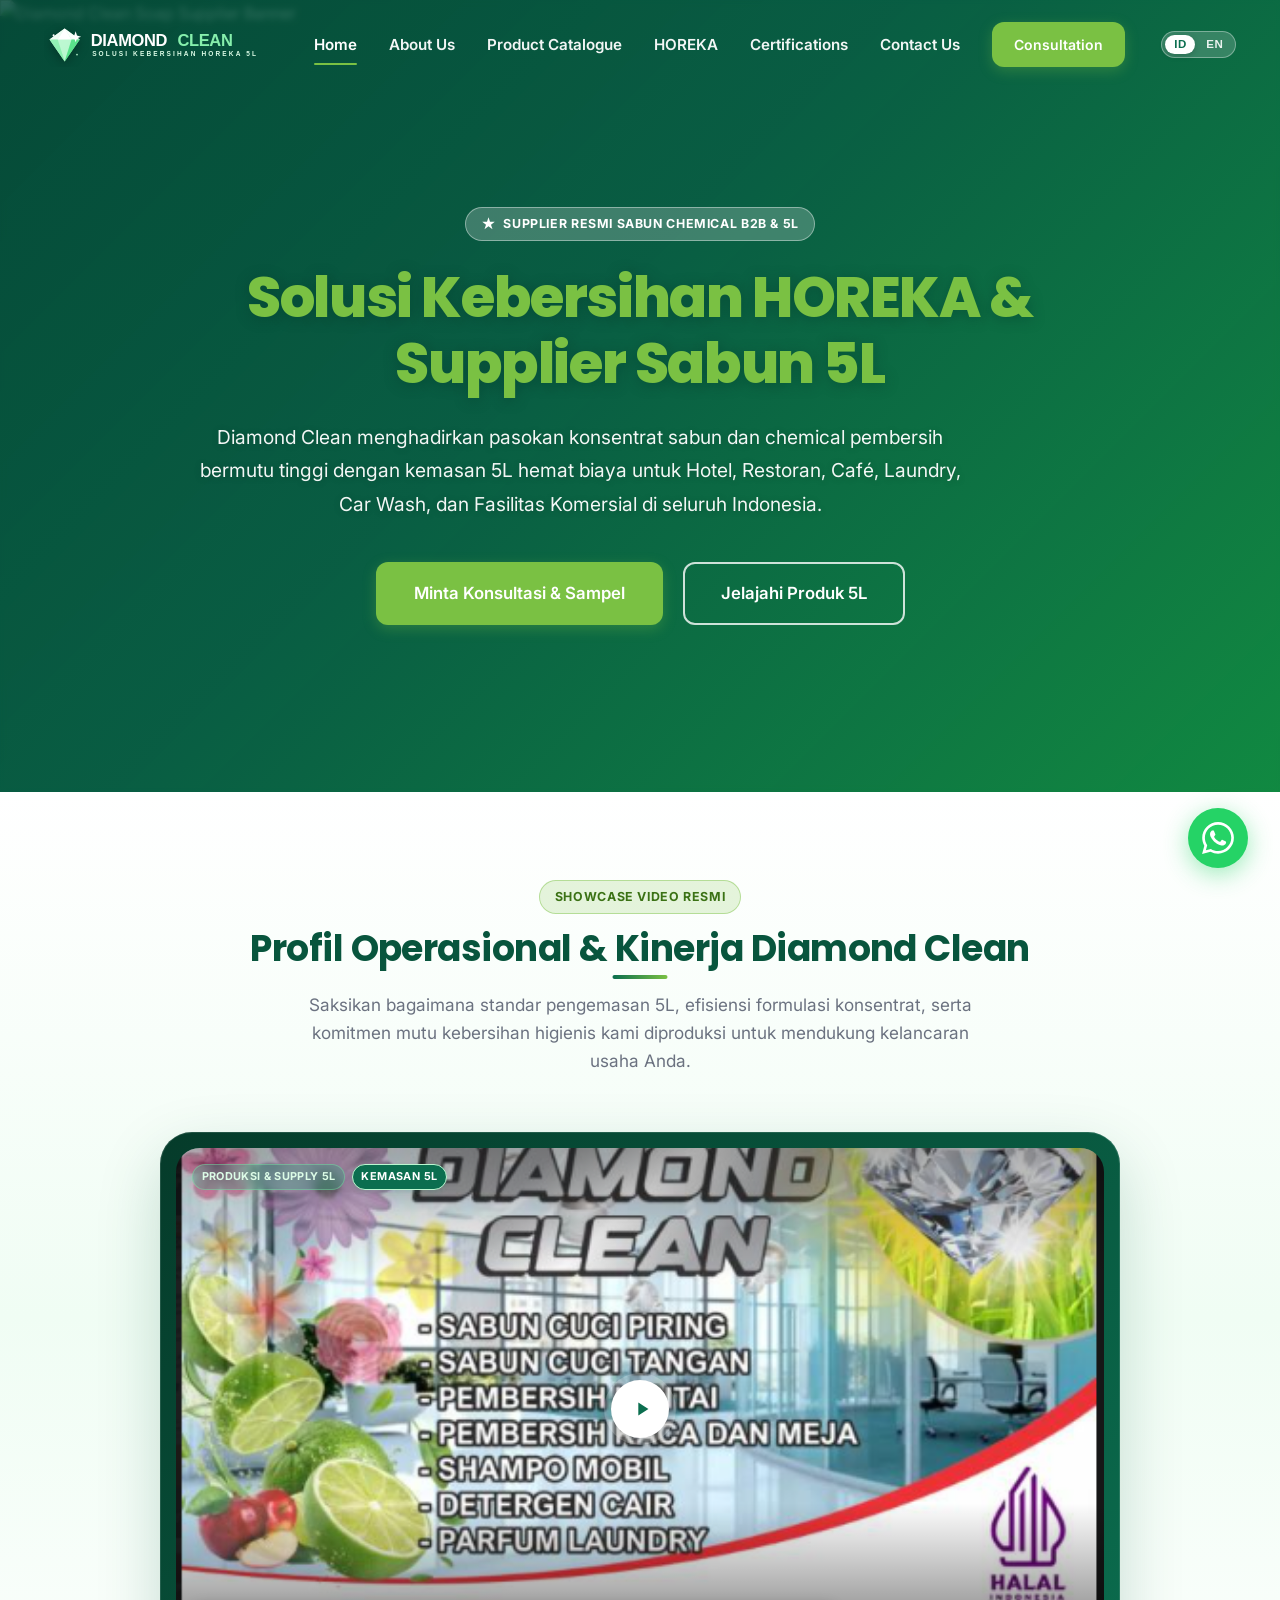
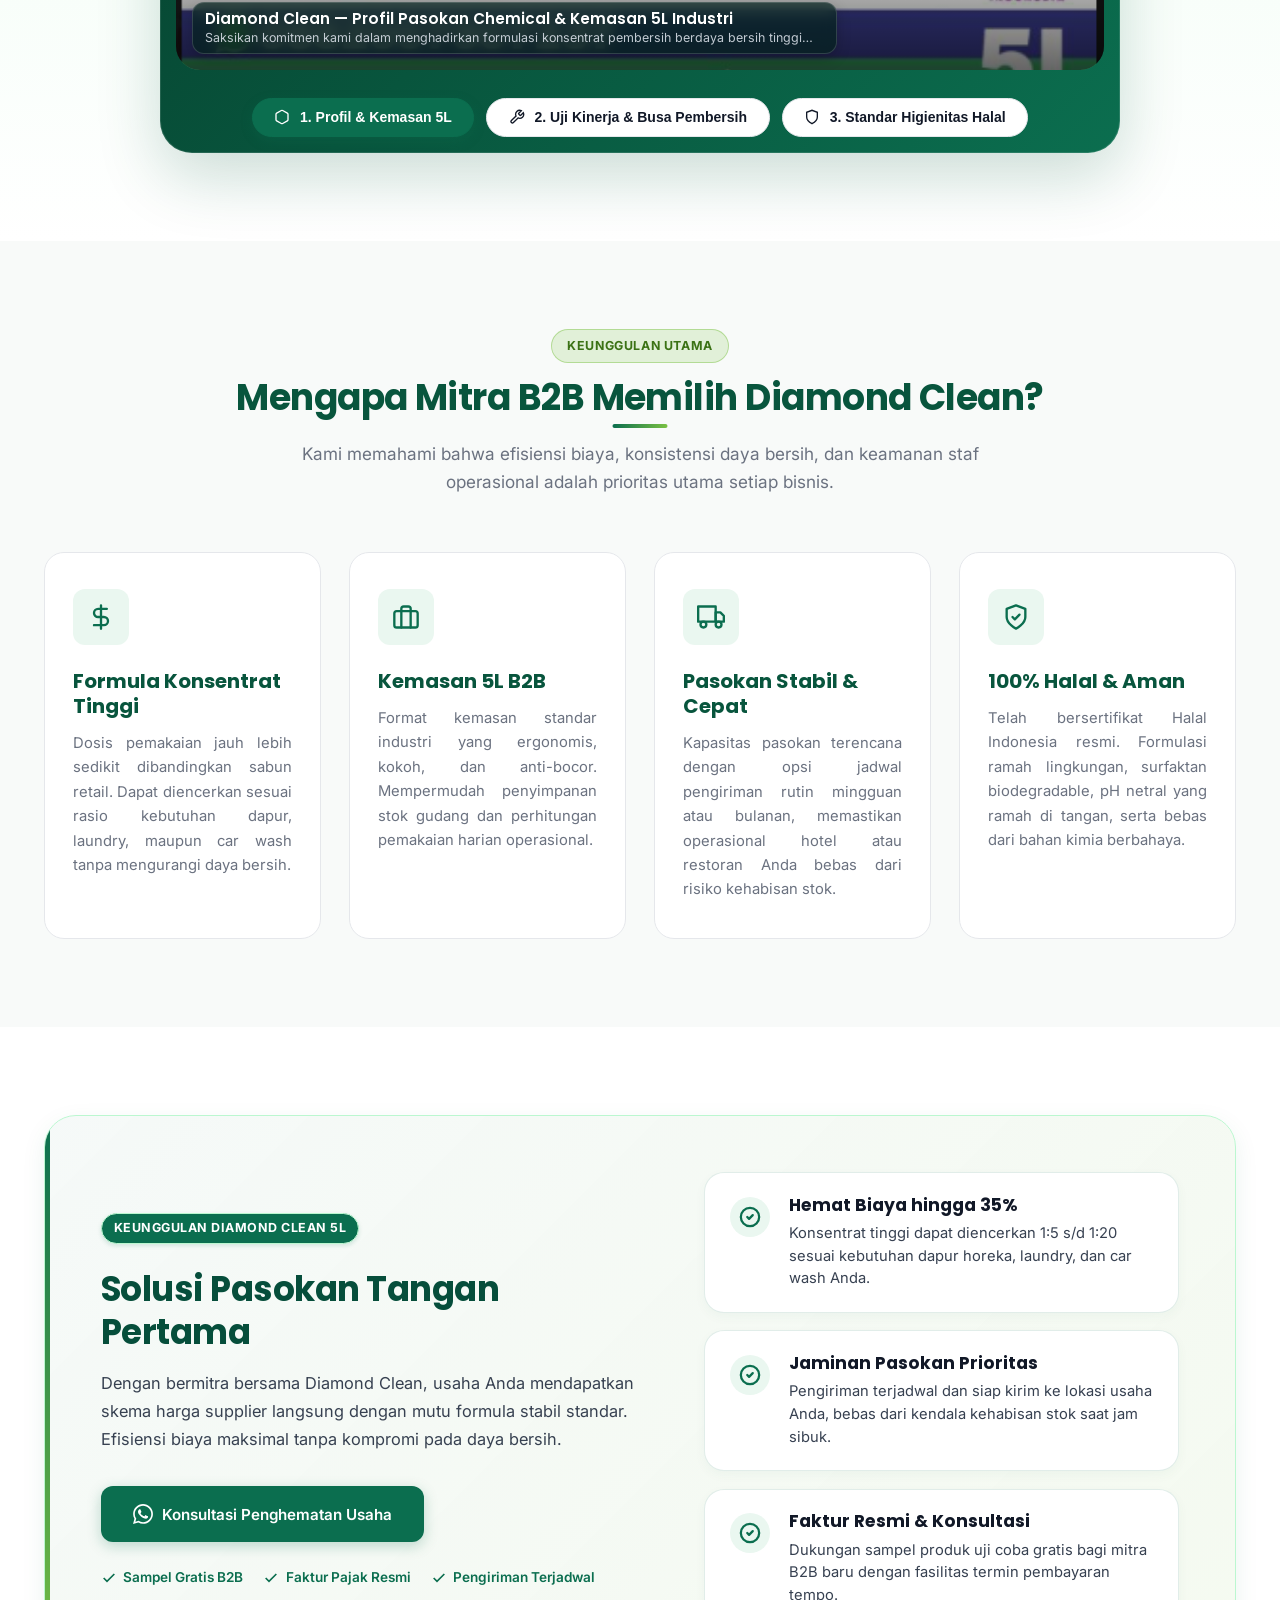
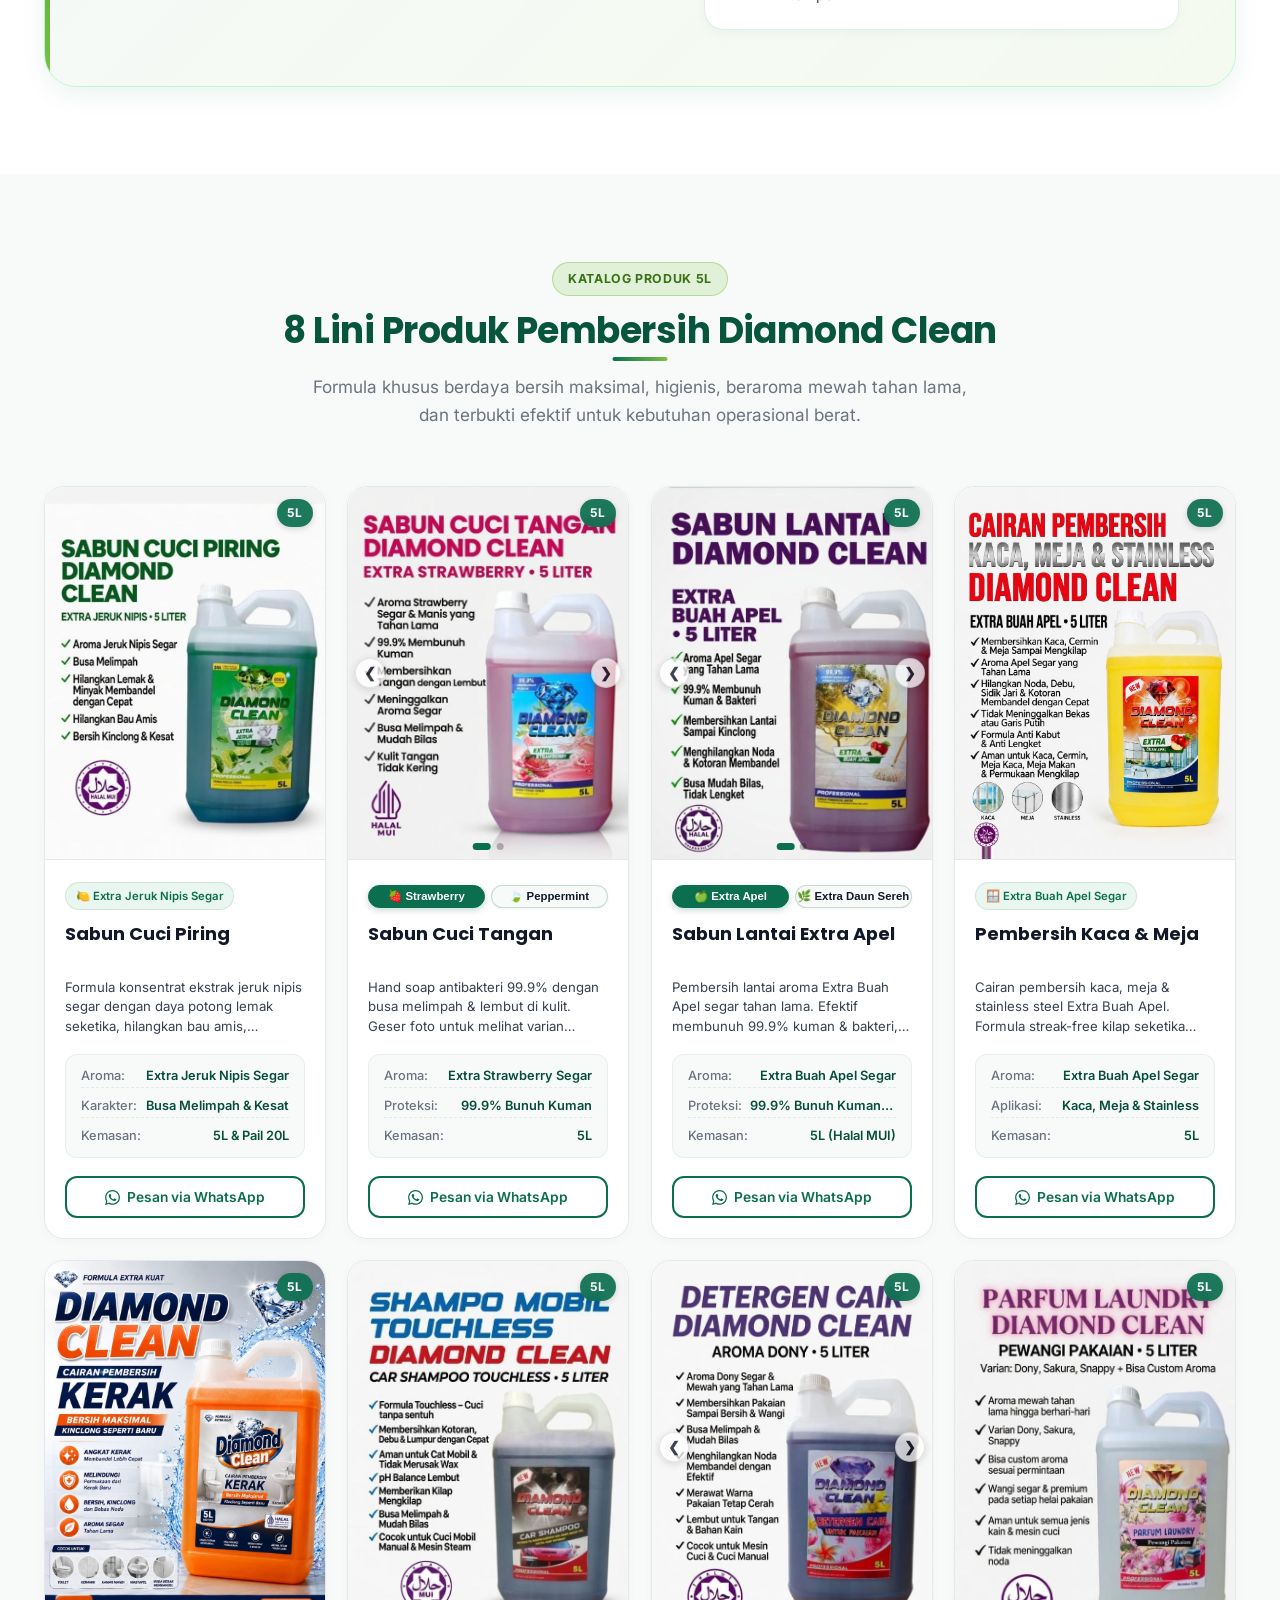
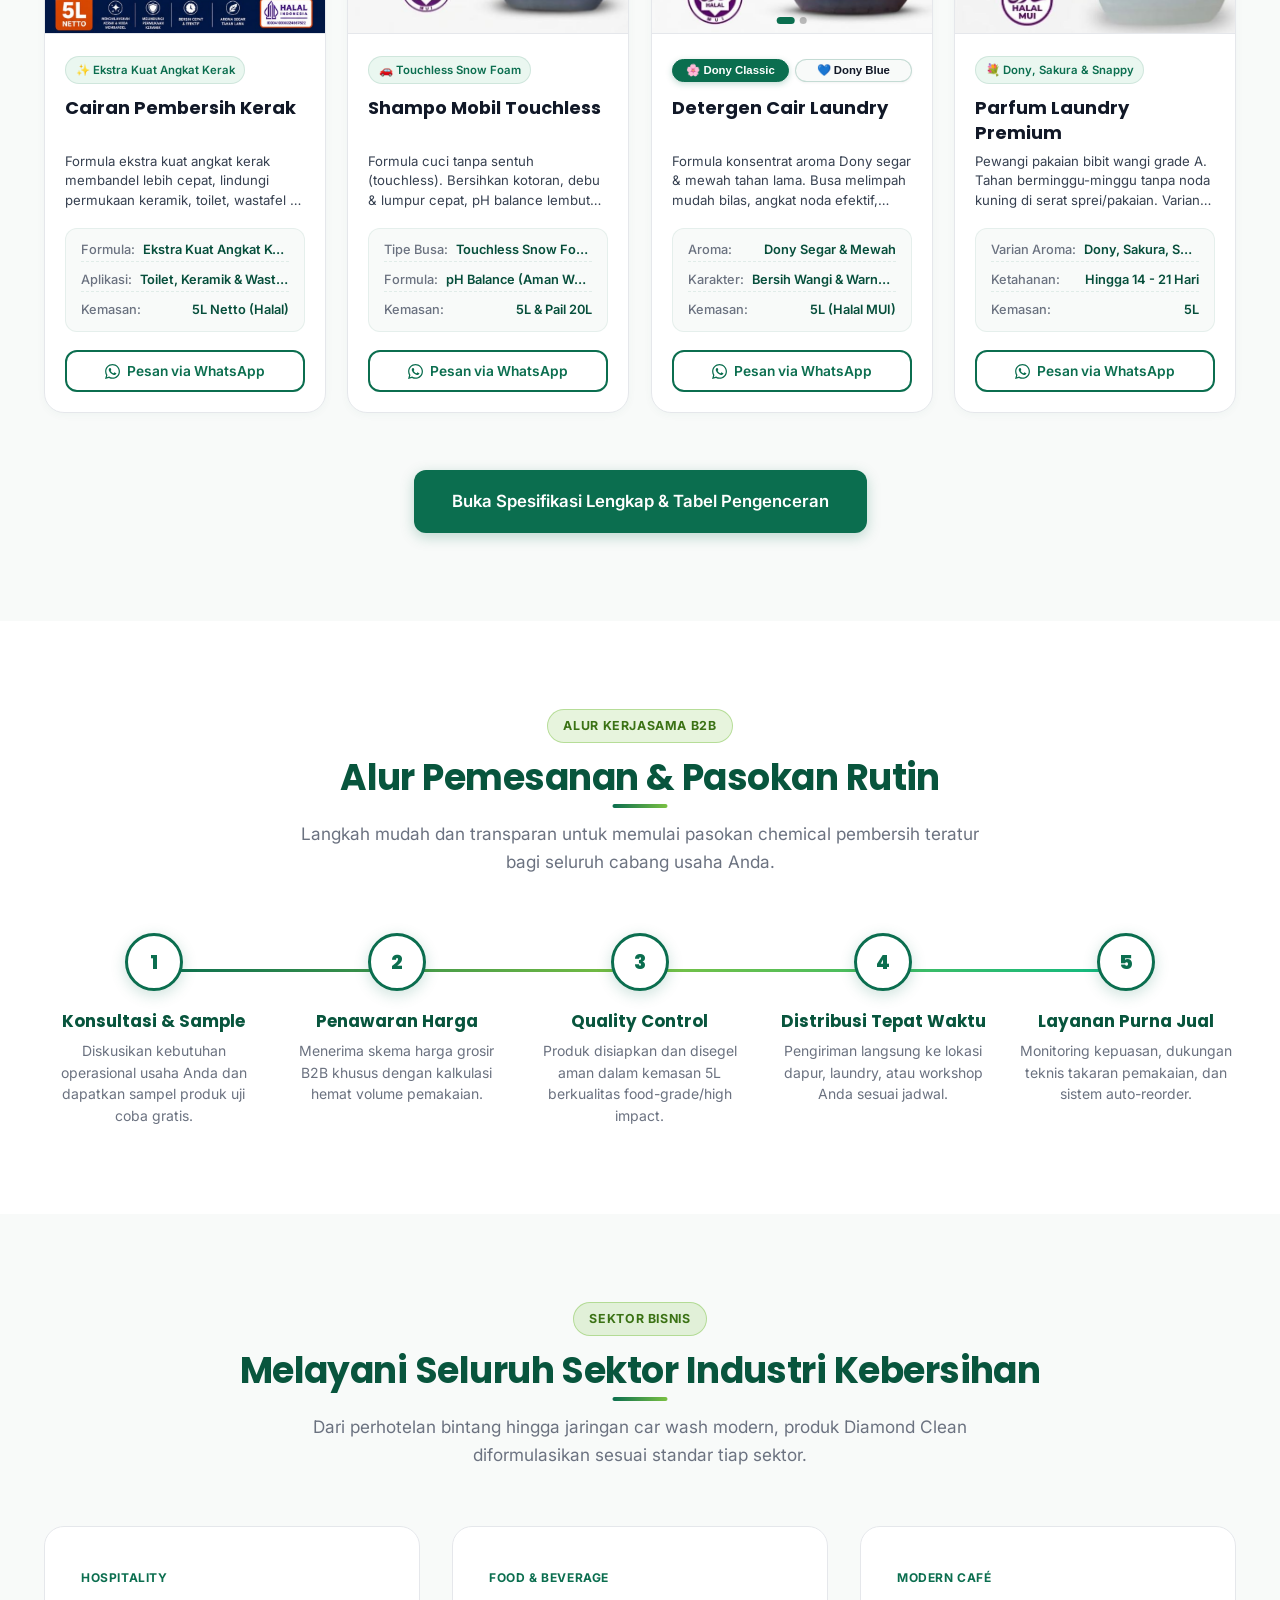
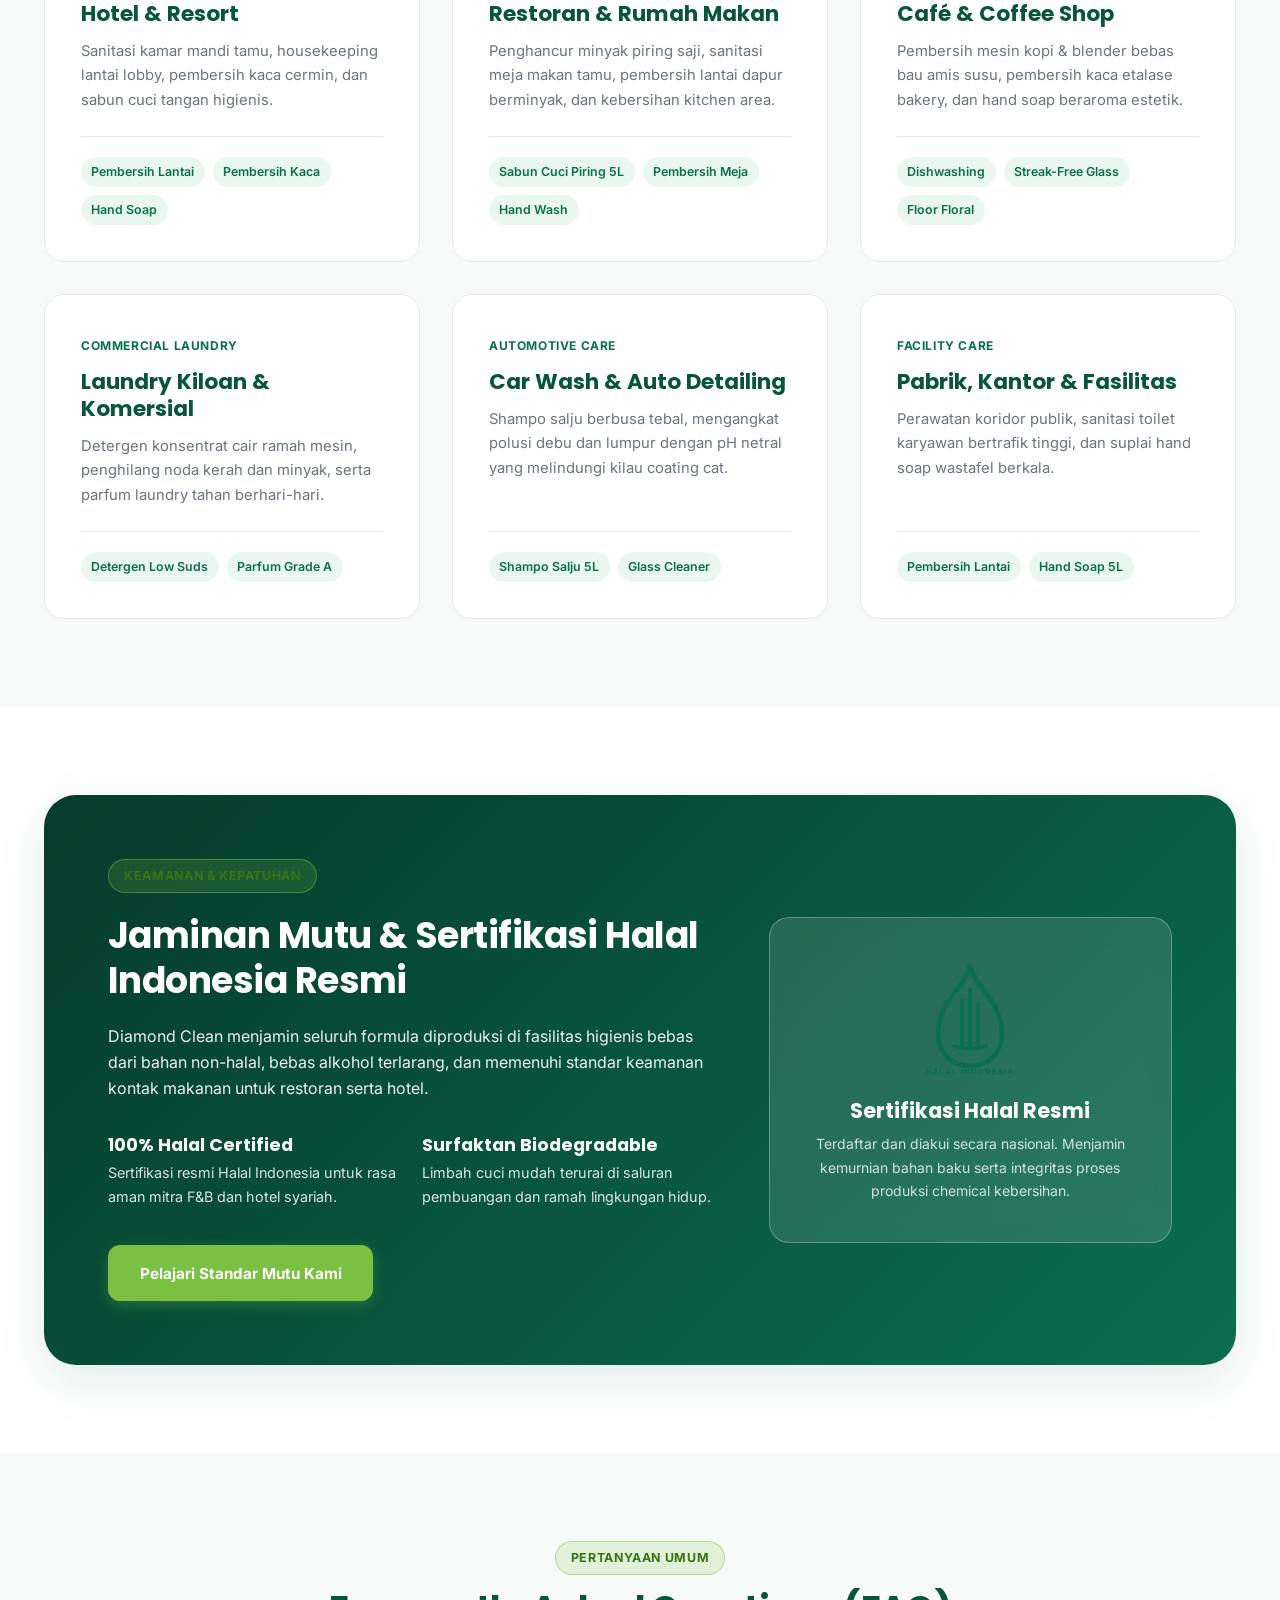
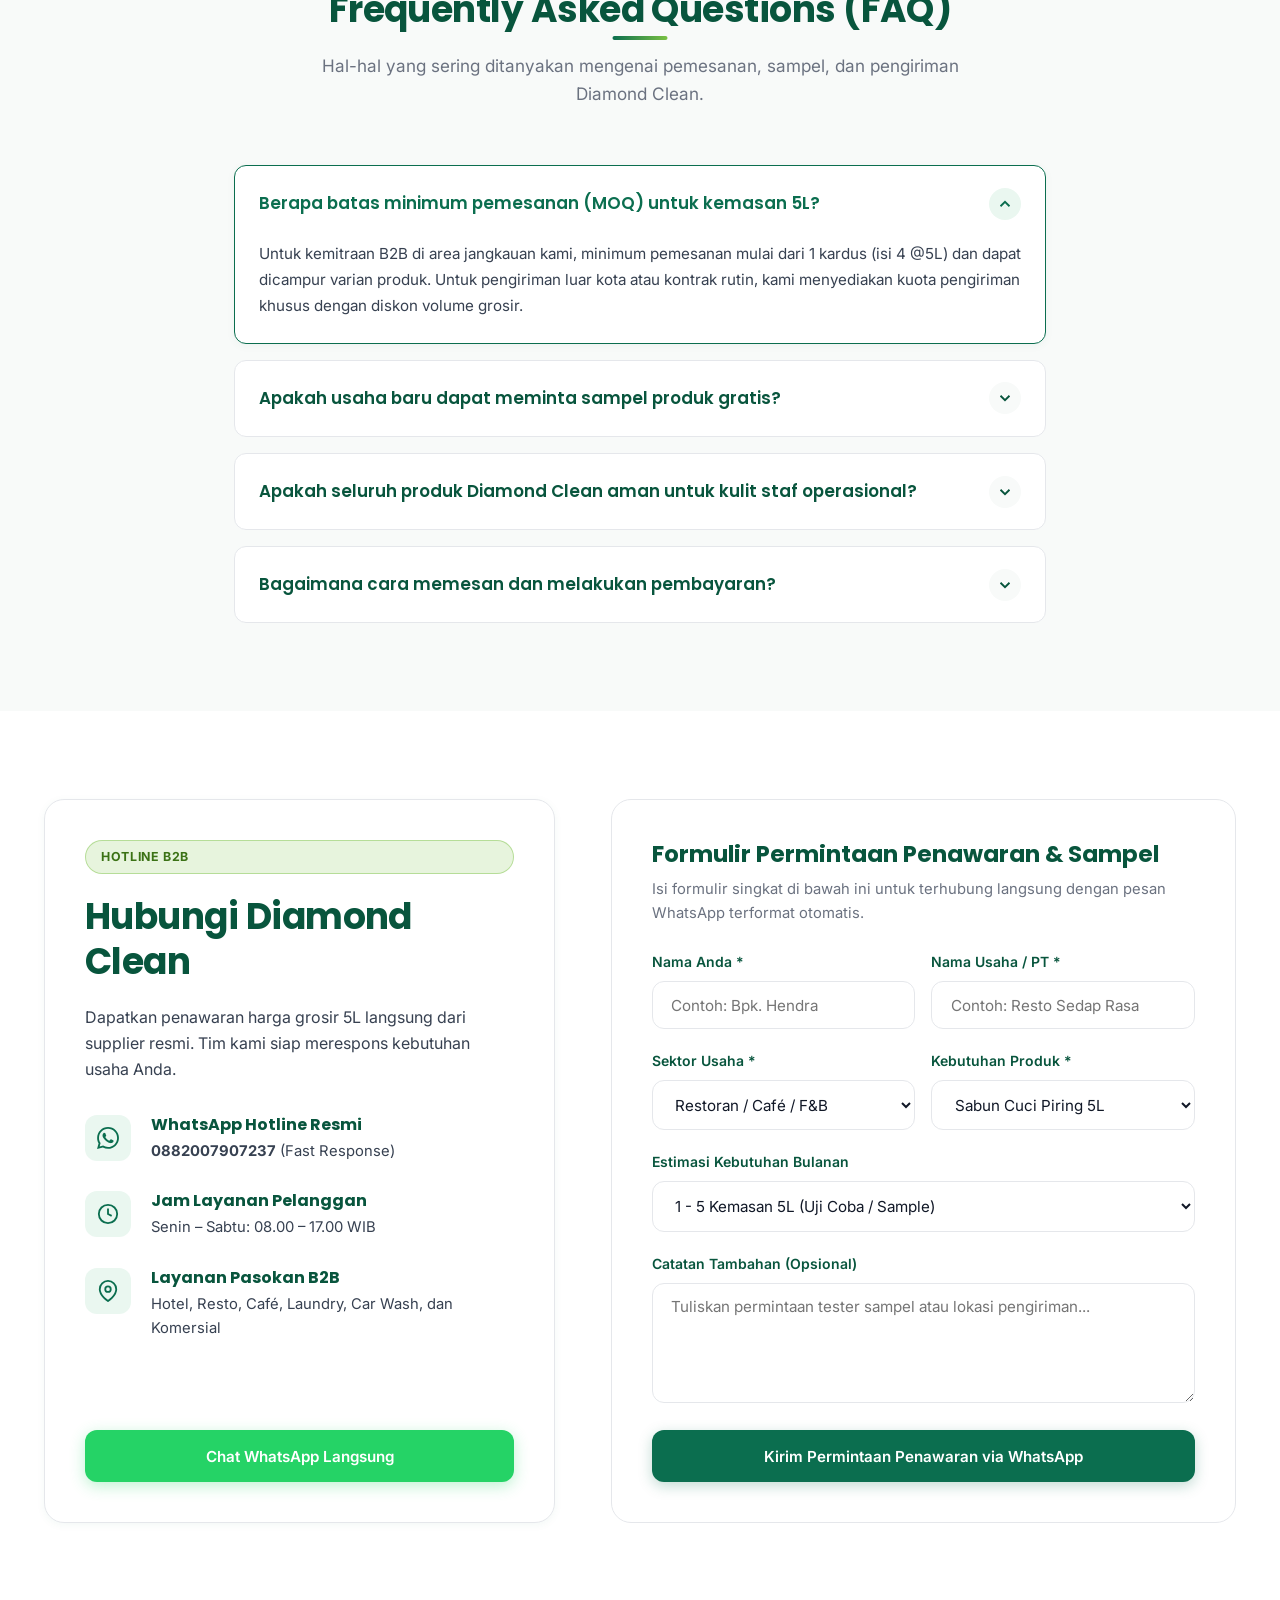
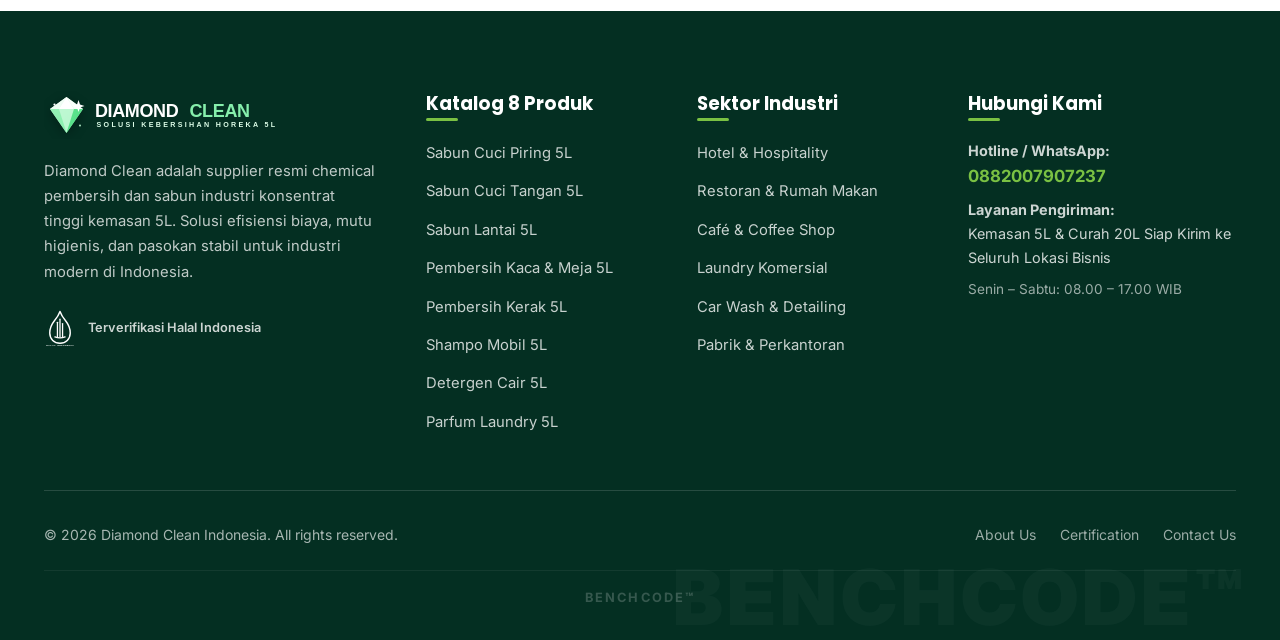
==== index.html @ 985dcf80 "fix(copy): remove (Najis) in English and replace Najis with Non-Halal in Indonesian" ====
<!DOCTYPE html>
<html lang="id">

<head>
  <meta charset="UTF-8">
  <meta name="viewport" content="width=device-width, initial-scale=1.0">
  <title>Diamond Clean | Solusi Kebersihan & Supplier Sabun 5L - Hotel, Resto, Laundry, Car Wash</title>
  <meta name="description"
    content="Diamond Clean adalah supplier utama sabun dan chemical pembersih konsentrat tinggi kemasan 5L untuk Hotel, Restoran, Café, Laundry, Car Wash, dan Fasilitas Industri di Indonesia. Bersertifikat Halal Indonesia.">
  <meta name="keywords"
    content="Diamond Clean, supplier sabun, sabun cuci piring 5L, sabun cuci tangan 5L, pembersih lantai 5L, pembersih kaca, shampo mobil, detergen cair laundry, parfum laundry, sabun hotel resto, chemical laundry semarang, distributor sabun curah">
  <meta name="author" content="Diamond Clean Indonesia">
  <meta name="robots" content="index, follow">

  <!-- Open Graph / Meta -->
  <meta property="og:type" content="website">
  <meta property="og:title" content="Diamond Clean | Solusi Kebersihan Industri & Supplier Sabun 5L">
  <meta property="og:description"
    content="Supplier produk kimia pembersih dan sabun industri berkualitas tinggi kemasan 5L. Hemat biaya, higienis, dan bersertifikat Halal Indonesia.">
  <meta property="og:image" content="assets/images/banner.png">

  <!-- CSS Stylesheets (Bumigas Architecture) -->
  <link rel="stylesheet" href="css/style.css">
  <link rel="stylesheet" href="css/components.css">
  <link rel="stylesheet" href="css/pages.css">

  <!-- Favicon SVG -->
  <link rel="icon" type="image/svg+xml" href="">
</head>

<body class="has-transparent-hero">

  <!-- =========================================================================
       1. NAVIGATION BAR (HEADER) - Transparent on Hero, Scrolled on Scroll
       ========================================================================= -->
  <header class="header transparent-theme" id="header">
    <div class="container nav-container">
      <a href="/" class="logo" id="logo-link" aria-label="Beranda Diamond Clean">
        <img src="assets/images/logo-white.svg" alt="Diamond Clean Logo" class="logo-white">
        <img src="assets/images/logo.svg" alt="Diamond Clean Logo" class="logo-color">
      </a>

      <nav class="nav-menu" id="nav-menu" aria-label="Menu Navigasi Utama">
        <a href="/" class="nav-link active" data-i18n="nav_home">Home</a>
        <a href="/about" class="nav-link" data-i18n="nav_about">About Us</a>
        <a href="/solutions" class="nav-link" data-i18n="nav_solutions">Product Catalogue</a>
        <a href="/industries" class="nav-link" data-i18n="nav_industries">HOREKA</a>
        <a href="/sustainability" class="nav-link" data-i18n="nav_sustainability">Certifications</a>
        <a href="/contact" class="nav-link" data-i18n="nav_contact">Contact Us</a>
        <a href="/contact#consultation" class="btn btn-accent btn-sm" data-i18n="nav_consultation">Consultation</a>
        <div class="lang-switch-container" aria-label="Language Selector">
          <button type="button" class="lang-btn active" data-lang="id" aria-label="Bahasa Indonesia">ID</button>
          <button type="button" class="lang-btn" data-lang="en" aria-label="English">EN</button>
        </div>
      </nav>

      <button class="burger-menu touch-target" aria-label="Buka Menu Navigasi" aria-expanded="false">
        <span class="burger-line"></span>
        <span class="burger-line"></span>
        <span class="burger-line"></span>
      </button>
    </div>
  </header>

  <!-- =========================================================================
       2. HERO SECTION - High Impact B2B Banner with Animated Stat Cards
       ========================================================================= -->
  <section class="hero" id="home">
    <img src="" alt="Diamond Clean Soap Supplier Banner" class="hero-bg">
    <div class="hero-overlay"></div>
    <div class="container">
      <div class="hero-center-layout">
        <div class="hero-content reveal">
          <span class="badge badge-clean" style="margin-bottom: 1.5rem;">
            <!-- Sparkle Gem Icon -->
            <svg width="15" height="15" viewBox="0 0 24 24" fill="currentColor">
              <path d="M12 2l2.4 7.2h7.6l-6 4.8 2.4 7.2-6.4-4.8-6.4 4.8 2.4-7.2-6-4.8h7.6z" />
            </svg>
            <span data-i18n="hero_badge">SUPPLIER RESMI SABUN CHEMICAL B2B &amp; 5L</span>
          </span>
          <h1><span data-i18n="hero_title_prefix">Solusi Kebersihan HOREKA &amp; </span><span data-i18n="hero_title_highlight">Supplier Sabun 5L</span></h1>
          <p class="subtitle" data-i18n="hero_desc">
            Diamond Clean menghadirkan pasokan konsentrat sabun dan chemical pembersih bermutu tinggi dengan kemasan
            5L hemat biaya untuk Hotel, Restoran, Café, Laundry, Car Wash, dan Fasilitas Komersial di
            seluruh Indonesia.
          </p>
          <div class="hero-buttons">
            <a href="/contact#consultation" class="btn btn-accent btn-lg" data-i18n="hero_cta_consult">Minta Konsultasi &amp; Sampel</a>
            <a href="/solutions" class="btn btn-white-outline btn-lg" data-i18n="hero_cta_catalog">Jelajahi Produk 5L</a>
          </div>
        </div>
      </div>
    </div>
  </section>

  <!-- =========================================================================
       3. PREMIER FEATURE: VIDEO SHOWCASE SECTION (Permintaan Utama di HOME)
       ========================================================================= -->
  <section class="section-padding video-showcase-section" id="video-showcase">
    <div class="container">
      <div class="section-header text-center reveal">
        <span class="badge badge-accent" style="margin-bottom: 0.75rem;" data-i18n="video_badge">SHOWCASE VIDEO RESMI</span>
        <h2 class="with-underline-center" data-i18n="video_title">Profil Operasional &amp; Kinerja Diamond Clean</h2>
        <p data-i18n="video_desc">
          Saksikan bagaimana standar pengemasan 5L, efisiensi formulasi konsentrat, serta komitmen mutu
          kebersihan higienis kami diproduksi untuk mendukung kelancaran usaha Anda.
        </p>
      </div>

      <!-- Main Video Frame Container -->
      <div class="video-player-container reveal-scale">
        <div class="video-frame-inner" id="video-frame">
          <!-- Real HTML5 Video Player -->
          <video id="company-video" class="video-element" preload="metadata" playsinline loop
            poster="assets/images/banner.png">
            <source src="assets/videos/demo-video.mp4" type="video/mp4">
            Browser Anda tidak mendukung tag video HTML5.
          </video>

          <!-- Video Overlay Details (Fades out when playing) -->
          <div class="video-overlay-details" id="video-overlay">
            <div class="video-top-badges">
              <span class="video-sparkle-tag" id="video-display-badge">PRODUKSI & SUPPLY 5L</span>
              <span class="badge badge-5l">KEMASAN 5L</span>
            </div>

            <!-- Pulsing Play Button -->
            <button class="video-play-trigger touch-target" id="video-play-btn"
              aria-label="Putar Video Profil Diamond Clean">
              <svg viewBox="0 0 24 24" fill="currentColor">
                <path d="M8 5v14l11-7z" />
              </svg>
            </button>

            <div class="video-bottom-caption">
              <h3 id="video-display-title">Diamond Clean — Profil Pasokan Chemical & Kemasan 5L Industri</h3>
              <p id="video-display-desc">
                Saksikan komitmen kami dalam menghadirkan formulasi konsentrat pembersih berdaya bersih tinggi dengan
                kemasan 5L hemat biaya bagi mitra usaha.
              </p>
            </div>
          </div>

          <!-- Video Custom Control Bar -->
          <div class="video-custom-controls" id="video-custom-controls">
            <div style="display: flex; align-items: center; gap: 0.75rem;">
              <button class="ctrl-btn touch-target" id="ctrl-play-pause" aria-label="Play atau Pause">
                <svg width="20" height="20" viewBox="0 0 24 24" fill="currentColor">
                  <path d="M8 5v14l11-7z" />
                </svg>
              </button>
              <button class="ctrl-btn touch-target" id="ctrl-mute" aria-label="Mute atau Unmute">
                <svg width="20" height="20" viewBox="0 0 24 24" fill="currentColor">
                  <path
                    d="M3 9v6h4l5 5V4L7 9H3zm13.5 3c0-1.77-1.02-3.29-2.5-4.03v8.05c1.48-.73 2.5-2.25 2.5-4.02zM14 3.23v2.06c2.89.86 5 3.54 5 6.71s-2.11 5.85-5 6.71v2.06c4.01-.91 7-4.49 7-8.77s-2.99-7.86-7-8.77z" />
                </svg>
              </button>
            </div>
            <div style="color: #FFFFFF; font-size: 0.85rem; font-weight: 600;">
              <span>Diamond Clean Video Showcase</span>
            </div>
          </div>
        </div>

        <!-- 3 Topic Switcher Tabs -->
        <div class="video-topic-tabs">
          <button class="video-tab-btn active" data-topic="profile">
            <svg width="16" height="16" viewBox="0 0 24 24" fill="none" stroke="currentColor" stroke-width="2">
              <path
                d="M21 16V8a2 2 0 0 0-1-1.73l-7-4a2 2 0 0 0-2 0l-7 4A2 2 0 0 0 3 8v8a2 2 0 0 0 1 1.73l7 4a2 2 0 0 0 2 0l7-4A2 2 0 0 0 21 16z" />
            </svg>
            <span data-i18n="video_tab_1">1. Profil & Kemasan 5L</span>
          </button>
          <button class="video-tab-btn" data-topic="testing">
            <svg width="16" height="16" viewBox="0 0 24 24" fill="none" stroke="currentColor" stroke-width="2">
              <path
                d="M14.7 6.3a1 1 0 0 0 0 1.4l1.6 1.6a1 1 0 0 0 1.4 0l3.77-3.77a6 6 0 0 1-7.94 7.94l-6.91 6.91a2.12 2.12 0 0 1-3-3l6.91-6.91a6 6 0 0 1 7.94-7.94l-3.76 3.76z" />
            </svg>
            <span data-i18n="video_tab_2">2. Uji Kinerja & Busa Pembersih</span>
          </button>
          <button class="video-tab-btn" data-topic="halal">
            <svg width="16" height="16" viewBox="0 0 24 24" fill="none" stroke="currentColor" stroke-width="2">
              <path d="M12 22s8-4 8-10V5l-8-3-8 3v7c0 6 8 10 8 10z" />
            </svg>
            <span data-i18n="video_tab_3">3. Standar Higienitas Halal</span>
          </button>
        </div>
      </div>
    </div>
  </section>

  <!-- =========================================================================
       4. WHY CHOOSE DIAMOND CLEAN (4 Value Pillars)
       ========================================================================= -->
  <section class="section-padding bg-light" id="why-choose">
    <div class="container">
      <div class="section-header text-center reveal">
        <span class="badge badge-accent" style="margin-bottom: 0.75rem;">KEUNGGULAN UTAMA</span>
        <h2 class="with-underline-center">Mengapa Mitra B2B Memilih Diamond Clean?</h2>
        <p>
          Kami memahami bahwa efisiensi biaya, konsistensi daya bersih, dan keamanan staf operasional adalah prioritas
          utama setiap bisnis.
        </p>
      </div>

      <div class="feature-grid">
        <div class="feature-card hover-lift reveal">
          <div class="feature-icon">
            <svg width="28" height="28" viewBox="0 0 24 24" fill="none" stroke="currentColor" stroke-width="2"
              stroke-linecap="round" stroke-linejoin="round">
              <path d="M12 2v20M17 5H9.5a3.5 3.5 0 0 0 0 7h5a3.5 3.5 0 0 1 0 7H6" />
            </svg>
          </div>
          <h3>Formula Konsentrat Tinggi</h3>
          <p>
            Dosis pemakaian jauh lebih sedikit dibandingkan sabun retail. Dapat diencerkan sesuai rasio kebutuhan dapur,
            laundry, maupun car wash tanpa mengurangi daya bersih.
          </p>
        </div>

        <div class="feature-card hover-lift reveal" style="transition-delay: 0.1s;">
          <div class="feature-icon">
            <svg width="28" height="28" viewBox="0 0 24 24" fill="none" stroke="currentColor" stroke-width="2"
              stroke-linecap="round" stroke-linejoin="round">
              <rect x="2" y="7" width="20" height="14" rx="2" ry="2"></rect>
              <path d="M16 21V5a2 2 0 0 0-2-2h-4a2 2 0 0 0-2 2v16"></path>
            </svg>
          </div>
          <h3>Kemasan 5L B2B</h3>
          <p>
            Format kemasan standar industri yang ergonomis, kokoh, dan anti-bocor. Mempermudah penyimpanan stok gudang
            dan perhitungan pemakaian harian operasional.
          </p>
        </div>

        <div class="feature-card hover-lift reveal" style="transition-delay: 0.2s;">
          <div class="feature-icon">
            <svg width="28" height="28" viewBox="0 0 24 24" fill="none" stroke="currentColor" stroke-width="2"
              stroke-linecap="round" stroke-linejoin="round">
              <rect x="1" y="3" width="15" height="13"></rect>
              <polygon points="16 8 20 8 23 11 23 16 16 16 16 8"></polygon>
              <circle cx="5.5" cy="18.5" r="2.5"></circle>
              <circle cx="18.5" cy="18.5" r="2.5"></circle>
            </svg>
          </div>
          <h3>Pasokan Stabil & Cepat</h3>
          <p>
            Kapasitas pasokan terencana dengan opsi jadwal pengiriman rutin mingguan atau bulanan, memastikan
            operasional hotel atau restoran Anda bebas dari risiko kehabisan stok.
          </p>
        </div>

        <div class="feature-card hover-lift reveal" style="transition-delay: 0.3s;">
          <div class="feature-icon">
            <svg width="28" height="28" viewBox="0 0 24 24" fill="none" stroke="currentColor" stroke-width="2"
              stroke-linecap="round" stroke-linejoin="round">
              <path d="M12 22s8-4 8-10V5l-8-3-8 3v7c0 6 8 10 8 10z"></path>
              <path d="m9 12 2 2 4-4"></path>
            </svg>
          </div>
          <h3>100% Halal & Aman</h3>
          <p>
            Telah bersertifikat Halal Indonesia resmi. Formulasi ramah lingkungan, surfaktan biodegradable, pH netral
            yang ramah di tangan, serta bebas dari bahan kimia berbahaya.
          </p>
        </div>
      </div>
    </div>
  </section>

  <!-- =========================================================================
       5. KEUNGGULAN DIAMOND CLEAN 5L - SOLUSI PASOKAN TANGAN PERTAMA
       ========================================================================= -->
  <section class="section-padding bg-white" id="cost-comparison">
    <div class="container">
      <div class="advantage-banner reveal">
        <div class="advantage-grid">
          <!-- Left Column: Title, Intro & CTA -->
          <div class="advantage-info">
            <span class="badge badge-5l" style="margin-bottom: 1rem; display: inline-block;">KEUNGGULAN DIAMOND CLEAN
              5L</span>
            <h2>Solusi Pasokan Tangan Pertama</h2>
            <p>
              Dengan bermitra bersama Diamond Clean, usaha Anda mendapatkan skema harga supplier langsung dengan mutu
              formula stabil standar. Efisiensi biaya maksimal tanpa kompromi pada daya bersih.
            </p>
            <div class="advantage-cta-wrap">
              <a href="https://wa.me/62882007907237?text=Halo%20Diamond%20Clean%2C%20saya%20tertarik%20dengan%20skema%20penghematan%20sabun%205L%20untuk%20usaha%20saya."
                target="_blank" rel="noopener noreferrer" class="btn btn-primary">
                <svg width="20" height="20" viewBox="0 0 24 24" fill="currentColor">
                  <path
                    d="M.057 24l1.687-6.163c-1.041-1.804-1.588-3.849-1.587-5.946.003-6.556 5.338-11.891 11.893-11.891 3.181.001 6.167 1.24 8.413 3.488 2.245 2.248 3.481 5.236 3.48 8.414-.003 6.557-5.338 11.892-11.893 11.892-1.99-.001-3.951-.5-5.688-1.448l-6.305 1.654zm6.597-3.807c1.676.995 3.276 1.591 5.392 1.592 5.448 0 9.886-4.434 9.889-9.885.002-5.462-4.415-9.89-9.881-9.892-5.452 0-9.887 4.434-9.889 9.884-.001 2.225.651 3.891 1.746 5.634l-.999 3.648 3.742-.981zm11.387-5.464c-.074-.124-.272-.198-.57-.347-.297-.149-1.758-.868-2.031-.967-.272-.099-.47-.149-.669.149-.198.297-.768.967-.941 1.165-.173.198-.347.223-.644.074-.297-.149-1.255-.462-2.39-1.475-.883-.788-1.48-1.761-1.653-2.059-.173-.297-.018-.458.13-.606.134-.133.297-.347.446-.521.151-.172.2-.296.3-.495.099-.198.05-.372-.025-.521-.075-.148-.669-1.611-.916-2.206-.242-.579-.487-.501-.669-.51l-.57-.01c-.198 0-.52.074-.792.372s-1.04 1.016-1.04 2.479 1.065 2.876 1.213 3.074c.149.198 2.095 3.2 5.076 4.487.709.306 1.263.489 1.694.626.712.226 1.36.194 1.872.118.571-.085 1.758-.719 2.006-1.413.248-.695.248-1.29.173-1.414z" />
                </svg>
                Konsultasi Penghematan Usaha
              </a>
            </div>
            <div class="advantage-trust-badges">
              <span>
                <svg width="16" height="16" viewBox="0 0 24 24" fill="none" stroke="currentColor" stroke-width="2.5">
                  <polyline points="20 6 9 17 4 12"></polyline>
                </svg>
                Sampel Gratis B2B
              </span>
              <span>
                <svg width="16" height="16" viewBox="0 0 24 24" fill="none" stroke="currentColor" stroke-width="2.5">
                  <polyline points="20 6 9 17 4 12"></polyline>
                </svg>
                Faktur Pajak Resmi
              </span>
              <span>
                <svg width="16" height="16" viewBox="0 0 24 24" fill="none" stroke="currentColor" stroke-width="2.5">
                  <polyline points="20 6 9 17 4 12"></polyline>
                </svg>
                Pengiriman Terjadwal
              </span>
            </div>
          </div>

          <!-- Right Column: 3 Key Advantage Cards -->
          <div class="advantage-items-stack">
            <div class="advantage-item-card">
              <div class="advantage-item-icon">
                <svg width="22" height="22" viewBox="0 0 24 24" fill="none" stroke="currentColor" stroke-width="2.5"
                  stroke-linecap="round" stroke-linejoin="round">
                  <circle cx="12" cy="12" r="10"></circle>
                  <polyline points="9 12 11 14 15 10"></polyline>
                </svg>
              </div>
              <div class="advantage-item-content">
                <h4>Hemat Biaya hingga 35%</h4>
                <p>Konsentrat tinggi dapat diencerkan 1:5 s/d 1:20 sesuai kebutuhan dapur horeka, laundry, dan car wash
                  Anda.</p>
              </div>
            </div>

            <div class="advantage-item-card">
              <div class="advantage-item-icon">
                <svg width="22" height="22" viewBox="0 0 24 24" fill="none" stroke="currentColor" stroke-width="2.5"
                  stroke-linecap="round" stroke-linejoin="round">
                  <circle cx="12" cy="12" r="10"></circle>
                  <polyline points="9 12 11 14 15 10"></polyline>
                </svg>
              </div>
              <div class="advantage-item-content">
                <h4>Jaminan Pasokan Prioritas</h4>
                <p>Pengiriman terjadwal dan siap kirim ke lokasi usaha Anda, bebas dari kendala kehabisan stok saat jam
                  sibuk.</p>
              </div>
            </div>

            <div class="advantage-item-card">
              <div class="advantage-item-icon">
                <svg width="22" height="22" viewBox="0 0 24 24" fill="none" stroke="currentColor" stroke-width="2.5"
                  stroke-linecap="round" stroke-linejoin="round">
                  <circle cx="12" cy="12" r="10"></circle>
                  <polyline points="9 12 11 14 15 10"></polyline>
                </svg>
              </div>
              <div class="advantage-item-content">
                <h4>Faktur Resmi & Konsultasi</h4>
                <p>Dukungan sampel produk uji coba gratis bagi mitra B2B baru dengan fasilitas termin pembayaran tempo.
                </p>
              </div>
            </div>
          </div>
        </div>
      </div>
    </div>
  </section>

  <!-- =========================================================================
       6. 7 CORE PRODUCTS SHOWCASE (Produk dari Flyer Resmi)
       ========================================================================= -->
  <section class="section-padding bg-light" id="solutions">
    <div class="container">
      <div class="section-header text-center reveal">
        <span class="badge badge-accent" style="margin-bottom: 0.75rem;">KATALOG PRODUK 5L</span>
        <h2 class="with-underline-center">8 Lini Produk Pembersih Diamond Clean</h2>
        <p>
          Formula khusus berdaya bersih maksimal, higienis, beraroma mewah tahan lama, dan terbukti efektif untuk
          kebutuhan operasional berat.
      </div>

      <div class="product-grid">
        <!-- 1. Sabun Cuci Piring -->
        <div class="product-card hover-lift reveal">
          <div class="product-img-box">
            <img src="assets/images/product-cuci-piring.jpg" alt="Sabun Cuci Piring Extra Jeruk Nipis Diamond Clean 5L"
              loading="lazy">
            <span class="product-img-badge">5L</span>
            <span class="product-img-action">
              <svg width="14" height="14" viewBox="0 0 24 24" fill="none" stroke="currentColor" stroke-width="2">
                <circle cx="11" cy="11" r="8"></circle>
                <line x1="21" y1="21" x2="16.65" y2="16.65"></line>
                <line x1="11" y1="8" x2="11" y2="14"></line>
                <line x1="8" y1="11" x2="14" y2="11"></line>
              </svg>
              Buka Brosur
            </span>
          </div>
          <div class="product-card-body">
            <div class="product-variant-selector">
              <span class="variant-tag">🍋 Extra Jeruk Nipis Segar</span>
            </div>
            <div class="product-card-main">
              <h3>Sabun Cuci Piring</h3>
              <p>Formula konsentrat ekstrak jeruk nipis segar dengan daya potong lemak seketika, hilangkan bau amis,
                perkakas dapur bersih kinclong & kesat.</p>
            </div>
            <div class="product-specs">
              <div class="product-spec-row">
                <span>Aroma:</span>
                <span>Extra Jeruk Nipis Segar</span>
              </div>
              <div class="product-spec-row">
                <span>Karakter:</span>
                <span>Busa Melimpah & Kesat</span>
              </div>
              <div class="product-spec-row">
                <span>Kemasan:</span>
                <span>5L & Pail 20L</span>
              </div>
            </div>
            <a href="https://wa.me/62882007907237?text=Halo%20Diamond%20Clean%2C%20saya%20ingin%20pesan%20Sabun%20Cuci%20Piring%205L."
              target="_blank" rel="noopener noreferrer" class="btn btn-secondary btn-sm">
              <svg width="15" height="15" viewBox="0 0 24 24" fill="currentColor">
                <path
                  d="M.057 24l1.687-6.163c-1.041-1.804-1.588-3.849-1.587-5.946.003-6.556 5.338-11.891 11.893-11.891 3.181.001 6.167 1.24 8.413 3.488 2.245 2.248 3.481 5.236 3.48 8.414-.003 6.557-5.338 11.892-11.893 11.892-1.99-.001-3.951-.5-5.688-1.448l-6.305 1.654zm6.597-3.807c1.676.995 3.276 1.591 5.392 1.592 5.448 0 9.886-4.434 9.889-9.885.002-5.462-4.415-9.89-9.881-9.892-5.452 0-9.887 4.434-9.889 9.884-.001 2.225.651 3.891 1.746 5.634l-.999 3.648 3.742-.981zm11.387-5.464c-.074-.124-.272-.198-.57-.347-.297-.149-1.758-.868-2.031-.967-.272-.099-.47-.149-.669.149-.198.297-.768.967-.941 1.165-.173.198-.347.223-.644.074-.297-.149-1.255-.462-2.39-1.475-.883-.788-1.48-1.761-1.653-2.059-.173-.297-.018-.458.13-.606.134-.133.297-.347.446-.521.151-.172.2-.296.3-.495.099-.198.05-.372-.025-.521-.075-.148-.669-1.611-.916-2.206-.242-.579-.487-.501-.669-.51l-.57-.01c-.198 0-.52.074-.792.372s-1.04 1.016-1.04 2.479 1.065 2.876 1.213 3.074c.149.198 2.095 3.2 5.076 4.487.709.306 1.263.489 1.694.626.712.226 1.36.194 1.872.118.571-.085 1.758-.719 2.006-1.413.248-.695.248-1.29.173-1.414z" />
              </svg>
              Pesan via WhatsApp
            </a>
          </div>
        </div>

        <!-- 2. Sabun Cuci Tangan -->
        <div class="product-card hover-lift reveal" style="transition-delay: 0.05s;">
          <div class="product-img-box product-slider" data-product="cuci-tangan" data-autoplay="true"
            data-autoplay-delay="4500" title="Geser foto untuk melihat varian Strawberry & Peppermint">
            <div class="slider-track">
              <div class="slider-slide active" data-variant="Strawberry" data-aroma="Extra Strawberry Segar">
                <img src="assets/images/product-cuci-tangan-strawberry.jpg"
                  alt="Sabun Cuci Tangan Extra Strawberry Diamond Clean 5L" loading="lazy">
              </div>
              <div class="slider-slide" data-variant="Peppermint" data-aroma="Extra Peppermint / Mint Segar & Dingin">
                <img src="assets/images/product-cuci-tangan-mint.jpg"
                  alt="Sabun Cuci Tangan Extra Peppermint Mint Diamond Clean 5L" loading="lazy">
              </div>
            </div>
            <button class="slider-nav slider-prev" aria-label="Varian Sebelumnya" type="button">&#10094;</button>
            <button class="slider-nav slider-next" aria-label="Varian Berikutnya" type="button">&#10095;</button>
            <div class="slider-dots">
              <span class="slider-dot active" data-index="0" title="Strawberry"></span>
              <span class="slider-dot" data-index="1" title="Peppermint"></span>
            </div>
            <span class="product-img-badge">5L</span>
            <span class="product-img-action">
              <svg width="14" height="14" viewBox="0 0 24 24" fill="none" stroke="currentColor" stroke-width="2">
                <circle cx="11" cy="11" r="8"></circle>
                <line x1="21" y1="21" x2="16.65" y2="16.65"></line>
                <line x1="11" y1="8" x2="11" y2="14"></line>
                <line x1="8" y1="11" x2="14" y2="11"></line>
              </svg>
              Buka Brosur
            </span>
          </div>
          <div class="product-card-body">
            <div class="product-variant-selector">
              <button class="variant-pill active" data-index="0" type="button">🍓 Strawberry</button>
              <button class="variant-pill" data-index="1" type="button">🍃 Peppermint</button>
            </div>
            <div class="product-card-main">
              <h3>Sabun Cuci Tangan</h3>
              <p>Hand soap antibakteri 99.9% dengan busa melimpah & lembut di kulit. Geser foto untuk melihat varian
                Strawberry dan Peppermint / Mint.</p>
            </div>
            <div class="product-specs">
              <div class="product-spec-row">
                <span>Aroma:</span>
                <span class="spec-aroma-val">Extra Strawberry Segar</span>
              </div>
              <div class="product-spec-row">
                <span>Proteksi:</span>
                <span>99.9% Bunuh Kuman</span>
              </div>
              <div class="product-spec-row">
                <span>Kemasan:</span>
                <span>5L</span>
              </div>
            </div>
            <a href="https://wa.me/62882007907237?text=Halo%20Diamond%20Clean%2C%20saya%20ingin%20pesan%20Sabun%20Cuci%20Tangan%205L%20(Varian%20Strawberry)."
              target="_blank" rel="noopener noreferrer" class="btn btn-secondary btn-sm">
              <svg width="15" height="15" viewBox="0 0 24 24" fill="currentColor">
                <path
                  d="M.057 24l1.687-6.163c-1.041-1.804-1.588-3.849-1.587-5.946.003-6.556 5.338-11.891 11.893-11.891 3.181.001 6.167 1.24 8.413 3.488 2.245 2.248 3.481 5.236 3.48 8.414-.003 6.557-5.338 11.892-11.893 11.892-1.99-.001-3.951-.5-5.688-1.448l-6.305 1.654zm6.597-3.807c1.676.995 3.276 1.591 5.392 1.592 5.448 0 9.886-4.434 9.889-9.885.002-5.462-4.415-9.89-9.881-9.892-5.452 0-9.887 4.434-9.889 9.884-.001 2.225.651 3.891 1.746 5.634l-.999 3.648 3.742-.981zm11.387-5.464c-.074-.124-.272-.198-.57-.347-.297-.149-1.758-.868-2.031-.967-.272-.099-.47-.149-.669.149-.198.297-.768.967-.941 1.165-.173.198-.347.223-.644.074-.297-.149-1.255-.462-2.39-1.475-.883-.788-1.48-1.761-1.653-2.059-.173-.297-.018-.458.13-.606.134-.133.297-.347.446-.521.151-.172.2-.296.3-.495.099-.198.05-.372-.025-.521-.075-.148-.669-1.611-.916-2.206-.242-.579-.487-.501-.669-.51l-.57-.01c-.198 0-.52.074-.792.372s-1.04 1.016-1.04 2.479 1.065 2.876 1.213 3.074c.149.198 2.095 3.2 5.076 4.487.709.306 1.263.489 1.694.626.712.226 1.36.194 1.872.118.571-.085 1.758-.719 2.006-1.413.248-.695.248-1.29.173-1.414z" />
              </svg>
              Pesan via WhatsApp
            </a>
          </div>
        </div>

        <!-- 3. Sabun Lantai (Extra Buah Apel & Extra Daun Sereh) -->
        <div class="product-card hover-lift reveal" id="pembersih-lantai" style="transition-delay: 0.1s;">
          <div class="product-img-box product-slider" data-product="sabun-lantai" data-autoplay="true"
            data-autoplay-delay="4500" title="Geser untuk melihat varian Extra Buah Apel atau Extra Daun Sereh">
            <div class="slider-track">
              <div class="slider-slide active" data-variant="Sabun Lantai Extra Apel"
                data-title="Sabun Lantai Extra Apel"
                data-desc="Pembersih lantai aroma Extra Buah Apel segar tahan lama. Efektif membunuh 99.9% kuman &amp; bakteri, hilangkan noda membandel, lantai kinclong tidak lengket."
                data-spec1-label="Aroma:" data-spec1-val="Extra Buah Apel Segar"
                data-spec2-label="Proteksi:" data-spec2-val="99.9% Bunuh Kuman &amp; Bakteri"
                data-spec3-label="Kemasan:" data-spec3-val="5L (Halal MUI)"
                data-wa-text="Halo Diamond Clean, saya ingin pesan Sabun Lantai Extra Apel 5L.">
                <img src="assets/images/product-pembersih-lantai.jpg"
                  alt="Sabun Lantai Extra Buah Apel Diamond Clean 5L" loading="lazy">
              </div>
              <div class="slider-slide" data-variant="Sabun Lantai Extra Sereh"
                data-title="Sabun Lantai Extra Daun Sereh"
                data-desc="Aroma Daun Sereh / Lemongrass segar &amp; alami tahan lama. 99.9% membunuh kuman &amp; bakteri, bersihkan lantai sampai kinclong, busa mudah bilas tidak lengket."
                data-spec1-label="Aroma:" data-spec1-val="Extra Daun Sereh / Lemongrass"
                data-spec2-label="Proteksi:" data-spec2-val="99.9% Bunuh Kuman &amp; Bakteri"
                data-spec3-label="Kemasan:" data-spec3-val="5L (Halal MUI)"
                data-wa-text="Halo Diamond Clean, saya ingin pesan Sabun Lantai Extra Daun Sereh 5L.">
                <img src="assets/images/product-pembersih-lantai-sereh.jpg"
                  alt="Sabun Lantai Extra Daun Sereh Lemongrass Diamond Clean 5L" loading="lazy">
              </div>
            </div>
            <button class="slider-nav slider-prev" aria-label="Varian Sebelumnya" type="button">&#10094;</button>
            <button class="slider-nav slider-next" aria-label="Varian Berikutnya" type="button">&#10095;</button>
            <div class="slider-dots">
              <span class="slider-dot active" data-index="0" title="Extra Apel"></span>
              <span class="slider-dot" data-index="1" title="Extra Daun Sereh"></span>
            </div>
            <span class="product-img-badge">5L</span>
            <span class="product-img-action">
              <svg width="14" height="14" viewBox="0 0 24 24" fill="none" stroke="currentColor" stroke-width="2">
                <circle cx="11" cy="11" r="8"></circle>
                <line x1="21" y1="21" x2="16.65" y2="16.65"></line>
                <line x1="11" y1="8" x2="11" y2="14"></line>
                <line x1="8" y1="11" x2="14" y2="11"></line>
              </svg>
              Buka Brosur
            </span>
          </div>
          <div class="product-card-body">
            <div class="product-variant-selector">
              <button class="variant-pill active" data-index="0" type="button">🍏 Extra Apel</button>
              <button class="variant-pill" data-index="1" type="button">🌿 Extra Daun Sereh</button>
            </div>
            <div class="product-card-main">
              <h3 class="card-dynamic-title">Sabun Lantai Extra Apel</h3>
              <p class="card-dynamic-desc">Pembersih lantai aroma Extra Buah Apel segar tahan lama. Efektif membunuh 99.9% kuman &amp; bakteri, hilangkan noda membandel, lantai kinclong tidak lengket.</p>
            </div>
            <div class="product-specs">
              <div class="product-spec-row">
                <span class="spec-label-1">Aroma:</span>
                <span class="spec-val-1">Extra Buah Apel Segar</span>
              </div>
              <div class="product-spec-row">
                <span class="spec-label-2">Proteksi:</span>
                <span class="spec-val-2">99.9% Bunuh Kuman &amp; Bakteri</span>
              </div>
              <div class="product-spec-row">
                <span class="spec-label-3">Kemasan:</span>
                <span class="spec-val-3">5L (Halal MUI)</span>
              </div>
            </div>
            <a href="https://wa.me/62882007907237?text=Halo%20Diamond%20Clean%2C%20saya%20ingin%20pesan%20Sabun%20Lantai%20Extra%20Apel%205L."
              target="_blank" rel="noopener noreferrer" class="btn btn-secondary btn-sm btn-dynamic-wa">
              <svg width="15" height="15" viewBox="0 0 24 24" fill="currentColor">
                <path
                  d="M.057 24l1.687-6.163c-1.041-1.804-1.588-3.849-1.587-5.946.003-6.556 5.338-11.891 11.893-11.891 3.181.001 6.167 1.24 8.413 3.488 2.245 2.248 3.481 5.236 3.48 8.414-.003 6.557-5.338 11.892-11.893 11.892-1.99-.001-3.951-.5-5.688-1.448l-6.305 1.654zm6.597-3.807c1.676.995 3.276 1.591 5.392 1.592 5.448 0 9.886-4.434 9.889-9.885.002-5.462-4.415-9.89-9.881-9.892-5.452 0-9.887 4.434-9.889 9.884-.001 2.225.651 3.891 1.746 5.634l-.999 3.648 3.742-.981zm11.387-5.464c-.074-.124-.272-.198-.57-.347-.297-.149-1.758-.868-2.031-.967-.272-.099-.47-.149-.669.149-.198.297-.768.967-.941 1.165-.173.198-.347.223-.644.074-.297-.149-1.255-.462-2.39-1.475-.883-.788-1.48-1.761-1.653-2.059-.173-.297-.018-.458.13-.606.134-.133.297-.347.446-.521.151-.172.2-.296.3-.495.099-.198.05-.372-.025-.521-.075-.148-.669-1.611-.916-2.206-.242-.579-.487-.501-.669-.51l-.57-.01c-.198 0-.52.074-.792.372s-1.04 1.016-1.04 2.479 1.065 2.876 1.213 3.074c.149.198 2.095 3.2 5.076 4.487.709.306 1.263.489 1.694.626.712.226 1.36.194 1.872.118.571-.085 1.758-.719 2.006-1.413.248-.695.248-1.29.173-1.414z" />
              </svg>
              Pesan via WhatsApp
            </a>
          </div>
        </div>

        <!-- 4. Pembersih Kaca & Meja -->
        <div class="product-card hover-lift reveal" id="pembersih-kaca" style="transition-delay: 0.15s;">
          <div class="product-img-box">
            <img src="assets/images/product-pembersih-kaca.jpg"
              alt="Pembersih Kaca dan Meja Extra Buah Apel Diamond Clean 5L" loading="lazy">
            <span class="product-img-badge">5L</span>
            <span class="product-img-action">
              <svg width="14" height="14" viewBox="0 0 24 24" fill="none" stroke="currentColor" stroke-width="2">
                <circle cx="11" cy="11" r="8"></circle>
                <line x1="21" y1="21" x2="16.65" y2="16.65"></line>
                <line x1="11" y1="8" x2="11" y2="14"></line>
                <line x1="8" y1="11" x2="14" y2="11"></line>
              </svg>
              Buka Brosur
            </span>
          </div>
          <div class="product-card-body">
            <div class="product-variant-selector">
              <span class="variant-tag">🪟 Extra Buah Apel Segar</span>
            </div>
            <div class="product-card-main">
              <h3>Pembersih Kaca &amp; Meja</h3>
              <p>Cairan pembersih kaca, meja &amp; stainless steel Extra Buah Apel. Formula streak-free kilap seketika tanpa noda bercak dan anti debu.</p>
            </div>
            <div class="product-specs">
              <div class="product-spec-row">
                <span>Aroma:</span>
                <span>Extra Buah Apel Segar</span>
              </div>
              <div class="product-spec-row">
                <span>Aplikasi:</span>
                <span>Kaca, Meja &amp; Stainless</span>
              </div>
              <div class="product-spec-row">
                <span>Kemasan:</span>
                <span>5L</span>
              </div>
            </div>
            <a href="https://wa.me/62882007907237?text=Halo%20Diamond%20Clean%2C%20saya%20ingin%20pesan%20Pembersih%20Kaca%20dan%20Meja%205L."
              target="_blank" rel="noopener noreferrer" class="btn btn-secondary btn-sm">
              <svg width="15" height="15" viewBox="0 0 24 24" fill="currentColor">
                <path
                  d="M.057 24l1.687-6.163c-1.041-1.804-1.588-3.849-1.587-5.946.003-6.556 5.338-11.891 11.893-11.891 3.181.001 6.167 1.24 8.413 3.488 2.245 2.248 3.481 5.236 3.48 8.414-.003 6.557-5.338 11.892-11.893 11.892-1.99-.001-3.951-.5-5.688-1.448l-6.305 1.654zm6.597-3.807c1.676.995 3.276 1.591 5.392 1.592 5.448 0 9.886-4.434 9.889-9.885.002-5.462-4.415-9.89-9.881-9.892-5.452 0-9.887 4.434-9.889 9.884-.001 2.225.651 3.891 1.746 5.634l-.999 3.648 3.742-.981zm11.387-5.464c-.074-.124-.272-.198-.57-.347-.297-.149-1.758-.868-2.031-.967-.272-.099-.47-.149-.669.149-.198.297-.768.967-.941 1.165-.173.198-.347.223-.644.074-.297-.149-1.255-.462-2.39-1.475-.883-.788-1.48-1.761-1.653-2.059-.173-.297-.018-.458.13-.606.134-.133.297-.347.446-.521.151-.172.2-.296.3-.495.099-.198.05-.372-.025-.521-.075-.148-.669-1.611-.916-2.206-.242-.579-.487-.501-.669-.51l-.57-.01c-.198 0-.52.074-.792.372s-1.04 1.016-1.04 2.479 1.065 2.876 1.213 3.074c.149.198 2.095 3.2 5.076 4.487.709.306 1.263.489 1.694.626.712.226 1.36.194 1.872.118.571-.085 1.758-.719 2.006-1.413.248-.695.248-1.29.173-1.414z" />
              </svg>
              Pesan via WhatsApp
            </a>
          </div>
        </div>

        <!-- 5. Cairan Pembersih Kerak -->
        <div class="product-card hover-lift reveal" id="pembersih-kerak" style="transition-delay: 0.15s;">
          <div class="product-img-box">
            <img src="assets/images/product-pembersih-kerak.jpg"
              alt="Cairan Pembersih Kerak Diamond Clean 5L" loading="lazy">
            <span class="product-img-badge">5L</span>
            <span class="product-img-action">
              <svg width="14" height="14" viewBox="0 0 24 24" fill="none" stroke="currentColor" stroke-width="2">
                <circle cx="11" cy="11" r="8"></circle>
                <line x1="21" y1="21" x2="16.65" y2="16.65"></line>
                <line x1="11" y1="8" x2="11" y2="14"></line>
                <line x1="8" y1="11" x2="14" y2="11"></line>
              </svg>
              Buka Brosur
            </span>
          </div>
          <div class="product-card-body">
            <div class="product-variant-selector">
              <span class="variant-tag">✨ Ekstra Kuat Angkat Kerak</span>
            </div>
            <div class="product-card-main">
              <h3>Cairan Pembersih Kerak</h3>
              <p>Formula ekstra kuat angkat kerak membandel lebih cepat, lindungi permukaan keramik, toilet, wastafel &amp; kamar mandi, bersih kinclong seperti baru.</p>
            </div>
            <div class="product-specs">
              <div class="product-spec-row">
                <span>Formula:</span>
                <span>Ekstra Kuat Angkat Kerak</span>
              </div>
              <div class="product-spec-row">
                <span>Aplikasi:</span>
                <span>Toilet, Keramik &amp; Wastafel</span>
              </div>
              <div class="product-spec-row">
                <span>Kemasan:</span>
                <span>5L Netto (Halal)</span>
              </div>
            </div>
            <a href="https://wa.me/62882007907237?text=Halo%20Diamond%20Clean%2C%20saya%20ingin%20pesan%20Cairan%20Pembersih%20Kerak%205L."
              target="_blank" rel="noopener noreferrer" class="btn btn-secondary btn-sm">
              <svg width="15" height="15" viewBox="0 0 24 24" fill="currentColor">
                <path
                  d="M.057 24l1.687-6.163c-1.041-1.804-1.588-3.849-1.587-5.946.003-6.556 5.338-11.891 11.893-11.891 3.181.001 6.167 1.24 8.413 3.488 2.245 2.248 3.481 5.236 3.48 8.414-.003 6.557-5.338 11.892-11.893 11.892-1.99-.001-3.951-.5-5.688-1.448l-6.305 1.654zm6.597-3.807c1.676.995 3.276 1.591 5.392 1.592 5.448 0 9.886-4.434 9.889-9.885.002-5.462-4.415-9.89-9.881-9.892-5.452 0-9.887 4.434-9.889 9.884-.001 2.225.651 3.891 1.746 5.634l-.999 3.648 3.742-.981zm11.387-5.464c-.074-.124-.272-.198-.57-.347-.297-.149-1.758-.868-2.031-.967-.272-.099-.47-.149-.669.149-.198.297-.768.967-.941 1.165-.173.198-.347.223-.644.074-.297-.149-1.255-.462-2.39-1.475-.883-.788-1.48-1.761-1.653-2.059-.173-.297-.018-.458.13-.606.134-.133.297-.347.446-.521.151-.172.2-.296.3-.495.099-.198.05-.372-.025-.521-.075-.148-.669-1.611-.916-2.206-.242-.579-.487-.501-.669-.51l-.57-.01c-.198 0-.52.074-.792.372s-1.04 1.016-1.04 2.479 1.065 2.876 1.213 3.074c.149.198 2.095 3.2 5.076 4.487.709.306 1.263.489 1.694.626.712.226 1.36.194 1.872.118.571-.085 1.758-.719 2.006-1.413.248-.695.248-1.29.173-1.414z" />
              </svg>
              Pesan via WhatsApp
            </a>
          </div>
        </div>

        <!-- 6. Shampo Mobil -->
        <div class="product-card hover-lift reveal" id="shampo-mobil" style="transition-delay: 0.2s;">
          <div class="product-img-box">
            <img src="assets/images/product-shampo-mobil.jpg" alt="Shampo Mobil Touchless Car Shampoo Diamond Clean 5L"
              loading="lazy">
            <span class="product-img-badge">5L</span>
            <span class="product-img-action">
              <svg width="14" height="14" viewBox="0 0 24 24" fill="none" stroke="currentColor" stroke-width="2">
                <circle cx="11" cy="11" r="8"></circle>
                <line x1="21" y1="21" x2="16.65" y2="16.65"></line>
                <line x1="11" y1="8" x2="11" y2="14"></line>
                <line x1="8" y1="11" x2="14" y2="11"></line>
              </svg>
              Buka Brosur
            </span>
          </div>
          <div class="product-card-body">
            <div class="product-variant-selector">
              <span class="variant-tag">🚗 Touchless Snow Foam</span>
            </div>
            <div class="product-card-main">
              <h3>Shampo Mobil Touchless</h3>
              <p>Formula cuci tanpa sentuh (touchless). Bersihkan kotoran, debu &amp; lumpur cepat, pH balance lembut aman
                untuk cat &amp; wax, hasil kilap mengkilap.</p>
            </div>
            <div class="product-specs">
              <div class="product-spec-row">
                <span>Tipe Busa:</span>
                <span>Touchless Snow Foam</span>
              </div>
              <div class="product-spec-row">
                <span>Formula:</span>
                <span>pH Balance (Aman Wax)</span>
              </div>
              <div class="product-spec-row">
                <span>Kemasan:</span>
                <span>5L &amp; Pail 20L</span>
              </div>
            </div>
            <a href="https://wa.me/62882007907237?text=Halo%20Diamond%20Clean%2C%20saya%20ingin%20pesan%20Shampo%20Mobil%205L."
              target="_blank" rel="noopener noreferrer" class="btn btn-secondary btn-sm">
              <svg width="15" height="15" viewBox="0 0 24 24" fill="currentColor">
                <path
                  d="M.057 24l1.687-6.163c-1.041-1.804-1.588-3.849-1.587-5.946.003-6.556 5.338-11.891 11.893-11.891 3.181.001 6.167 1.24 8.413 3.488 2.245 2.248 3.481 5.236 3.48 8.414-.003 6.557-5.338 11.892-11.893 11.892-1.99-.001-3.951-.5-5.688-1.448l-6.305 1.654zm6.597-3.807c1.676.995 3.276 1.591 5.392 1.592 5.448 0 9.886-4.434 9.889-9.885.002-5.462-4.415-9.89-9.881-9.892-5.452 0-9.887 4.434-9.889 9.884-.001 2.225.651 3.891 1.746 5.634l-.999 3.648 3.742-.981zm11.387-5.464c-.074-.124-.272-.198-.57-.347-.297-.149-1.758-.868-2.031-.967-.272-.099-.47-.149-.669.149-.198.297-.768.967-.941 1.165-.173.198-.347.223-.644.074-.297-.149-1.255-.462-2.39-1.475-.883-.788-1.48-1.761-1.653-2.059-.173-.297-.018-.458.13-.606.134-.133.297-.347.446-.521.151-.172.2-.296.3-.495.099-.198.05-.372-.025-.521-.075-.148-.669-1.611-.916-2.206-.242-.579-.487-.501-.669-.51l-.57-.01c-.198 0-.52.074-.792.372s-1.04 1.016-1.04 2.479 1.065 2.876 1.213 3.074c.149.198 2.095 3.2 5.076 4.487.709.306 1.263.489 1.694.626.712.226 1.36.194 1.872.118.571-.085 1.758-.719 2.006-1.413.248-.695.248-1.29.173-1.414z" />
              </svg>
              Pesan via WhatsApp
            </a>
          </div>
        </div>

        <!-- 7. Detergen Cair (Aroma Dony & Aroma Dony Blue) -->
        <div class="product-card hover-lift reveal" id="detergen-cair" style="transition-delay: 0.25s;">
          <div class="product-img-box product-slider" data-product="detergen-cair" data-autoplay="true"
            data-autoplay-delay="4500" title="Geser untuk melihat varian Aroma Dony atau Dony Blue">
            <div class="slider-track">
              <div class="slider-slide active" data-variant="Detergen Cair Aroma Dony"
                data-title="Detergen Cair Laundry"
                data-desc="Formula konsentrat aroma Dony segar &amp; mewah tahan lama. Busa melimpah mudah bilas, angkat noda efektif, rawat warna pakaian tetap cerah."
                data-spec1-label="Aroma:" data-spec1-val="Dony Segar &amp; Mewah"
                data-spec2-label="Karakter:" data-spec2-val="Bersih Wangi &amp; Warna Cerah"
                data-spec3-label="Kemasan:" data-spec3-val="5L (Halal MUI)"
                data-wa-text="Halo Diamond Clean, saya ingin pesan Detergen Cair Laundry Dony 5L.">
                <img src="assets/images/product-detergen-cair.jpg"
                  alt="Detergen Cair Laundry Aroma Dony Diamond Clean 5L" loading="lazy">
              </div>
              <div class="slider-slide" data-variant="Detergen Cair Aroma Dony Blue"
                data-title="Detergen Cair Laundry Dony Blue"
                data-desc="Aroma Dony Blue segar &amp; mewah tahan lama. Membersihkan pakaian sampai bersih &amp; wangi, busa melimpah &amp; mudah bilas, rawat warna pakaian tetap cerah."
                data-spec1-label="Aroma:" data-spec1-val="Dony Blue Segar &amp; Mewah"
                data-spec2-label="Karakter:" data-spec2-val="Busa Melimpah &amp; Lembut Kain"
                data-spec3-label="Kemasan:" data-spec3-val="5L (Halal MUI)"
                data-wa-text="Halo Diamond Clean, saya ingin pesan Detergen Cair Laundry Dony Blue 5L.">
                <img src="assets/images/product-detergen-dony-blue.png"
                  alt="Detergen Cair Laundry Aroma Dony Blue Diamond Clean 5L" loading="lazy">
              </div>
            </div>
            <button class="slider-nav slider-prev" aria-label="Varian Sebelumnya" type="button">&#10094;</button>
            <button class="slider-nav slider-next" aria-label="Varian Berikutnya" type="button">&#10095;</button>
            <div class="slider-dots">
              <span class="slider-dot active" data-index="0" title="Dony Classic"></span>
              <span class="slider-dot" data-index="1" title="Dony Blue"></span>
            </div>
            <span class="product-img-badge">5L</span>
            <span class="product-img-action">
              <svg width="14" height="14" viewBox="0 0 24 24" fill="none" stroke="currentColor" stroke-width="2">
                <circle cx="11" cy="11" r="8"></circle>
                <line x1="21" y1="21" x2="16.65" y2="16.65"></line>
                <line x1="11" y1="8" x2="11" y2="14"></line>
                <line x1="8" y1="11" x2="14" y2="11"></line>
              </svg>
              Buka Brosur
            </span>
          </div>
          <div class="product-card-body">
            <div class="product-variant-selector">
              <button class="variant-pill active" data-index="0" type="button">🌸 Dony Classic</button>
              <button class="variant-pill" data-index="1" type="button">💙 Dony Blue</button>
            </div>
            <div class="product-card-main">
              <h3 class="card-dynamic-title">Detergen Cair Laundry</h3>
              <p class="card-dynamic-desc">Formula konsentrat aroma Dony segar &amp; mewah tahan lama. Busa melimpah mudah bilas, angkat noda efektif, rawat warna pakaian tetap cerah.</p>
            </div>
            <div class="product-specs">
              <div class="product-spec-row">
                <span class="spec-label-1">Aroma:</span>
                <span class="spec-val-1">Dony Segar &amp; Mewah</span>
              </div>
              <div class="product-spec-row">
                <span class="spec-label-2">Karakter:</span>
                <span class="spec-val-2">Bersih Wangi &amp; Warna Cerah</span>
              </div>
              <div class="product-spec-row">
                <span class="spec-label-3">Kemasan:</span>
                <span class="spec-val-3">5L (Halal MUI)</span>
              </div>
            </div>
            <a href="https://wa.me/62882007907237?text=Halo%20Diamond%20Clean%2C%20saya%20ingin%20pesan%20Detergen%20Cair%20Laundry%20Dony%205L."
              target="_blank" rel="noopener noreferrer" class="btn btn-secondary btn-sm btn-dynamic-wa">
              <svg width="15" height="15" viewBox="0 0 24 24" fill="currentColor">
                <path
                  d="M.057 24l1.687-6.163c-1.041-1.804-1.588-3.849-1.587-5.946.003-6.556 5.338-11.891 11.893-11.891 3.181.001 6.167 1.24 8.413 3.488 2.245 2.248 3.481 5.236 3.48 8.414-.003 6.557-5.338 11.892-11.893 11.892-1.99-.001-3.951-.5-5.688-1.448l-6.305 1.654zm6.597-3.807c1.676.995 3.276 1.591 5.392 1.592 5.448 0 9.886-4.434 9.889-9.885.002-5.462-4.415-9.89-9.881-9.892-5.452 0-9.887 4.434-9.889 9.884-.001 2.225.651 3.891 1.746 5.634l-.999 3.648 3.742-.981zm11.387-5.464c-.074-.124-.272-.198-.57-.347-.297-.149-1.758-.868-2.031-.967-.272-.099-.47-.149-.669.149-.198.297-.768.967-.941 1.165-.173.198-.347.223-.644.074-.297-.149-1.255-.462-2.39-1.475-.883-.788-1.48-1.761-1.653-2.059-.173-.297-.018-.458.13-.606.134-.133.297-.347.446-.521.151-.172.2-.296.3-.495.099-.198.05-.372-.025-.521-.075-.148-.669-1.611-.916-2.206-.242-.579-.487-.501-.669-.51l-.57-.01c-.198 0-.52.074-.792.372s-1.04 1.016-1.04 2.479 1.065 2.876 1.213 3.074c.149.198 2.095 3.2 5.076 4.487.709.306 1.263.489 1.694.626.712.226 1.36.194 1.872.118.571-.085 1.758-.719 2.006-1.413.248-.695.248-1.29.173-1.414z" />
              </svg>
              Pesan via WhatsApp
            </a>
          </div>
        </div>

        <!-- 8. Parfum Laundry -->
        <div class="product-card hover-lift reveal" style="transition-delay: 0.3s;">
          <div class="product-img-box">
            <img src="assets/images/product-parfum-laundry.jpg" alt="Parfum Laundry Premium Diamond Clean 5L"
              loading="lazy">
            <span class="product-img-badge">5L</span>
            <span class="product-img-action">
              <svg width="14" height="14" viewBox="0 0 24 24" fill="none" stroke="currentColor" stroke-width="2">
                <circle cx="11" cy="11" r="8"></circle>
                <line x1="21" y1="21" x2="16.65" y2="16.65"></line>
                <line x1="11" y1="8" x2="11" y2="14"></line>
                <line x1="8" y1="11" x2="14" y2="11"></line>
              </svg>
              Buka Brosur
            </span>
          </div>
          <div class="product-card-body">
            <div class="product-variant-selector">
              <span class="variant-tag">💐 Dony, Sakura &amp; Snappy</span>
            </div>
            <div class="product-card-main">
              <h3>Parfum Laundry Premium</h3>
              <p>Pewangi pakaian bibit wangi grade A. Tahan berminggu-minggu tanpa noda kuning di serat sprei/pakaian.
                Varian: Dony, Sakura, Snappy & Custom.</p>
            </div>
            <div class="product-specs">
              <div class="product-spec-row">
                <span>Varian Aroma:</span>
                <span>Dony, Sakura, Snappy</span>
              </div>
              <div class="product-spec-row">
                <span>Ketahanan:</span>
                <span>Hingga 14 - 21 Hari</span>
              </div>
              <div class="product-spec-row">
                <span>Kemasan:</span>
                <span>5L</span>
              </div>
            </div>
            <a href="https://wa.me/62882007907237?text=Halo%20Diamond%20Clean%2C%20saya%20ingin%20pesan%20Parfum%20Laundry%205L."
              target="_blank" rel="noopener noreferrer" class="btn btn-secondary btn-sm">
              <svg width="15" height="15" viewBox="0 0 24 24" fill="currentColor">
                <path
                  d="M.057 24l1.687-6.163c-1.041-1.804-1.588-3.849-1.587-5.946.003-6.556 5.338-11.891 11.893-11.891 3.181.001 6.167 1.24 8.413 3.488 2.245 2.248 3.481 5.236 3.48 8.414-.003 6.557-5.338 11.892-11.893 11.892-1.99-.001-3.951-.5-5.688-1.448l-6.305 1.654zm6.597-3.807c1.676.995 3.276 1.591 5.392 1.592 5.448 0 9.886-4.434 9.889-9.885.002-5.462-4.415-9.89-9.881-9.892-5.452 0-9.887 4.434-9.889 9.884-.001 2.225.651 3.891 1.746 5.634l-.999 3.648 3.742-.981zm11.387-5.464c-.074-.124-.272-.198-.57-.347-.297-.149-1.758-.868-2.031-.967-.272-.099-.47-.149-.669.149-.198.297-.768.967-.941 1.165-.173.198-.347.223-.644.074-.297-.149-1.255-.462-2.39-1.475-.883-.788-1.48-1.761-1.653-2.059-.173-.297-.018-.458.13-.606.134-.133.297-.347.446-.521.151-.172.2-.296.3-.495.099-.198.05-.372-.025-.521-.075-.148-.669-1.611-.916-2.206-.242-.579-.487-.501-.669-.51l-.57-.01c-.198 0-.52.074-.792.372s-1.04 1.016-1.04 2.479 1.065 2.876 1.213 3.074c.149.198 2.095 3.2 5.076 4.487.709.306 1.263.489 1.694.626.712.226 1.36.194 1.872.118.571-.085 1.758-.719 2.006-1.413.248-.695.248-1.29.173-1.414z" />
              </svg>
              Pesan via WhatsApp
            </a>
          </div>
        </div>
      </div>

      <div class="catalog-cta-wrap text-center">
        <a href="/solutions" class="btn btn-primary btn-lg btn-catalog-cta">
          Buka Spesifikasi Lengkap & Tabel Pengenceran
        </a>
      </div>
    </div>
  </section>

  <!-- =========================================================================
       7. B2B DISTRIBUTION & ORDER SCHEME (How It Works)
       ========================================================================= -->
  <section class="section-padding bg-white" id="how-it-works">
    <div class="container">
      <div class="section-header text-center reveal">
        <span class="badge badge-accent" style="margin-bottom: 0.75rem;">ALUR KERJASAMA B2B</span>
        <h2 class="with-underline-center">Alur Pemesanan & Pasokan Rutin</h2>
        <p>
          Langkah mudah dan transparan untuk memulai pasokan chemical pembersih teratur bagi seluruh cabang usaha Anda.
        </p>
      </div>

      <div class="workflow-timeline reveal">
        <div class="workflow-step">
          <div class="workflow-number">1</div>
          <h4>Konsultasi & Sample</h4>
          <p>Diskusikan kebutuhan operasional usaha Anda dan dapatkan sampel produk uji coba gratis.</p>
        </div>

        <div class="workflow-step">
          <div class="workflow-number">2</div>
          <h4>Penawaran Harga</h4>
          <p>Menerima skema harga grosir B2B khusus dengan kalkulasi hemat volume pemakaian.</p>
        </div>

        <div class="workflow-step">
          <div class="workflow-number">3</div>
          <h4>Quality Control</h4>
          <p>Produk disiapkan dan disegel aman dalam kemasan 5L berkualitas food-grade/high impact.</p>
        </div>

        <div class="workflow-step">
          <div class="workflow-number">4</div>
          <h4>Distribusi Tepat Waktu</h4>
          <p>Pengiriman langsung ke lokasi dapur, laundry, atau workshop Anda sesuai jadwal.</p>
        </div>

        <div class="workflow-step">
          <div class="workflow-number">5</div>
          <h4>Layanan Purna Jual</h4>
          <p>Monitoring kepuasan, dukungan teknis takaran pemakaian, dan sistem auto-reorder.</p>
        </div>
      </div>
    </div>
  </section>

  <!-- =========================================================================
       8. TARGET INDUSTRIES SERVED
       ========================================================================= -->
  <section class="section-padding bg-light" id="industries">
    <div class="container">
      <div class="section-header text-center reveal">
        <span class="badge badge-accent" style="margin-bottom: 0.75rem;">SEKTOR BISNIS</span>
        <h2 class="with-underline-center">Melayani Seluruh Sektor Industri Kebersihan</h2>
        <p>
          Dari perhotelan bintang hingga jaringan car wash modern, produk Diamond Clean diformulasikan sesuai standar
          tiap sektor.
        </p>
      </div>

      <div class="industry-grid">
        <div class="industry-card hover-lift reveal">
          <div>
            <span class="industry-badge">HOSPITALITY</span>
            <h3>Hotel & Resort</h3>
            <p>Sanitasi kamar mandi tamu, housekeeping lantai lobby, pembersih kaca cermin, dan sabun cuci tangan
              higienis.</p>
          </div>
          <div class="industry-products-tags">
            <span class="industry-tag">Pembersih Lantai</span>
            <span class="industry-tag">Pembersih Kaca</span>
            <span class="industry-tag">Hand Soap</span>
          </div>
        </div>

        <div class="industry-card hover-lift reveal" style="transition-delay: 0.1s;">
          <div>
            <span class="industry-badge">FOOD & BEVERAGE</span>
            <h3>Restoran & Rumah Makan</h3>
            <p>Penghancur minyak piring saji, sanitasi meja makan tamu, pembersih lantai dapur berminyak, dan kebersihan
              kitchen area.</p>
          </div>
          <div class="industry-products-tags">
            <span class="industry-tag">Sabun Cuci Piring 5L</span>
            <span class="industry-tag">Pembersih Meja</span>
            <span class="industry-tag">Hand Wash</span>
          </div>
        </div>

        <div class="industry-card hover-lift reveal" style="transition-delay: 0.2s;">
          <div>
            <span class="industry-badge">MODERN CAFÉ</span>
            <h3>Café & Coffee Shop</h3>
            <p>Pembersih mesin kopi & blender bebas bau amis susu, pembersih kaca etalase bakery, dan hand soap beraroma
              estetik.</p>
          </div>
          <div class="industry-products-tags">
            <span class="industry-tag">Dishwashing</span>
            <span class="industry-tag">Streak-Free Glass</span>
            <span class="industry-tag">Floor Floral</span>
          </div>
        </div>

        <div class="industry-card hover-lift reveal">
          <div>
            <span class="industry-badge">COMMERCIAL LAUNDRY</span>
            <h3>Laundry Kiloan & Komersial</h3>
            <p>Detergen konsentrat cair ramah mesin, penghilang noda kerah dan minyak, serta parfum laundry tahan
              berhari-hari.</p>
          </div>
          <div class="industry-products-tags">
            <span class="industry-tag">Detergen Low Suds</span>
            <span class="industry-tag">Parfum Grade A</span>
          </div>
        </div>

        <div class="industry-card hover-lift reveal" style="transition-delay: 0.1s;">
          <div>
            <span class="industry-badge">AUTOMOTIVE CARE</span>
            <h3>Car Wash & Auto Detailing</h3>
            <p>Shampo salju berbusa tebal, mengangkat polusi debu dan lumpur dengan pH netral yang melindungi kilau
              coating cat.</p>
          </div>
          <div class="industry-products-tags">
            <span class="industry-tag">Shampo Salju 5L</span>
            <span class="industry-tag">Glass Cleaner</span>
          </div>
        </div>

        <div class="industry-card hover-lift reveal" style="transition-delay: 0.2s;">
          <div>
            <span class="industry-badge">FACILITY CARE</span>
            <h3>Pabrik, Kantor & Fasilitas</h3>
            <p>Perawatan koridor publik, sanitasi toilet karyawan bertrafik tinggi, dan suplai hand soap wastafel
              berkala.</p>
          </div>
          <div class="industry-products-tags">
            <span class="industry-tag">Pembersih Lantai</span>
            <span class="industry-tag">Hand Soap 5L</span>
          </div>
        </div>
      </div>
    </div>
  </section>

  <!-- =========================================================================
       9. QUALITY STANDARDS & OFFICIAL HALAL CERTIFICATION
       ========================================================================= -->
  <section class="section-padding bg-white" id="sustainability">
    <div class="container">
      <div class="halal-section-card reveal">
        <div class="halal-content-col">
          <span class="badge badge-accent" style="margin-bottom: 1.25rem;">KEAMANAN & KEPATUHAN</span>
          <h2>Jaminan Mutu & Sertifikasi Halal Indonesia Resmi</h2>
          <p class="halal-desc-text">
            Diamond Clean menjamin seluruh formula diproduksi di fasilitas higienis bebas dari bahan non-halal, bebas
            alkohol terlarang, dan memenuhi standar keamanan kontak makanan untuk restoran serta hotel.
          </p>
          <div class="sub-grid-2col">
            <div>
              <h4 style="color: #FFFFFF; font-size: 1.1rem; margin-bottom: 0.35rem;">100% Halal Certified</h4>
              <p class="halal-feature-text" style="font-size: 0.9rem; color: rgba(255,255,255,0.85);">Sertifikasi resmi
                Halal Indonesia untuk rasa
                aman mitra F&B dan hotel syariah.</p>
            </div>
            <div>
              <h4 style="color: #FFFFFF; font-size: 1.1rem; margin-bottom: 0.35rem;">Surfaktan Biodegradable</h4>
              <p class="halal-feature-text" style="font-size: 0.9rem; color: rgba(255,255,255,0.85);">Limbah cuci mudah
                terurai di saluran
                pembuangan dan ramah lingkungan hidup.</p>
            </div>
          </div>
          <div class="halal-cta-wrap">
            <a href="/sustainability" class="btn btn-accent btn-halal-cta">Pelajari Standar Mutu Kami</a>
          </div>
        </div>

        <div class="halal-badge-display">
          <img src="assets/images/halal-logo.svg" alt="Halal Indonesia Official Logo">
          <h3 style="color: #FFFFFF; font-size: 1.3rem; margin-bottom: 0.5rem;">Sertifikasi Halal Resmi</h3>
          <p style="font-size: 0.875rem; color: rgba(255,255,255,0.8); margin: 0;">
            Terdaftar dan diakui secara nasional. Menjamin kemurnian bahan baku serta integritas proses produksi
            chemical kebersihan.
          </p>
        </div>
      </div>
    </div>
  </section>

  <!-- =========================================================================
       10. FAQ SECTION (Silky Smooth Accordion)
       ========================================================================= -->
  <section class="section-padding bg-light" id="faq">
    <div class="container" style="max-width: 860px;">
      <div class="section-header text-center reveal">
        <span class="badge badge-accent" style="margin-bottom: 0.75rem;">PERTANYAAN UMUM</span>
        <h2 class="with-underline-center">Frequently Asked Questions (FAQ)</h2>
        <p>Hal-hal yang sering ditanyakan mengenai pemesanan, sampel, dan pengiriman Diamond Clean.</p>
      </div>

      <div class="accordion reveal">
        <!-- FAQ 1 -->
        <div class="accordion-item active">
          <button class="accordion-header touch-target" type="button">
            <h4>Berapa batas minimum pemesanan (MOQ) untuk kemasan 5L?</h4>
            <div class="accordion-icon">
              <svg width="18" height="18" viewBox="0 0 24 24" fill="none" stroke="currentColor" stroke-width="2.5">
                <polyline points="6 9 12 15 18 9"></polyline>
              </svg>
            </div>
          </button>
          <div class="accordion-content">
            <div class="accordion-inner">
              <div class="accordion-inner-content">
                Untuk kemitraan B2B di area jangkauan kami, minimum pemesanan mulai dari 1 kardus (isi 4 @5L)
                dan dapat dicampur varian produk. Untuk pengiriman luar kota atau kontrak rutin, kami menyediakan kuota
                pengiriman khusus dengan diskon volume grosir.
              </div>
            </div>
          </div>
        </div>

        <!-- FAQ 2 -->
        <div class="accordion-item">
          <button class="accordion-header touch-target" type="button">
            <h4>Apakah usaha baru dapat meminta sampel produk gratis?</h4>
            <div class="accordion-icon">
              <svg width="18" height="18" viewBox="0 0 24 24" fill="none" stroke="currentColor" stroke-width="2.5">
                <polyline points="6 9 12 15 18 9"></polyline>
              </svg>
            </div>
          </button>
          <div class="accordion-content">
            <div class="accordion-inner">
              <div class="accordion-inner-content">
                Tentu saja! Kami menyediakan tester/sampel produk gratis bagi pengelola Hotel, Restoran, Café, Laundry,
                atau Car Wash yang ingin menguji langsung daya bersih formula Diamond Clean di lokasi usahanya. Hubungi
                tim kami via WhatsApp untuk verifikasi kebutuhan sampel Anda.
              </div>
            </div>
          </div>
        </div>

        <!-- FAQ 3 -->
        <div class="accordion-item">
          <button class="accordion-header touch-target" type="button">
            <h4>Apakah seluruh produk Diamond Clean aman untuk kulit staf operasional?</h4>
            <div class="accordion-icon">
              <svg width="18" height="18" viewBox="0 0 24 24" fill="none" stroke="currentColor" stroke-width="2.5">
                <polyline points="6 9 12 15 18 9"></polyline>
              </svg>
            </div>
          </button>
          <div class="accordion-content">
            <div class="accordion-inner">
              <div class="accordion-inner-content">
                Ya. Produk kami diformulasikan dengan pH seimbang dan bahan aktif berkualitas tinggi. Sabun cuci tangan
                dilengkapi moisturizer, sabun cuci piring lembut di tangan, dan sabun mobil memiliki pH netral 7.0 yang
                aman dari iritasi serta tidak merusak material kerja Anda.
              </div>
            </div>
          </div>
        </div>

        <!-- FAQ 4 -->
        <div class="accordion-item">
          <button class="accordion-header touch-target" type="button">
            <h4>Bagaimana cara memesan dan melakukan pembayaran?</h4>
            <div class="accordion-icon">
              <svg width="18" height="18" viewBox="0 0 24 24" fill="none" stroke="currentColor" stroke-width="2.5">
                <polyline points="6 9 12 15 18 9"></polyline>
              </svg>
            </div>
          </button>
          <div class="accordion-content">
            <div class="accordion-inner">
              <div class="accordion-inner-content">
                Pemesanan dapat dilakukan langsung melalui WhatsApp Hotline resmi <strong>0882007907237</strong> atau
                mengisi formulir konsultasi di website ini. Pembayaran dapat melalui transfer bank resmi perusahaan, dan
                untuk mitra korporasi rutin kami menyediakan fasilitas termin penagihan (invoicing/tempo).
              </div>
            </div>
          </div>
        </div>
      </div>
    </div>
  </section>

  <!-- =========================================================================
       11. CONSULTATION & CONTACT FORM
       ========================================================================= -->
  <section class="section-padding bg-white" id="contact">
    <div class="container">
      <div class="contact-section-grid">
        <div class="contact-info-card reveal-left">
          <span class="badge badge-accent" style="margin-bottom: 1.25rem;">HOTLINE B2B</span>
          <h2>Hubungi Diamond Clean</h2>
          <p style="margin-bottom: 2rem;">
            Dapatkan penawaran harga grosir 5L langsung dari supplier resmi. Tim kami siap merespons kebutuhan
            usaha Anda.
          </p>

          <div class="contact-method-item">
            <div class="contact-method-icon">
              <svg width="22" height="22" viewBox="0 0 24 24" fill="currentColor">
                <path
                  d="M.057 24l1.687-6.163c-1.041-1.804-1.588-3.849-1.587-5.946.003-6.556 5.338-11.891 11.893-11.891 3.181.001 6.167 1.24 8.413 3.488 2.245 2.248 3.481 5.236 3.48 8.414-.003 6.557-5.338 11.892-11.893 11.892-1.99-.001-3.951-.5-5.688-1.448l-6.305 1.654zm6.597-3.807c1.676.995 3.276 1.591 5.392 1.592 5.448 0 9.886-4.434 9.889-9.885.002-5.462-4.415-9.89-9.881-9.892-5.452 0-9.887 4.434-9.889 9.884-.001 2.225.651 3.891 1.746 5.634l-.999 3.648 3.742-.981zm11.387-5.464c-.074-.124-.272-.198-.57-.347-.297-.149-1.758-.868-2.031-.967-.272-.099-.47-.149-.669.149-.198.297-.768.967-.941 1.165-.173.198-.347.223-.644.074-.297-.149-1.255-.462-2.39-1.475-.883-.788-1.48-1.761-1.653-2.059-.173-.297-.018-.458.13-.606.134-.133.297-.347.446-.521.151-.172.2-.296.3-.495.099-.198.05-.372-.025-.521-.075-.148-.669-1.611-.916-2.206-.242-.579-.487-.501-.669-.51l-.57-.01c-.198 0-.52.074-.792.372s-1.04 1.016-1.04 2.479 1.065 2.876 1.213 3.074c.149.198 2.095 3.2 5.076 4.487.709.306 1.263.489 1.694.626.712.226 1.36.194 1.872.118.571-.085 1.758-.719 2.006-1.413.248-.695.248-1.29.173-1.414z" />
              </svg>
            </div>
            <div class="contact-method-text">
              <h5>WhatsApp Hotline Resmi</h5>
              <p><strong>0882007907237</strong> (Fast Response)</p>
            </div>
          </div>

          <div class="contact-method-item">
            <div class="contact-method-icon">
              <svg width="22" height="22" viewBox="0 0 24 24" fill="none" stroke="currentColor" stroke-width="2">
                <circle cx="12" cy="12" r="10"></circle>
                <polyline points="12 6 12 12 16 14"></polyline>
              </svg>
            </div>
            <div class="contact-method-text">
              <h5>Jam Layanan Pelanggan</h5>
              <p>Senin – Sabtu: 08.00 – 17.00 WIB</p>
            </div>
          </div>

          <div class="contact-method-item">
            <div class="contact-method-icon">
              <svg width="22" height="22" viewBox="0 0 24 24" fill="none" stroke="currentColor" stroke-width="2">
                <path d="M21 10c0 7-9 13-9 13s-9-6-9-13a9 9 0 0 1 18 0z"></path>
                <circle cx="12" cy="10" r="3"></circle>
              </svg>
            </div>
            <div class="contact-method-text">
              <h5>Layanan Pasokan B2B</h5>
              <p>Hotel, Resto, Café, Laundry, Car Wash, dan Komersial</p>
            </div>
          </div>

          <div class="contact-whatsapp-btn-wrap">
            <a href="https://wa.me/62882007907237?text=Halo%20Diamond%20Clean%2C%20saya%20ingin%20konsultasi%20kebutuhan%20sabun%205L%20untuk%20usaha%20saya."
              target="_blank" rel="noopener noreferrer" class="btn btn-whatsapp" style="width: 100%;">
              Chat WhatsApp Langsung
            </a>
          </div>
        </div>

        <!-- Interactive Form Generator -->
        <div class="card reveal-right" id="consultation">
          <h3 style="margin-bottom: 0.5rem;">Formulir Permintaan Penawaran & Sampel</h3>
          <p style="font-size: 0.925rem; color: var(--color-muted-text); margin-bottom: 1.5rem;">
            Isi formulir singkat di bawah ini untuk terhubung langsung dengan pesan WhatsApp terformat otomatis.
          </p>

          <form id="b2b-quote-form">
            <div class="form-row-2col">
              <div class="form-group">
                <label for="form-name" class="form-label">Nama Anda *</label>
                <input type="text" id="form-name" class="form-input" placeholder="Contoh: Bpk. Hendra" required>
              </div>
              <div class="form-group">
                <label for="form-company" class="form-label">Nama Usaha / PT *</label>
                <input type="text" id="form-company" class="form-input" placeholder="Contoh: Resto Sedap Rasa" required>
              </div>
            </div>

            <div class="form-row-2col">
              <div class="form-group">
                <label for="form-sector" class="form-label">Sektor Usaha *</label>
                <select id="form-sector" class="form-select" required>
                  <option value="Restoran / Café / F&B">Restoran / Café / F&B</option>
                  <option value="Hotel / Penginapan">Hotel / Penginapan</option>
                  <option value="Laundry Kiloan / Komersial">Laundry Kiloan / Komersial</option>
                  <option value="Car Wash / Cuci Mobil">Car Wash / Cuci Mobil</option>
                  <option value="Pabrik / Perkantoran">Pabrik / Perkantoran</option>
                  <option value="Lainnya">Lainnya</option>
                </select>
              </div>
              <div class="form-group">
                <label for="form-product" class="form-label">Kebutuhan Produk *</label>
                <select id="form-product" class="form-select" required>
                  <option value="Sabun Cuci Piring 5L">Sabun Cuci Piring 5L</option>
                  <option value="Sabun Cuci Tangan 5L">Sabun Cuci Tangan 5L</option>
                  <option value="Pembersih Lantai 5L">Pembersih Lantai 5L</option>
                  <option value="Pembersih Kaca dan Meja 5L">Pembersih Kaca dan Meja 5L</option>
                  <option value="Shampo Mobil 5L">Shampo Mobil 5L</option>
                  <option value="Detergen Cair Laundry 5L">Detergen Cair Laundry 5L</option>
                  <option value="Parfum Laundry 5L">Parfum Laundry 5L</option>
                  <option value="Paket Lengkap Campuran">Paket Lengkap Campuran</option>
                </select>
              </div>
            </div>

            <div class="form-group">
              <label for="form-volume" class="form-label">Estimasi Kebutuhan Bulanan</label>
              <select id="form-volume" class="form-select">
                <option value="1 - 5 Kemasan 5L (Uji Coba)">1 - 5 Kemasan 5L (Uji Coba / Sample)</option>
                <option value="6 - 20 Kemasan 5L / Bulan">6 - 20 Kemasan 5L / Bulan</option>
                <option value="21 - 50 Kemasan 5L / Bulan">21 - 50 Kemasan 5L / Bulan</option>
                <option value="> 50 Kemasan 5L / Kontrak Rutin">> 50 Kemasan 5L / Kontrak Rutin</option>
              </select>
            </div>

            <div class="form-group">
              <label for="form-notes" class="form-label">Catatan Tambahan (Opsional)</label>
              <textarea id="form-notes" class="form-textarea"
                placeholder="Tuliskan permintaan tester sampel atau lokasi pengiriman..."></textarea>
            </div>

            <button type="submit" class="btn btn-primary" style="width: 100%;">
              Kirim Permintaan Penawaran via WhatsApp
            </button>
          </form>
        </div>
      </div>
    </div>
  </section>

  <!-- =========================================================================
       12. FOOTER (Bumigas Enterprise Footer Architecture)
       ========================================================================= -->
  <footer class="footer">
    <div class="container">
      <div class="footer-top">
        <div class="footer-col">
          <img src="assets/images/logo-white.svg" alt="Diamond Clean Logo"
            style="height: 48px; margin-bottom: 1.25rem;">
          <p style="font-size: 0.925rem; color: rgba(255,255,255,0.75); line-height: 1.7; margin-bottom: 1.5rem;">
            Diamond Clean adalah supplier resmi chemical pembersih dan sabun industri konsentrat tinggi kemasan 5L.
            Solusi efisiensi biaya, mutu higienis, dan pasokan stabil untuk industri modern di Indonesia.
          </p>
          <div style="display: flex; align-items: center; gap: 0.75rem;">
            <img src="assets/images/halal-logo.svg" alt="Halal Indonesia Logo"
              style="height: 38px; width: auto; filter: brightness(0) invert(1);">
            <span style="font-size: 0.8rem; color: rgba(255,255,255,0.8); font-weight: 600;">Terverifikasi Halal
              Indonesia</span>
          </div>
        </div>

        <div class="footer-col">
          <h4>Katalog 8 Produk</h4>
          <ul class="footer-links">
            <li><a href="/solutions#cuci-piring">Sabun Cuci Piring 5L</a></li>
            <li><a href="/solutions#cuci-tangan">Sabun Cuci Tangan 5L</a></li>
            <li><a href="/solutions#pembersih-lantai">Sabun Lantai 5L</a></li>
            <li><a href="/solutions#pembersih-kaca">Pembersih Kaca &amp; Meja 5L</a></li>
            <li><a href="/solutions#pembersih-kerak">Pembersih Kerak 5L</a></li>
            <li><a href="/solutions#shampo-mobil">Shampo Mobil 5L</a></li>
            <li><a href="/solutions#detergen-cair">Detergen Cair 5L</a></li>
            <li><a href="/solutions#parfum-laundry">Parfum Laundry 5L</a></li>
          </ul>
        </div>

        <div class="footer-col">
          <h4>Sektor Industri</h4>
          <ul class="footer-links">
            <li><a href="/industries#hotel">Hotel & Hospitality</a></li>
            <li><a href="/industries#resto">Restoran & Rumah Makan</a></li>
            <li><a href="/industries#cafe">Café & Coffee Shop</a></li>
            <li><a href="/industries#laundry">Laundry Komersial</a></li>
            <li><a href="/industries#carwash">Car Wash & Detailing</a></li>
            <li><a href="/industries#facility">Pabrik & Perkantoran</a></li>
          </ul>
        </div>

        <div class="footer-col">
          <h4>Hubungi Kami</h4>
          <p style="font-size: 0.9rem; color: rgba(255,255,255,0.8); margin-bottom: 0.5rem;">
            <strong>Hotline / WhatsApp:</strong><br>
            <a href="https://wa.me/62882007907237" target="_blank" rel="noopener noreferrer"
              style="color: var(--color-accent); font-weight: 700; font-size: 1.05rem;">
              0882007907237
            </a>
          </p>
          <p style="font-size: 0.9rem; color: rgba(255,255,255,0.8); margin-bottom: 0.5rem;">
            <strong>Layanan Pengiriman:</strong><br>
            Kemasan 5L & Curah 20L Siap Kirim ke Seluruh Lokasi Bisnis
          </p>
          <p style="font-size: 0.85rem; color: rgba(255,255,255,0.6);">
            Senin – Sabtu: 08.00 – 17.00 WIB
          </p>
        </div>
      </div>

      <div class="footer-bottom">
        <div>
          &copy; <span id="current-year">2026</span> Diamond Clean Indonesia. All rights reserved.
        </div>
        <div style="display: flex; gap: 1.5rem;">
          <a href="/about" style="color: rgba(255,255,255,0.6);">About Us</a>
          <a href="/sustainability" style="color: rgba(255,255,255,0.6);">Certification</a>
          <a href="/contact" style="color: rgba(255,255,255,0.6);">Contact Us</a>
        </div>
      </div>
      <div class="footer-watermark">BenchCode™</div>
    </div>
  </footer>

  <!-- Floating WhatsApp Action Button -->
  <a href="https://wa.me/62882007907237?text=Halo%20Diamond%20Clean%2C%20saya%20ingin%20tanya%20produk%20sabun%205L."
    target="_blank" rel="noopener noreferrer" class="floating-whatsapp" aria-label="Chat WhatsApp dengan Diamond Clean">
    <svg viewBox="0 0 24 24">
      <path
        d="M.057 24l1.687-6.163c-1.041-1.804-1.588-3.849-1.587-5.946.003-6.556 5.338-11.891 11.893-11.891 3.181.001 6.167 1.24 8.413 3.488 2.245 2.248 3.481 5.236 3.48 8.414-.003 6.557-5.338 11.892-11.893 11.892-1.99-.001-3.951-.5-5.688-1.448l-6.305 1.654zm6.597-3.807c1.676.995 3.276 1.591 5.392 1.592 5.448 0 9.886-4.434 9.889-9.885.002-5.462-4.415-9.89-9.881-9.892-5.452 0-9.887 4.434-9.889 9.884-.001 2.225.651 3.891 1.746 5.634l-.999 3.648 3.742-.981zm11.387-5.464c-.074-.124-.272-.198-.57-.347-.297-.149-1.758-.868-2.031-.967-.272-.099-.47-.149-.669.149-.198.297-.768.967-.941 1.165-.173.198-.347.223-.644.074-.297-.149-1.255-.462-2.39-1.475-.883-.788-1.48-1.761-1.653-2.059-.173-.297-.018-.458.13-.606.134-.133.297-.347.446-.521.151-.172.2-.296.3-.495.099-.198.05-.372-.025-.521-.075-.148-.669-1.611-.916-2.206-.242-.579-.487-.501-.669-.51l-.57-.01c-.198 0-.52.074-.792.372s-1.04 1.016-1.04 2.479 1.065 2.876 1.213 3.074c.149.198 2.095 3.2 5.076 4.487.709.306 1.263.489 1.694.626.712.226 1.36.194 1.872.118.571-.085 1.758-.719 2.006-1.413.248-.695.248-1.29.173-1.414z" />
    </svg>
  </a>

  <!-- Internationalization & Main Scripts -->
  <script src="js/i18n.js"></script>
  <script src="js/main.js"></script>
</body>

</html>
---- css/style.css ----
/* ==========================================================================
   DIAMOND CLEAN - Enterprise Design System (style.css)
   Pure Green & White Aesthetic (Bumigas Architecture - Zero Blue)
   ========================================================================== */

@import url('https://fonts.googleapis.com/css2?family=Inter:wght@300;400;500;600;700&family=Poppins:wght@400;500;600;700;800&display=swap');

:root {
  /* Brand Color Palette - Pure Emerald Green & Crisp White (No Blue) */
  --color-primary: #0B6E4F;         /* Deep Emerald Clean */
  --color-primary-dark: #064E3B;    /* Deep Forest Green */
  --color-primary-light: #10B981;   /* Vibrant Emerald Green */
  --color-secondary: #08553D;       /* Rich Deep Pine Green */
  --color-secondary-dark: #043627;  /* Dark Forest Slate */
  --color-accent: #7AC143;          /* Vibrant Fresh Lime Green */
  --color-accent-hover: #68A538;    /* Darker Fresh Lime */
  --color-light-mint: #EAF7F0;      /* Fresh Mint Light */
  --color-mint-border: #BBF7D0;     /* Soft Mint Border */
  --color-halal-green: #047857;     /* Halal Badge Emerald */
  
  --color-bg: #FFFFFF;              /* Pure Crisp White */
  --color-bg-light: #F8FAF9;        /* Soft Clean Off-White */
  --color-bg-mint: #F0FDF4;         /* Clean Pale Mint Tint */
  --color-dark-text: #111827;       /* Dark Charcoal */
  --color-body-text: #374151;       /* Neutral Slate */
  --color-muted-text: #6B7280;      /* Muted Slate */
  --color-border: #E5E7EB;          /* Light Clean Gray Border */
  --color-success: #16A34A;         /* Rich Leaf Green */
  
  /* RGB values for translucent green overlays & glassmorphism */
  --color-primary-rgb: 11, 110, 79;
  --color-secondary-rgb: 8, 85, 61;
  --color-accent-rgb: 122, 193, 67;
  --color-dark-text-rgb: 17, 24, 39;
  
  /* Typography */
  --font-headings: 'Poppins', sans-serif;
  --font-body: 'Inter', sans-serif;
  
  /* Elevation Shadows (Soft green/dark tinted) */
  --shadow-sm: 0 2px 8px rgba(11, 110, 79, 0.05);
  --shadow-md: 0 8px 24px rgba(11, 110, 79, 0.08);
  --shadow-lg: 0 16px 48px rgba(11, 110, 79, 0.12);
  --shadow-glow: 0 0 25px rgba(122, 193, 67, 0.35);
  --shadow-glass: 0 8px 32px 0 rgba(8, 85, 61, 0.15);
  
  /* Radii */
  --radius-sm: 6px;
  --radius-md: 12px;
  --radius-lg: 20px;
  --radius-xl: 32px;
  --radius-full: 9999px;
  
  /* Butter-Smooth Hardware-Accelerated Transitions */
  --transition-fast: all 0.2s cubic-bezier(0.16, 1, 0.3, 1);
  --transition-normal: all 0.35s cubic-bezier(0.16, 1, 0.3, 1);
  --transition-slow: all 0.5s cubic-bezier(0.16, 1, 0.3, 1);
}

/* Base Reset & Smooth Scroll Foundation */
*, *::before, *::after {
  box-sizing: border-box;
  margin: 0;
  padding: 0;
  -webkit-tap-highlight-color: transparent;
}

html {
  scroll-behavior: smooth;
  scroll-padding-top: 5rem;
  font-size: 16px;
  -webkit-font-smoothing: antialiased;
  -moz-osx-font-smoothing: grayscale;
  overflow-x: hidden;
  overflow-x: clip;
  max-width: 100%;
  -webkit-overflow-scrolling: touch;
}

body {
  font-family: var(--font-body);
  background-color: var(--color-bg);
  color: var(--color-dark-text);
  line-height: 1.65;
  overflow-x: hidden;
  overflow-x: clip;
  max-width: 100%;
  width: 100%;
  position: relative;
  -webkit-overflow-scrolling: touch;
  overscroll-behavior-y: auto;
}

/* Headings in Deep Forest Green */
h1, h2, h3, h4, h5, h6 {
  font-family: var(--font-headings);
  font-weight: 700;
  line-height: 1.25;
  color: var(--color-secondary);
}

h1 {
  font-size: 3.25rem;
  letter-spacing: -0.025em;
}

h2 {
  font-size: 2.25rem;
  letter-spacing: -0.015em;
  margin-bottom: 1.25rem;
  position: relative;
  display: inline-block;
}

/* Sub-heading accent underline */
h2.with-underline::after {
  content: '';
  position: absolute;
  left: 0;
  bottom: -8px;
  width: 55px;
  height: 4px;
  background: linear-gradient(90deg, var(--color-accent), var(--color-primary));
  border-radius: var(--radius-full);
}

h2.with-underline-center {
  text-align: center;
  display: block;
}

h2.with-underline-center::after {
  content: '';
  position: absolute;
  left: 50%;
  transform: translateX(-50%);
  bottom: -8px;
  width: 55px;
  height: 4px;
  background: linear-gradient(90deg, var(--color-primary), var(--color-accent));
  border-radius: var(--radius-full);
}

h3 {
  font-size: 1.45rem;
  margin-bottom: 0.75rem;
}

h4 {
  font-size: 1.15rem;
  margin-bottom: 0.5rem;
}

p {
  color: var(--color-body-text);
  margin-bottom: 1rem;
}

p:last-child {
  margin-bottom: 0;
}

a {
  color: inherit;
  text-decoration: none;
  transition: var(--transition-fast);
}

img, video {
  max-width: 100%;
  height: auto;
  display: block;
}

/* Layout Utilities */
.container {
  width: 100%;
  max-width: 1240px;
  margin: 0 auto;
  padding: 0 1.5rem;
}

.section-padding {
  padding: 5.5rem 0;
}

.section-padding-sm {
  padding: 3.5rem 0;
}

.section-header {
  margin-bottom: 3.5rem;
}

.section-header.text-center,
.text-center {
  text-align: center !important;
}

.text-left {
  text-align: left !important;
}

.text-right {
  text-align: right !important;
}

.section-header p {
  font-size: 1.075rem;
  max-width: 680px;
  margin-left: auto;
  margin-right: auto;
  color: var(--color-muted-text);
}

/* Background Color Modifiers */
.bg-light {
  background-color: var(--color-bg-light);
}

.bg-mint {
  background-color: var(--color-bg-mint);
}

.bg-white {
  background-color: var(--color-bg);
}

.bg-dark {
  background-color: var(--color-secondary-dark);
  color: #FFFFFF;
}

.bg-dark h1, .bg-dark h2, .bg-dark h3, .bg-dark h4 {
  color: #FFFFFF;
}

.bg-dark p {
  color: rgba(255, 255, 255, 0.88);
}

/* Smooth Hardware-Accelerated Reveal Animations */
.reveal, .reveal-left, .reveal-right, .reveal-scale {
  opacity: 0;
  will-change: transform, opacity;
  transition: opacity 0.65s cubic-bezier(0.16, 1, 0.3, 1), transform 0.65s cubic-bezier(0.16, 1, 0.3, 1);
}

.reveal {
  transform: translateY(28px);
}

.reveal-left {
  transform: translateX(-35px);
}

.reveal-right {
  transform: translateX(35px);
}

.reveal-scale {
  transform: scale(0.94);
}

.reveal.active, .reveal-left.active, .reveal-right.active, .reveal-scale.active {
  opacity: 1;
  transform: translate(0, 0) scale(1);
}

/* Accessibility Focus Ring */
a:focus-visible,
button:focus-visible,
input:focus-visible,
textarea:focus-visible,
select:focus-visible {
  outline: 2px solid var(--color-accent);
  outline-offset: 3px;
}

.touch-target {
  min-height: 48px;
  min-width: 48px;
  display: inline-flex;
  align-items: center;
  justify-content: center;
}

@media (max-width: 768px) {
  h1 {
    font-size: 2.2rem;
  }
  h2 {
    font-size: 1.75rem;
  }
  .section-padding {
    padding: 3.75rem 0;
  }
}
---- css/components.css ----
/* ==========================================================================
   DIAMOND CLEAN - Premium UI Components (components.css)
   Pure Green & White UI Architecture (Zero Blue)
   ========================================================================== */

/* --------------------------------------------------------------------------
   1. BUTTONS
   -------------------------------------------------------------------------- */
.btn {
  display: inline-flex;
  align-items: center;
  justify-content: center;
  gap: 0.6rem;
  font-family: var(--font-body);
  font-size: 0.95rem;
  font-weight: 600;
  padding: 0.85rem 1.85rem;
  border-radius: var(--radius-md);
  border: 2px solid transparent;
  cursor: pointer;
  transition: var(--transition-fast);
  white-space: nowrap;
  user-select: none;
  text-decoration: none;
}

.btn-primary {
  background-color: var(--color-primary);
  color: #FFFFFF;
  box-shadow: 0 4px 14px rgba(11, 110, 79, 0.25);
}

.btn-primary:hover {
  background-color: var(--color-primary-dark);
  color: #FFFFFF;
  transform: translateY(-2px);
  box-shadow: 0 6px 20px rgba(11, 110, 79, 0.35);
}

.btn-secondary {
  background-color: transparent;
  border-color: var(--color-primary);
  color: var(--color-primary);
}

.btn-secondary:hover {
  background-color: var(--color-light-mint);
  color: var(--color-primary-dark);
  transform: translateY(-2px);
}

.btn-accent {
  background-color: var(--color-accent);
  color: #FFFFFF;
  box-shadow: 0 4px 14px rgba(122, 193, 67, 0.3);
}

.btn-accent:hover {
  background-color: var(--color-accent-hover);
  color: #FFFFFF;
  transform: translateY(-2px);
  box-shadow: 0 6px 20px rgba(122, 193, 67, 0.4);
}

.btn-white {
  background-color: #FFFFFF;
  color: var(--color-secondary);
  box-shadow: var(--shadow-sm);
}

.btn-white:hover {
  background-color: var(--color-light-mint);
  color: var(--color-primary-dark);
  transform: translateY(-2px);
  box-shadow: var(--shadow-md);
}

.btn-white-outline {
  background-color: transparent;
  border-color: rgba(255, 255, 255, 0.8);
  color: #FFFFFF;
}

.btn-white-outline:hover {
  border-color: #FFFFFF;
  background-color: rgba(255, 255, 255, 0.18);
  transform: translateY(-2px);
}

.btn-whatsapp {
  background-color: #25D366;
  color: #FFFFFF;
  box-shadow: 0 4px 15px rgba(37, 211, 102, 0.3);
}

.btn-whatsapp:hover {
  background-color: #1EBE5D;
  color: #FFFFFF;
  transform: translateY(-2px);
  box-shadow: 0 6px 20px rgba(37, 211, 102, 0.45);
}

.btn-sm {
  padding: 0.55rem 1.25rem;
  font-size: 0.875rem;
}

.btn-lg {
  padding: 1rem 2.25rem;
  font-size: 1.05rem;
}

/* --------------------------------------------------------------------------
   2. BADGES & CHIPS (Green & White)
   -------------------------------------------------------------------------- */
.badge {
  display: inline-flex;
  align-items: center;
  gap: 0.45rem;
  padding: 0.35rem 0.95rem;
  font-size: 0.775rem;
  font-weight: 700;
  text-transform: uppercase;
  letter-spacing: 0.05em;
  background-color: var(--color-light-mint);
  color: var(--color-primary);
  border-radius: var(--radius-full);
  border: 1px solid var(--color-mint-border);
}

.badge-accent {
  background-color: rgba(122, 193, 67, 0.18);
  color: #3B7215;
  border: 1px solid rgba(122, 193, 67, 0.45);
}

.badge-clean {
  background-color: rgba(255, 255, 255, 0.22);
  color: #FFFFFF;
  border: 1px solid rgba(255, 255, 255, 0.4);
  backdrop-filter: blur(8px);
}

.badge-halal {
  background-color: rgba(4, 120, 87, 0.12);
  color: var(--color-halal-green);
  border: 1px solid rgba(4, 120, 87, 0.3);
  font-weight: 800;
}

.badge-5l {
  background: var(--color-primary);
  color: #FFFFFF;
  font-weight: 700;
  padding: 0.28rem 0.75rem;
  border-radius: var(--radius-full);
  font-size: 0.78rem;
  letter-spacing: 0.04em;
  display: inline-flex;
  align-items: center;
  justify-content: center;
  box-shadow: 0 2px 4px rgba(11, 110, 79, 0.15);
}

/* --------------------------------------------------------------------------
   3. HEADER & NAVIGATION BAR
   -------------------------------------------------------------------------- */
.header {
  position: fixed;
  top: 0;
  left: 0;
  width: 100%;
  z-index: 1000;
  transition: padding 0.3s cubic-bezier(0.16, 1, 0.3, 1), background-color 0.3s cubic-bezier(0.16, 1, 0.3, 1), box-shadow 0.3s cubic-bezier(0.16, 1, 0.3, 1);
  padding: 1.4rem 0;
}

.header.transparent-theme {
  background-color: transparent;
}

.header.transparent-theme .logo-color {
  display: none;
}

.header.transparent-theme .logo-white {
  display: block;
}

.header.transparent-theme .nav-link {
  color: rgba(255, 255, 255, 0.95);
}

.header.transparent-theme .nav-link:hover,
.header.transparent-theme .nav-link.active {
  color: #FFFFFF;
}

.header.transparent-theme .nav-link.active::after {
  background-color: var(--color-accent);
}

/* Scrolled Header State */
.header.scrolled {
  background-color: rgba(255, 255, 255, 0.97);
  backdrop-filter: blur(14px);
  -webkit-backdrop-filter: blur(14px);
  box-shadow: 0 4px 20px rgba(8, 85, 61, 0.08);
  padding: 0.85rem 0;
}

.header.scrolled .logo-color {
  display: block;
}

.header.scrolled .logo-white {
  display: none;
}

.header.scrolled .nav-link {
  color: var(--color-dark-text);
}

.header.scrolled .nav-link:hover,
.header.scrolled .nav-link.active {
  color: var(--color-primary);
}

.header.scrolled .nav-link.active::after {
  background-color: var(--color-primary);
}

.header.scrolled .burger-line {
  background-color: var(--color-secondary);
}

/* Nav Elements */
.nav-container {
  display: flex;
  align-items: center;
  justify-content: space-between;
}

.logo img {
  height: 44px;
  width: auto;
  transition: var(--transition-fast);
}

.nav-menu {
  display: flex;
  align-items: center;
  gap: 2rem;
}

.nav-link {
  font-size: 0.95rem;
  font-weight: 600;
  position: relative;
  padding: 0.5rem 0;
  transition: var(--transition-fast);
}

.nav-link::after {
  content: '';
  position: absolute;
  bottom: 0;
  left: 0;
  width: 0;
  height: 2.5px;
  background-color: var(--color-primary);
  border-radius: var(--radius-full);
  transition: width 0.3s cubic-bezier(0.16, 1, 0.3, 1);
}

.nav-link:hover::after,
.nav-link.active::after {
  width: 100%;
}

/* 3.1 LANGUAGE SWITCHER (Bilingual ID/EN Pill) */
.lang-switch-container {
  display: inline-flex;
  align-items: center;
  background: rgba(255, 255, 255, 0.18);
  border: 1px solid rgba(255, 255, 255, 0.35);
  border-radius: var(--radius-full);
  padding: 3px;
  gap: 2px;
  backdrop-filter: blur(8px);
  -webkit-backdrop-filter: blur(8px);
  transition: all 0.25s ease;
  margin-left: 0.25rem;
}

.header.scrolled .lang-switch-container {
  background: rgba(11, 110, 79, 0.08);
  border-color: rgba(11, 110, 79, 0.22);
}

.lang-btn {
  border: none;
  background: transparent;
  color: rgba(255, 255, 255, 0.9);
  font-size: 0.72rem;
  font-weight: 700;
  letter-spacing: 0.04em;
  padding: 0.24rem 0.55rem;
  border-radius: var(--radius-full);
  cursor: pointer;
  transition: all 0.2s ease;
  display: inline-flex;
  align-items: center;
  justify-content: center;
  line-height: 1;
}

.header.scrolled .lang-btn {
  color: var(--color-dark-text);
}

.lang-btn:hover {
  color: #FFFFFF;
}

.header.scrolled .lang-btn:hover {
  color: var(--color-primary);
}

.lang-btn.active {
  background: #FFFFFF;
  color: var(--color-primary);
  box-shadow: 0 2px 6px rgba(0, 0, 0, 0.18);
}

.header.scrolled .lang-btn.active {
  background: var(--color-primary);
  color: #FFFFFF;
  box-shadow: 0 2px 6px rgba(11, 110, 79, 0.3);
}

/* Mobile Drawer Language Switcher */
.mobile-lang-container {
  display: flex;
  align-items: center;
  justify-content: center;
  gap: 0.75rem;
  padding: 1.25rem 0 0.5rem;
  border-top: 1px solid rgba(0, 0, 0, 0.08);
  margin-top: 0.75rem;
  width: 100%;
}

.mobile-lang-container .lang-btn {
  font-size: 0.85rem;
  padding: 0.5rem 1.25rem;
  color: var(--color-dark-text);
  border: 1.5px solid var(--color-border);
  background: #FFFFFF;
}

.mobile-lang-container .lang-btn.active {
  background: var(--color-primary);
  color: #FFFFFF;
  border-color: var(--color-primary);
  box-shadow: 0 4px 10px rgba(11, 110, 79, 0.25);
}

/* Mobile Burger Icon */
.burger-menu {
  display: none;
  background: none;
  border: none;
  cursor: pointer;
  padding: 0.5rem;
  z-index: 1001;
  flex-direction: column;
  gap: 6px;
}

.burger-line {
  width: 28px;
  height: 3px;
  background-color: #FFFFFF;
  border-radius: var(--radius-full);
  transition: var(--transition-normal);
}

.burger-menu.open .burger-line:nth-child(1) {
  transform: translateY(9px) rotate(45deg);
  background-color: var(--color-secondary);
}

.burger-menu.open .burger-line:nth-child(2) {
  opacity: 0;
}

.burger-menu.open .burger-line:nth-child(3) {
  transform: translateY(-9px) rotate(-45deg);
  background-color: var(--color-secondary);
}

/* --------------------------------------------------------------------------
   4. SILKY SMOOTH MOBILE DRAWER MENU
   -------------------------------------------------------------------------- */
@media (max-width: 991px) {
  .burger-menu {
    display: flex;
  }
  
  .nav-menu {
    position: fixed;
    top: 0;
    right: 0;
    width: 82%;
    max-width: 340px;
    height: 100vh;
    height: 100dvh;
    background-color: #FFFFFF;
    flex-direction: column;
    align-items: flex-start;
    padding: 6rem 2rem 2.5rem 2rem;
    gap: 1.25rem;
    box-shadow: -10px 0 35px rgba(8, 85, 61, 0.18);
    transform: translate3d(105%, 0, 0);
    transition: transform 0.4s cubic-bezier(0.16, 1, 0.3, 1);
    z-index: 999;
    overflow-y: auto;
    -webkit-overflow-scrolling: touch;
    will-change: transform;
  }
  
  .nav-menu.active {
    transform: translate3d(0, 0, 0);
  }
  
  .nav-menu .nav-link {
    color: var(--color-dark-text) !important;
    font-size: 1.15rem;
    font-weight: 600;
    width: 100%;
    padding: 0.65rem 0;
    border-bottom: 1px solid var(--color-border);
  }
  
  .nav-menu .nav-link.active {
    color: var(--color-primary) !important;
  }
  
  .nav-menu .nav-link.active::after {
    display: none;
  }
  
  .nav-menu .btn {
    width: 100%;
    margin-top: 1rem;
    text-align: center;
  }

  .nav-menu .lang-switch-container {
    margin-left: 0;
    margin-top: 0.5rem;
    width: 100%;
    display: flex;
    justify-content: center;
    background: rgba(11, 110, 79, 0.08);
    border: 1.5px solid rgba(11, 110, 79, 0.2);
    padding: 4px;
  }

  .nav-menu .lang-switch-container .lang-btn {
    flex: 1;
    color: var(--color-dark-text);
    padding: 0.5rem 1rem;
    font-size: 0.85rem;
  }

  .nav-menu .lang-switch-container .lang-btn.active {
    background: var(--color-primary);
    color: #FFFFFF;
  }
  
  /* Backdrop overlay in deep emerald translucent */
  .mobile-menu-backdrop {
    position: fixed;
    inset: 0;
    background-color: rgba(4, 54, 39, 0.65);
    backdrop-filter: blur(4px);
    -webkit-backdrop-filter: blur(4px);
    z-index: 998;
    opacity: 0;
    pointer-events: none;
    transition: opacity 0.35s ease;
  }
  
  .mobile-menu-backdrop.active {
    opacity: 1;
    pointer-events: auto;
  }
}

/* --------------------------------------------------------------------------
   5. CARDS (Pure Green & White)
   -------------------------------------------------------------------------- */
.glass-card-dark {
  background: rgba(8, 85, 61, 0.45);
  backdrop-filter: blur(14px);
  -webkit-backdrop-filter: blur(14px);
  border: 1px solid rgba(255, 255, 255, 0.2);
  color: #FFFFFF;
}

.glass-card-light {
  background: rgba(255, 255, 255, 0.9);
  backdrop-filter: blur(14px);
  -webkit-backdrop-filter: blur(14px);
  border: 1px solid rgba(255, 255, 255, 0.6);
  box-shadow: var(--shadow-sm);
}

.card {
  background-color: #FFFFFF;
  border-radius: var(--radius-lg);
  border: 1px solid var(--color-border);
  padding: 2.25rem;
  transition: var(--transition-normal);
  position: relative;
  overflow: hidden;
}

.hover-lift {
  transition: transform 0.3s cubic-bezier(0.16, 1, 0.3, 1), box-shadow 0.3s cubic-bezier(0.16, 1, 0.3, 1), border-color 0.3s ease;
  will-change: transform;
}

.hover-lift:hover {
  transform: translateY(-6px);
  box-shadow: var(--shadow-lg);
  border-color: #BBF7D0;
}

/* --------------------------------------------------------------------------
   6. VIDEO SHOWCASE COMPONENT (Deep Emerald & Crisp White)
   -------------------------------------------------------------------------- */
.video-showcase-section {
  position: relative;
  background: linear-gradient(180deg, #FFFFFF 0%, var(--color-bg-mint) 50%, #FFFFFF 100%);
}

.video-player-container {
  position: relative;
  max-width: 960px;
  margin: 0 auto;
  background: linear-gradient(135deg, #053B2A 0%, var(--color-secondary) 50%, var(--color-primary) 100%);
  border-radius: var(--radius-xl);
  padding: 1rem;
  box-shadow: 0 24px 64px rgba(8, 85, 61, 0.2), 0 0 0 1px rgba(255, 255, 255, 0.12) inset;
}

.video-frame-inner {
  position: relative;
  border-radius: calc(var(--radius-xl) - 0.5rem);
  overflow: hidden;
  background-color: #032319;
  aspect-ratio: 16 / 9;
  display: flex;
  align-items: center;
  justify-content: center;
}

.video-element {
  width: 100%;
  height: 100%;
  object-fit: cover;
  display: block;
}

.video-overlay-details {
  position: absolute;
  inset: 0;
  background: linear-gradient(to top, rgba(0, 0, 0, 0.6) 0%, transparent 32%, transparent 75%, rgba(0, 0, 0, 0.32) 100%);
  display: flex;
  flex-direction: column;
  justify-content: space-between;
  padding: clamp(0.6rem, 1.8vw, 1rem);
  z-index: 10;
  pointer-events: none;
  transition: opacity 0.35s ease;
}

.video-overlay-details.playing {
  opacity: 0;
}

.video-top-badges {
  display: flex;
  align-items: center;
  gap: 0.4rem;
  flex-wrap: wrap;
}

.video-sparkle-tag {
  display: inline-flex;
  align-items: center;
  gap: 0.3rem;
  background: rgba(16, 185, 129, 0.25);
  border: 1px solid rgba(134, 239, 172, 0.4);
  color: #DCFCE7;
  padding: 0.18rem 0.55rem;
  border-radius: var(--radius-full);
  font-size: 0.68rem;
  font-weight: 700;
  letter-spacing: 0.03em;
  backdrop-filter: blur(6px);
  -webkit-backdrop-filter: blur(6px);
}

.video-top-badges .badge-5l {
  font-size: 0.68rem;
  padding: 0.18rem 0.55rem;
}

.video-play-trigger {
  position: absolute;
  top: 50%;
  left: 50%;
  transform: translate(-50%, -50%);
  width: 58px;
  height: 58px;
  background: #FFFFFF;
  color: var(--color-primary);
  border-radius: var(--radius-full);
  border: none;
  display: flex;
  align-items: center;
  justify-content: center;
  cursor: pointer;
  z-index: 20;
  transition: transform 0.3s cubic-bezier(0.16, 1, 0.3, 1), box-shadow 0.3s ease, background-color 0.3s ease;
  box-shadow: 0 0 0 7px rgba(255, 255, 255, 0.22), 0 8px 24px rgba(0, 0, 0, 0.35);
}

.video-play-trigger:hover {
  transform: translate(-50%, -50%) scale(1.08);
  background: var(--color-accent);
  color: #FFFFFF;
  box-shadow: 0 0 0 10px rgba(122, 193, 67, 0.35), 0 12px 28px rgba(0, 0, 0, 0.45);
}

.video-play-trigger svg {
  width: 22px;
  height: 22px;
  margin-left: 3px;
}

.video-bottom-caption {
  background: rgba(3, 35, 25, 0.65);
  backdrop-filter: blur(8px);
  -webkit-backdrop-filter: blur(8px);
  border: 1px solid rgba(255, 255, 255, 0.15);
  border-radius: var(--radius-md);
  padding: 0.4rem 0.75rem;
  max-width: 72%;
  box-shadow: 0 4px 14px rgba(0, 0, 0, 0.22);
}

.video-bottom-caption h3 {
  color: #FFFFFF;
  font-size: clamp(0.78rem, 1.4vw, 0.95rem);
  font-weight: 600;
  margin-bottom: 0.15rem;
  line-height: 1.25;
}

.video-bottom-caption p {
  color: rgba(226, 232, 240, 0.85);
  font-size: clamp(0.68rem, 1.1vw, 0.78rem);
  line-height: 1.3;
  margin: 0;
  display: -webkit-box;
  -webkit-line-clamp: 1;
  line-clamp: 1;
  -webkit-box-orient: vertical;
  overflow: hidden;
}

@media (max-width: 768px) {
  .video-overlay-details {
    padding: 0.5rem;
  }

  .video-bottom-caption {
    max-width: 95%;
    padding: 0.3rem 0.55rem;
  }

  .video-bottom-caption h3 {
    font-size: 0.75rem;
    margin-bottom: 0;
    white-space: nowrap;
    overflow: hidden;
    text-overflow: ellipsis;
  }

  .video-bottom-caption p {
    display: none;
  }

  .video-play-trigger {
    width: 44px;
    height: 44px;
    box-shadow: 0 0 0 4px rgba(255, 255, 255, 0.25), 0 4px 14px rgba(0, 0, 0, 0.4);
  }

  .video-play-trigger svg {
    width: 16px;
    height: 16px;
  }

  .video-sparkle-tag,
  .video-top-badges .badge-5l {
    font-size: 0.62rem;
    padding: 0.12rem 0.42rem;
  }
}

/* Video Control Toolbar (When Active) */
.video-custom-controls {
  position: absolute;
  bottom: 0;
  left: 0;
  right: 0;
  padding: 1rem 1.5rem;
  background: linear-gradient(to top, rgba(0, 0, 0, 0.85), transparent);
  display: flex;
  align-items: center;
  justify-content: space-between;
  gap: 1rem;
  z-index: 25;
  opacity: 0;
  transition: opacity 0.25s ease;
}

.video-frame-inner:hover .video-custom-controls,
.video-custom-controls:focus-within {
  opacity: 1;
}

.ctrl-btn {
  background: rgba(255, 255, 255, 0.2);
  border: none;
  color: #FFFFFF;
  width: 38px;
  height: 38px;
  border-radius: var(--radius-full);
  display: flex;
  align-items: center;
  justify-content: center;
  cursor: pointer;
  transition: var(--transition-fast);
}

.ctrl-btn:hover {
  background: var(--color-accent);
  color: #032319;
}

/* Video Topic Switcher Tabs */
.video-topic-tabs {
  display: flex;
  justify-content: center;
  flex-wrap: wrap;
  gap: 0.75rem;
  margin-top: 1.75rem;
}

.video-tab-btn {
  display: inline-flex;
  align-items: center;
  gap: 0.6rem;
  padding: 0.65rem 1.35rem;
  border-radius: var(--radius-full);
  background-color: #FFFFFF;
  border: 1.5px solid var(--color-border);
  color: var(--color-dark-text);
  font-size: 0.875rem;
  font-weight: 600;
  cursor: pointer;
  transition: var(--transition-fast);
}

.video-tab-btn:hover {
  border-color: var(--color-primary);
  color: var(--color-primary);
  background-color: var(--color-light-mint);
}

.video-tab-btn.active {
  background-color: var(--color-primary);
  border-color: var(--color-primary);
  color: #FFFFFF;
  box-shadow: 0 4px 12px rgba(11, 110, 79, 0.25);
}

/* --------------------------------------------------------------------------
   7. ACCORDION (Silky Smooth Grid Transition)
   -------------------------------------------------------------------------- */
.accordion {
  display: flex;
  flex-direction: column;
  gap: 1rem;
}

.accordion-item {
  background-color: #FFFFFF;
  border-radius: var(--radius-md);
  border: 1px solid var(--color-border);
  overflow: hidden;
  transition: var(--transition-fast);
}

.accordion-item:hover {
  border-color: #BBF7D0;
}

.accordion-item.active {
  border-color: var(--color-primary);
  box-shadow: var(--shadow-sm);
}

.accordion-header {
  width: 100%;
  padding: 1.35rem 1.5rem;
  display: flex;
  align-items: center;
  justify-content: space-between;
  gap: 1rem;
  background: none;
  border: none;
  text-align: left;
  cursor: pointer;
  user-select: none;
}

.accordion-header h4 {
  margin: 0;
  font-size: 1.05rem;
  font-weight: 600;
  color: var(--color-secondary);
  transition: color 0.2s ease;
}

.accordion-item.active .accordion-header h4 {
  color: var(--color-primary);
}

.accordion-icon {
  width: 32px;
  height: 32px;
  min-width: 32px;
  border-radius: var(--radius-full);
  background-color: var(--color-bg-light);
  display: flex;
  align-items: center;
  justify-content: center;
  color: var(--color-secondary);
  transition: transform 0.35s cubic-bezier(0.16, 1, 0.3, 1), background-color 0.2s ease;
}

.accordion-item.active .accordion-icon {
  transform: rotate(180deg);
  background-color: var(--color-light-mint);
  color: var(--color-primary);
}

/* 60FPS CSS Grid Expand/Collapse */
.accordion-content {
  display: grid;
  grid-template-rows: 0fr;
  transition: grid-template-rows 0.35s cubic-bezier(0.16, 1, 0.3, 1);
}

.accordion-item.active .accordion-content {
  grid-template-rows: 1fr;
}

.accordion-inner {
  overflow: hidden;
}

.accordion-inner-content {
  padding: 0 1.5rem 1.5rem 1.5rem;
  color: var(--color-body-text);
  font-size: 0.95rem;
  line-height: 1.7;
}

/* --------------------------------------------------------------------------
   8. FORMS & INPUTS
   -------------------------------------------------------------------------- */
.form-group {
  margin-bottom: 1.25rem;
}

.form-label {
  display: block;
  font-size: 0.875rem;
  font-weight: 600;
  color: var(--color-secondary);
  margin-bottom: 0.5rem;
}

.form-input,
.form-select,
.form-textarea {
  width: 100%;
  padding: 0.85rem 1.15rem;
  border-radius: var(--radius-md);
  border: 1.5px solid var(--color-border);
  font-family: var(--font-body);
  font-size: 0.95rem;
  color: var(--color-dark-text);
  background-color: #FFFFFF;
  transition: var(--transition-fast);
}

.form-input:focus,
.form-select:focus,
.form-textarea:focus {
  border-color: var(--color-primary);
  box-shadow: 0 0 0 4px rgba(11, 110, 79, 0.12);
  outline: none;
}

.form-textarea {
  min-height: 120px;
  resize: vertical;
}

/* --------------------------------------------------------------------------
   9. FLOATING WHATSAPP & BACK TO TOP
   -------------------------------------------------------------------------- */
.floating-whatsapp {
  position: fixed;
  bottom: 2rem;
  right: 2rem;
  width: 60px;
  height: 60px;
  background-color: #25D366;
  color: #FFFFFF;
  border-radius: var(--radius-full);
  display: flex;
  align-items: center;
  justify-content: center;
  box-shadow: 0 6px 24px rgba(37, 211, 102, 0.45);
  z-index: 990;
  transition: transform 0.3s cubic-bezier(0.16, 1, 0.3, 1), box-shadow 0.3s ease;
  text-decoration: none;
}

.floating-whatsapp:hover {
  transform: translateY(-4px) scale(1.06);
  box-shadow: 0 10px 30px rgba(37, 211, 102, 0.6);
  color: #FFFFFF;
}

.floating-whatsapp svg {
  width: 32px;
  height: 32px;
  fill: currentColor;
}

.back-to-top {
  position: fixed;
  bottom: 2rem;
  left: 2rem;
  width: 48px;
  height: 48px;
  background-color: #FFFFFF;
  color: var(--color-secondary);
  border-radius: var(--radius-full);
  display: flex;
  align-items: center;
  justify-content: center;
  box-shadow: var(--shadow-md);
  border: 1px solid var(--color-border);
  cursor: pointer;
  z-index: 989;
  opacity: 0;
  pointer-events: none;
  transition: opacity 0.3s ease, transform 0.3s ease;
}

.back-to-top.visible {
  opacity: 1;
  pointer-events: auto;
}

.back-to-top:hover {
  transform: translateY(-3px);
  background-color: var(--color-primary);
  color: #FFFFFF;
  border-color: var(--color-primary);
}

@media (max-width: 768px) {
  .btn {
    white-space: normal;
    text-align: center;
    max-width: 100%;
    line-height: 1.35;
  }

  .btn-lg {
    padding: 0.85rem 1.35rem;
    font-size: 0.925rem;
    line-height: 1.35;
  }

  .btn-sm {
    padding: 0.45rem 0.95rem;
    font-size: 0.825rem;
  }

  .floating-whatsapp {
    bottom: 1.25rem;
    right: 1.25rem;
    width: 52px;
    height: 52px;
  }
  .floating-whatsapp svg {
    width: 28px;
    height: 28px;
  }
  .back-to-top {
    bottom: 1.25rem;
    left: 1.25rem;
    width: 42px;
    height: 42px;
  }
  .video-play-trigger {
    width: 64px;
    height: 64px;
  }
  .video-play-trigger svg {
    width: 24px;
    height: 24px;
  }
  .video-overlay-details {
    padding: 1.25rem;
  }
}
---- css/pages.css ----
/* ==========================================================================
   DIAMOND CLEAN - Page-Specific Layout Styles (pages.css)
   Pure Green & White Aesthetic (Translucent Green Hero - Zero Blue)
   ========================================================================== */

/* --------------------------------------------------------------------------
   1. HERO SECTION (index.html) - Translucent Green & Centered Clean Layout
   -------------------------------------------------------------------------- */
.hero {
  position: relative;
  min-height: 88vh;
  display: flex;
  align-items: center;
  color: #FFFFFF;
  padding: 8.5rem 0 6rem 0;
  overflow: hidden;
  background-color: var(--color-secondary-dark);
}

/* Background image */
.hero-bg {
  position: absolute;
  top: 0;
  left: 0;
  width: 100%;
  height: 100%;
  object-fit: cover;
  object-position: center center;
  z-index: 1;
  filter: brightness(0.85) saturate(1.1);
}

/* Clean Translucent Green Overlay (Hijau Tembus Pandang) */
.hero-overlay {
  position: absolute;
  top: 0;
  left: 0;
  width: 100%;
  height: 100%;
  background: linear-gradient(135deg, rgba(6, 78, 59, 0.82) 0%, rgba(11, 110, 79, 0.72) 45%, rgba(22, 163, 74, 0.76) 100%);
  backdrop-filter: blur(3px);
  -webkit-backdrop-filter: blur(3px);
  z-index: 2;
}

.hero .container {
  position: relative;
  z-index: 3;
}

/* Centered & Focused Hero Layout (Cards Removed by User Request) */
.hero-center-layout {
  max-width: 900px;
  margin: 0 auto;
  text-align: center;
  display: flex;
  flex-direction: column;
  align-items: center;
}

.hero-content h1 {
  color: #FFFFFF;
  font-size: 3.5rem;
  font-weight: 800;
  line-height: 1.18;
  margin-bottom: 1.5rem;
  text-shadow: 0 2px 14px rgba(4, 54, 39, 0.4);
}

.hero-content h1 span {
  color: var(--color-accent);
  display: inline-block;
}

.hero-content .subtitle {
  font-size: 1.2rem;
  color: rgba(255, 255, 255, 0.95);
  margin-bottom: 2.5rem;
  line-height: 1.75;
  max-width: 780px;
  text-shadow: 0 1px 6px rgba(4, 54, 39, 0.3);
}

.hero-buttons {
  display: flex;
  flex-wrap: wrap;
  justify-content: center;
  gap: 1.25rem;
}

/* --------------------------------------------------------------------------
   2. WHY CHOOSE DIAMOND CLEAN
   -------------------------------------------------------------------------- */
.feature-grid {
  display: grid;
  grid-template-columns: repeat(4, 1fr);
  gap: 1.75rem;
}

.feature-card {
  background-color: #FFFFFF;
  border-radius: var(--radius-lg);
  border: 1px solid var(--color-border);
  padding: 2.25rem 1.75rem;
  transition: var(--transition-normal);
  display: flex;
  flex-direction: column;
}

.feature-icon {
  width: 56px;
  height: 56px;
  border-radius: var(--radius-md);
  background: var(--color-light-mint);
  color: var(--color-primary);
  display: flex;
  align-items: center;
  justify-content: center;
  margin-bottom: 1.5rem;
  font-size: 1.6rem;
}

.feature-card h3 {
  font-size: 1.25rem;
  margin-bottom: 0.75rem;
}

.feature-card p {
  font-size: 0.925rem;
  color: var(--color-muted-text);
  line-height: 1.65;
  text-align: justify;
  text-justify: inter-word;
  text-align-last: left;
}

/* --------------------------------------------------------------------------
   3. KEUNGGULAN DIAMOND CLEAN 5L SHOWCASE BANNER
   -------------------------------------------------------------------------- */
.advantage-banner {
  background: linear-gradient(135deg, rgba(11, 110, 79, 0.04) 0%, rgba(122, 193, 67, 0.08) 100%);
  border-radius: var(--radius-xl);
  border: 1.5px solid var(--color-mint-border);
  box-shadow: var(--shadow-md);
  padding: 3.5rem;
  position: relative;
  overflow: hidden;
}

.advantage-banner::before {
  content: '';
  position: absolute;
  top: 0;
  left: 0;
  width: 5px;
  height: 100%;
  background: linear-gradient(180deg, var(--color-primary) 0%, var(--color-accent) 100%);
}

.advantage-grid {
  display: grid;
  grid-template-columns: 1.15fr 1fr;
  gap: 3.5rem;
  align-items: center;
}

.advantage-info h2 {
  font-size: 2.15rem;
  font-weight: 700;
  line-height: 1.25;
  color: var(--color-primary-dark);
  margin: 0.5rem 0 1rem 0;
}

.advantage-info p {
  color: var(--color-body-text);
  font-size: 1.025rem;
  line-height: 1.7;
  margin-bottom: 2rem;
}

.advantage-cta-wrap {
  margin-bottom: 1.5rem;
}

.advantage-trust-badges {
  display: flex;
  flex-wrap: wrap;
  gap: 1.25rem;
  font-size: 0.85rem;
  font-weight: 600;
  color: var(--color-primary);
}

.advantage-trust-badges span {
  display: inline-flex;
  align-items: center;
  gap: 0.4rem;
}

.advantage-trust-badges span svg {
  stroke: var(--color-primary);
}

.advantage-items-stack {
  display: flex;
  flex-direction: column;
  gap: 1.1rem;
}

.advantage-item-card {
  background: #FFFFFF;
  border-radius: var(--radius-lg);
  border: 1px solid rgba(11, 110, 79, 0.12);
  padding: 1.35rem 1.6rem;
  display: flex;
  align-items: flex-start;
  gap: 1.15rem;
  box-shadow: 0 4px 12px rgba(11, 110, 79, 0.04);
  transition: var(--transition-normal);
}

.advantage-item-card:hover {
  transform: translateY(-3px);
  box-shadow: var(--shadow-sm);
  border-color: var(--color-primary-light);
}

.advantage-item-icon {
  width: 40px;
  height: 40px;
  min-width: 40px;
  border-radius: 50%;
  background: var(--color-light-mint);
  color: var(--color-primary);
  display: flex;
  align-items: center;
  justify-content: center;
  margin-top: 2px;
}

.advantage-item-content h4 {
  font-size: 1.08rem;
  font-weight: 700;
  color: var(--color-dark-text);
  margin-bottom: 0.35rem;
}

.advantage-item-content p {
  font-size: 0.92rem;
  color: var(--color-body-text);
  line-height: 1.55;
  margin: 0;
}

/* --------------------------------------------------------------------------
   4. 8 CORE PRODUCTS GRID (4 Atas, 4 Bawah)
   -------------------------------------------------------------------------- */
.product-grid {
  display: grid;
  grid-template-columns: repeat(4, 1fr);
  gap: 1.35rem;
  align-items: stretch;
}

.product-card {
  background: #FFFFFF;
  border-radius: var(--radius-lg);
  border: 1px solid var(--color-border);
  overflow: hidden;
  display: flex;
  flex-direction: column;
  height: 100%;
  box-shadow: 0 2px 8px rgba(11, 110, 79, 0.04);
  transition: var(--transition-normal);
}

.product-card:hover {
  transform: translateY(-5px);
  box-shadow: var(--shadow-md);
  border-color: var(--color-primary-light);
}

.product-card-header {
  padding: 1.15rem 1.25rem;
  background: linear-gradient(135deg, var(--color-bg-light) 0%, var(--color-bg-mint) 100%);
  border-bottom: 1px solid var(--color-border);
  display: flex;
  justify-content: space-between;
  align-items: center;
}

.product-icon-wrap {
  width: 42px;
  height: 42px;
  border-radius: var(--radius-md);
  background: #FFFFFF;
  color: var(--color-primary);
  display: flex;
  align-items: center;
  justify-content: center;
  box-shadow: 0 2px 6px rgba(11, 110, 79, 0.08);
  border: 1px solid rgba(11, 110, 79, 0.1);
}

.product-card-body {
  padding: 1.25rem;
  flex: 1;
  display: flex;
  flex-direction: column;
}

.product-card-main {
  display: flex;
  flex-direction: column;
}

.product-card-main h3 {
  font-size: 1.12rem;
  font-weight: 700;
  color: var(--color-dark-text);
  margin-bottom: 0.45rem;
  line-height: 1.35;
  height: 48px;
  display: -webkit-box;
  -webkit-line-clamp: 2;
  line-clamp: 2;
  -webkit-box-orient: vertical;
  overflow: hidden;
}

.product-card-main p {
  font-size: 0.825rem;
  color: var(--color-body-text);
  line-height: 1.5;
  margin-bottom: 1rem;
  height: 60px;
  display: -webkit-box;
  -webkit-line-clamp: 3;
  line-clamp: 3;
  -webkit-box-orient: vertical;
  overflow: hidden;
  text-overflow: ellipsis;
}

.product-specs {
  display: flex;
  flex-direction: column;
  justify-content: space-between;
  height: 104px;
  margin-top: auto;
  margin-bottom: 1.15rem;
  padding: 0.75rem 0.95rem;
  background: var(--color-bg-light);
  border: 1px solid rgba(11, 110, 79, 0.08);
  border-radius: var(--radius-md);
}

.product-spec-row {
  display: flex;
  justify-content: space-between;
  align-items: center;
  gap: 0.5rem;
  font-size: 0.8rem;
  line-height: 1.35;
  padding: 0.2rem 0;
  border-bottom: 1px dashed rgba(11, 110, 79, 0.1);
}

.product-spec-row:last-child {
  border-bottom: none;
  padding-bottom: 0;
}

.product-spec-row:first-child {
  padding-top: 0;
}

.product-spec-row span:first-child {
  color: var(--color-muted-text);
  font-weight: 500;
  white-space: nowrap;
  flex-shrink: 0;
}

.product-spec-row span:last-child {
  font-weight: 600;
  color: var(--color-primary-dark);
  text-align: right;
  white-space: nowrap;
  overflow: hidden;
  text-overflow: ellipsis;
}

.product-card-body .btn {
  margin-top: auto;
  width: 100%;
  display: inline-flex;
  align-items: center;
  justify-content: center;
  gap: 0.45rem;
  height: 42px;
  font-size: 0.86rem;
  padding: 0.65rem 0.85rem;
}

/* Product Image Box & Visual Media (Rasio Poster 3:4 Sesuai Ukuran Flyer) */
.product-img-box {
  position: relative;
  width: 100%;
  aspect-ratio: 3 / 4;
  height: auto;
  background: #FFFFFF;
  border-bottom: 1px solid var(--color-border);
  overflow: hidden;
  border-radius: var(--radius-lg) var(--radius-lg) 0 0;
  display: flex;
  align-items: center;
  justify-content: center;
  cursor: pointer;
  padding: 0;
}

.product-img-box img {
  width: 100%;
  height: 100%;
  object-fit: cover;
  object-position: center top;
  padding: 0;
  display: block;
  transition: transform 0.4s cubic-bezier(0.16, 1, 0.3, 1);
}

.product-card:hover .product-img-box img {
  transform: scale(1.04);
}

.product-img-badge {
  position: absolute;
  top: 0.75rem;
  right: 0.75rem;
  background: rgba(11, 110, 79, 0.92);
  color: #FFFFFF;
  font-size: 0.75rem;
  font-weight: 700;
  padding: 0.25rem 0.65rem;
  border-radius: 9999px;
  backdrop-filter: blur(4px);
  box-shadow: 0 2px 6px rgba(0, 0, 0, 0.15);
  z-index: 2;
  letter-spacing: 0.5px;
}

.product-img-action {
  position: absolute;
  bottom: 0.65rem;
  left: 50%;
  transform: translateX(-50%) translateY(10px);
  background: rgba(17, 24, 39, 0.85);
  color: #FFFFFF;
  font-size: 0.75rem;
  font-weight: 600;
  padding: 0.35rem 0.85rem;
  border-radius: 9999px;
  backdrop-filter: blur(4px);
  opacity: 0;
  pointer-events: none;
  transition: all 0.25s ease;
  display: flex;
  align-items: center;
  gap: 0.35rem;
  white-space: nowrap;
  z-index: 2;
}

.product-card:hover .product-img-action {
  opacity: 1;
  transform: translateX(-50%) translateY(0);
}

/* Multi-Variant Product Slider (Bisa Digeser-geser) */
.product-slider {
  user-select: none;
  touch-action: pan-y;
}

.slider-track {
  position: relative;
  width: 100%;
  height: 100%;
}

.slider-slide {
  position: absolute;
  inset: 0;
  width: 100%;
  height: 100%;
  opacity: 0;
  visibility: hidden;
  transform: scale(0.96);
  transition: opacity 0.35s ease, transform 0.35s ease, visibility 0.35s;
  display: flex;
  align-items: center;
  justify-content: center;
}

.slider-slide.active {
  opacity: 1;
  visibility: visible;
  transform: scale(1);
}

.slider-slide img {
  width: 100%;
  height: 100%;
  object-fit: cover;
  object-position: center top;
  display: block;
}

.slider-nav {
  position: absolute;
  top: 50%;
  transform: translateY(-50%);
  width: 30px;
  height: 30px;
  background: rgba(255, 255, 255, 0.92);
  color: var(--color-dark-text);
  border: 1px solid rgba(0, 0, 0, 0.12);
  border-radius: 50%;
  display: flex;
  align-items: center;
  justify-content: center;
  cursor: pointer;
  z-index: 5;
  font-size: 0.85rem;
  font-weight: bold;
  box-shadow: 0 2px 8px rgba(0, 0, 0, 0.18);
  transition: all 0.2s ease;
  opacity: 0.8;
}

.product-card:hover .slider-nav {
  opacity: 1;
}

.slider-nav:hover {
  background: #FFFFFF;
  color: var(--color-primary);
  transform: translateY(-50%) scale(1.15);
  box-shadow: 0 4px 12px rgba(11, 110, 79, 0.3);
}

.slider-prev {
  left: 0.45rem;
}

.slider-next {
  right: 0.45rem;
}

.product-variant-selector {
  display: flex;
  align-items: center;
  gap: 0.35rem;
  margin-bottom: 0.65rem;
  height: 32px;
  min-height: 32px;
  flex-wrap: nowrap;
  width: 100%;
}

.variant-pill {
  flex: 1 1 0px;
  border: 1px solid rgba(11, 110, 79, 0.22);
  background: var(--color-bg-light);
  color: var(--color-dark-text);
  font-size: 0.71rem;
  font-weight: 700;
  padding: 0.22rem 0.35rem;
  border-radius: 9999px;
  cursor: pointer;
  box-shadow: 0 1px 3px rgba(0, 0, 0, 0.05);
  transition: all 0.2s ease;
  display: inline-flex;
  align-items: center;
  justify-content: center;
  gap: 0.2rem;
  white-space: nowrap;
  min-width: 0;
  overflow: hidden;
  text-overflow: ellipsis;
}

.variant-pill:hover {
  background: #FFFFFF;
  border-color: var(--color-primary);
  color: var(--color-primary);
}

.variant-pill.active {
  background: var(--color-primary);
  color: #FFFFFF;
  border-color: var(--color-primary);
  box-shadow: 0 2px 6px rgba(11, 110, 79, 0.25);
}

.variant-tag {
  display: inline-flex;
  align-items: center;
  gap: 0.3rem;
  font-size: 0.71rem;
  font-weight: 600;
  color: var(--color-primary);
  background: var(--color-light-mint);
  padding: 0.22rem 0.6rem;
  border-radius: 9999px;
  border: 1px solid rgba(11, 110, 79, 0.12);
  white-space: nowrap;
  max-width: 100%;
  overflow: hidden;
  text-overflow: ellipsis;
}

/* Dynamic text transitions for multi-variant products */
.card-dynamic-title,
.card-dynamic-desc,
.product-specs {
  transition: opacity 0.22s ease, transform 0.22s ease;
}

.card-text-fading {
  opacity: 0.2;
  transform: translateY(3px);
}

.slider-dots {
  position: absolute;
  bottom: 0.55rem;
  left: 50%;
  transform: translateX(-50%);
  display: flex;
  gap: 0.35rem;
  z-index: 3;
}

.slider-dot {
  width: 7px;
  height: 7px;
  border-radius: 50%;
  background: rgba(0, 0, 0, 0.25);
  cursor: pointer;
  transition: all 0.25s ease;
}

.slider-dot.active {
  background: var(--color-primary);
  width: 18px;
  border-radius: 9999px;
}

/* Lightbox Modal for Full Flyer Preview */
.flyer-modal {
  position: fixed;
  inset: 0;
  background: rgba(0, 0, 0, 0.82);
  backdrop-filter: blur(8px);
  z-index: 99999;
  display: none;
  align-items: center;
  justify-content: center;
  padding: 1.5rem;
  opacity: 0;
  transition: opacity 0.3s ease;
}

.flyer-modal.active {
  display: flex;
  opacity: 1;
}

.flyer-modal-container {
  position: relative;
  max-width: 900px;
  max-height: 90vh;
  background: #FFFFFF;
  border-radius: var(--radius-lg);
  overflow: hidden;
  box-shadow: 0 25px 50px -12px rgba(0, 0, 0, 0.35);
  display: flex;
  flex-direction: column;
}

.flyer-modal-header {
  display: flex;
  align-items: center;
  justify-content: space-between;
  padding: 0.85rem 1.25rem;
  background: var(--color-bg-light);
  border-bottom: 1px solid var(--color-border);
}

.flyer-modal-title {
  font-weight: 700;
  color: var(--color-dark-text);
  font-size: 1rem;
}

.flyer-modal-close {
  background: none;
  border: none;
  font-size: 1.5rem;
  line-height: 1;
  color: var(--color-muted-text);
  cursor: pointer;
  padding: 0.25rem;
  transition: color 0.2s ease;
}

.flyer-modal-close:hover {
  color: #DC2626;
}

.flyer-modal-body {
  padding: 1rem;
  background: #0B1120;
  display: flex;
  align-items: center;
  justify-content: center;
  overflow: auto;
}

.flyer-modal-body img {
  max-height: calc(85vh - 70px);
  max-width: 100%;
  object-fit: contain;
  border-radius: var(--radius-sm);
}

/* --------------------------------------------------------------------------
   5. B2B DISTRIBUTION & ORDER WORKFLOW (How It Works)
   -------------------------------------------------------------------------- */
.workflow-timeline {
  display: grid;
  grid-template-columns: repeat(5, 1fr);
  gap: 1.5rem;
  position: relative;
}

.workflow-timeline::before {
  content: '';
  position: absolute;
  top: 36px;
  left: 10%;
  right: 10%;
  height: 3px;
  background: linear-gradient(90deg, var(--color-primary), var(--color-accent), var(--color-primary-light));
  z-index: 1;
}

.workflow-step {
  position: relative;
  z-index: 2;
  text-align: center;
  display: flex;
  flex-direction: column;
  align-items: center;
}

.workflow-number {
  width: 58px;
  height: 58px;
  border-radius: var(--radius-full);
  background-color: #FFFFFF;
  border: 3px solid var(--color-primary);
  color: var(--color-primary);
  font-family: var(--font-headings);
  font-size: 1.25rem;
  font-weight: 800;
  display: flex;
  align-items: center;
  justify-content: center;
  margin-bottom: 1.25rem;
  box-shadow: 0 4px 15px rgba(11, 110, 79, 0.2);
  transition: var(--transition-fast);
}

.workflow-step:hover .workflow-number {
  background-color: var(--color-primary);
  color: #FFFFFF;
  transform: scale(1.1);
}

.workflow-step h4 {
  font-size: 1.05rem;
  margin-bottom: 0.5rem;
}

.workflow-step p {
  font-size: 0.875rem;
  color: var(--color-muted-text);
  line-height: 1.55;
}

/* --------------------------------------------------------------------------
   6. TARGET INDUSTRIES GRID
   -------------------------------------------------------------------------- */
.industry-grid {
  display: grid;
  grid-template-columns: repeat(3, 1fr);
  gap: 2rem;
}

.industry-card {
  background: #FFFFFF;
  border-radius: var(--radius-lg);
  border: 1px solid var(--color-border);
  padding: 2.25rem;
  display: flex;
  flex-direction: column;
  justify-content: space-between;
  transition: var(--transition-normal);
}

.industry-badge {
  display: inline-block;
  font-size: 0.75rem;
  font-weight: 700;
  color: var(--color-primary);
  text-transform: uppercase;
  letter-spacing: 0.05em;
  margin-bottom: 0.75rem;
}

.industry-card h3 {
  font-size: 1.35rem;
  margin-bottom: 0.75rem;
}

.industry-card p {
  font-size: 0.925rem;
  color: var(--color-muted-text);
  margin-bottom: 1.5rem;
}

.industry-products-tags {
  display: flex;
  flex-wrap: wrap;
  gap: 0.5rem;
  margin-top: auto;
  padding-top: 1.25rem;
  border-top: 1px solid var(--color-border);
}

.industry-tag {
  background-color: var(--color-light-mint);
  color: var(--color-primary);
  font-size: 0.775rem;
  font-weight: 600;
  padding: 0.3rem 0.65rem;
  border-radius: var(--radius-full);
}

/* --------------------------------------------------------------------------
   7. QUALITY & HALAL STANDARDS SECTION
   -------------------------------------------------------------------------- */
.halal-section-card {
  background: linear-gradient(135deg, #053B2A 0%, var(--color-secondary) 50%, var(--color-primary) 100%);
  border-radius: var(--radius-xl);
  padding: 4rem;
  color: #FFFFFF;
  display: grid;
  grid-template-columns: 1.2fr 0.8fr;
  gap: 3.5rem;
  align-items: center;
  box-shadow: var(--shadow-lg);
}

.halal-section-card h2,
.halal-section-card h3 {
  color: #FFFFFF;
}

.halal-section-card p {
  color: rgba(255, 255, 255, 0.92);
}

.halal-cta-wrap {
  margin-top: 2.25rem;
}

.btn-halal-cta {
  font-weight: 700;
}

.halal-badge-display {
  background: rgba(255, 255, 255, 0.12);
  backdrop-filter: blur(12px);
  border: 1px solid rgba(255, 255, 255, 0.28);
  border-radius: var(--radius-lg);
  padding: 2.5rem;
  text-align: center;
  display: flex;
  flex-direction: column;
  align-items: center;
}

.halal-badge-display img {
  width: 100px;
  height: auto;
  margin-bottom: 1.25rem;
}

/* Halal Detail Section (sustainability.html) */
.halal-detail-grid {
  display: grid;
  grid-template-columns: 1.15fr 0.85fr;
  gap: 3.5rem;
  align-items: center;
  width: 100%;
}

.halal-detail-content {
  width: 100%;
}

.halal-detail-content p {
  text-align: justify;
  text-justify: inter-word;
  text-align-last: left;
  line-height: 1.7;
}

.halal-check-list {
  list-style: none;
  padding: 0;
  margin-top: 1.5rem;
  display: flex;
  flex-direction: column;
  gap: 0.85rem;
}

.halal-check-list li {
  display: flex;
  gap: 0.75rem;
  align-items: flex-start;
  font-size: 0.95rem;
  line-height: 1.6;
}

.halal-check-list li span {
  text-align: justify;
  text-justify: inter-word;
  text-align-last: left;
}

.halal-check-list svg {
  flex-shrink: 0;
  margin-top: 3px;
}

.halal-cert-box {
  background: linear-gradient(135deg, rgba(11, 110, 79, 0.08) 0%, rgba(122, 193, 67, 0.1) 100%);
  border-radius: var(--radius-xl);
  border: 1.5px solid var(--color-mint-border);
  padding: 3rem 2.5rem;
  text-align: center;
  box-shadow: var(--shadow-sm);
  width: 100%;
}

.halal-seal-img {
  height: 110px;
  margin: 0 auto 1.5rem auto;
  display: block;
}

.halal-cert-box h3 {
  color: var(--color-primary);
  font-size: 1.4rem;
  margin-bottom: 0.5rem;
}

.halal-cert-box p {
  font-size: 0.925rem;
  color: var(--color-body-text);
  line-height: 1.7;
  margin-bottom: 1.5rem;
  text-align: justify;
  text-justify: inter-word;
  text-align-last: center;
}

/* Reusable 2-Column Responsive Grids across Pages */
.industry-detail-row {
  display: grid;
  grid-template-columns: 1fr 1fr;
  gap: 3rem;
  align-items: center;
  width: 100%;
}

.industry-detail-row p {
  text-align: justify;
  text-justify: inter-word;
  text-align-last: left;
  line-height: 1.7;
}

.industry-detail-row ul {
  list-style: none;
  padding: 0;
  margin: 1.5rem 0;
  display: flex;
  flex-direction: column;
  gap: 0.75rem;
}

.industry-detail-row ul li {
  display: flex;
  align-items: flex-start !important;
  gap: 0.75rem;
  font-size: 0.95rem;
  line-height: 1.6;
}

.industry-detail-row ul li svg {
  flex-shrink: 0;
  margin-top: 3px;
}

.industry-detail-row ul li span {
  text-align: justify;
  text-justify: inter-word;
  text-align-last: left;
}

.story-grid {
  display: grid;
  grid-template-columns: 1.15fr 0.85fr;
  gap: 3.5rem;
  align-items: center;
  width: 100%;
}

/* Story Stats Grid (about.html) */
.story-stats-grid {
  display: grid;
  grid-template-columns: repeat(2, 1fr);
  gap: 2.5rem;
  margin-top: 2.25rem;
  max-width: 440px;
  align-items: flex-start;
}

.story-stat-item h3 {
  font-size: 2.15rem;
  font-weight: 800;
  margin-bottom: 0.25rem;
  line-height: 1.1;
}

.story-stat-item:first-child h3 {
  color: var(--color-primary);
}

.story-stat-item:last-child {
  border-left: 2px solid var(--color-border);
  padding-left: 2.25rem;
}

.story-stat-item:last-child h3 {
  color: var(--color-accent);
}

.story-stat-item p {
  font-size: 0.875rem;
  color: var(--color-muted-text);
  margin: 0;
  line-height: 1.45;
  font-weight: 500;
}

.vision-mission-grid {
  display: grid;
  grid-template-columns: 1fr 1fr;
  gap: 2.5rem;
  width: 100%;
}

.form-row-2col {
  display: grid;
  grid-template-columns: 1fr 1fr;
  gap: 1rem;
  width: 100%;
}

.sub-grid-2col {
  display: grid;
  grid-template-columns: 1fr 1fr;
  gap: 1.5rem;
  margin-top: 2rem;
  width: 100%;
}

/* Catalog CTA Button Wrapper (index.html) */
.catalog-cta-wrap {
  margin-top: 3.5rem;
  display: flex;
  justify-content: center;
  width: 100%;
  padding: 0 1rem;
  box-sizing: border-box;
}

.btn-catalog-cta {
  max-width: 100%;
}

/* --------------------------------------------------------------------------
   8. CONSULTATION & CONTACT FORM
   -------------------------------------------------------------------------- */
.contact-section-grid {
  display: grid;
  grid-template-columns: 0.9fr 1.1fr;
  gap: 3.5rem;
  align-items: stretch;
}

.contact-info-card {
  background: #FFFFFF;
  border-radius: var(--radius-lg);
  border: 1px solid var(--color-border);
  padding: 2.5rem;
  box-shadow: var(--shadow-sm);
  display: flex;
  flex-direction: column;
  height: 100%;
  box-sizing: border-box;
}

.contact-section-grid .card {
  padding: 2.5rem;
  display: flex;
  flex-direction: column;
  height: 100%;
  box-sizing: border-box;
}

.contact-section-grid #b2b-quote-form {
  display: flex;
  flex-direction: column;
  flex: 1;
  margin: 0;
}

.contact-whatsapp-btn-wrap {
  margin-top: auto !important;
  padding-top: 1.75rem;
  display: flex;
  width: 100%;
}

.contact-section-grid .btn-whatsapp,
.contact-section-grid #b2b-quote-form button[type="submit"] {
  height: 52px;
  min-height: 52px;
  box-sizing: border-box;
  display: inline-flex;
  align-items: center;
  justify-content: center;
  font-size: 0.95rem;
  font-weight: 600;
  border-radius: var(--radius-md);
  width: 100%;
  line-height: 1;
  margin: 0;
}

.contact-section-grid #b2b-quote-form button[type="submit"] {
  margin-top: auto;
}

.contact-method-item {
  display: flex;
  align-items: flex-start;
  gap: 1.25rem;
  margin-bottom: 1.75rem;
}

.contact-method-icon {
  width: 46px;
  height: 46px;
  min-width: 46px;
  background: var(--color-light-mint);
  color: var(--color-primary);
  border-radius: var(--radius-md);
  display: flex;
  align-items: center;
  justify-content: center;
  font-size: 1.25rem;
}

.contact-method-text h5 {
  font-size: 1rem;
  margin-bottom: 0.25rem;
  color: var(--color-secondary);
}

.contact-method-text p {
  margin: 0;
  font-size: 0.925rem;
  color: var(--color-body-text);
}

/* --------------------------------------------------------------------------
   9. FOOTER (Deep Forest Green & Crisp White)
   -------------------------------------------------------------------------- */
.footer {
  position: relative;
  overflow: hidden;
  background-color: #042F22;
  color: #FFFFFF;
  padding: 5rem 0 2rem 0;
}

.footer::after {
  content: 'BenchCode™';
  position: absolute;
  right: 2rem;
  bottom: 0.25rem;
  font-size: clamp(2.5rem, 6vw, 5.5rem);
  font-weight: 900;
  letter-spacing: 4px;
  text-transform: uppercase;
  color: rgba(255, 255, 255, 0.03);
  pointer-events: none;
  user-select: none;
  line-height: 1;
  z-index: 0;
}

.footer-top {
  display: grid;
  grid-template-columns: 1.5fr 1fr 1fr 1.2fr;
  gap: 3rem;
  padding-bottom: 3.5rem;
  border-bottom: 1px solid rgba(255, 255, 255, 0.14);
}

.footer-col h4 {
  color: #FFFFFF;
  font-size: 1.15rem;
  margin-bottom: 1.5rem;
  position: relative;
  display: inline-block;
}

.footer-col h4::after {
  content: '';
  position: absolute;
  left: 0;
  bottom: -6px;
  width: 32px;
  height: 3px;
  background-color: var(--color-accent);
  border-radius: var(--radius-full);
}

.footer-links {
  list-style: none;
  display: flex;
  flex-direction: column;
  gap: 0.75rem;
}

.footer-links a {
  color: rgba(255, 255, 255, 0.78);
  font-size: 0.925rem;
  transition: var(--transition-fast);
}

.footer-links a:hover {
  color: var(--color-accent);
  transform: translateX(4px);
}

.footer-bottom {
  padding-top: 2rem;
  display: flex;
  justify-content: space-between;
  align-items: center;
  font-size: 0.875rem;
  color: rgba(255, 255, 255, 0.65);
}

.footer-bottom a {
  transition: color var(--transition-fast);
}

.footer-bottom a:hover {
  color: var(--color-accent) !important;
}

.footer-watermark {
  text-align: center;
  margin-top: 1.5rem;
  padding-top: 1rem;
  border-top: 1px solid rgba(255, 255, 255, 0.06);
  font-size: 0.8rem;
  font-weight: 700;
  letter-spacing: 2.2px;
  text-transform: uppercase;
  color: rgba(255, 255, 255, 0.2);
  user-select: none;
  position: relative;
  z-index: 1;
  transition: color var(--transition-fast);
}

.footer-watermark:hover {
  color: rgba(255, 255, 255, 0.4);
}

/* --------------------------------------------------------------------------
   10. SUB-PAGE HERO BANNER (About, Solutions, Industries, Sustainability, Contact)
   -------------------------------------------------------------------------- */
.page-hero-banner {
  position: relative;
  min-height: 440px;
  padding-top: 9rem;
  padding-bottom: 4.5rem;
  display: flex;
  align-items: center;
  background-color: var(--color-secondary);
  color: #FFFFFF;
  overflow: hidden;
}

.page-hero-bg {
  position: absolute;
  right: 0;
  top: 0;
  height: 100%;
  width: 52%;
  background-size: cover;
  background-position: center;
  opacity: 0.35;
  z-index: 1;
  pointer-events: none;
  -webkit-mask-image: linear-gradient(to right, transparent 0%, rgba(0, 0, 0, 1) 30%);
  mask-image: linear-gradient(to right, transparent 0%, rgba(0, 0, 0, 1) 30%);
}

.page-hero-content {
  position: relative;
  z-index: 3;
  max-width: 700px;
}

.page-hero-content h1 {
  color: #FFFFFF;
  font-size: 3rem;
  margin-bottom: 1rem;
}

.page-hero-content p {
  color: rgba(255, 255, 255, 0.92);
  font-size: 1.15rem;
  line-height: 1.7;
  text-align: justify;
  text-justify: inter-word;
  text-align-last: left;
}

.breadcrumbs {
  display: flex;
  align-items: center;
  gap: 0.5rem;
  font-size: 0.875rem;
  color: rgba(255, 255, 255, 0.75);
  margin-bottom: 1.25rem;
}

.breadcrumbs a {
  color: var(--color-accent);
}

/* --------------------------------------------------------------------------
   RESPONSIVE BREAKPOINTS
   -------------------------------------------------------------------------- */
@media (max-width: 1024px) {
  .feature-grid {
    grid-template-columns: repeat(2, 1fr);
  }

  .product-grid {
    grid-template-columns: repeat(2, 1fr);
    gap: 1.35rem;
  }

  .product-img-box {
    width: 100%;
    height: auto;
    aspect-ratio: 3 / 4;
  }

  .industry-grid {
    grid-template-columns: repeat(2, 1fr);
  }

  .workflow-timeline {
    grid-template-columns: repeat(3, 1fr);
    gap: 2rem;
  }

  .workflow-timeline::before {
    display: none;
  }

  .halal-section-card {
    grid-template-columns: 1fr;
    padding: 2.5rem;
  }

  .halal-cta-wrap {
    width: 100%;
  }

  .btn-halal-cta {
    width: 100%;
    display: flex;
    align-items: center;
    justify-content: center;
    text-align: center;
    box-sizing: border-box;
  }

  .halal-detail-grid {
    grid-template-columns: 1fr;
    gap: 2.5rem;
  }

  .industry-detail-row {
    grid-template-columns: 1fr;
    gap: 2.5rem;
  }

  .story-grid {
    grid-template-columns: 1fr;
    gap: 2.5rem;
  }

  .vision-mission-grid {
    grid-template-columns: 1fr;
    gap: 2rem;
  }

  .contact-section-grid {
    grid-template-columns: 1fr;
  }

  .footer-top {
    grid-template-columns: repeat(2, 1fr);
  }
}

@media (max-width: 768px) {
  .hero {
    min-height: auto;
    padding: 7.5rem 0 4rem 0;
  }

  .hero-content h1 {
    font-size: 2.35rem;
  }

  .hero-content .subtitle {
    font-size: 1.05rem;
  }

  .feature-grid {
    grid-template-columns: 1fr;
  }

  .product-grid {
    grid-template-columns: 1fr;
    gap: 1.25rem;
    max-width: 400px;
    margin-left: auto;
    margin-right: auto;
  }

  .product-img-box {
    width: 100%;
    height: auto;
    aspect-ratio: 3 / 4;
    border-radius: var(--radius-lg) var(--radius-lg) 0 0;
  }

  .product-card-body {
    padding: 1rem 0.95rem;
  }

  .product-card-main h3 {
    height: auto;
    min-height: auto;
    font-size: 1.1rem;
    line-height: 1.35;
    margin-bottom: 0.35rem;
  }

  .product-card-main p {
    height: auto;
    min-height: auto;
    font-size: 0.825rem;
    line-height: 1.5;
    margin-bottom: 0.85rem;
    -webkit-line-clamp: 4;
    line-clamp: 4;
  }

  .product-specs {
    height: auto;
    padding: 0.55rem 0.75rem;
    gap: 0.25rem;
    margin-bottom: 0.85rem;
  }

  .product-spec-row {
    font-size: 0.8rem;
  }

  .product-card-body .btn {
    height: 42px;
    font-size: 0.85rem;
  }

  .industry-grid {
    grid-template-columns: 1fr;
  }

  .workflow-timeline {
    grid-template-columns: 1fr;
  }

  .comparison-grid,
  .advantage-grid {
    grid-template-columns: 1fr;
    gap: 2.5rem;
  }

  .comparison-col {
    padding: 2rem;
  }

  .advantage-banner {
    padding: 2.5rem 1.75rem;
  }

  .footer-top {
    grid-template-columns: 1fr;
    gap: 2rem;
  }

  .footer-bottom {
    flex-direction: column;
    gap: 1rem;
    text-align: center;
  }

  .footer-watermark {
    margin-top: 1.25rem;
    padding-top: 0.85rem;
    font-size: 0.72rem;
    letter-spacing: 1.8px;
  }

  .page-hero-banner {
    padding-top: 7rem;
    min-height: auto;
  }

  .page-hero-content h1 {
    font-size: 2.1rem;
  }

  .halal-detail-grid {
    grid-template-columns: 1fr;
    gap: 2rem;
  }

  .halal-detail-content p,
  .halal-check-list li span {
    text-align: justify;
    text-justify: inter-word;
    text-align-last: left;
    line-height: 1.65;
  }

  .halal-cert-box {
    padding: 2.25rem 1.25rem;
    border-radius: var(--radius-lg);
  }

  .halal-cert-box p {
    text-align: justify;
    text-justify: inter-word;
    text-align-last: left;
    line-height: 1.6;
  }

  .halal-seal-img {
    height: 90px;
    margin-bottom: 1.25rem;
  }

  .halal-cert-box h3 {
    font-size: 1.2rem;
  }

  .halal-cert-box .btn {
    width: 100%;
    white-space: normal;
    height: auto;
    padding: 0.75rem 1rem;
    line-height: 1.35;
  }

  .industry-detail-row {
    grid-template-columns: 1fr;
    gap: 1.75rem;
  }

  .industry-detail-row [style*="order: 2"] {
    order: 0 !important;
  }

  .industry-detail-row p {
    text-align: justify;
    text-justify: inter-word;
    text-align-last: left;
    line-height: 1.65;
  }

  .industry-detail-row ul li span {
    text-align: justify;
    text-justify: inter-word;
    text-align-last: left;
    line-height: 1.6;
  }

  .industry-detail-row .btn {
    width: 100%;
    display: flex;
    justify-content: center;
    text-align: center;
    box-sizing: border-box;
  }

  .form-row-2col {
    display: flex;
    flex-direction: column;
    gap: 0;
    width: 100%;
  }

  .form-row-2col .form-group {
    width: 100%;
    margin-bottom: 1.25rem;
  }

  .sub-grid-2col {
    grid-template-columns: 1fr;
    gap: 1.25rem;
  }

  .halal-section-card {
    padding: 2.25rem 1.25rem;
    gap: 2.25rem;
  }

  .halal-section-card .halal-desc-text,
  .halal-section-card .halal-feature-text,
  .halal-section-card .halal-content-col > p,
  .halal-section-card .sub-grid-2col p {
    text-align: justify;
    text-justify: inter-word;
    text-align-last: left;
    line-height: 1.65;
  }

  .halal-cta-wrap {
    width: 100%;
    margin-top: 1.75rem !important;
  }

  .btn-halal-cta {
    width: 100%;
    display: flex;
    align-items: center;
    justify-content: center;
    text-align: center;
    box-sizing: border-box;
    padding: 0.85rem 1.25rem;
    font-size: 0.95rem;
  }

  .halal-badge-display {
    width: 100%;
    box-sizing: border-box;
    padding: 2.25rem 1.25rem;
  }

  .contact-info-card {
    padding: 2rem 1.25rem;
  }

  .contact-info-card h2 {
    font-size: 1.7rem;
    line-height: 1.3;
    margin-bottom: 0.85rem;
  }

  .contact-info-card > p {
    text-align: justify;
    text-justify: inter-word;
    text-align-last: left;
    line-height: 1.7;
    margin-bottom: 1.75rem !important;
  }

  .contact-method-text p {
    text-align: justify;
    text-justify: inter-word;
    text-align-last: left;
    line-height: 1.55;
  }

  .contact-section-grid .card {
    padding: 2rem 1.25rem;
  }

  .contact-section-grid .card > p {
    text-align: justify;
    text-justify: inter-word;
    text-align-last: left;
    line-height: 1.65;
  }

  .catalog-cta-wrap {
    margin-top: 2rem;
    padding: 0 0.5rem;
  }

  .btn-catalog-cta {
    width: 100%;
    max-width: 360px;
    padding: 0.85rem 1.15rem;
    font-size: 0.92rem;
    line-height: 1.35;
    white-space: normal;
    text-align: center;
    border-radius: var(--radius-md);
    box-sizing: border-box;
  }

  /* About Page Mobile Polish & Justification */
  .story-grid {
    grid-template-columns: 1fr;
    gap: 2.25rem;
  }

  .story-desc-text,
  .story-grid .reveal-left > p {
    text-align: justify;
    text-justify: inter-word;
    text-align-last: left;
    line-height: 1.7;
  }

  .story-stats-grid {
    grid-template-columns: 1fr 1fr;
    gap: 1.5rem;
    margin-top: 1.75rem;
    max-width: 100%;
    width: 100%;
  }

  .story-stat-item h3 {
    font-size: 1.85rem;
    margin-bottom: 0.2rem;
  }

  .story-stat-item:last-child {
    border-left: 2px solid var(--color-border);
    padding-left: 1.5rem;
  }

  .story-stat-item p {
    font-size: 0.825rem;
    line-height: 1.35;
  }

  .story-highlight-card {
    padding: 2rem 1.25rem !important;
  }

  .story-highlight-desc {
    text-align: justify;
    text-justify: inter-word;
    text-align-last: left;
  }

  .story-highlight-card .btn {
    width: 100%;
    display: flex;
    justify-content: center;
    text-align: center;
    box-sizing: border-box;
  }

  .vision-mission-grid {
    grid-template-columns: 1fr;
    gap: 1.75rem;
  }

  .vision-mission-grid .card {
    padding: 2rem 1.25rem;
  }

  .vision-desc,
  .mission-desc,
  .vision-mission-grid p,
  .vision-mission-grid li > span:last-child {
    text-align: justify;
    text-justify: inter-word;
    text-align-last: left;
    line-height: 1.65;
  }

  .page-hero-content p {
    text-align: justify;
    text-justify: inter-word;
    text-align-last: left;
    line-height: 1.65;
  }
}

/* Extra small mobile screens (<= 375px) */
@media (max-width: 375px) {
  .container {
    padding: 0 0.85rem;
  }

  .product-card-body {
    padding: 1rem 0.85rem;
  }

  .product-img-box {
    width: 100%;
    height: auto;
    aspect-ratio: 3 / 4;
  }

  .product-card-main h3 {
    font-size: 1.02rem;
  }

  .product-specs {
    padding: 0.55rem 0.75rem;
  }

  .product-spec-row {
    font-size: 0.75rem;
  }

  .variant-pill {
    font-size: 0.68rem;
    padding: 0.2rem 0.3rem;
  }

  .variant-tag {
    font-size: 0.68rem;
    padding: 0.2rem 0.45rem;
  }

  .catalog-cta-wrap {
    padding: 0;
  }

  .btn-catalog-cta {
    font-size: 0.84rem;
    padding: 0.75rem 0.85rem;
    max-width: 100%;
  }

  .btn-halal-cta {
    font-size: 0.88rem;
    padding: 0.75rem 0.95rem;
  }

  .story-stats-grid {
    gap: 1rem;
  }

  .story-stat-item h3 {
    font-size: 1.65rem;
  }

  .story-stat-item:last-child {
    padding-left: 1rem;
  }

  .story-stat-item p {
    font-size: 0.78rem;
  }
}
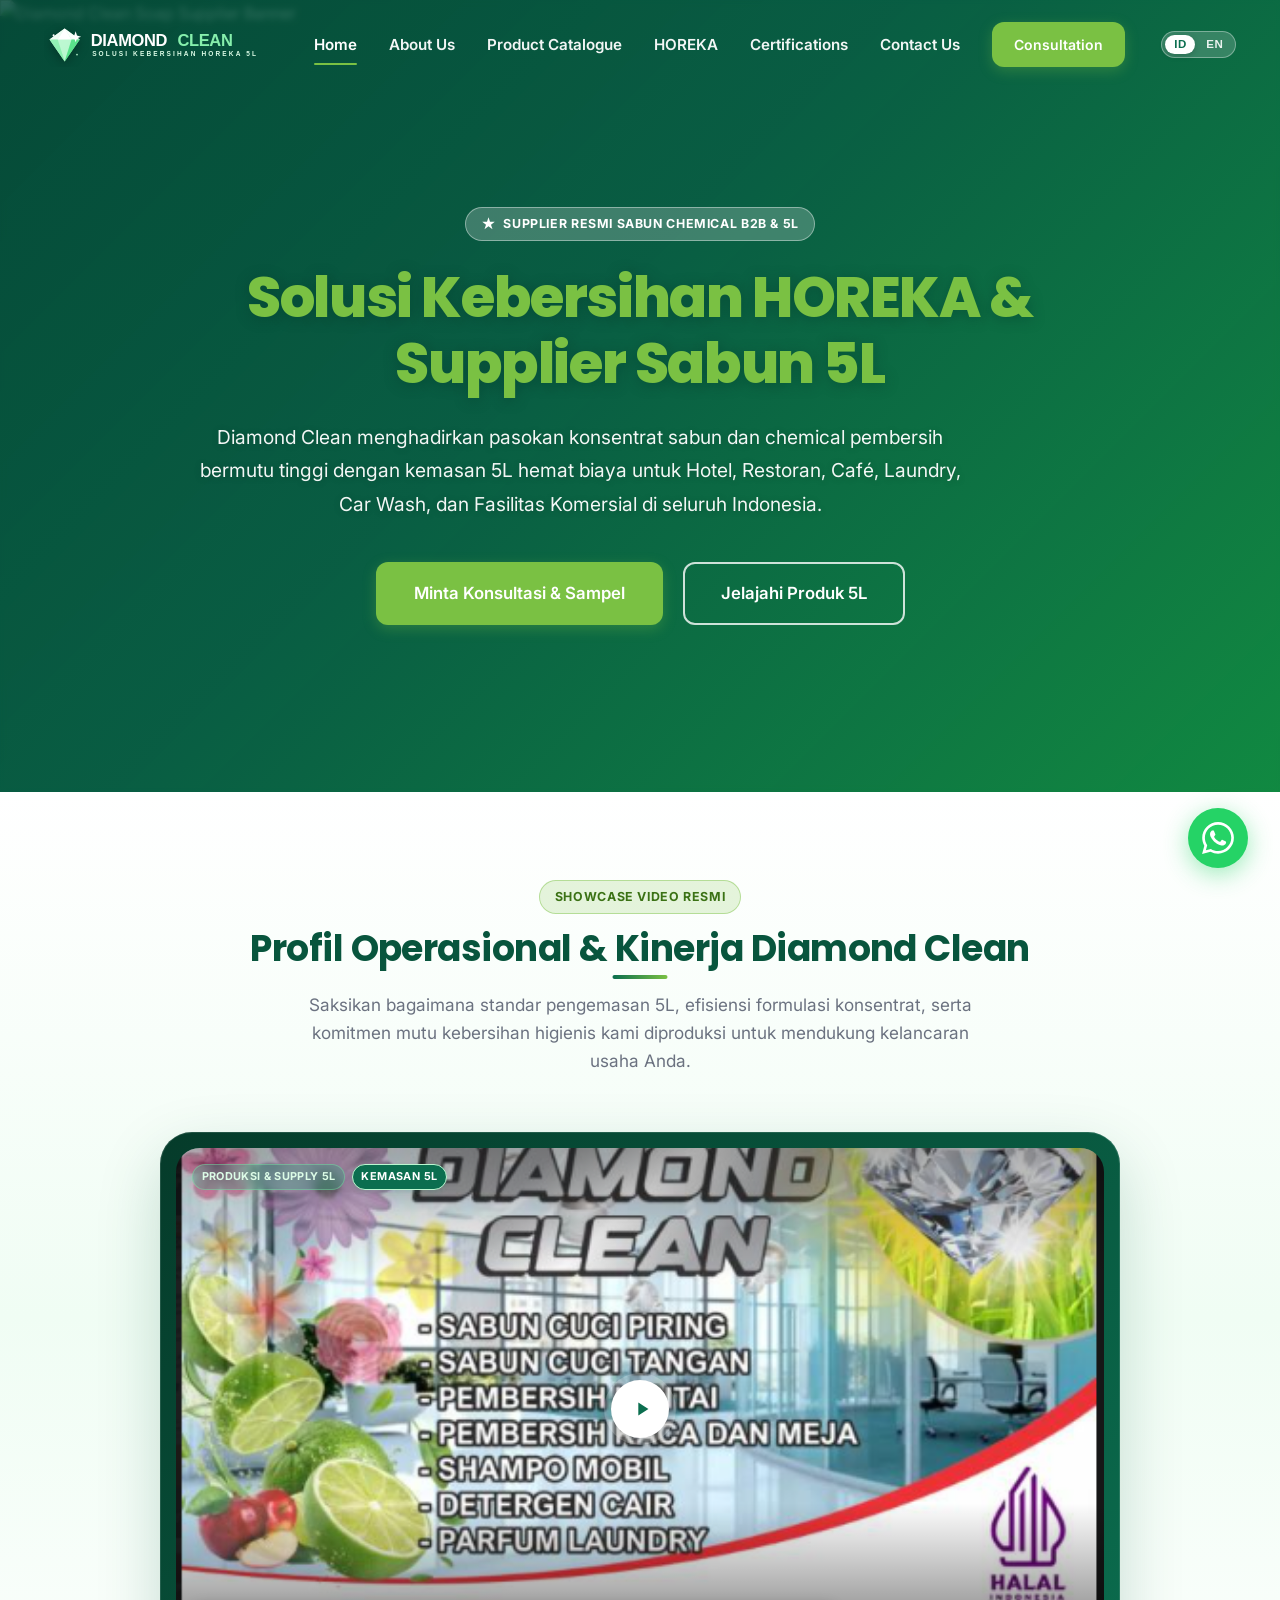
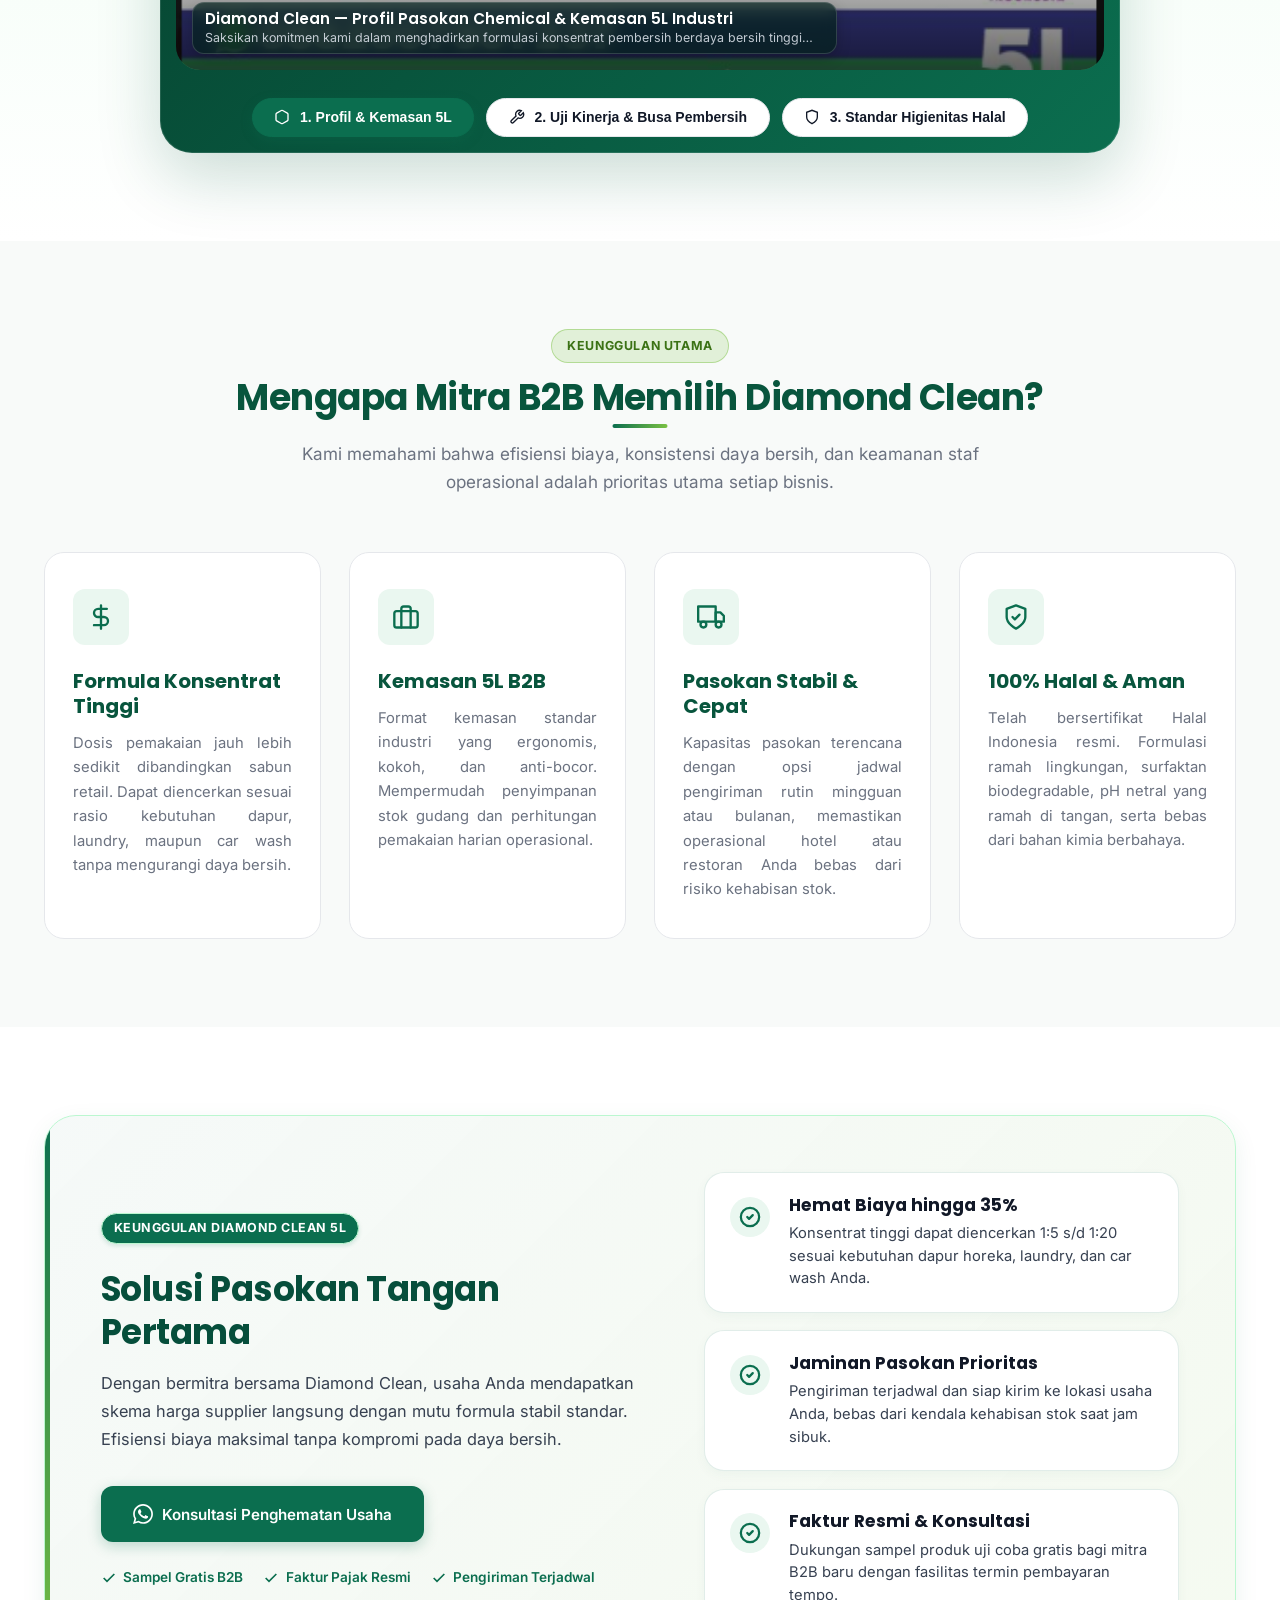
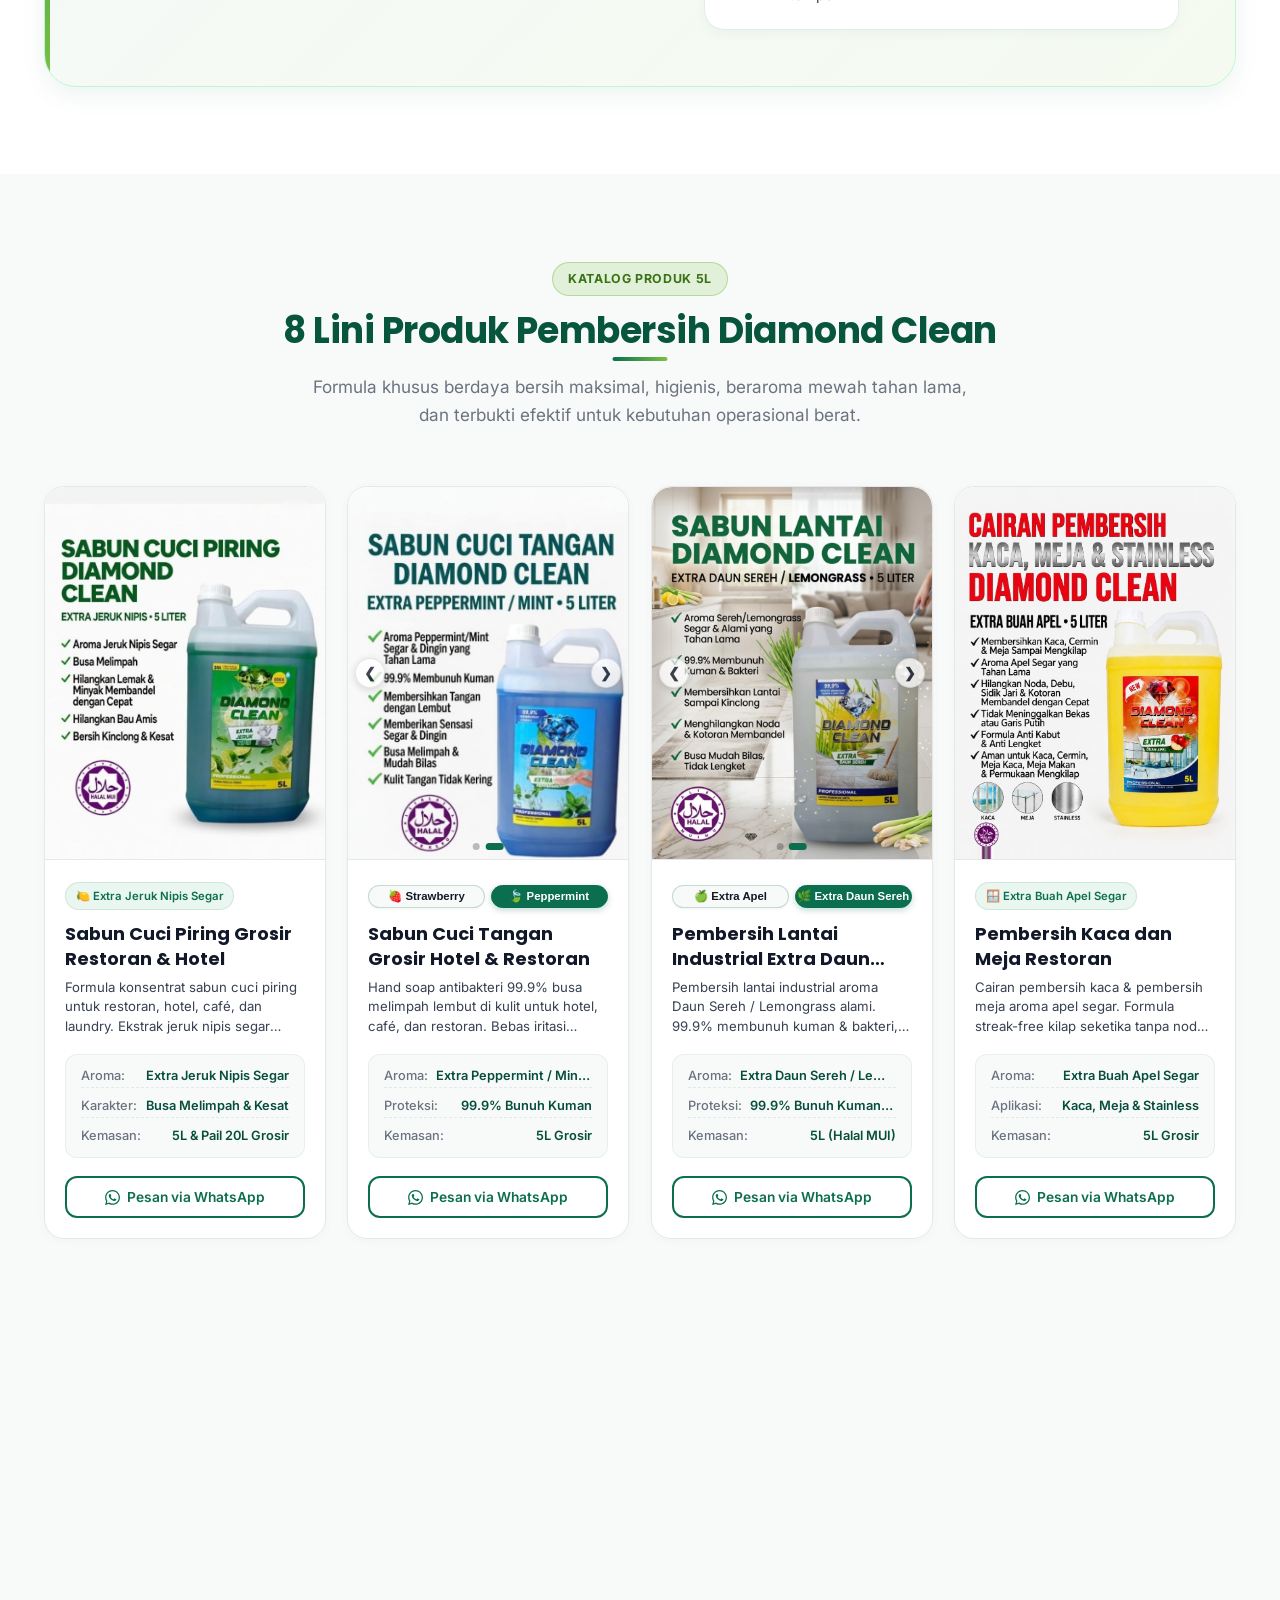
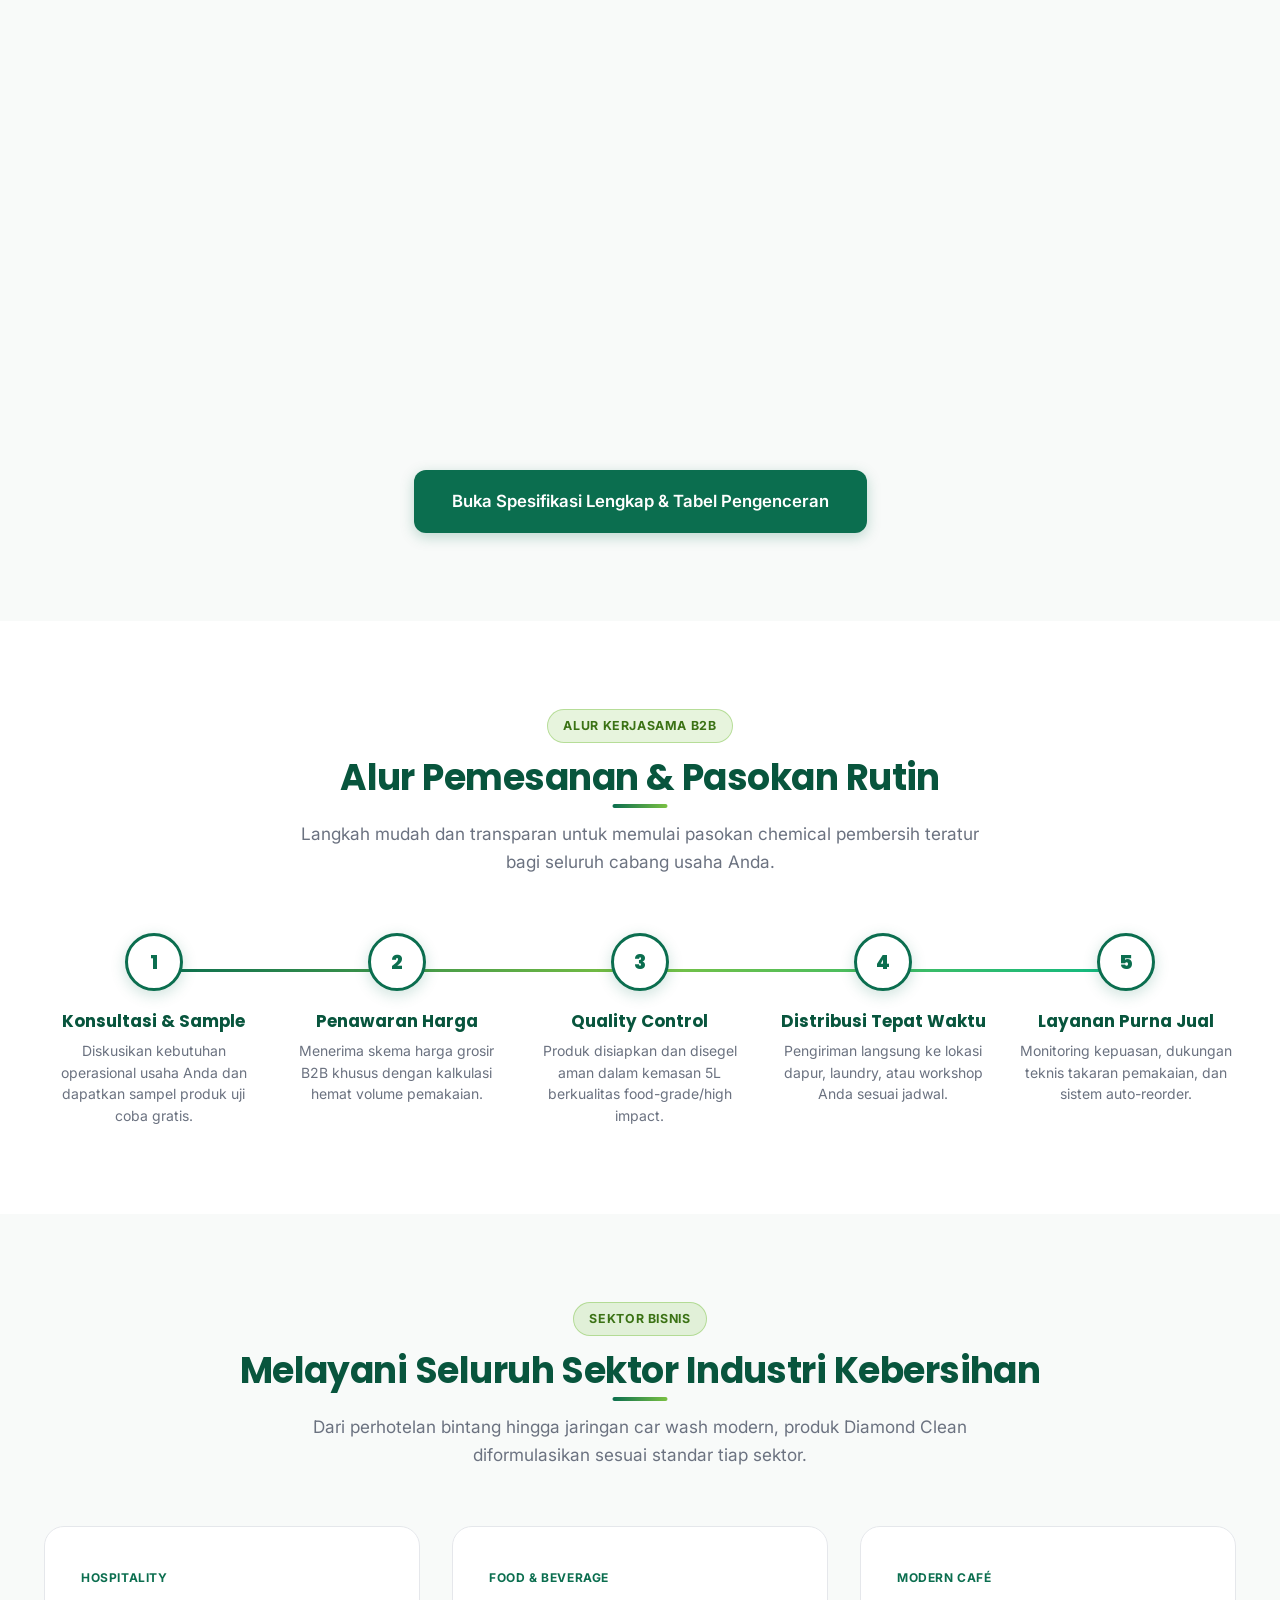
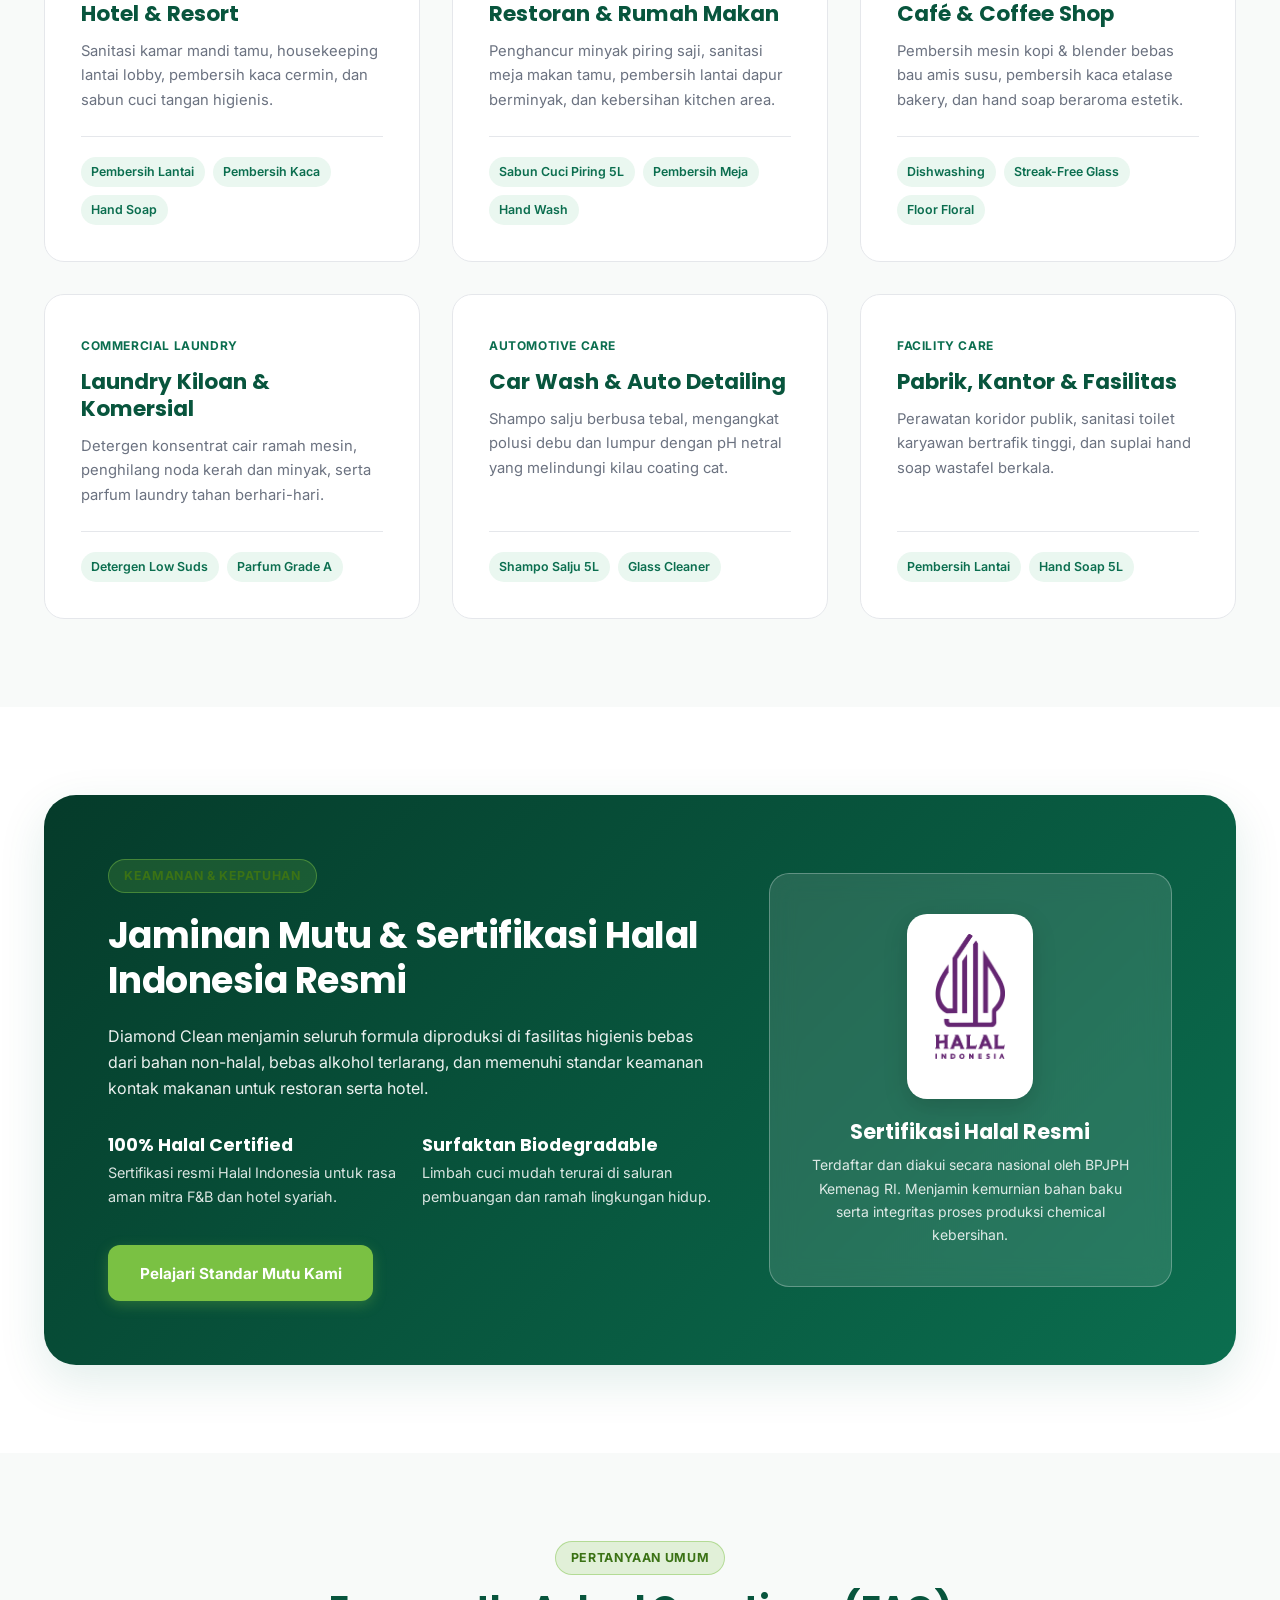
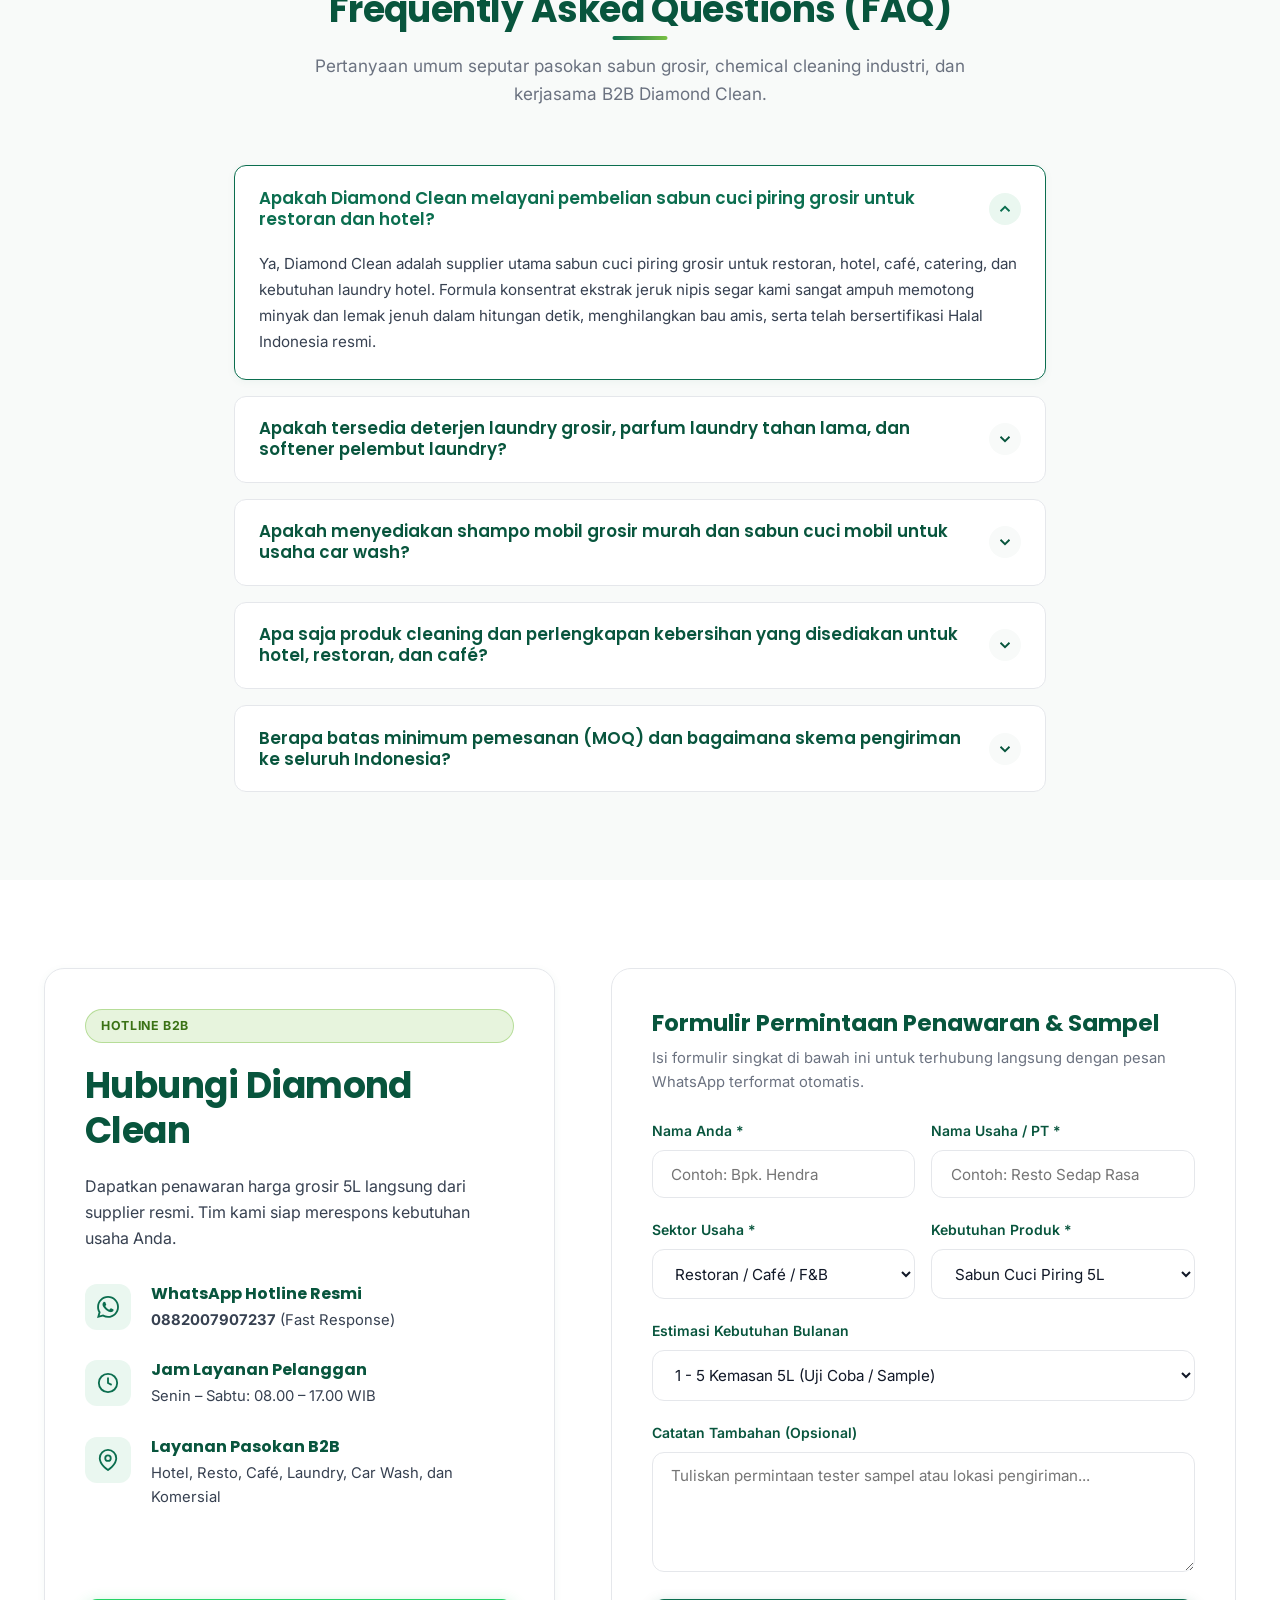
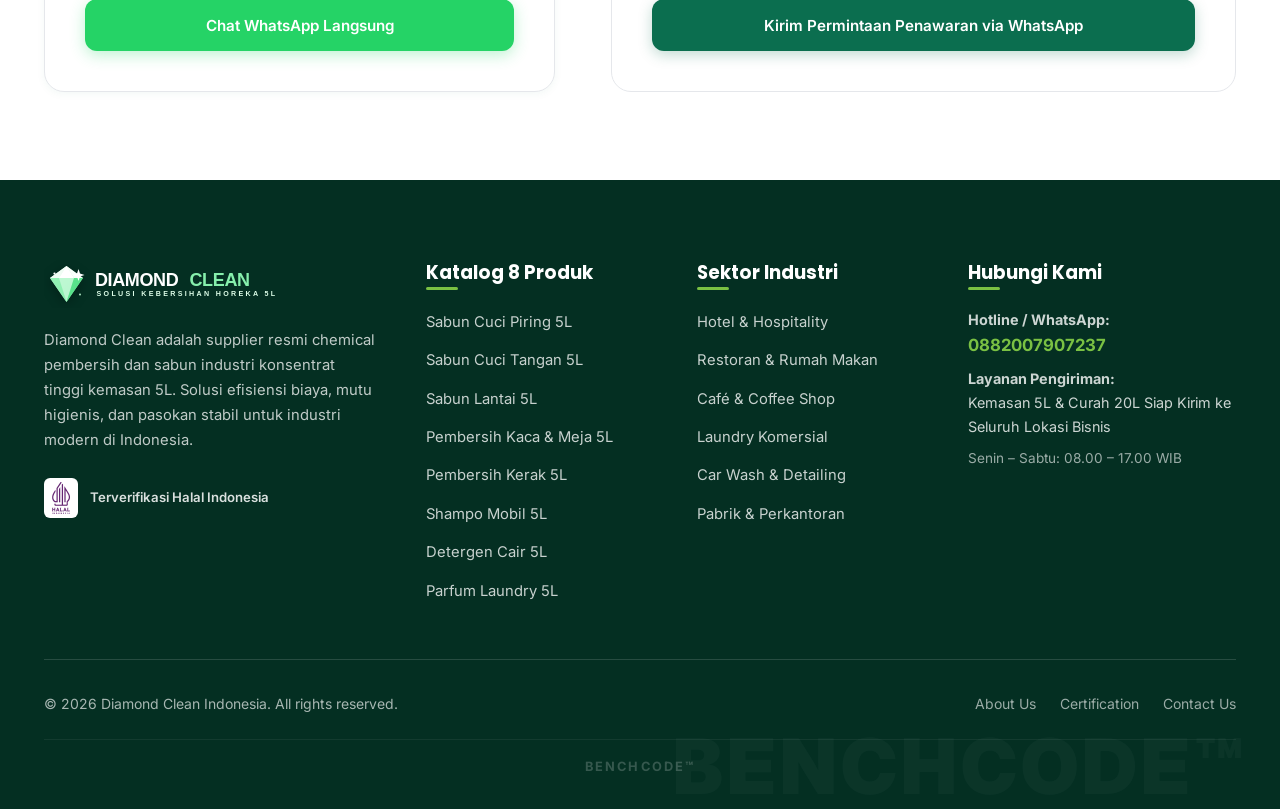
==== commit 3c442b32: "feat: implement comprehensive B2B SEO optimization, Schema.org metadata, sitemap, robots.txt, and of" ====
--- a/index.html
+++ b/index.html
@@ -4,20 +4,30 @@
 <head>
   <meta charset="UTF-8">
   <meta name="viewport" content="width=device-width, initial-scale=1.0">
-  <title>Diamond Clean | Solusi Kebersihan & Supplier Sabun 5L - Hotel, Resto, Laundry, Car Wash</title>
+  <title>Supplier Cleaning Chemical &amp; Grosir Produk Kebersihan Indonesia | Diamond Clean</title>
   <meta name="description"
-    content="Diamond Clean adalah supplier utama sabun dan chemical pembersih konsentrat tinggi kemasan 5L untuk Hotel, Restoran, Café, Laundry, Car Wash, dan Fasilitas Industri di Indonesia. Bersertifikat Halal Indonesia.">
+    content="Supplier cleaning chemical &amp; distributor produk kebersihan grosir Indonesia. Sedia sabun cuci piring restoran &amp; hotel, sabun cuci tangan, pembersih lantai industrial, pembersih kaca &amp; meja, shampo mobil car wash murah, deterjen laundry grosir, parfum laundry tahan lama, dan softener 5L bersertifikat Halal.">
   <meta name="keywords"
-    content="Diamond Clean, supplier sabun, sabun cuci piring 5L, sabun cuci tangan 5L, pembersih lantai 5L, pembersih kaca, shampo mobil, detergen cair laundry, parfum laundry, sabun hotel resto, chemical laundry semarang, distributor sabun curah">
+    content="sabun cuci piring, sabun cuci piring grosir, sabun cuci piring untuk restoran, sabun cuci piring restoran, sabun cuci piring hotel, sabun cuci piring laundry, sabun cuci tangan, sabun cuci tangan grosir, sabun cuci tangan hotel, sabun cuci tangan restoran, pembersih lantai, pembersih lantai grosir, pembersih lantai hotel, pembersih lantai restoran, pembersih lantai industrial, pembersih kaca dan meja, pembersih kaca, pembersih meja, shampo mobil, shampoo mobil grosir, shampoo mobil murah, sabun mobil, sabun cuci mobil, sabun cuci mobil grosir, detergent cair, deterjen cair, deterjen laundry, deterjen laundry grosir, sabun laundry, sabun laundry grosir, parfum laundry, parfum laundry grosir, parfum laundry tahan lama, pewangi laundry, pewangi laundry grosir, pelembut laundry, softener laundry, bahan kimia cleaning, produk cleaning, produk kebersihan, produk kebersihan grosir, produk cleaning hotel, produk cleaning restoran, produk cleaning laundry, produk cleaning café, produk cleaning car wash, produk kebersihan hotel, produk kebersihan restoran, produk kebersihan laundry, produk kebersihan café, produk kebersihan car wash, cleaning chemical, cleaning chemicals, cleaning chemical hotel, cleaning chemical restoran, cleaning chemical laundry, cleaning chemical café, cleaning chemical car wash, chemical laundry, chemical hotel, chemical restoran, chemical café, chemical car wash, chemical cleaning, chemical pembersih, supplier chemical cleaning, supplier cleaning chemical, supplier cleaning chemical Indonesia, supplier produk cleaning, supplier produk kebersihan, supplier chemical laundry, supplier chemical hotel, supplier chemical restoran, supplier chemical car wash, supplier sabun laundry, supplier deterjen laundry, supplier parfum laundry, supplier shampoo mobil, distributor cleaning chemical, distributor produk cleaning, distributor chemical laundry, distributor parfum laundry, distributor deterjen, grosir cleaning chemical, grosir produk cleaning, grosir sabun, grosir sabun cuci piring, grosir deterjen laundry, grosir parfum laundry, grosir shampoo mobil, sabun hotel, sabun restoran, sabun café, sabun laundry hotel, kebutuhan cleaning hotel, kebutuhan cleaning restoran, kebutuhan cleaning laundry, kebutuhan cleaning café, kebutuhan car wash, produk cleaning untuk hotel, produk cleaning untuk restoran, produk cleaning untuk laundry, produk cleaning untuk café, produk cleaning untuk car wash, produk kebersihan untuk hotel, produk kebersihan untuk restoran, produk kebersihan untuk laundry, produk kebersihan untuk café, produk kebersihan untuk car wash, perlengkapan cleaning hotel, perlengkapan cleaning restoran, perlengkapan cleaning laundry, perlengkapan cleaning café, perlengkapan car wash, supplier perlengkapan cleaning, supplier produk kebersihan Indonesia, supplier cleaning hotel, supplier cleaning restoran, supplier cleaning laundry, supplier cleaning café, supplier cleaning car wash">
   <meta name="author" content="Diamond Clean Indonesia">
-  <meta name="robots" content="index, follow">
+  <meta name="robots" content="index, follow, max-image-preview:large, max-snippet:-1, max-video-preview:-1">
+  <link rel="canonical" href="https://diamondclean.id/">
 
   <!-- Open Graph / Meta -->
   <meta property="og:type" content="website">
-  <meta property="og:title" content="Diamond Clean | Solusi Kebersihan Industri & Supplier Sabun 5L">
+  <meta property="og:url" content="https://diamondclean.id/">
+  <meta property="og:site_name" content="Diamond Clean Indonesia">
+  <meta property="og:locale" content="id_ID">
+  <meta property="og:title" content="Supplier Cleaning Chemical &amp; Grosir Produk Kebersihan Indonesia | Diamond Clean">
   <meta property="og:description"
-    content="Supplier produk kimia pembersih dan sabun industri berkualitas tinggi kemasan 5L. Hemat biaya, higienis, dan bersertifikat Halal Indonesia.">
-  <meta property="og:image" content="assets/images/banner.png">
+    content="Supplier resmi cleaning chemical dan distributor sabun grosir 5L di Indonesia untuk Hotel, Restoran, Café, Laundry Kiloan, dan Car Wash. Kualitas konsentrat tinggi, hemat biaya &amp; bersertifikat Halal.">
+  <meta property="og:image" content="https://diamondclean.id/assets/images/banner.png">
+
+  <!-- Twitter Card -->
+  <meta name="twitter:card" content="summary_large_image">
+  <meta name="twitter:title" content="Supplier Cleaning Chemical &amp; Grosir Produk Kebersihan Indonesia | Diamond Clean">
+  <meta name="twitter:description" content="Supplier resmi cleaning chemical &amp; sabun grosir 5L untuk HOREKA, Laundry, dan Car Wash di Indonesia.">
+  <meta name="twitter:image" content="https://diamondclean.id/assets/images/banner.png">
 
   <!-- CSS Stylesheets (Bumigas Architecture) -->
   <link rel="stylesheet" href="css/style.css">
@@ -25,7 +35,155 @@
   <link rel="stylesheet" href="css/pages.css">
 
   <!-- Favicon SVG -->
-  <link rel="icon" type="image/svg+xml" href="">
+  <link rel="icon" type="image/svg+xml" href="assets/images/logo.svg">
+
+  <!-- Schema.org JSON-LD Structured Data for Google Ranking -->
+  <script type="application/ld+json">
+  {
+    "@context": "https://schema.org",
+    "@graph": [
+      {
+        "@type": "WholesaleStore",
+        "@id": "https://diamondclean.id/#store",
+        "name": "Diamond Clean Indonesia",
+        "alternateName": [
+          "Supplier Cleaning Chemical Indonesia",
+          "Distributor Produk Cleaning & Sabun Grosir",
+          "Supplier Chemical Laundry & HOREKA"
+        ],
+        "url": "https://diamondclean.id/",
+        "logo": "https://diamondclean.id/assets/images/logo.svg",
+        "image": "https://diamondclean.id/assets/images/banner.png",
+        "description": "Supplier chemical cleaning dan distributor produk kebersihan grosir di Indonesia. Melayani pasokan sabun cuci piring restoran & hotel, sabun cuci tangan, pembersih lantai industrial, pembersih kaca dan meja, shampo mobil car wash murah, deterjen laundry grosir, softener pelembut laundry, dan parfum laundry tahan lama kemasan 5L.",
+        "telephone": "+62882007907237",
+        "priceRange": "$$",
+        "address": {
+          "@type": "PostalAddress",
+          "addressCountry": "ID"
+        },
+        "areaServed": {
+          "@type": "Country",
+          "name": "Indonesia"
+        },
+        "hasOfferCatalog": {
+          "@type": "OfferCatalog",
+          "name": "Katalog Grosir Cleaning Chemical & Produk Kebersihan 5L",
+          "itemListElement": [
+            {
+              "@type": "Offer",
+              "itemOffered": {
+                "@type": "Product",
+                "name": "Sabun Cuci Piring Grosir untuk Restoran & Hotel 5L",
+                "description": "Konsentrat sabun cuci piring ekstrak jeruk nipis segar pemotong lemak piring dan wajan dapur restoran/hotel.",
+                "category": "Sabun Cuci Piring"
+              }
+            },
+            {
+              "@type": "Offer",
+              "itemOffered": {
+                "@type": "Product",
+                "name": "Sabun Cuci Tangan Grosir Hotel & Restoran 5L",
+                "description": "Hand soap antibakteri 99.9% busa melimpah lembut di kulit untuk hotel, café, dan resto.",
+                "category": "Sabun Cuci Tangan"
+              }
+            },
+            {
+              "@type": "Offer",
+              "itemOffered": {
+                "@type": "Product",
+                "name": "Pembersih Lantai Hotel, Restoran & Industrial 5L",
+                "description": "Pembersih lantai aroma apel & daun sereh konsentrat tinggi cepat kering untuk lobby hotel dan pabrik.",
+                "category": "Pembersih Lantai"
+              }
+            },
+            {
+              "@type": "Offer",
+              "itemOffered": {
+                "@type": "Product",
+                "name": "Pembersih Kaca dan Meja Restoran & Café 5L",
+                "description": "Cairan pembersih kaca & meja streak-free bening tanpa residu untuk etalase dan meja resto.",
+                "category": "Pembersih Kaca dan Meja"
+              }
+            },
+            {
+              "@type": "Offer",
+              "itemOffered": {
+                "@type": "Product",
+                "name": "Shampo Mobil Grosir & Sabun Cuci Mobil Car Wash 5L",
+                "description": "Shampoo mobil salju murah touchless snow foam pH balance aman cat untuk workshop car wash.",
+                "category": "Shampo Mobil"
+              }
+            },
+            {
+              "@type": "Offer",
+              "itemOffered": {
+                "@type": "Product",
+                "name": "Deterjen Cair Laundry Grosir & Pelembut Laundry 5L",
+                "description": "Deterjen laundry konsentrat rendah busa (low suds) front load dan pelembut softener laundry.",
+                "category": "Deterjen Laundry"
+              }
+            },
+            {
+              "@type": "Offer",
+              "itemOffered": {
+                "@type": "Product",
+                "name": "Parfum Laundry Grosir Tahan Lama & Pewangi Laundry 5L",
+                "description": "Bibit parfum laundry grade A tahan 14-21 hari tanpa noda di serat sprei/pakaian.",
+                "category": "Parfum Laundry"
+              }
+            }
+          ]
+        }
+      },
+      {
+        "@type": "FAQPage",
+        "@id": "https://diamondclean.id/#faq",
+        "mainEntity": [
+          {
+            "@type": "Question",
+            "name": "Apakah Diamond Clean melayani pembelian sabun cuci piring grosir untuk restoran dan hotel?",
+            "acceptedAnswer": {
+              "@type": "Answer",
+              "text": "Ya, Diamond Clean adalah supplier resmi sabun cuci piring grosir untuk restoran, hotel, café, catering, dan laundry hotel. Menggunakan formula konsentrat jeruk nipis segar yang ampuh memotong lemak jenuh seketika dan bersertifikat Halal resmi."
+            }
+          },
+          {
+            "@type": "Question",
+            "name": "Apakah tersedia deterjen laundry grosir, parfum laundry tahan lama, dan softener pelembut laundry?",
+            "acceptedAnswer": {
+              "@type": "Answer",
+              "text": "Benar. Kami adalah distributor & supplier chemical laundry lengkap: menyediakan deterjen cair laundry low suds (ramah mesin cuci front load), parfum laundry tahan lama (aroma bertahan 14-21 hari), pelembut softener laundry, serta sabun laundry kemasan 5L hemat biaya."
+            }
+          },
+          {
+            "@type": "Question",
+            "name": "Apakah menyediakan shampo mobil grosir murah dan sabun cuci mobil untuk usaha car wash?",
+            "acceptedAnswer": {
+              "@type": "Answer",
+              "text": "Tersedia. Diamond Clean menyediakan shampo mobil grosir murah touchless snow foam dan sabun cuci mobil salju kemasan 5L serta pail 20L dengan formula pH netral 7.0 yang aman untuk cat dan lapisan coating kendaraan."
+            }
+          },
+          {
+            "@type": "Question",
+            "name": "Apa saja produk cleaning dan perlengkapan kebersihan yang disediakan untuk hotel, restoran, dan café?",
+            "acceptedAnswer": {
+              "@type": "Answer",
+              "text": "Kami menyediakan paket kebutuhan cleaning hotel, restoran, dan café lengkap: sabun cuci piring restoran, sabun cuci tangan hotel, pembersih lantai industrial wangi tahan lama, pembersih kaca dan meja streak-free, cairan pembersih kerak toilet, serta deterjen sprei hotel."
+            }
+          },
+          {
+            "@type": "Question",
+            "name": "Apakah Diamond Clean supplier cleaning chemical Indonesia dengan pengiriman terjadwal?",
+            "acceptedAnswer": {
+              "@type": "Answer",
+              "text": "Ya, sebagai supplier cleaning chemical Indonesia dan distributor produk cleaning terpercaya, kami melayani pasokan terjadwal mingguan atau bulanan langsung ke lokasi usaha Anda dengan faktur pajak resmi dan fasilitas sampel gratis untuk uji coba."
+            }
+          }
+        ]
+      }
+    ]
+  }
+  </script>
 </head>
 
 <body class="has-transparent-hero">
@@ -385,7 +543,7 @@
         <!-- 1. Sabun Cuci Piring -->
         <div class="product-card hover-lift reveal">
           <div class="product-img-box">
-            <img src="assets/images/product-cuci-piring.jpg" alt="Sabun Cuci Piring Extra Jeruk Nipis Diamond Clean 5L"
+            <img src="assets/images/product-cuci-piring.jpg" alt="Sabun Cuci Piring Grosir untuk Restoran dan Hotel Diamond Clean 5L"
               loading="lazy">
             <span class="product-img-badge">5L</span>
             <span class="product-img-action">
@@ -403,9 +561,8 @@
               <span class="variant-tag">🍋 Extra Jeruk Nipis Segar</span>
             </div>
             <div class="product-card-main">
-              <h3>Sabun Cuci Piring</h3>
-              <p>Formula konsentrat ekstrak jeruk nipis segar dengan daya potong lemak seketika, hilangkan bau amis,
-                perkakas dapur bersih kinclong & kesat.</p>
+              <h3>Sabun Cuci Piring Grosir Restoran &amp; Hotel</h3>
+              <p>Formula konsentrat sabun cuci piring untuk restoran, hotel, café, dan laundry. Ekstrak jeruk nipis segar pemotong lemak membandel, hilangkan bau amis, piring bersih kesat.</p>
             </div>
             <div class="product-specs">
               <div class="product-spec-row">
@@ -414,14 +571,14 @@
               </div>
               <div class="product-spec-row">
                 <span>Karakter:</span>
-                <span>Busa Melimpah & Kesat</span>
+                <span>Busa Melimpah &amp; Kesat</span>
               </div>
               <div class="product-spec-row">
                 <span>Kemasan:</span>
-                <span>5L & Pail 20L</span>
-              </div>
-            </div>
-            <a href="https://wa.me/62882007907237?text=Halo%20Diamond%20Clean%2C%20saya%20ingin%20pesan%20Sabun%20Cuci%20Piring%205L."
+                <span>5L &amp; Pail 20L Grosir</span>
+              </div>
+            </div>
+            <a href="https://wa.me/62882007907237?text=Halo%20Diamond%20Clean%2C%20saya%20ingin%20pesan%20Sabun%20Cuci%20Piring%20Grosir%205L."
               target="_blank" rel="noopener noreferrer" class="btn btn-secondary btn-sm">
               <svg width="15" height="15" viewBox="0 0 24 24" fill="currentColor">
                 <path
@@ -439,11 +596,11 @@
             <div class="slider-track">
               <div class="slider-slide active" data-variant="Strawberry" data-aroma="Extra Strawberry Segar">
                 <img src="assets/images/product-cuci-tangan-strawberry.jpg"
-                  alt="Sabun Cuci Tangan Extra Strawberry Diamond Clean 5L" loading="lazy">
+                  alt="Sabun Cuci Tangan Grosir Hotel dan Restoran Diamond Clean 5L" loading="lazy">
               </div>
               <div class="slider-slide" data-variant="Peppermint" data-aroma="Extra Peppermint / Mint Segar & Dingin">
                 <img src="assets/images/product-cuci-tangan-mint.jpg"
-                  alt="Sabun Cuci Tangan Extra Peppermint Mint Diamond Clean 5L" loading="lazy">
+                  alt="Sabun Cuci Tangan Restoran Peppermint Mint Diamond Clean 5L" loading="lazy">
               </div>
             </div>
             <button class="slider-nav slider-prev" aria-label="Varian Sebelumnya" type="button">&#10094;</button>
@@ -469,9 +626,8 @@
               <button class="variant-pill" data-index="1" type="button">🍃 Peppermint</button>
             </div>
             <div class="product-card-main">
-              <h3>Sabun Cuci Tangan</h3>
-              <p>Hand soap antibakteri 99.9% dengan busa melimpah & lembut di kulit. Geser foto untuk melihat varian
-                Strawberry dan Peppermint / Mint.</p>
+              <h3>Sabun Cuci Tangan Grosir Hotel &amp; Restoran</h3>
+              <p>Hand soap antibakteri 99.9% busa melimpah lembut di kulit untuk hotel, café, dan restoran. Bebas iritasi dengan aroma Strawberry dan Peppermint.</p>
             </div>
             <div class="product-specs">
               <div class="product-spec-row">
@@ -484,10 +640,10 @@
               </div>
               <div class="product-spec-row">
                 <span>Kemasan:</span>
-                <span>5L</span>
-              </div>
-            </div>
-            <a href="https://wa.me/62882007907237?text=Halo%20Diamond%20Clean%2C%20saya%20ingin%20pesan%20Sabun%20Cuci%20Tangan%205L%20(Varian%20Strawberry)."
+                <span>5L Grosir</span>
+              </div>
+            </div>
+            <a href="https://wa.me/62882007907237?text=Halo%20Diamond%20Clean%2C%20saya%20ingin%20pesan%20Sabun%20Cuci%20Tangan%20Grosir%205L."
               target="_blank" rel="noopener noreferrer" class="btn btn-secondary btn-sm">
               <svg width="15" height="15" viewBox="0 0 24 24" fill="currentColor">
                 <path
@@ -504,24 +660,24 @@
             data-autoplay-delay="4500" title="Geser untuk melihat varian Extra Buah Apel atau Extra Daun Sereh">
             <div class="slider-track">
               <div class="slider-slide active" data-variant="Sabun Lantai Extra Apel"
-                data-title="Sabun Lantai Extra Apel"
-                data-desc="Pembersih lantai aroma Extra Buah Apel segar tahan lama. Efektif membunuh 99.9% kuman &amp; bakteri, hilangkan noda membandel, lantai kinclong tidak lengket."
+                data-title="Pembersih Lantai Hotel &amp; Restoran Extra Apel"
+                data-desc="Pembersih lantai grosir aroma Extra Buah Apel segar tahan lama. Efektif membunuh 99.9% kuman &amp; bakteri, hilangkan noda membandel, lantai kinclong tidak lengket."
                 data-spec1-label="Aroma:" data-spec1-val="Extra Buah Apel Segar"
                 data-spec2-label="Proteksi:" data-spec2-val="99.9% Bunuh Kuman &amp; Bakteri"
                 data-spec3-label="Kemasan:" data-spec3-val="5L (Halal MUI)"
                 data-wa-text="Halo Diamond Clean, saya ingin pesan Sabun Lantai Extra Apel 5L.">
                 <img src="assets/images/product-pembersih-lantai.jpg"
-                  alt="Sabun Lantai Extra Buah Apel Diamond Clean 5L" loading="lazy">
+                  alt="Pembersih Lantai Hotel Restoran Industrial Extra Apel Diamond Clean 5L" loading="lazy">
               </div>
               <div class="slider-slide" data-variant="Sabun Lantai Extra Sereh"
-                data-title="Sabun Lantai Extra Daun Sereh"
-                data-desc="Aroma Daun Sereh / Lemongrass segar &amp; alami tahan lama. 99.9% membunuh kuman &amp; bakteri, bersihkan lantai sampai kinclong, busa mudah bilas tidak lengket."
+                data-title="Pembersih Lantai Industrial Extra Daun Sereh"
+                data-desc="Pembersih lantai industrial aroma Daun Sereh / Lemongrass alami. 99.9% membunuh kuman &amp; bakteri, usir serangga, lantai kinclong cepat kering."
                 data-spec1-label="Aroma:" data-spec1-val="Extra Daun Sereh / Lemongrass"
                 data-spec2-label="Proteksi:" data-spec2-val="99.9% Bunuh Kuman &amp; Bakteri"
                 data-spec3-label="Kemasan:" data-spec3-val="5L (Halal MUI)"
                 data-wa-text="Halo Diamond Clean, saya ingin pesan Sabun Lantai Extra Daun Sereh 5L.">
                 <img src="assets/images/product-pembersih-lantai-sereh.jpg"
-                  alt="Sabun Lantai Extra Daun Sereh Lemongrass Diamond Clean 5L" loading="lazy">
+                  alt="Pembersih Lantai Industrial Daun Sereh Lemongrass Diamond Clean 5L" loading="lazy">
               </div>
             </div>
             <button class="slider-nav slider-prev" aria-label="Varian Sebelumnya" type="button">&#10094;</button>
@@ -547,8 +703,8 @@
               <button class="variant-pill" data-index="1" type="button">🌿 Extra Daun Sereh</button>
             </div>
             <div class="product-card-main">
-              <h3 class="card-dynamic-title">Sabun Lantai Extra Apel</h3>
-              <p class="card-dynamic-desc">Pembersih lantai aroma Extra Buah Apel segar tahan lama. Efektif membunuh 99.9% kuman &amp; bakteri, hilangkan noda membandel, lantai kinclong tidak lengket.</p>
+              <h3 class="card-dynamic-title">Pembersih Lantai Hotel, Restoran &amp; Industrial</h3>
+              <p class="card-dynamic-desc">Pembersih lantai grosir aroma wangi segar tahan lama. Efektif membunuh 99.9% kuman, angkat noda lantai berminyak di dapur &amp; lobby, cepat kering tidak lengket.</p>
             </div>
             <div class="product-specs">
               <div class="product-spec-row">
@@ -564,7 +720,7 @@
                 <span class="spec-val-3">5L (Halal MUI)</span>
               </div>
             </div>
-            <a href="https://wa.me/62882007907237?text=Halo%20Diamond%20Clean%2C%20saya%20ingin%20pesan%20Sabun%20Lantai%20Extra%20Apel%205L."
+            <a href="https://wa.me/62882007907237?text=Halo%20Diamond%20Clean%2C%20saya%20ingin%20pesan%20Pembersih%20Lantai%20Grosir%205L."
               target="_blank" rel="noopener noreferrer" class="btn btn-secondary btn-sm btn-dynamic-wa">
               <svg width="15" height="15" viewBox="0 0 24 24" fill="currentColor">
                 <path
@@ -579,7 +735,7 @@
         <div class="product-card hover-lift reveal" id="pembersih-kaca" style="transition-delay: 0.15s;">
           <div class="product-img-box">
             <img src="assets/images/product-pembersih-kaca.jpg"
-              alt="Pembersih Kaca dan Meja Extra Buah Apel Diamond Clean 5L" loading="lazy">
+              alt="Pembersih Kaca dan Meja Restoran Café Diamond Clean 5L" loading="lazy">
             <span class="product-img-badge">5L</span>
             <span class="product-img-action">
               <svg width="14" height="14" viewBox="0 0 24 24" fill="none" stroke="currentColor" stroke-width="2">
@@ -596,8 +752,8 @@
               <span class="variant-tag">🪟 Extra Buah Apel Segar</span>
             </div>
             <div class="product-card-main">
-              <h3>Pembersih Kaca &amp; Meja</h3>
-              <p>Cairan pembersih kaca, meja &amp; stainless steel Extra Buah Apel. Formula streak-free kilap seketika tanpa noda bercak dan anti debu.</p>
+              <h3>Pembersih Kaca dan Meja Restoran</h3>
+              <p>Cairan pembersih kaca &amp; pembersih meja aroma apel segar. Formula streak-free kilap seketika tanpa noda bercak, anti debu untuk etalase dan meja dining.</p>
             </div>
             <div class="product-specs">
               <div class="product-spec-row">
@@ -610,7 +766,7 @@
               </div>
               <div class="product-spec-row">
                 <span>Kemasan:</span>
-                <span>5L</span>
+                <span>5L Grosir</span>
               </div>
             </div>
             <a href="https://wa.me/62882007907237?text=Halo%20Diamond%20Clean%2C%20saya%20ingin%20pesan%20Pembersih%20Kaca%20dan%20Meja%205L."
@@ -628,7 +784,7 @@
         <div class="product-card hover-lift reveal" id="pembersih-kerak" style="transition-delay: 0.15s;">
           <div class="product-img-box">
             <img src="assets/images/product-pembersih-kerak.jpg"
-              alt="Cairan Pembersih Kerak Diamond Clean 5L" loading="lazy">
+              alt="Cairan Pembersih Kerak Toilet dan Keramik Diamond Clean 5L" loading="lazy">
             <span class="product-img-badge">5L</span>
             <span class="product-img-action">
               <svg width="14" height="14" viewBox="0 0 24 24" fill="none" stroke="currentColor" stroke-width="2">
@@ -645,8 +801,8 @@
               <span class="variant-tag">✨ Ekstra Kuat Angkat Kerak</span>
             </div>
             <div class="product-card-main">
-              <h3>Cairan Pembersih Kerak</h3>
-              <p>Formula ekstra kuat angkat kerak membandel lebih cepat, lindungi permukaan keramik, toilet, wastafel &amp; kamar mandi, bersih kinclong seperti baru.</p>
+              <h3>Cairan Pembersih Kerak Toilet &amp; Wastafel</h3>
+              <p>Chemical pembersih kerak ekstra kuat untuk noda toilet membandel, keramik kamar mandi hotel &amp; wastafel restoran. Bersih kilap tanpa merusak nat keramik.</p>
             </div>
             <div class="product-specs">
               <div class="product-spec-row">
@@ -676,7 +832,7 @@
         <!-- 6. Shampo Mobil -->
         <div class="product-card hover-lift reveal" id="shampo-mobil" style="transition-delay: 0.2s;">
           <div class="product-img-box">
-            <img src="assets/images/product-shampo-mobil.jpg" alt="Shampo Mobil Touchless Car Shampoo Diamond Clean 5L"
+            <img src="assets/images/product-shampo-mobil.jpg" alt="Shampo Mobil Grosir Murah Sabun Cuci Mobil Diamond Clean 5L"
               loading="lazy">
             <span class="product-img-badge">5L</span>
             <span class="product-img-action">
@@ -694,9 +850,8 @@
               <span class="variant-tag">🚗 Touchless Snow Foam</span>
             </div>
             <div class="product-card-main">
-              <h3>Shampo Mobil Touchless</h3>
-              <p>Formula cuci tanpa sentuh (touchless). Bersihkan kotoran, debu &amp; lumpur cepat, pH balance lembut aman
-                untuk cat &amp; wax, hasil kilap mengkilap.</p>
+              <h3>Shampo Mobil Grosir &amp; Sabun Cuci Mobil</h3>
+              <p>Shampoo mobil murah touchless snow foam untuk car wash &amp; bengkel. Angkat oli, lumpur &amp; debu jalanan cepat, pH netral 7.0 aman cat &amp; wax, hasil wet-look kilap.</p>
             </div>
             <div class="product-specs">
               <div class="product-spec-row">
@@ -709,10 +864,10 @@
               </div>
               <div class="product-spec-row">
                 <span>Kemasan:</span>
-                <span>5L &amp; Pail 20L</span>
-              </div>
-            </div>
-            <a href="https://wa.me/62882007907237?text=Halo%20Diamond%20Clean%2C%20saya%20ingin%20pesan%20Shampo%20Mobil%205L."
+                <span>5L &amp; Pail 20L Grosir</span>
+              </div>
+            </div>
+            <a href="https://wa.me/62882007907237?text=Halo%20Diamond%20Clean%2C%20saya%20ingin%20pesan%20Shampo%20Mobil%20Grosir%205L."
               target="_blank" rel="noopener noreferrer" class="btn btn-secondary btn-sm">
               <svg width="15" height="15" viewBox="0 0 24 24" fill="currentColor">
                 <path
@@ -729,24 +884,24 @@
             data-autoplay-delay="4500" title="Geser untuk melihat varian Aroma Dony atau Dony Blue">
             <div class="slider-track">
               <div class="slider-slide active" data-variant="Detergen Cair Aroma Dony"
-                data-title="Detergen Cair Laundry"
-                data-desc="Formula konsentrat aroma Dony segar &amp; mewah tahan lama. Busa melimpah mudah bilas, angkat noda efektif, rawat warna pakaian tetap cerah."
+                data-title="Deterjen Cair Laundry Grosir &amp; Pelembut"
+                data-desc="Formula konsentrat deterjen laundry aroma Dony segar &amp; mewah tahan lama. Busa rendah mudah bilas, hemat air, aman mesin cuci front load &amp; rawat serat pakaian."
                 data-spec1-label="Aroma:" data-spec1-val="Dony Segar &amp; Mewah"
                 data-spec2-label="Karakter:" data-spec2-val="Bersih Wangi &amp; Warna Cerah"
                 data-spec3-label="Kemasan:" data-spec3-val="5L (Halal MUI)"
                 data-wa-text="Halo Diamond Clean, saya ingin pesan Detergen Cair Laundry Dony 5L.">
                 <img src="assets/images/product-detergen-cair.jpg"
-                  alt="Detergen Cair Laundry Aroma Dony Diamond Clean 5L" loading="lazy">
+                  alt="Deterjen Cair Laundry Grosir Sabun Laundry Diamond Clean 5L" loading="lazy">
               </div>
               <div class="slider-slide" data-variant="Detergen Cair Aroma Dony Blue"
-                data-title="Detergen Cair Laundry Dony Blue"
-                data-desc="Aroma Dony Blue segar &amp; mewah tahan lama. Membersihkan pakaian sampai bersih &amp; wangi, busa melimpah &amp; mudah bilas, rawat warna pakaian tetap cerah."
+                data-title="Deterjen Laundry Dony Blue &amp; Softener"
+                data-desc="Aroma Dony Blue segar &amp; mewah tahan lama. Sabun laundry konsentrat bersihkan pakaian sampai bersih &amp; wangi, busa rendah, rawat warna sprei tetap cerah."
                 data-spec1-label="Aroma:" data-spec1-val="Dony Blue Segar &amp; Mewah"
-                data-spec2-label="Karakter:" data-spec2-val="Busa Melimpah &amp; Lembut Kain"
+                data-spec2-label="Karakter:" data-spec2-val="Busa Rendah &amp; Lembut Kain"
                 data-spec3-label="Kemasan:" data-spec3-val="5L (Halal MUI)"
                 data-wa-text="Halo Diamond Clean, saya ingin pesan Detergen Cair Laundry Dony Blue 5L.">
                 <img src="assets/images/product-detergen-dony-blue.png"
-                  alt="Detergen Cair Laundry Aroma Dony Blue Diamond Clean 5L" loading="lazy">
+                  alt="Deterjen Laundry Grosir Aroma Dony Blue Diamond Clean 5L" loading="lazy">
               </div>
             </div>
             <button class="slider-nav slider-prev" aria-label="Varian Sebelumnya" type="button">&#10094;</button>
@@ -772,8 +927,8 @@
               <button class="variant-pill" data-index="1" type="button">💙 Dony Blue</button>
             </div>
             <div class="product-card-main">
-              <h3 class="card-dynamic-title">Detergen Cair Laundry</h3>
-              <p class="card-dynamic-desc">Formula konsentrat aroma Dony segar &amp; mewah tahan lama. Busa melimpah mudah bilas, angkat noda efektif, rawat warna pakaian tetap cerah.</p>
+              <h3 class="card-dynamic-title">Deterjen Cair Laundry Grosir &amp; Pelembut</h3>
+              <p class="card-dynamic-desc">Formula konsentrat deterjen laundry aroma Dony mewah. Rendah busa (low suds) ramah mesin cuci front load, bersihkan noda sprei hotel &amp; pakaian laundry kiloan.</p>
             </div>
             <div class="product-specs">
               <div class="product-spec-row">
@@ -782,14 +937,14 @@
               </div>
               <div class="product-spec-row">
                 <span class="spec-label-2">Karakter:</span>
-                <span class="spec-val-2">Bersih Wangi &amp; Warna Cerah</span>
+                <span class="spec-val-2">Low Suds &amp; Serat Lembut</span>
               </div>
               <div class="product-spec-row">
                 <span class="spec-label-3">Kemasan:</span>
-                <span class="spec-val-3">5L (Halal MUI)</span>
-              </div>
-            </div>
-            <a href="https://wa.me/62882007907237?text=Halo%20Diamond%20Clean%2C%20saya%20ingin%20pesan%20Detergen%20Cair%20Laundry%20Dony%205L."
+                <span class="spec-val-3">5L Grosir (Halal)</span>
+              </div>
+            </div>
+            <a href="https://wa.me/62882007907237?text=Halo%20Diamond%20Clean%2C%20saya%20ingin%20pesan%20Deterjen%20Cair%20Laundry%20Grosir%205L."
               target="_blank" rel="noopener noreferrer" class="btn btn-secondary btn-sm btn-dynamic-wa">
               <svg width="15" height="15" viewBox="0 0 24 24" fill="currentColor">
                 <path
@@ -803,7 +958,7 @@
         <!-- 8. Parfum Laundry -->
         <div class="product-card hover-lift reveal" style="transition-delay: 0.3s;">
           <div class="product-img-box">
-            <img src="assets/images/product-parfum-laundry.jpg" alt="Parfum Laundry Premium Diamond Clean 5L"
+            <img src="assets/images/product-parfum-laundry.jpg" alt="Parfum Laundry Grosir Tahan Lama Pewangi Laundry Diamond Clean 5L"
               loading="lazy">
             <span class="product-img-badge">5L</span>
             <span class="product-img-action">
@@ -821,9 +976,8 @@
               <span class="variant-tag">💐 Dony, Sakura &amp; Snappy</span>
             </div>
             <div class="product-card-main">
-              <h3>Parfum Laundry Premium</h3>
-              <p>Pewangi pakaian bibit wangi grade A. Tahan berminggu-minggu tanpa noda kuning di serat sprei/pakaian.
-                Varian: Dony, Sakura, Snappy & Custom.</p>
+              <h3>Parfum Laundry Grosir Tahan Lama &amp; Pewangi</h3>
+              <p>Pewangi laundry dan bibit parfum laundry grade A wangi tahan lama hingga 14-21 hari. Anti apek, tidak meninggalkan noda kuning di sprei/pakaian. Varian: Dony, Sakura, Snappy.</p>
             </div>
             <div class="product-specs">
               <div class="product-spec-row">
@@ -836,10 +990,10 @@
               </div>
               <div class="product-spec-row">
                 <span>Kemasan:</span>
-                <span>5L</span>
-              </div>
-            </div>
-            <a href="https://wa.me/62882007907237?text=Halo%20Diamond%20Clean%2C%20saya%20ingin%20pesan%20Parfum%20Laundry%205L."
+                <span>5L Grosir</span>
+              </div>
+            </div>
+            <a href="https://wa.me/62882007907237?text=Halo%20Diamond%20Clean%2C%20saya%20ingin%20pesan%20Parfum%20Laundry%20Grosir%205L."
               target="_blank" rel="noopener noreferrer" class="btn btn-secondary btn-sm">
               <svg width="15" height="15" viewBox="0 0 24 24" fill="currentColor">
                 <path
@@ -1038,11 +1192,12 @@
         </div>
 
         <div class="halal-badge-display">
-          <img src="assets/images/halal-logo.svg" alt="Halal Indonesia Official Logo">
+          <div style="background: #FFFFFF; border-radius: 20px; padding: 1.25rem 1.75rem; display: inline-flex; align-items: center; justify-content: center; margin-bottom: 1.25rem; box-shadow: 0 8px 24px rgba(0,0,0,0.15);">
+            <img src="assets/images/halal-indonesia.png" alt="Halal Indonesia Official Logo" style="height: 125px; width: auto; object-fit: contain; display: block;">
+          </div>
           <h3 style="color: #FFFFFF; font-size: 1.3rem; margin-bottom: 0.5rem;">Sertifikasi Halal Resmi</h3>
-          <p style="font-size: 0.875rem; color: rgba(255,255,255,0.8); margin: 0;">
-            Terdaftar dan diakui secara nasional. Menjamin kemurnian bahan baku serta integritas proses produksi
-            chemical kebersihan.
+          <p style="font-size: 0.875rem; color: rgba(255,255,255,0.85); margin: 0;">
+            Terdaftar dan diakui secara nasional oleh BPJPH Kemenag RI. Menjamin kemurnian bahan baku serta integritas proses produksi chemical kebersihan.
           </p>
         </div>
       </div>
@@ -1050,21 +1205,21 @@
   </section>
 
   <!-- =========================================================================
-       10. FAQ SECTION (Silky Smooth Accordion)
+       10. FAQ SECTION (Silky Smooth Accordion - Search Intent Optimized)
        ========================================================================= -->
   <section class="section-padding bg-light" id="faq">
     <div class="container" style="max-width: 860px;">
       <div class="section-header text-center reveal">
         <span class="badge badge-accent" style="margin-bottom: 0.75rem;">PERTANYAAN UMUM</span>
         <h2 class="with-underline-center">Frequently Asked Questions (FAQ)</h2>
-        <p>Hal-hal yang sering ditanyakan mengenai pemesanan, sampel, dan pengiriman Diamond Clean.</p>
+        <p>Pertanyaan umum seputar pasokan sabun grosir, chemical cleaning industri, dan kerjasama B2B Diamond Clean.</p>
       </div>
 
       <div class="accordion reveal">
         <!-- FAQ 1 -->
         <div class="accordion-item active">
           <button class="accordion-header touch-target" type="button">
-            <h4>Berapa batas minimum pemesanan (MOQ) untuk kemasan 5L?</h4>
+            <h4>Apakah Diamond Clean melayani pembelian sabun cuci piring grosir untuk restoran dan hotel?</h4>
             <div class="accordion-icon">
               <svg width="18" height="18" viewBox="0 0 24 24" fill="none" stroke="currentColor" stroke-width="2.5">
                 <polyline points="6 9 12 15 18 9"></polyline>
@@ -1074,9 +1229,7 @@
           <div class="accordion-content">
             <div class="accordion-inner">
               <div class="accordion-inner-content">
-                Untuk kemitraan B2B di area jangkauan kami, minimum pemesanan mulai dari 1 kardus (isi 4 @5L)
-                dan dapat dicampur varian produk. Untuk pengiriman luar kota atau kontrak rutin, kami menyediakan kuota
-                pengiriman khusus dengan diskon volume grosir.
+                Ya, Diamond Clean adalah supplier utama sabun cuci piring grosir untuk restoran, hotel, café, catering, dan kebutuhan laundry hotel. Formula konsentrat ekstrak jeruk nipis segar kami sangat ampuh memotong minyak dan lemak jenuh dalam hitungan detik, menghilangkan bau amis, serta telah bersertifikasi Halal Indonesia resmi.
               </div>
             </div>
           </div>
@@ -1085,7 +1238,7 @@
         <!-- FAQ 2 -->
         <div class="accordion-item">
           <button class="accordion-header touch-target" type="button">
-            <h4>Apakah usaha baru dapat meminta sampel produk gratis?</h4>
+            <h4>Apakah tersedia deterjen laundry grosir, parfum laundry tahan lama, dan softener pelembut laundry?</h4>
             <div class="accordion-icon">
               <svg width="18" height="18" viewBox="0 0 24 24" fill="none" stroke="currentColor" stroke-width="2.5">
                 <polyline points="6 9 12 15 18 9"></polyline>
@@ -1095,9 +1248,7 @@
           <div class="accordion-content">
             <div class="accordion-inner">
               <div class="accordion-inner-content">
-                Tentu saja! Kami menyediakan tester/sampel produk gratis bagi pengelola Hotel, Restoran, Café, Laundry,
-                atau Car Wash yang ingin menguji langsung daya bersih formula Diamond Clean di lokasi usahanya. Hubungi
-                tim kami via WhatsApp untuk verifikasi kebutuhan sampel Anda.
+                Tentu saja! Kami merupakan distributor &amp; supplier chemical laundry lengkap: menyediakan deterjen cair laundry konsentrat rendah busa (low suds) yang ramah untuk mesin front load/top load, bibit parfum laundry grade A tahan 14-21 hari bebas apek, softener pelembut laundry, serta sabun laundry grosir kemasan 5L dan curah 20L hemat biaya.
               </div>
             </div>
           </div>
@@ -1106,7 +1257,7 @@
         <!-- FAQ 3 -->
         <div class="accordion-item">
           <button class="accordion-header touch-target" type="button">
-            <h4>Apakah seluruh produk Diamond Clean aman untuk kulit staf operasional?</h4>
+            <h4>Apakah menyediakan shampo mobil grosir murah dan sabun cuci mobil untuk usaha car wash?</h4>
             <div class="accordion-icon">
               <svg width="18" height="18" viewBox="0 0 24 24" fill="none" stroke="currentColor" stroke-width="2.5">
                 <polyline points="6 9 12 15 18 9"></polyline>
@@ -1116,9 +1267,7 @@
           <div class="accordion-content">
             <div class="accordion-inner">
               <div class="accordion-inner-content">
-                Ya. Produk kami diformulasikan dengan pH seimbang dan bahan aktif berkualitas tinggi. Sabun cuci tangan
-                dilengkapi moisturizer, sabun cuci piring lembut di tangan, dan sabun mobil memiliki pH netral 7.0 yang
-                aman dari iritasi serta tidak merusak material kerja Anda.
+                Tersedia lengkap. Diamond Clean memproduksi shampo mobil grosir murah touchless snow foam dan sabun cuci mobil salju untuk workshop car wash dan auto detailing. Diformulasikan dengan pH netral 7.0 yang aman untuk lapisan cat mobil, wax, maupun nano ceramic coating dengan efek kilau wet-look.
               </div>
             </div>
           </div>
@@ -1127,7 +1276,7 @@
         <!-- FAQ 4 -->
         <div class="accordion-item">
           <button class="accordion-header touch-target" type="button">
-            <h4>Bagaimana cara memesan dan melakukan pembayaran?</h4>
+            <h4>Apa saja produk cleaning dan perlengkapan kebersihan yang disediakan untuk hotel, restoran, dan café?</h4>
             <div class="accordion-icon">
               <svg width="18" height="18" viewBox="0 0 24 24" fill="none" stroke="currentColor" stroke-width="2.5">
                 <polyline points="6 9 12 15 18 9"></polyline>
@@ -1137,9 +1286,26 @@
           <div class="accordion-content">
             <div class="accordion-inner">
               <div class="accordion-inner-content">
-                Pemesanan dapat dilakukan langsung melalui WhatsApp Hotline resmi <strong>0882007907237</strong> atau
-                mengisi formulir konsultasi di website ini. Pembayaran dapat melalui transfer bank resmi perusahaan, dan
-                untuk mitra korporasi rutin kami menyediakan fasilitas termin penagihan (invoicing/tempo).
+                Kami menyediakan paket menyeluruh kebutuhan cleaning hotel, restoran, dan café: mencakup sabun cuci piring restoran, sabun cuci tangan hotel antibakteri, pembersih lantai industrial wangi apel &amp; sereh, pembersih kaca dan meja streak-free tanpa noda kabut, serta cairan pembersih kerak toilet dan kamar mandi.
+              </div>
+            </div>
+          </div>
+        </div>
+
+        <!-- FAQ 5 -->
+        <div class="accordion-item">
+          <button class="accordion-header touch-target" type="button">
+            <h4>Berapa batas minimum pemesanan (MOQ) dan bagaimana skema pengiriman ke seluruh Indonesia?</h4>
+            <div class="accordion-icon">
+              <svg width="18" height="18" viewBox="0 0 24 24" fill="none" stroke="currentColor" stroke-width="2.5">
+                <polyline points="6 9 12 15 18 9"></polyline>
+              </svg>
+            </div>
+          </button>
+          <div class="accordion-content">
+            <div class="accordion-inner">
+              <div class="accordion-inner-content">
+                Minimum pemesanan grosir mulai dari 1 kardus (4 jerigen 5L) dan dapat dicampur varian produk. Kami melayani pasokan terjadwal mingguan atau bulanan langsung ke lokasi bisnis Anda di seluruh wilayah Indonesia dengan faktur pajak resmi, sistem pembayaran tempo untuk mitra korporasi, serta tester sampel gratis untuk uji coba usaha baru.
               </div>
             </div>
           </div>
@@ -1293,10 +1459,12 @@
             Diamond Clean adalah supplier resmi chemical pembersih dan sabun industri konsentrat tinggi kemasan 5L.
             Solusi efisiensi biaya, mutu higienis, dan pasokan stabil untuk industri modern di Indonesia.
           </p>
-          <div style="display: flex; align-items: center; gap: 0.75rem;">
-            <img src="assets/images/halal-logo.svg" alt="Halal Indonesia Logo"
-              style="height: 38px; width: auto; filter: brightness(0) invert(1);">
-            <span style="font-size: 0.8rem; color: rgba(255,255,255,0.8); font-weight: 600;">Terverifikasi Halal
+          <div style="display: flex; align-items: center; gap: 0.75rem; margin-top: 1rem;">
+            <div style="background: #FFFFFF; border-radius: 6px; padding: 4px 8px; display: inline-flex; align-items: center; justify-content: center;">
+              <img src="assets/images/halal-indonesia.png" alt="Halal Indonesia Logo"
+                style="height: 32px; width: auto; display: block;">
+            </div>
+            <span style="font-size: 0.825rem; color: rgba(255,255,255,0.85); font-weight: 600;">Terverifikasi Halal
               Indonesia</span>
           </div>
         </div>
--- a/css/pages.css
+++ b/css/pages.css
@@ -1915,4 +1915,4 @@
   .story-stat-item p {
     font-size: 0.78rem;
   }
-}+}
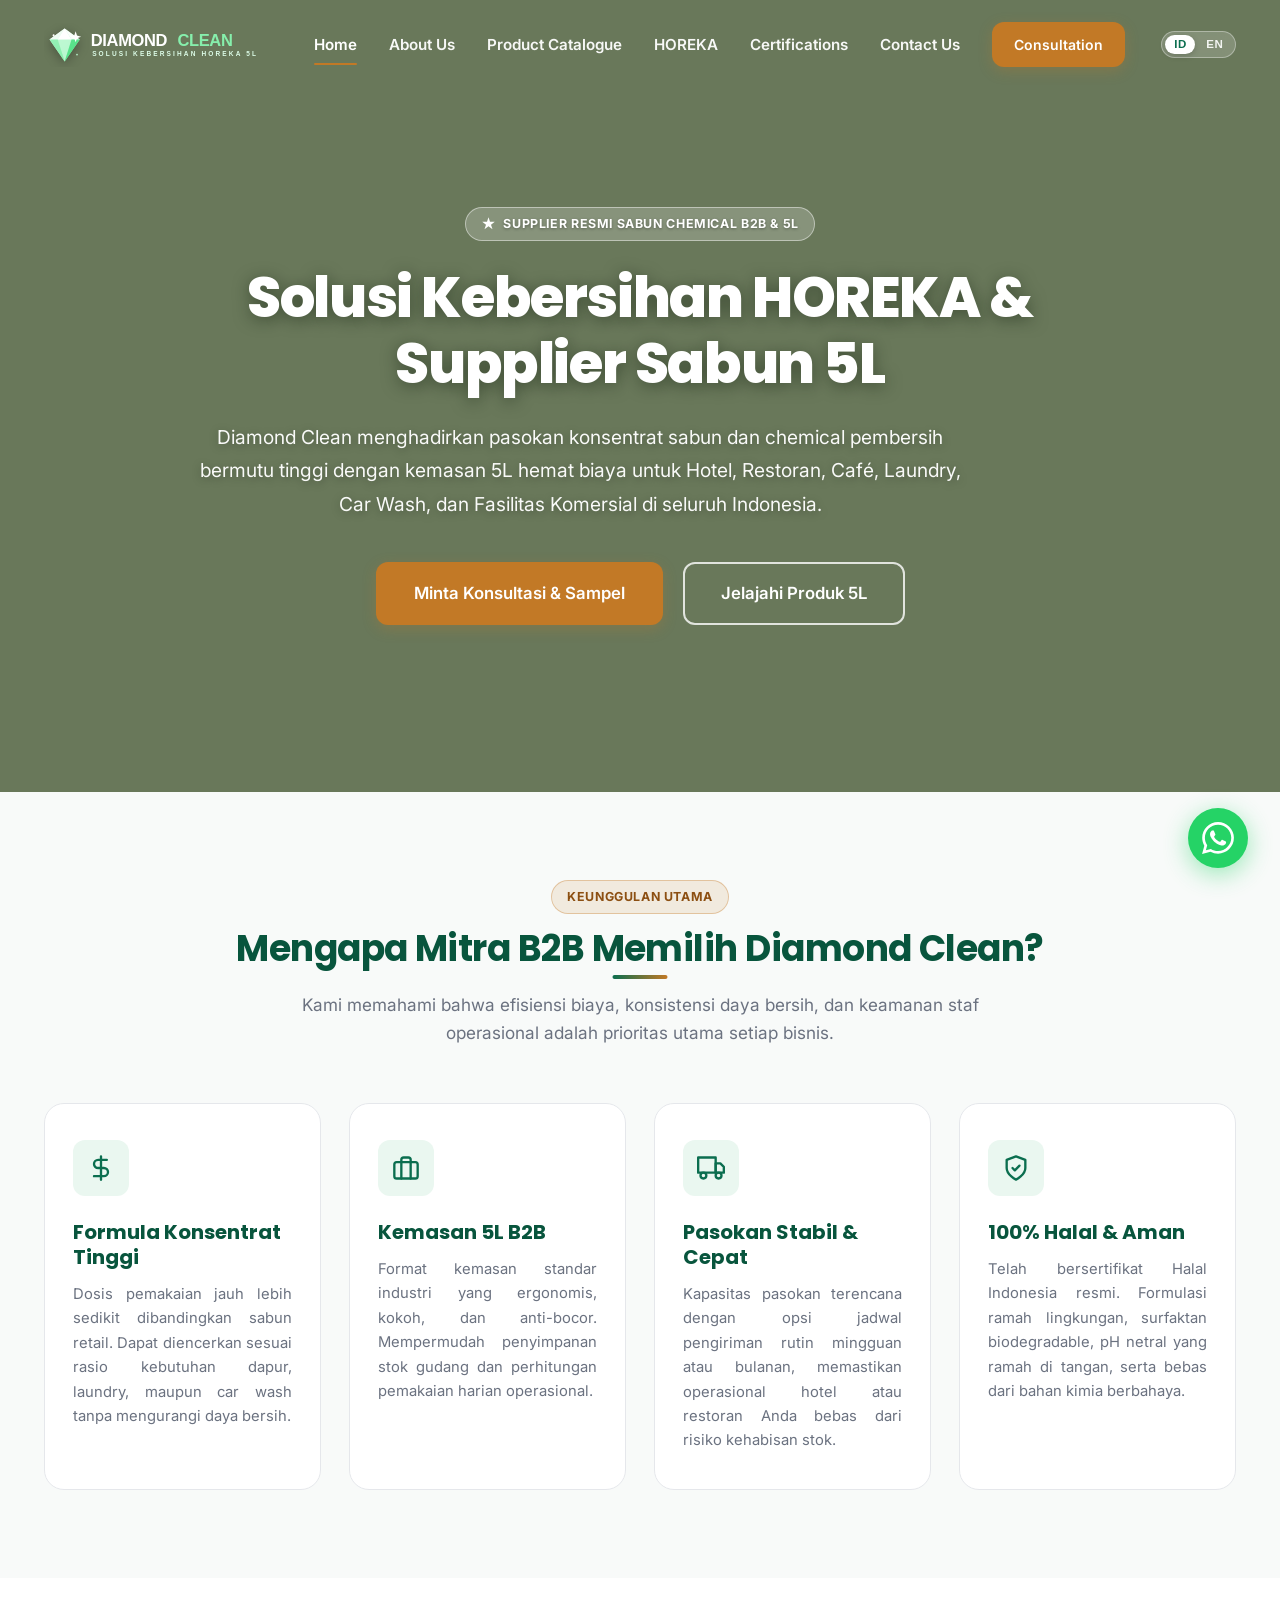
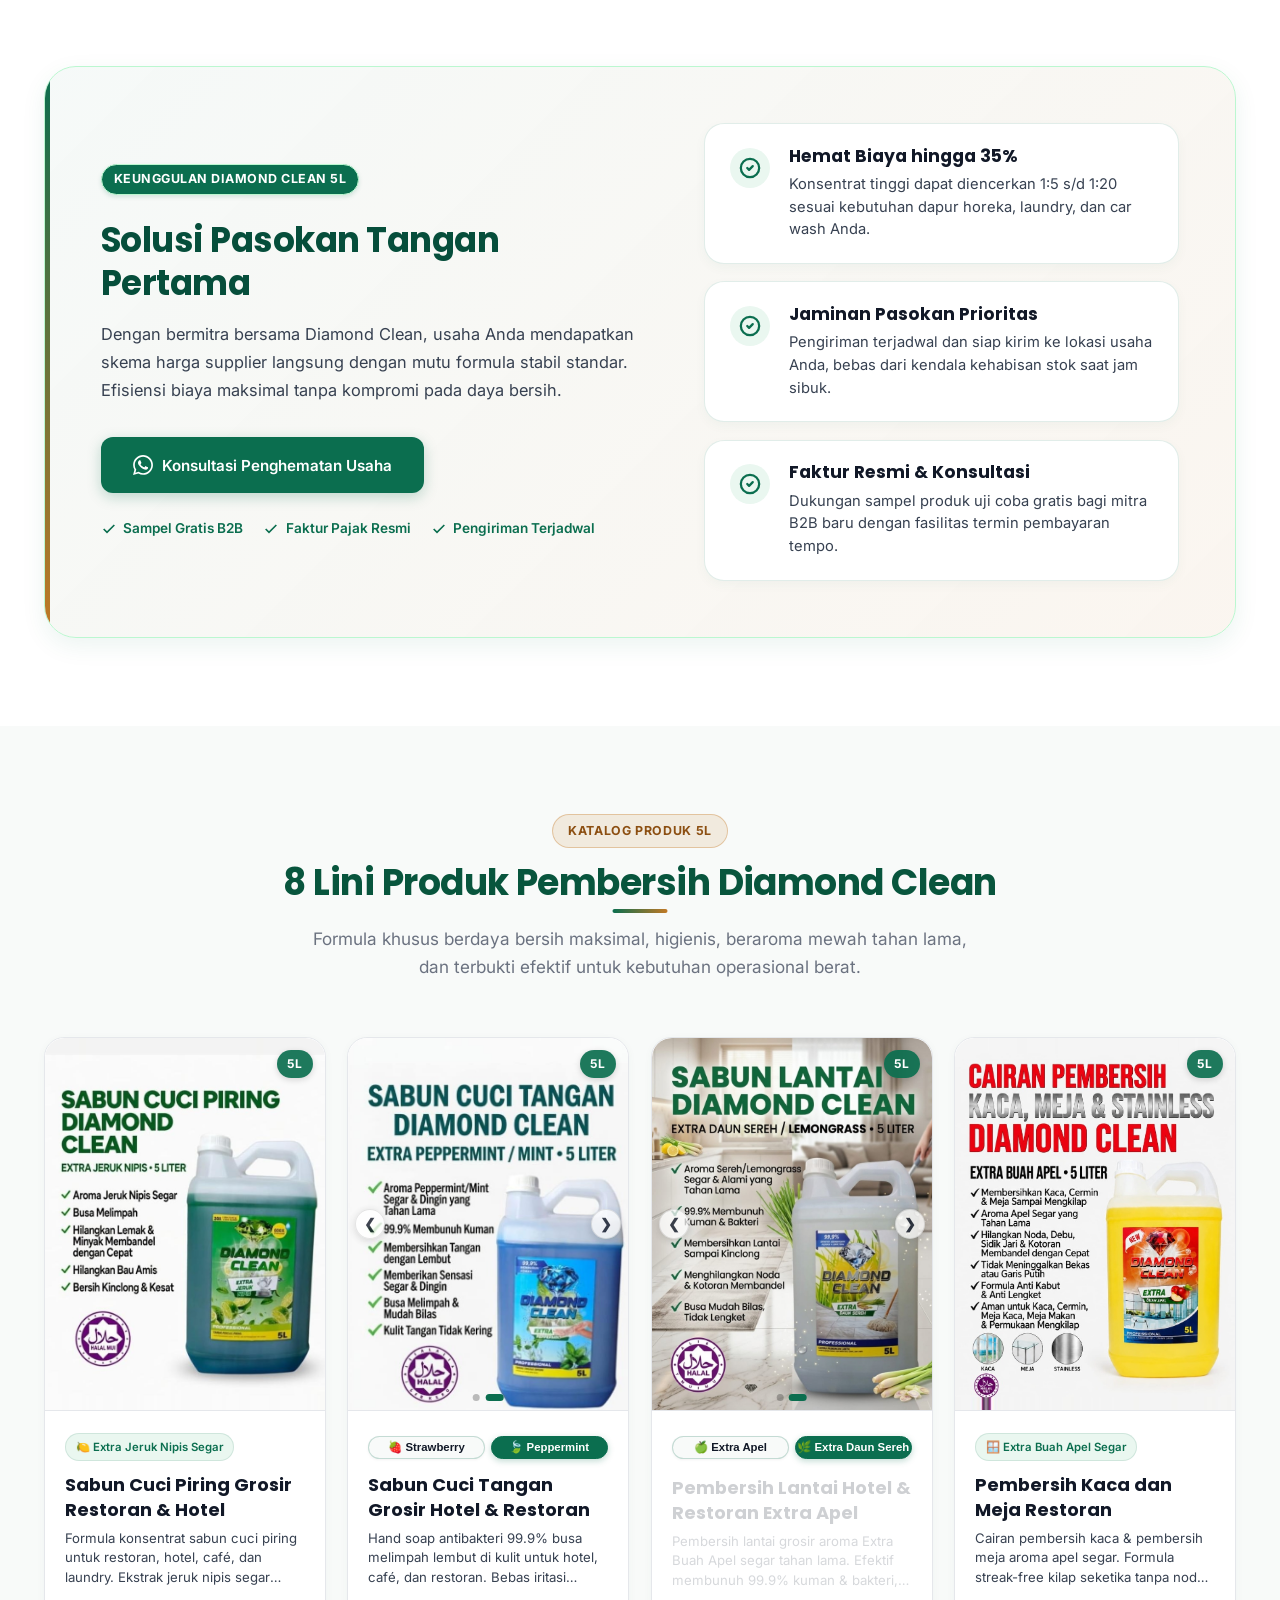
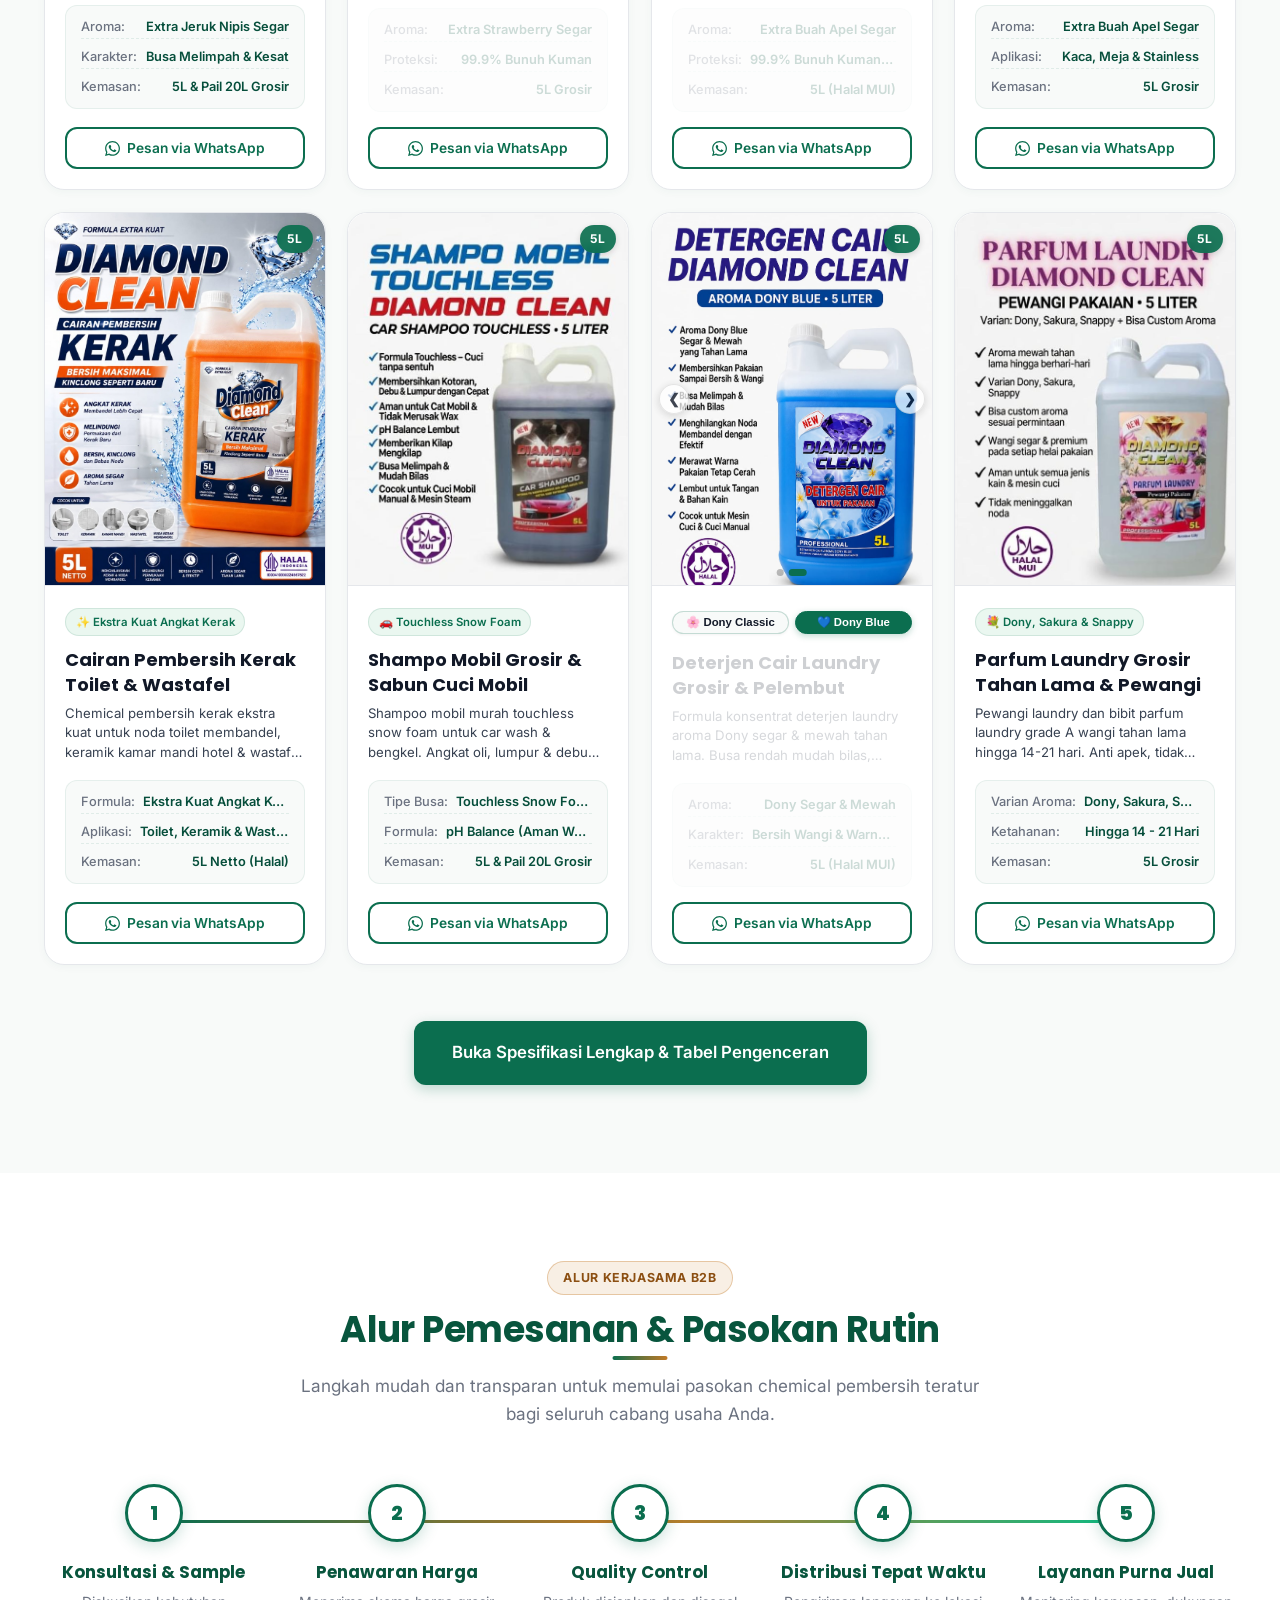
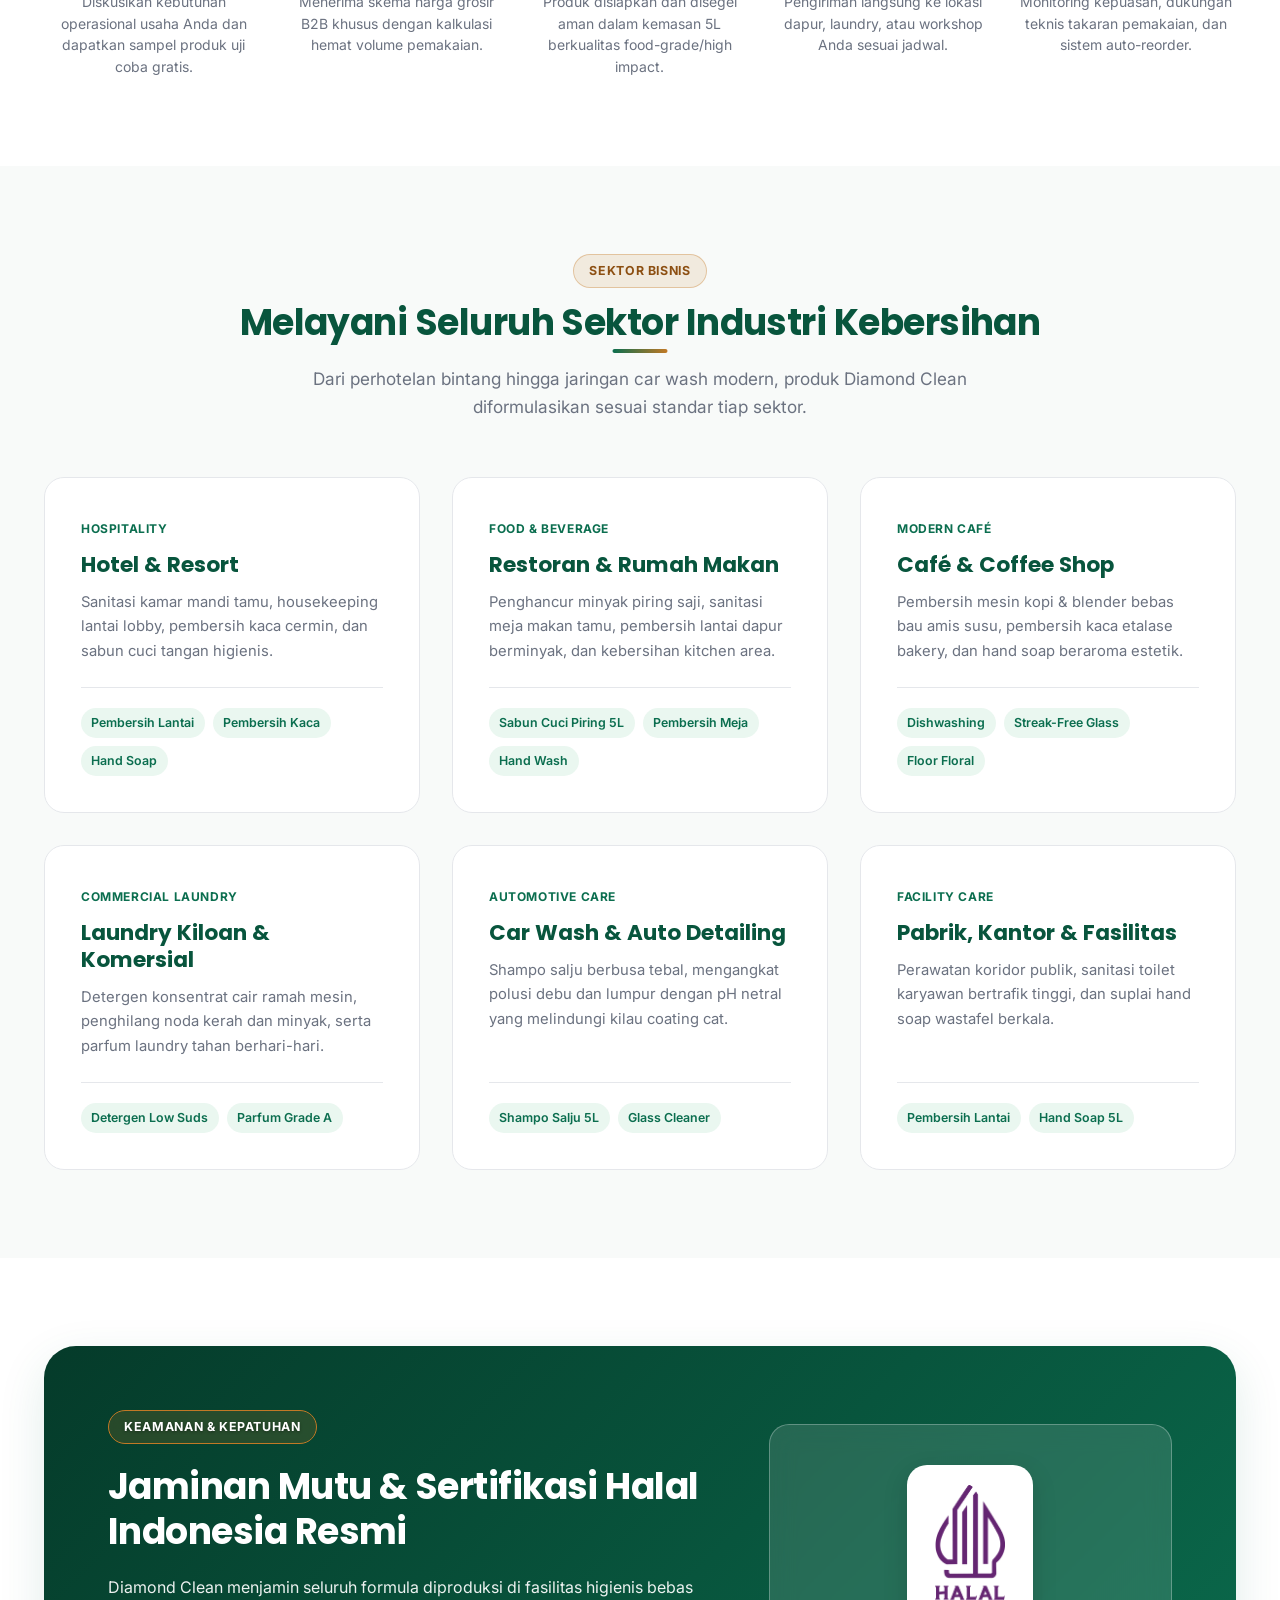
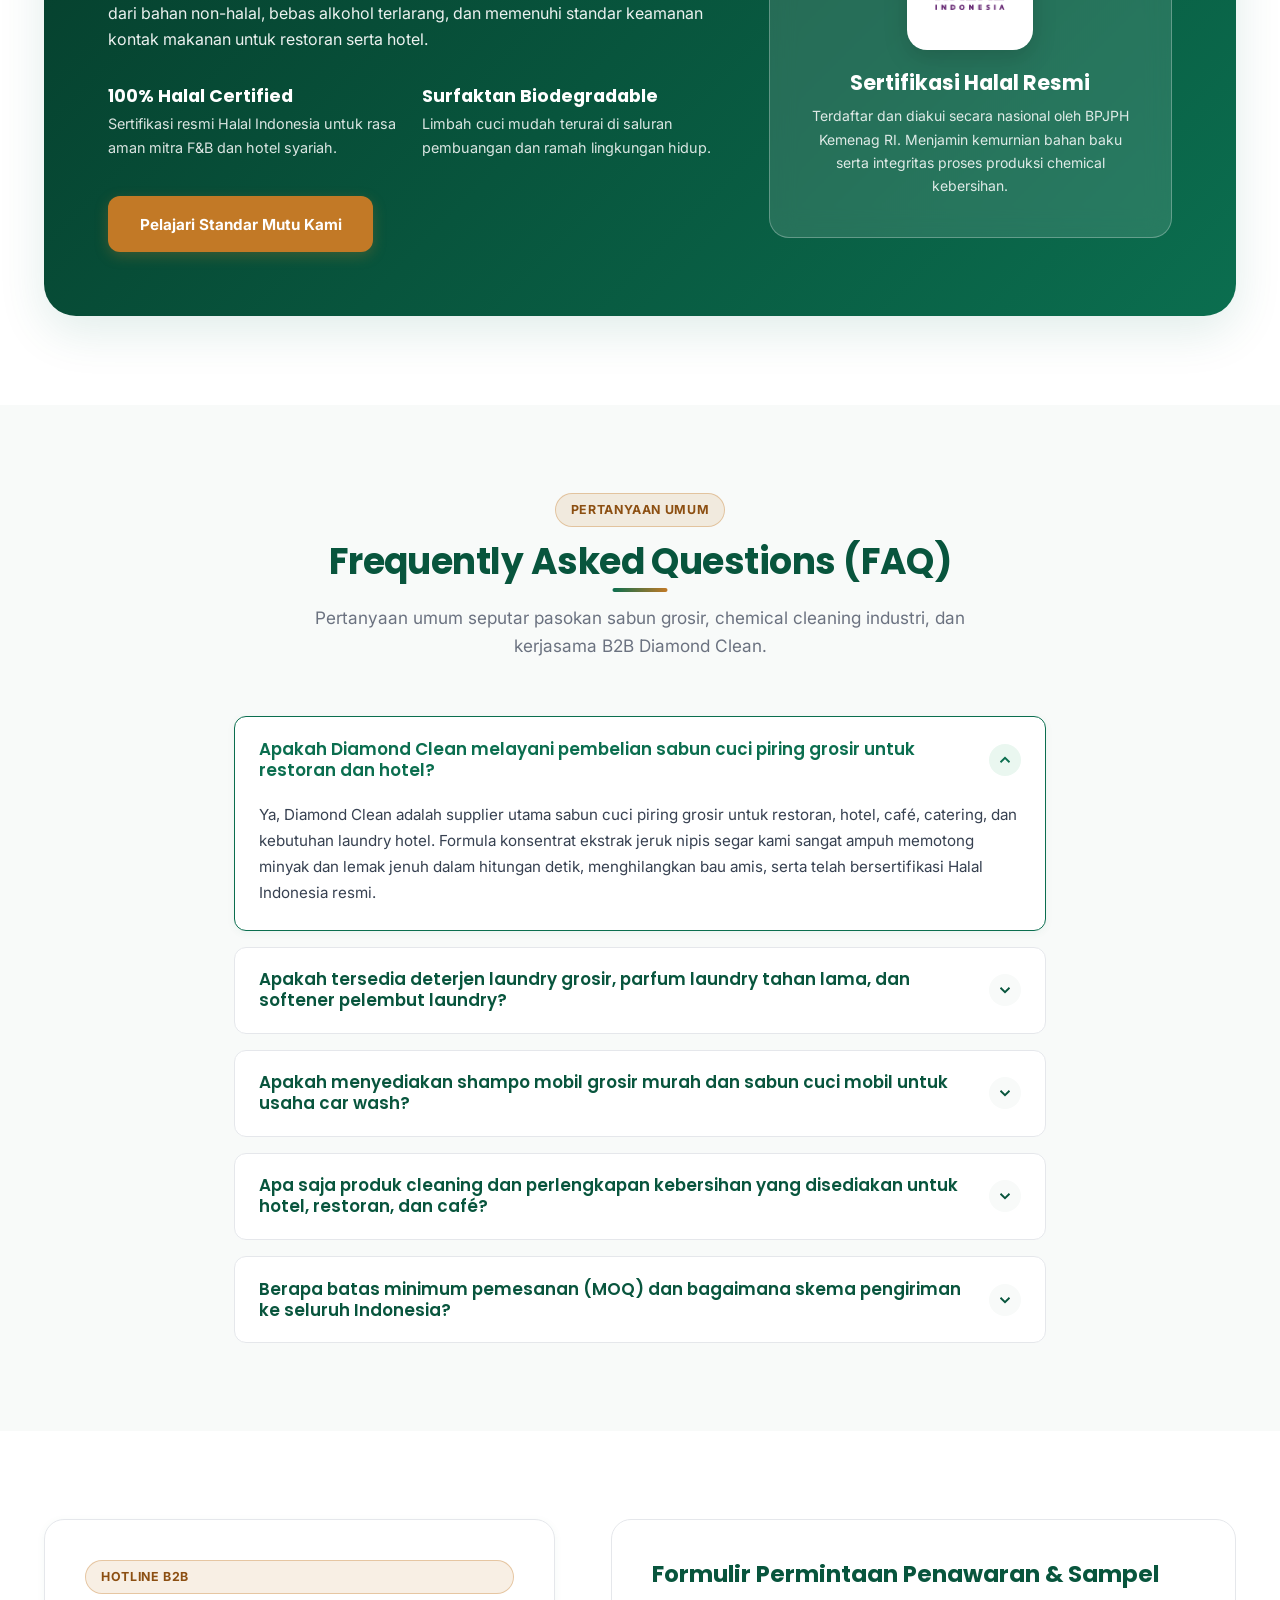
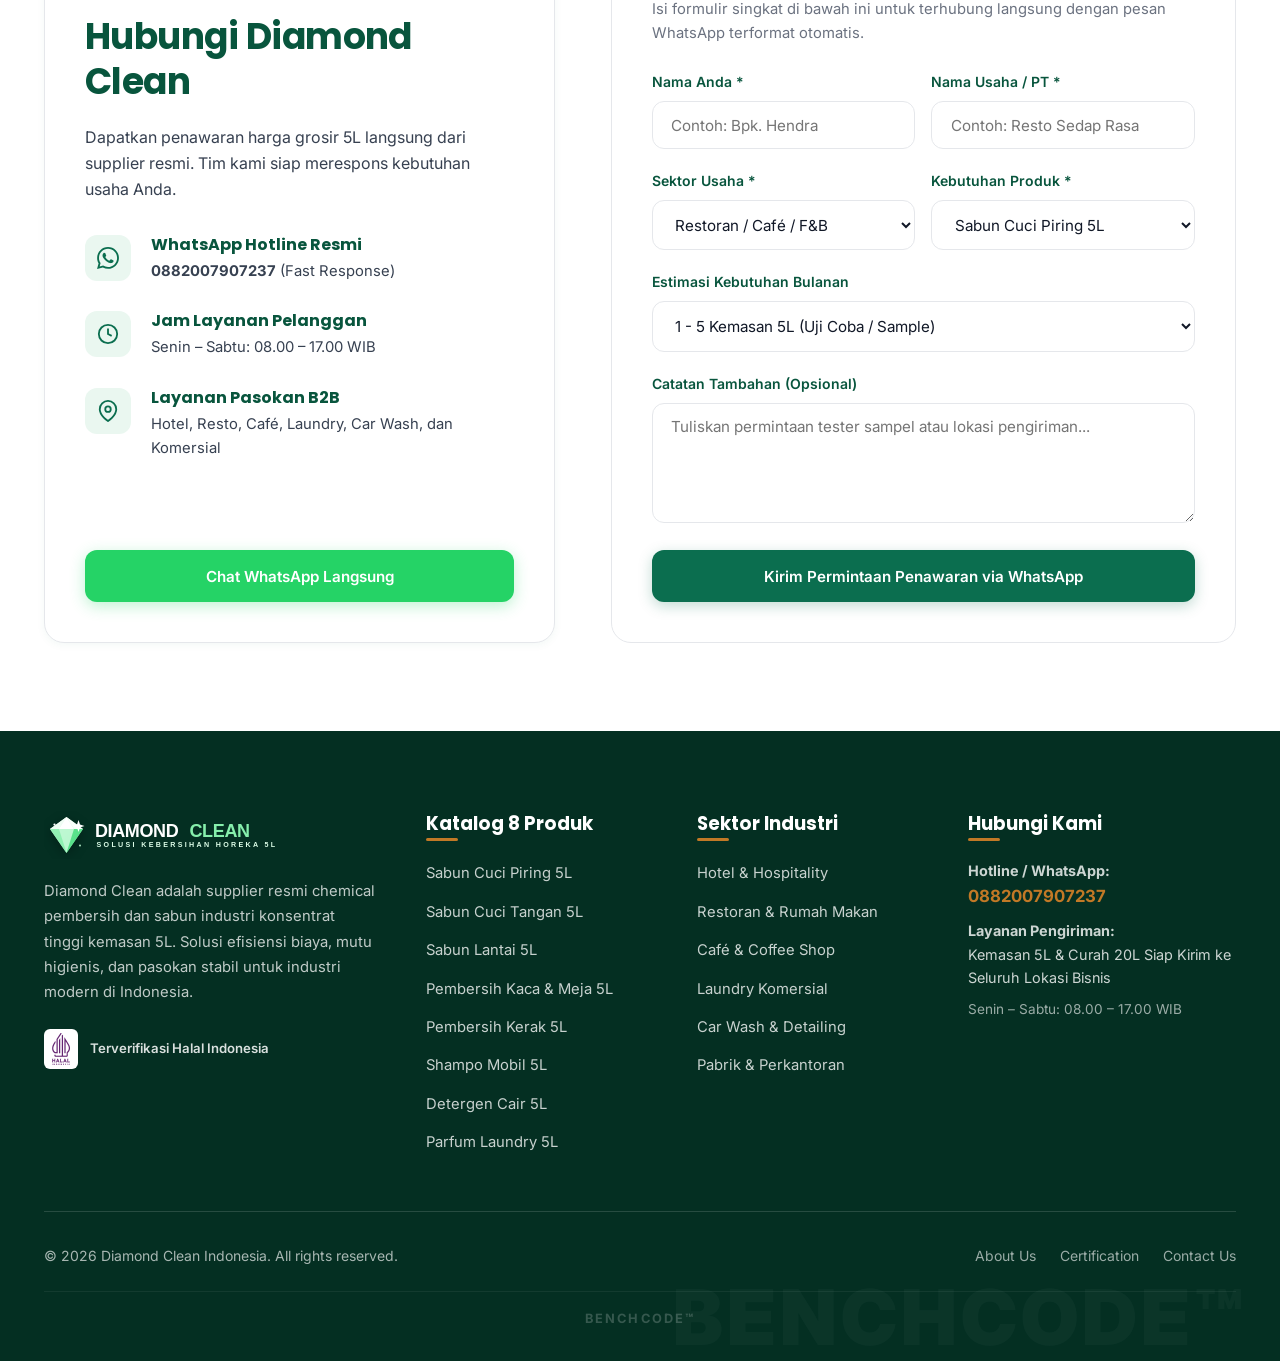
==== commit aeefe1ef: "feat: add Kemenkes PKRT regulatory documentation, centralized styles, and internationalization suppo" ====
--- a/index.html
+++ b/index.html
@@ -224,7 +224,6 @@
        2. HERO SECTION - High Impact B2B Banner with Animated Stat Cards
        ========================================================================= -->
   <section class="hero" id="home">
-    <img src="" alt="Diamond Clean Soap Supplier Banner" class="hero-bg">
     <div class="hero-overlay"></div>
     <div class="container">
       <div class="hero-center-layout">
@@ -252,9 +251,10 @@
   </section>
 
   <!-- =========================================================================
-       3. PREMIER FEATURE: VIDEO SHOWCASE SECTION (Permintaan Utama di HOME)
+       3. VIDEO SHOWCASE SECTION (STATUS: DI-HIDE SEMENTARA KARENA TENTATIF)
+       Catatan: Jangan dihapus. Untuk mengaktifkan kembali, cukup hapus style="display: none;"
        ========================================================================= -->
-  <section class="section-padding video-showcase-section" id="video-showcase">
+  <section class="section-padding video-showcase-section" id="video-showcase" style="display: none;">
     <div class="container">
       <div class="section-header text-center reveal">
         <span class="badge badge-accent" style="margin-bottom: 0.75rem;" data-i18n="video_badge">SHOWCASE VIDEO RESMI</span>
@@ -1166,7 +1166,7 @@
     <div class="container">
       <div class="halal-section-card reveal">
         <div class="halal-content-col">
-          <span class="badge badge-accent" style="margin-bottom: 1.25rem;">KEAMANAN & KEPATUHAN</span>
+          <span class="badge badge-accent" style="margin-bottom: 1.25rem;">KEAMANAN &amp; KEPATUHAN</span>
           <h2>Jaminan Mutu & Sertifikasi Halal Indonesia Resmi</h2>
           <p class="halal-desc-text">
             Diamond Clean menjamin seluruh formula diproduksi di fasilitas higienis bebas dari bahan non-halal, bebas
--- a/css/style.css
+++ b/css/style.css
@@ -12,11 +12,15 @@
   --color-primary-light: #10B981;   /* Vibrant Emerald Green */
   --color-secondary: #08553D;       /* Rich Deep Pine Green */
   --color-secondary-dark: #043627;  /* Dark Forest Slate */
-  --color-accent: #7AC143;          /* Vibrant Fresh Lime Green */
-  --color-accent-hover: #68A538;    /* Darker Fresh Lime */
+  --color-accent: #C27926;          /* Warm Amber Caramel (Replaced harsh neon lime) */
+  --color-accent-hover: #A8651B;    /* Darker Warm Amber */
   --color-light-mint: #EAF7F0;      /* Fresh Mint Light */
   --color-mint-border: #BBF7D0;     /* Soft Mint Border */
-  --color-halal-green: #047857;     /* Halal Badge Emerald */
+  /* Sage Green Color Palette */
+  --color-sage: #BFDAA4;            /* User-selected Sage Green HEX BFDAA4 */
+  --color-sage-dark: #A4C189;       /* Deeper Sage for gradient depth */
+  --color-sage-light: #D2ECC0;      /* Lighter Sage */
+  --color-sage-rgb: 191, 218, 164;
   
   --color-bg: #FFFFFF;              /* Pure Crisp White */
   --color-bg-light: #F8FAF9;        /* Soft Clean Off-White */
@@ -30,7 +34,7 @@
   /* RGB values for translucent green overlays & glassmorphism */
   --color-primary-rgb: 11, 110, 79;
   --color-secondary-rgb: 8, 85, 61;
-  --color-accent-rgb: 122, 193, 67;
+  --color-accent-rgb: 194, 121, 38;
   --color-dark-text-rgb: 17, 24, 39;
   
   /* Typography */
@@ -41,7 +45,7 @@
   --shadow-sm: 0 2px 8px rgba(11, 110, 79, 0.05);
   --shadow-md: 0 8px 24px rgba(11, 110, 79, 0.08);
   --shadow-lg: 0 16px 48px rgba(11, 110, 79, 0.12);
-  --shadow-glow: 0 0 25px rgba(122, 193, 67, 0.35);
+  --shadow-glow: 0 0 25px rgba(194, 121, 38, 0.35);
   --shadow-glass: 0 8px 32px 0 rgba(8, 85, 61, 0.15);
   
   /* Radii */
--- a/css/components.css
+++ b/css/components.css
@@ -52,14 +52,14 @@
 .btn-accent {
   background-color: var(--color-accent);
   color: #FFFFFF;
-  box-shadow: 0 4px 14px rgba(122, 193, 67, 0.3);
+  box-shadow: 0 4px 14px rgba(var(--color-accent-rgb), 0.28);
 }
 
 .btn-accent:hover {
   background-color: var(--color-accent-hover);
   color: #FFFFFF;
   transform: translateY(-2px);
-  box-shadow: 0 6px 20px rgba(122, 193, 67, 0.4);
+  box-shadow: 0 6px 20px rgba(var(--color-accent-rgb), 0.38);
 }
 
 .btn-white {
@@ -129,9 +129,9 @@
 }
 
 .badge-accent {
-  background-color: rgba(122, 193, 67, 0.18);
-  color: #3B7215;
-  border: 1px solid rgba(122, 193, 67, 0.45);
+  background-color: rgba(var(--color-accent-rgb), 0.12);
+  color: #8C4F12;
+  border: 1px solid rgba(var(--color-accent-rgb), 0.35);
 }
 
 .badge-clean {
@@ -139,6 +139,28 @@
   color: #FFFFFF;
   border: 1px solid rgba(255, 255, 255, 0.4);
   backdrop-filter: blur(8px);
+}
+
+/* Badges inside dark containers or banners */
+.halal-section-card .badge,
+.halal-section-card .badge-accent {
+  color: #FFFFFF !important;
+  background-color: rgba(var(--color-accent-rgb), 0.18) !important;
+  border: 1.5px solid var(--color-accent) !important;
+  backdrop-filter: blur(8px);
+  -webkit-backdrop-filter: blur(8px);
+  text-shadow: 0 1px 3px rgba(0, 0, 0, 0.4);
+}
+
+.page-hero-banner .badge,
+.hero .badge,
+.badge-light-text {
+  color: #FFFFFF !important;
+  background-color: rgba(255, 255, 255, 0.2) !important;
+  border-color: rgba(255, 255, 255, 0.45) !important;
+  backdrop-filter: blur(8px);
+  -webkit-backdrop-filter: blur(8px);
+  text-shadow: 0 1px 3px rgba(0, 0, 0, 0.35);
 }
 
 .badge-halal {
@@ -541,8 +563,10 @@
 
 /* --------------------------------------------------------------------------
    6. VIDEO SHOWCASE COMPONENT (Deep Emerald & Crisp White)
+   NOTE: Disembunyikan sementara per permintaan user (tentatif) - jangan dihapus
    -------------------------------------------------------------------------- */
 .video-showcase-section {
+  display: none !important;
   position: relative;
   background: linear-gradient(180deg, #FFFFFF 0%, var(--color-bg-mint) 50%, #FFFFFF 100%);
 }
--- a/css/pages.css
+++ b/css/pages.css
@@ -14,33 +14,25 @@
   color: #FFFFFF;
   padding: 8.5rem 0 6rem 0;
   overflow: hidden;
-  background-color: var(--color-secondary-dark);
+  background-color: #BFDAA4;
+  background: #BFDAA4;
 }
 
 /* Background image */
 .hero-bg {
-  position: absolute;
-  top: 0;
-  left: 0;
-  width: 100%;
-  height: 100%;
-  object-fit: cover;
-  object-position: center center;
-  z-index: 1;
-  filter: brightness(0.85) saturate(1.1);
-}
-
-/* Clean Translucent Green Overlay (Hijau Tembus Pandang) */
+  display: none;
+}
+
+/* Hero Overlay (Meredupkan 45%) */
 .hero-overlay {
   position: absolute;
   top: 0;
   left: 0;
   width: 100%;
   height: 100%;
-  background: linear-gradient(135deg, rgba(6, 78, 59, 0.82) 0%, rgba(11, 110, 79, 0.72) 45%, rgba(22, 163, 74, 0.76) 100%);
-  backdrop-filter: blur(3px);
-  -webkit-backdrop-filter: blur(3px);
+  background: rgba(0, 0, 0, 0.45);
   z-index: 2;
+  pointer-events: none;
 }
 
 .hero .container {
@@ -64,21 +56,22 @@
   font-weight: 800;
   line-height: 1.18;
   margin-bottom: 1.5rem;
-  text-shadow: 0 2px 14px rgba(4, 54, 39, 0.4);
+  text-shadow: 0 3px 14px rgba(24, 38, 20, 0.45);
 }
 
 .hero-content h1 span {
-  color: var(--color-accent);
+  color: #FFFFFF;
+  text-shadow: 0 3px 16px rgba(24, 38, 20, 0.5);
   display: inline-block;
 }
 
 .hero-content .subtitle {
   font-size: 1.2rem;
-  color: rgba(255, 255, 255, 0.95);
+  color: rgba(255, 255, 255, 0.96);
   margin-bottom: 2.5rem;
   line-height: 1.75;
   max-width: 780px;
-  text-shadow: 0 1px 6px rgba(4, 54, 39, 0.3);
+  text-shadow: 0 2px 8px rgba(24, 38, 20, 0.35);
 }
 
 .hero-buttons {
@@ -138,7 +131,7 @@
    3. KEUNGGULAN DIAMOND CLEAN 5L SHOWCASE BANNER
    -------------------------------------------------------------------------- */
 .advantage-banner {
-  background: linear-gradient(135deg, rgba(11, 110, 79, 0.04) 0%, rgba(122, 193, 67, 0.08) 100%);
+  background: linear-gradient(135deg, rgba(11, 110, 79, 0.04) 0%, rgba(var(--color-accent-rgb), 0.07) 100%);
   border-radius: var(--radius-xl);
   border: 1.5px solid var(--color-mint-border);
   box-shadow: var(--shadow-md);
@@ -876,6 +869,16 @@
   box-shadow: var(--shadow-lg);
 }
 
+.halal-section-card .badge,
+.halal-section-card .badge-accent {
+  background-color: rgba(var(--color-accent-rgb), 0.18);
+  color: #FFFFFF !important;
+  border: 1.5px solid var(--color-accent);
+  backdrop-filter: blur(8px);
+  -webkit-backdrop-filter: blur(8px);
+  text-shadow: 0 1px 3px rgba(0, 0, 0, 0.4);
+}
+
 .halal-section-card h2,
 .halal-section-card h3 {
   color: #FFFFFF;
@@ -911,6 +914,319 @@
   margin-bottom: 1.25rem;
 }
 
+/* ==========================================================================
+   KEMENKES RI PKRT CERTIFICATION SHOWCASE (sustainability.html)
+   ========================================================================== */
+.cert-trust-matrix {
+  display: grid;
+  grid-template-columns: repeat(4, 1fr);
+  gap: 1.25rem;
+  margin-bottom: 2.75rem;
+}
+
+.cert-trust-item {
+  display: flex;
+  align-items: center;
+  gap: 1rem;
+  background: var(--color-bg-light);
+  border: 1px solid var(--color-border);
+  border-radius: var(--radius-md);
+  padding: 1.1rem 1.25rem;
+  transition: var(--transition-fast);
+}
+
+.cert-trust-item:hover {
+  border-color: var(--color-primary-light);
+  box-shadow: var(--shadow-sm);
+  transform: translateY(-2px);
+}
+
+.cert-trust-icon {
+  width: 44px;
+  height: 44px;
+  border-radius: var(--radius-sm);
+  background: var(--color-light-mint);
+  display: flex;
+  align-items: center;
+  justify-content: center;
+  flex-shrink: 0;
+}
+
+.cert-trust-text {
+  display: flex;
+  flex-direction: column;
+}
+
+.cert-trust-label {
+  font-size: 0.725rem;
+  color: var(--color-muted-text);
+  text-transform: uppercase;
+  letter-spacing: 0.04em;
+  font-weight: 600;
+  margin-bottom: 0.15rem;
+}
+
+.cert-trust-text strong {
+  font-size: 0.925rem;
+  color: var(--color-dark-text);
+  font-weight: 700;
+  line-height: 1.25;
+}
+
+.cert-docs-grid {
+  display: grid;
+  grid-template-columns: 1fr 1fr;
+  gap: 2.25rem;
+  margin-bottom: 2.5rem;
+}
+
+.cert-doc-card {
+  background: #FFFFFF;
+  border: 1.5px solid var(--color-border);
+  border-radius: var(--radius-lg);
+  box-shadow: var(--shadow-md);
+  overflow: hidden;
+  display: flex;
+  flex-direction: column;
+  transition: var(--transition-normal);
+}
+
+.cert-doc-card:hover {
+  border-color: var(--color-primary);
+  box-shadow: var(--shadow-lg);
+  transform: translateY(-4px);
+}
+
+.cert-doc-card.highlight-card {
+  border-color: var(--color-mint-border);
+  background: linear-gradient(180deg, #FFFFFF 0%, rgba(234, 247, 240, 0.25) 100%);
+}
+
+.cert-doc-header {
+  display: flex;
+  align-items: flex-start;
+  justify-content: space-between;
+  padding: 1.5rem 1.75rem 1rem 1.75rem;
+  gap: 1rem;
+  border-bottom: 1px solid rgba(0, 0, 0, 0.05);
+}
+
+.cert-doc-header-info h3 {
+  font-size: 1.25rem;
+  color: var(--color-primary-dark);
+  margin-top: 0.5rem;
+  margin-bottom: 0.25rem;
+  line-height: 1.3;
+}
+
+.cert-doc-sub {
+  font-size: 0.85rem;
+  color: var(--color-muted-text);
+  margin: 0;
+}
+
+.cert-seal-badge {
+  font-size: 0.725rem;
+  font-weight: 700;
+  padding: 0.35rem 0.65rem;
+  border-radius: var(--radius-full);
+  background: var(--color-light-mint);
+  color: var(--color-primary);
+  border: 1px solid var(--color-mint-border);
+  white-space: nowrap;
+}
+
+.cert-seal-badge.seal-accent {
+  background: rgba(var(--color-accent-rgb), 0.12);
+  color: #8D5213;
+  border-color: rgba(var(--color-accent-rgb), 0.35);
+}
+
+.cert-doc-preview-wrapper {
+  position: relative;
+  background: #F3F4F6;
+  padding: 1.25rem;
+  display: flex;
+  align-items: center;
+  justify-content: center;
+  cursor: pointer;
+  overflow: hidden;
+  border-bottom: 1px solid var(--color-border);
+}
+
+.cert-doc-img {
+  width: 100%;
+  max-width: 440px;
+  height: 380px;
+  object-fit: contain;
+  object-position: top;
+  border-radius: var(--radius-sm);
+  background: #FFFFFF;
+  box-shadow: 0 4px 16px rgba(0, 0, 0, 0.1);
+  transition: transform 0.3s ease;
+}
+
+.cert-doc-preview-wrapper:hover .cert-doc-img {
+  transform: scale(1.02);
+}
+
+.cert-doc-overlay {
+  position: absolute;
+  inset: 0;
+  background: rgba(11, 110, 79, 0.65);
+  backdrop-filter: blur(2px);
+  display: flex;
+  align-items: center;
+  justify-content: center;
+  opacity: 0;
+  transition: opacity 0.25s ease;
+}
+
+.cert-doc-preview-wrapper:hover .cert-doc-overlay {
+  opacity: 1;
+}
+
+.btn-zoom {
+  background: #FFFFFF;
+  color: var(--color-primary);
+  font-size: 0.9rem;
+  font-weight: 700;
+  padding: 0.65rem 1.25rem;
+  border-radius: var(--radius-full);
+  display: inline-flex;
+  align-items: center;
+  gap: 0.5rem;
+  box-shadow: 0 8px 20px rgba(0, 0, 0, 0.2);
+  transform: translateY(6px);
+  transition: transform 0.25s ease;
+}
+
+.cert-doc-preview-wrapper:hover .btn-zoom {
+  transform: translateY(0);
+}
+
+.cert-preview-watermark {
+  position: absolute;
+  bottom: 0.75rem;
+  right: 1.25rem;
+  background: rgba(17, 24, 39, 0.75);
+  color: #FFFFFF;
+  font-size: 0.75rem;
+  font-weight: 600;
+  padding: 0.2rem 0.6rem;
+  border-radius: var(--radius-sm);
+  pointer-events: none;
+}
+
+.cert-meta-body {
+  padding: 1.5rem 1.75rem;
+  flex: 1;
+}
+
+.cert-meta-list {
+  list-style: none;
+  padding: 0;
+  margin: 0;
+  display: flex;
+  flex-direction: column;
+  gap: 0.75rem;
+}
+
+.cert-meta-list li {
+  display: flex;
+  justify-content: space-between;
+  align-items: flex-start;
+  gap: 1rem;
+  padding-bottom: 0.65rem;
+  border-bottom: 1px dashed var(--color-border);
+  font-size: 0.9rem;
+  line-height: 1.45;
+}
+
+.cert-meta-list li:last-child {
+  border-bottom: none;
+  padding-bottom: 0;
+}
+
+.cert-meta-list li.highlight-meta {
+  background: var(--color-light-mint);
+  padding: 0.65rem 0.85rem;
+  border-radius: var(--radius-sm);
+  border: 1px solid var(--color-mint-border);
+}
+
+.meta-label {
+  color: var(--color-muted-text);
+  font-weight: 500;
+  flex-shrink: 0;
+}
+
+.meta-value {
+  color: var(--color-dark-text);
+  font-weight: 600;
+  text-align: right;
+}
+
+.font-mono {
+  font-family: ui-monospace, SFMono-Regular, Menlo, Monaco, Consolas, monospace;
+}
+
+.font-bold {
+  font-weight: 700;
+}
+
+.text-primary {
+  color: var(--color-primary);
+}
+
+.text-success {
+  color: var(--color-success);
+}
+
+.cert-compliance-banner {
+  background: linear-gradient(135deg, var(--color-bg-mint) 0%, #FFFFFF 100%);
+  border: 1.5px solid var(--color-mint-border);
+  border-radius: var(--radius-lg);
+  padding: 1.75rem 2rem;
+  display: flex;
+  align-items: center;
+  gap: 1.75rem;
+  box-shadow: var(--shadow-sm);
+}
+
+.cert-compliance-icon {
+  width: 56px;
+  height: 56px;
+  border-radius: var(--radius-md);
+  background: #FFFFFF;
+  border: 1.5px solid var(--color-mint-border);
+  display: flex;
+  align-items: center;
+  justify-content: center;
+  flex-shrink: 0;
+  box-shadow: 0 4px 12px rgba(11, 110, 79, 0.08);
+}
+
+.cert-compliance-content {
+  flex: 1;
+}
+
+.cert-compliance-content h4 {
+  font-size: 1.15rem;
+  color: var(--color-primary-dark);
+  margin-bottom: 0.35rem;
+}
+
+.cert-compliance-content p {
+  font-size: 0.92rem;
+  color: var(--color-body-text);
+  line-height: 1.6;
+  margin: 0;
+  text-align: justify;
+  text-justify: inter-word;
+  text-align-last: left;
+}
+
 /* Halal Detail Section (sustainability.html) */
 .halal-detail-grid {
   display: grid;
@@ -960,7 +1276,7 @@
 }
 
 .halal-cert-box {
-  background: linear-gradient(135deg, rgba(11, 110, 79, 0.08) 0%, rgba(122, 193, 67, 0.1) 100%);
+  background: linear-gradient(135deg, rgba(11, 110, 79, 0.08) 0%, rgba(var(--color-accent-rgb), 0.08) 100%);
   border-radius: var(--radius-xl);
   border: 1.5px solid var(--color-mint-border);
   padding: 3rem 2.5rem;
@@ -1332,24 +1648,26 @@
   padding-bottom: 4.5rem;
   display: flex;
   align-items: center;
-  background-color: var(--color-secondary);
+  background-color: #BFDAA4;
+  background: #BFDAA4;
   color: #FFFFFF;
   overflow: hidden;
 }
 
+.page-hero-banner::before {
+  content: '';
+  position: absolute;
+  top: 0;
+  left: 0;
+  width: 100%;
+  height: 100%;
+  background: rgba(0, 0, 0, 0.45);
+  z-index: 2;
+  pointer-events: none;
+}
+
 .page-hero-bg {
-  position: absolute;
-  right: 0;
-  top: 0;
-  height: 100%;
-  width: 52%;
-  background-size: cover;
-  background-position: center;
-  opacity: 0.35;
-  z-index: 1;
-  pointer-events: none;
-  -webkit-mask-image: linear-gradient(to right, transparent 0%, rgba(0, 0, 0, 1) 30%);
-  mask-image: linear-gradient(to right, transparent 0%, rgba(0, 0, 0, 1) 30%);
+  display: none;
 }
 
 .page-hero-content {
@@ -1362,34 +1680,64 @@
   color: #FFFFFF;
   font-size: 3rem;
   margin-bottom: 1rem;
+  text-shadow: 0 3px 14px rgba(24, 38, 20, 0.45);
 }
 
 .page-hero-content p {
-  color: rgba(255, 255, 255, 0.92);
+  color: rgba(255, 255, 255, 0.96);
   font-size: 1.15rem;
   line-height: 1.7;
+  text-shadow: 0 1px 8px rgba(24, 38, 20, 0.35);
   text-align: justify;
   text-justify: inter-word;
   text-align-last: left;
 }
 
+.page-hero-banner .badge {
+  background-color: rgba(255, 255, 255, 0.25);
+  color: #FFFFFF;
+  border-color: rgba(255, 255, 255, 0.5);
+  backdrop-filter: blur(8px);
+  -webkit-backdrop-filter: blur(8px);
+  text-shadow: 0 1px 4px rgba(0, 0, 0, 0.25);
+}
+
 .breadcrumbs {
   display: flex;
   align-items: center;
   gap: 0.5rem;
   font-size: 0.875rem;
-  color: rgba(255, 255, 255, 0.75);
+  color: rgba(255, 255, 255, 0.85);
   margin-bottom: 1.25rem;
+  text-shadow: 0 1px 4px rgba(24, 38, 20, 0.3);
 }
 
 .breadcrumbs a {
-  color: var(--color-accent);
+  color: #FFFFFF;
+  font-weight: 600;
+  text-decoration: underline;
+  text-underline-offset: 3px;
 }
 
 /* --------------------------------------------------------------------------
    RESPONSIVE BREAKPOINTS
    -------------------------------------------------------------------------- */
 @media (max-width: 1024px) {
+  .cert-trust-matrix {
+    grid-template-columns: repeat(2, 1fr);
+  }
+
+  .cert-docs-grid {
+    grid-template-columns: 1fr;
+    gap: 2rem;
+  }
+
+  .cert-compliance-banner {
+    flex-direction: column;
+    text-align: left;
+    align-items: flex-start;
+  }
+
   .feature-grid {
     grid-template-columns: repeat(2, 1fr);
   }
@@ -1466,6 +1814,31 @@
 }
 
 @media (max-width: 768px) {
+  .cert-trust-matrix {
+    grid-template-columns: 1fr;
+    gap: 0.85rem;
+  }
+
+  .cert-doc-header {
+    flex-direction: column;
+    align-items: flex-start;
+    gap: 0.5rem;
+  }
+
+  .cert-doc-img {
+    height: 300px;
+  }
+
+  .cert-meta-list li {
+    flex-direction: column;
+    align-items: flex-start;
+    gap: 0.25rem;
+  }
+
+  .meta-value {
+    text-align: left;
+  }
+
   .hero {
     min-height: auto;
     padding: 7.5rem 0 4rem 0;
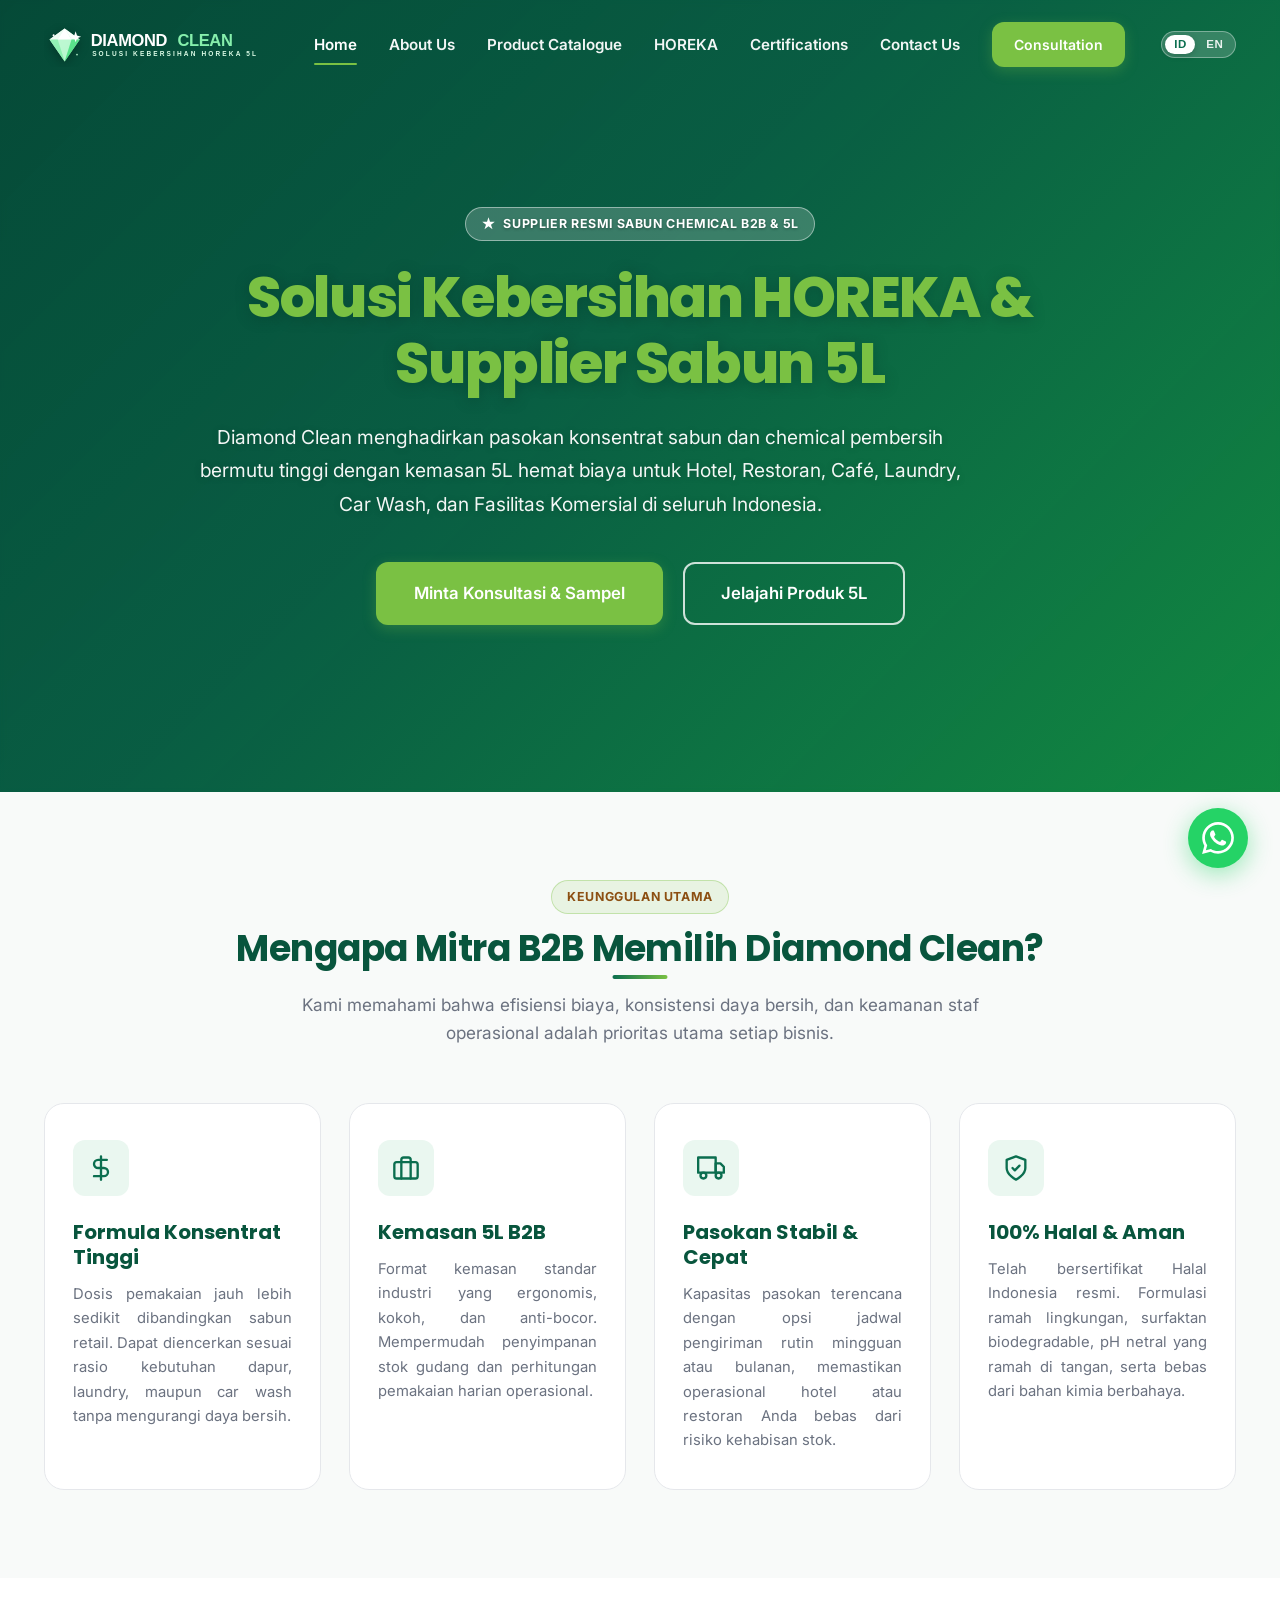
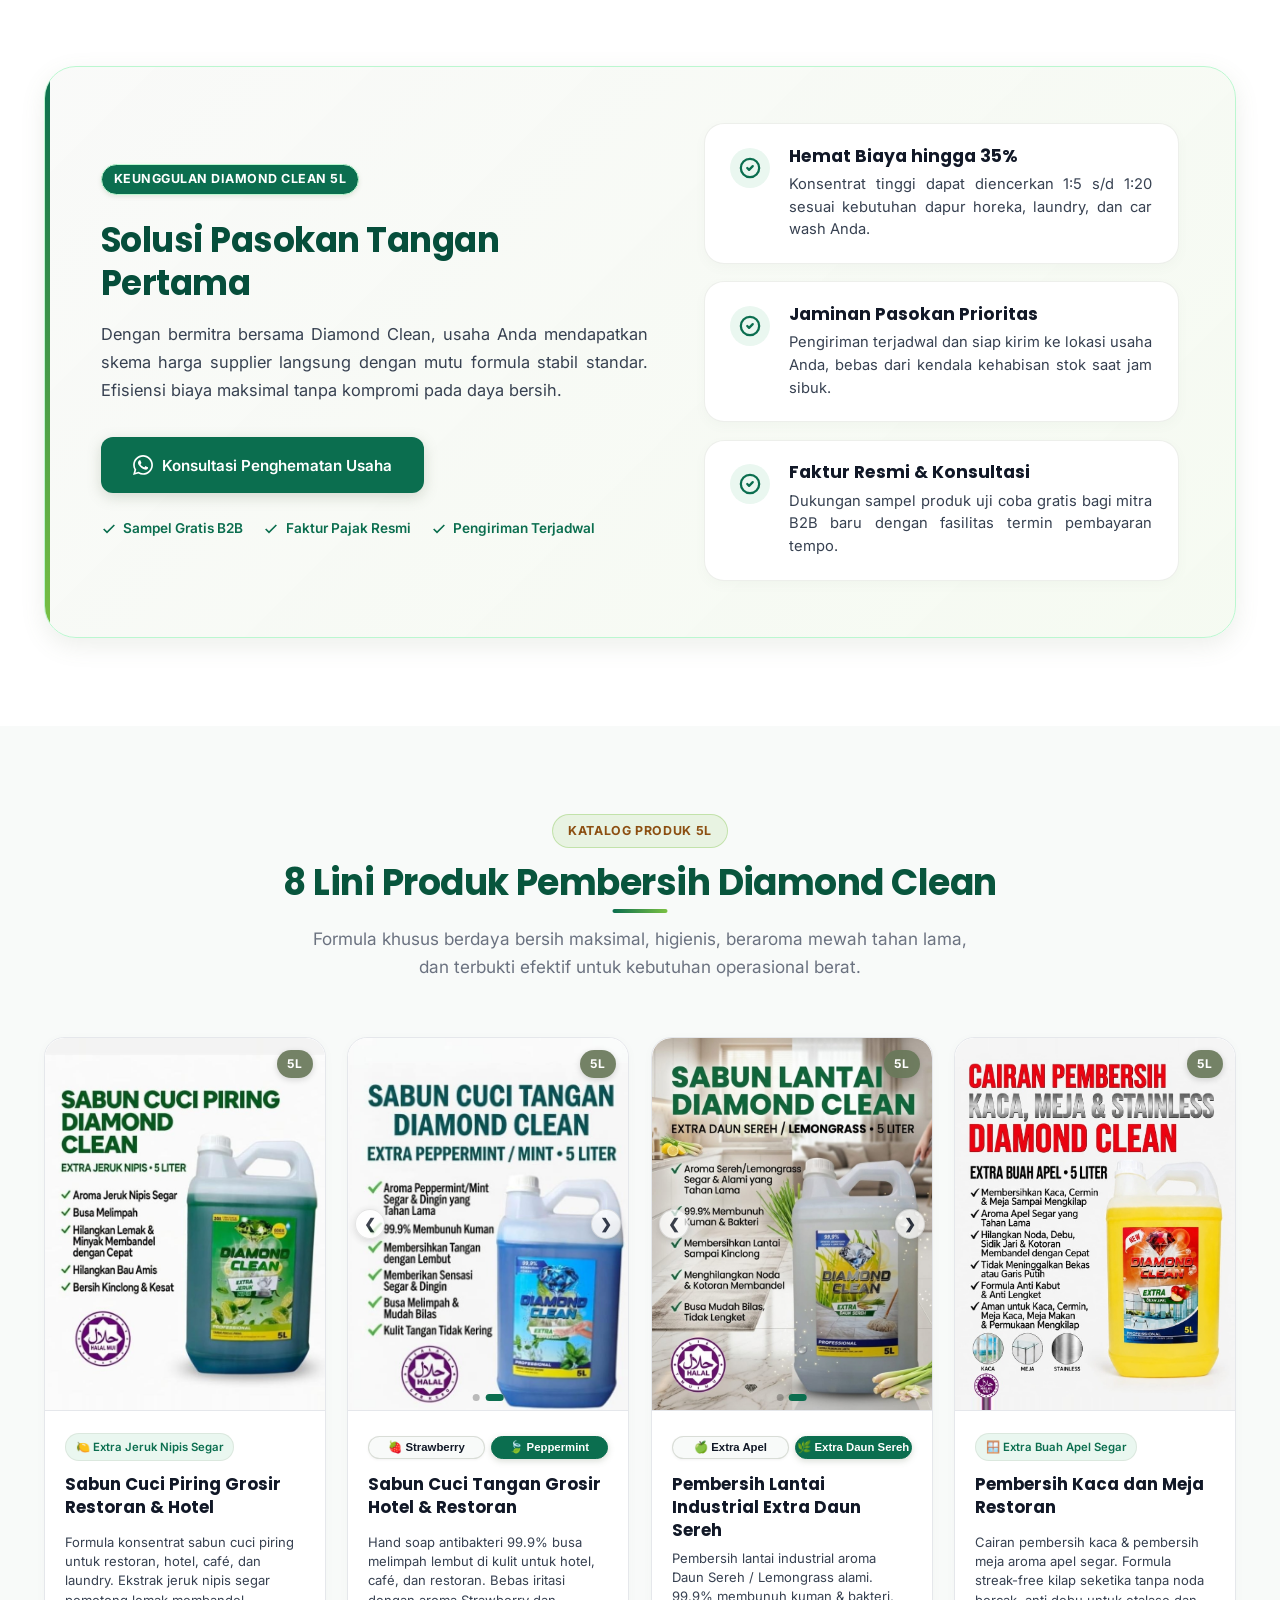
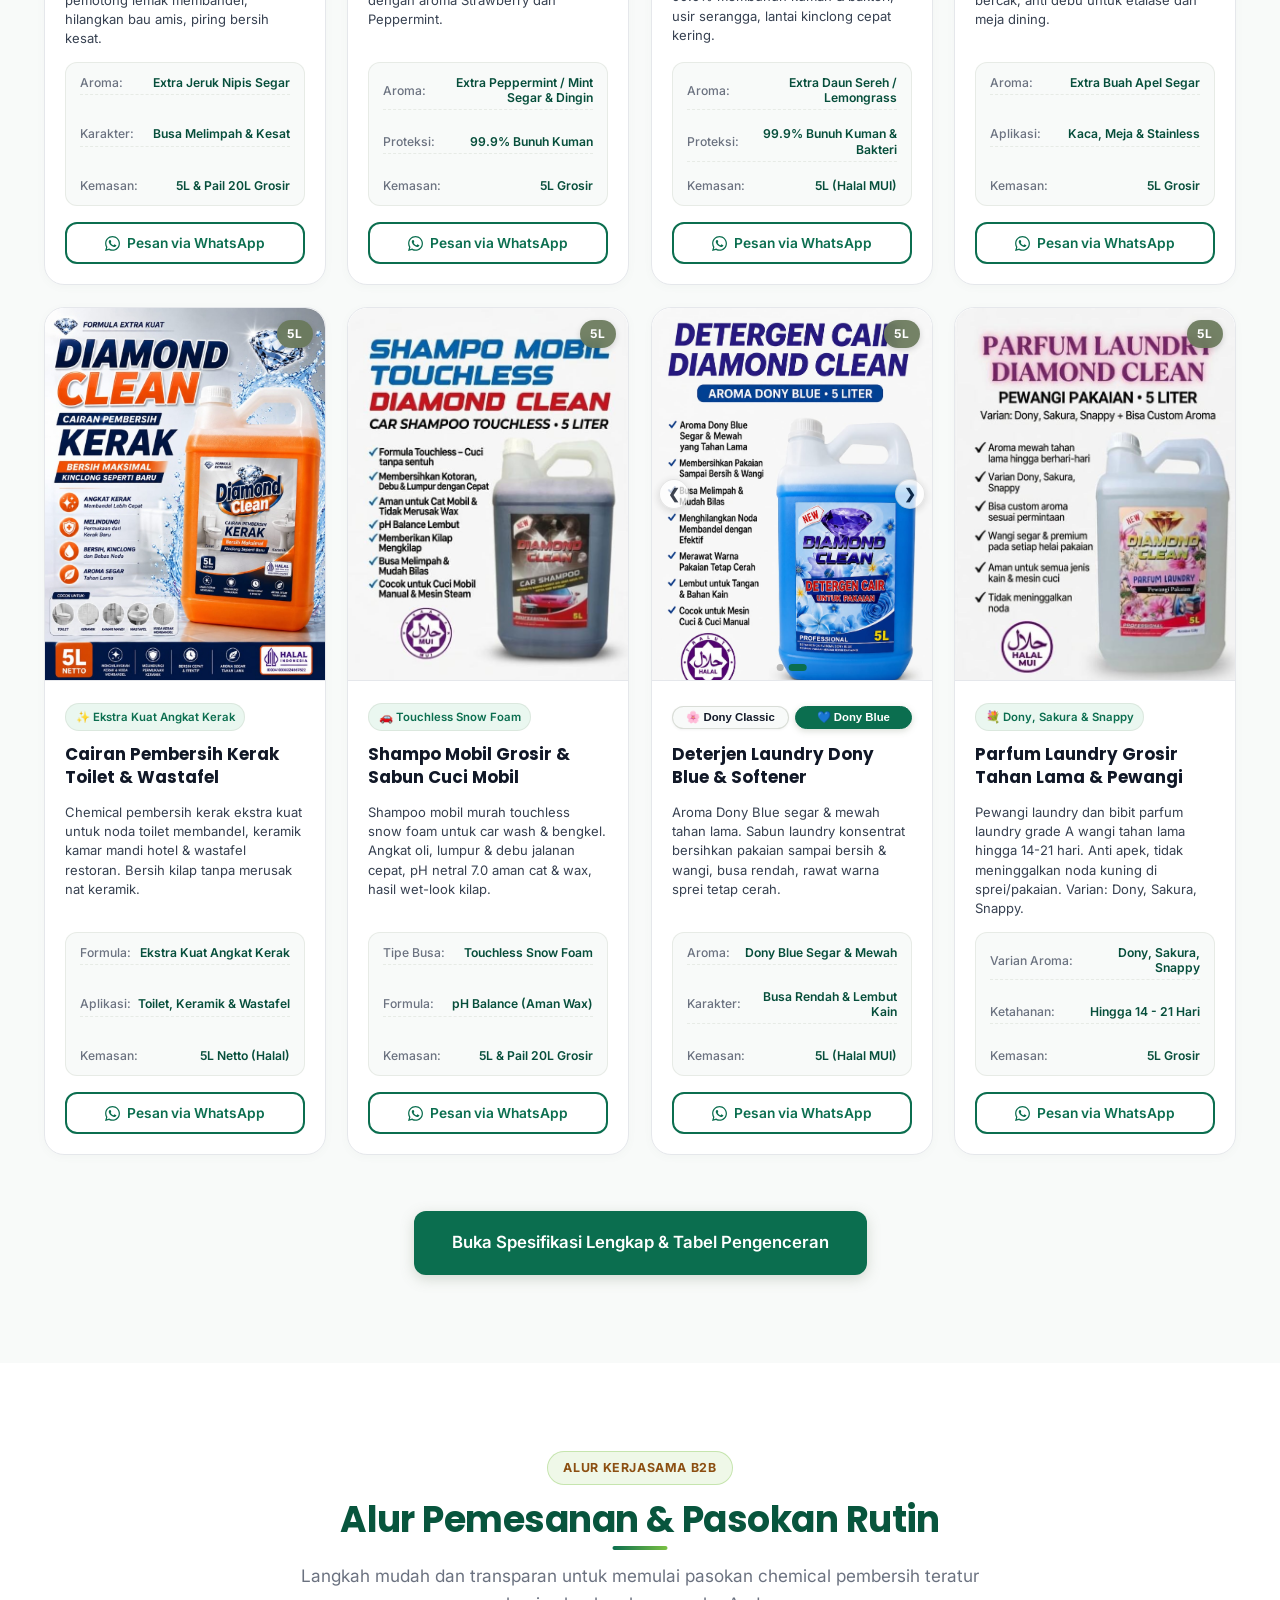
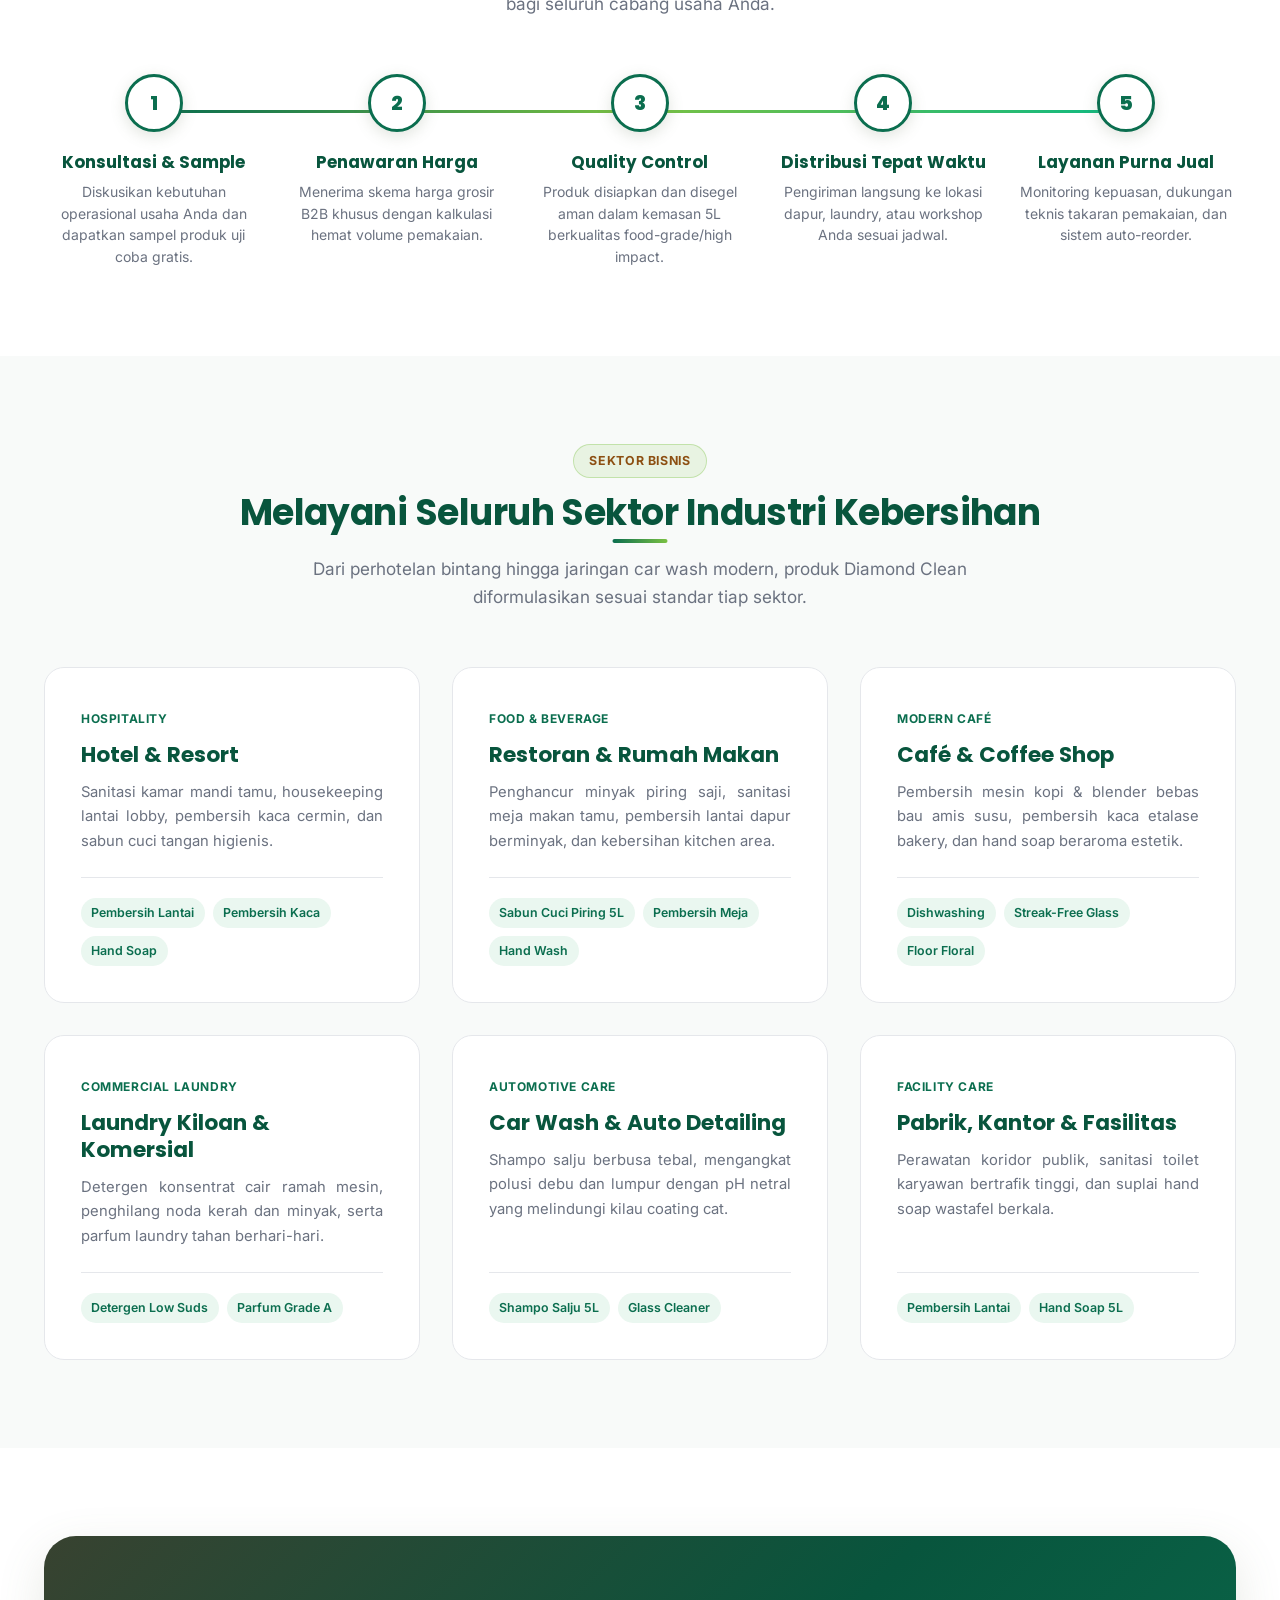
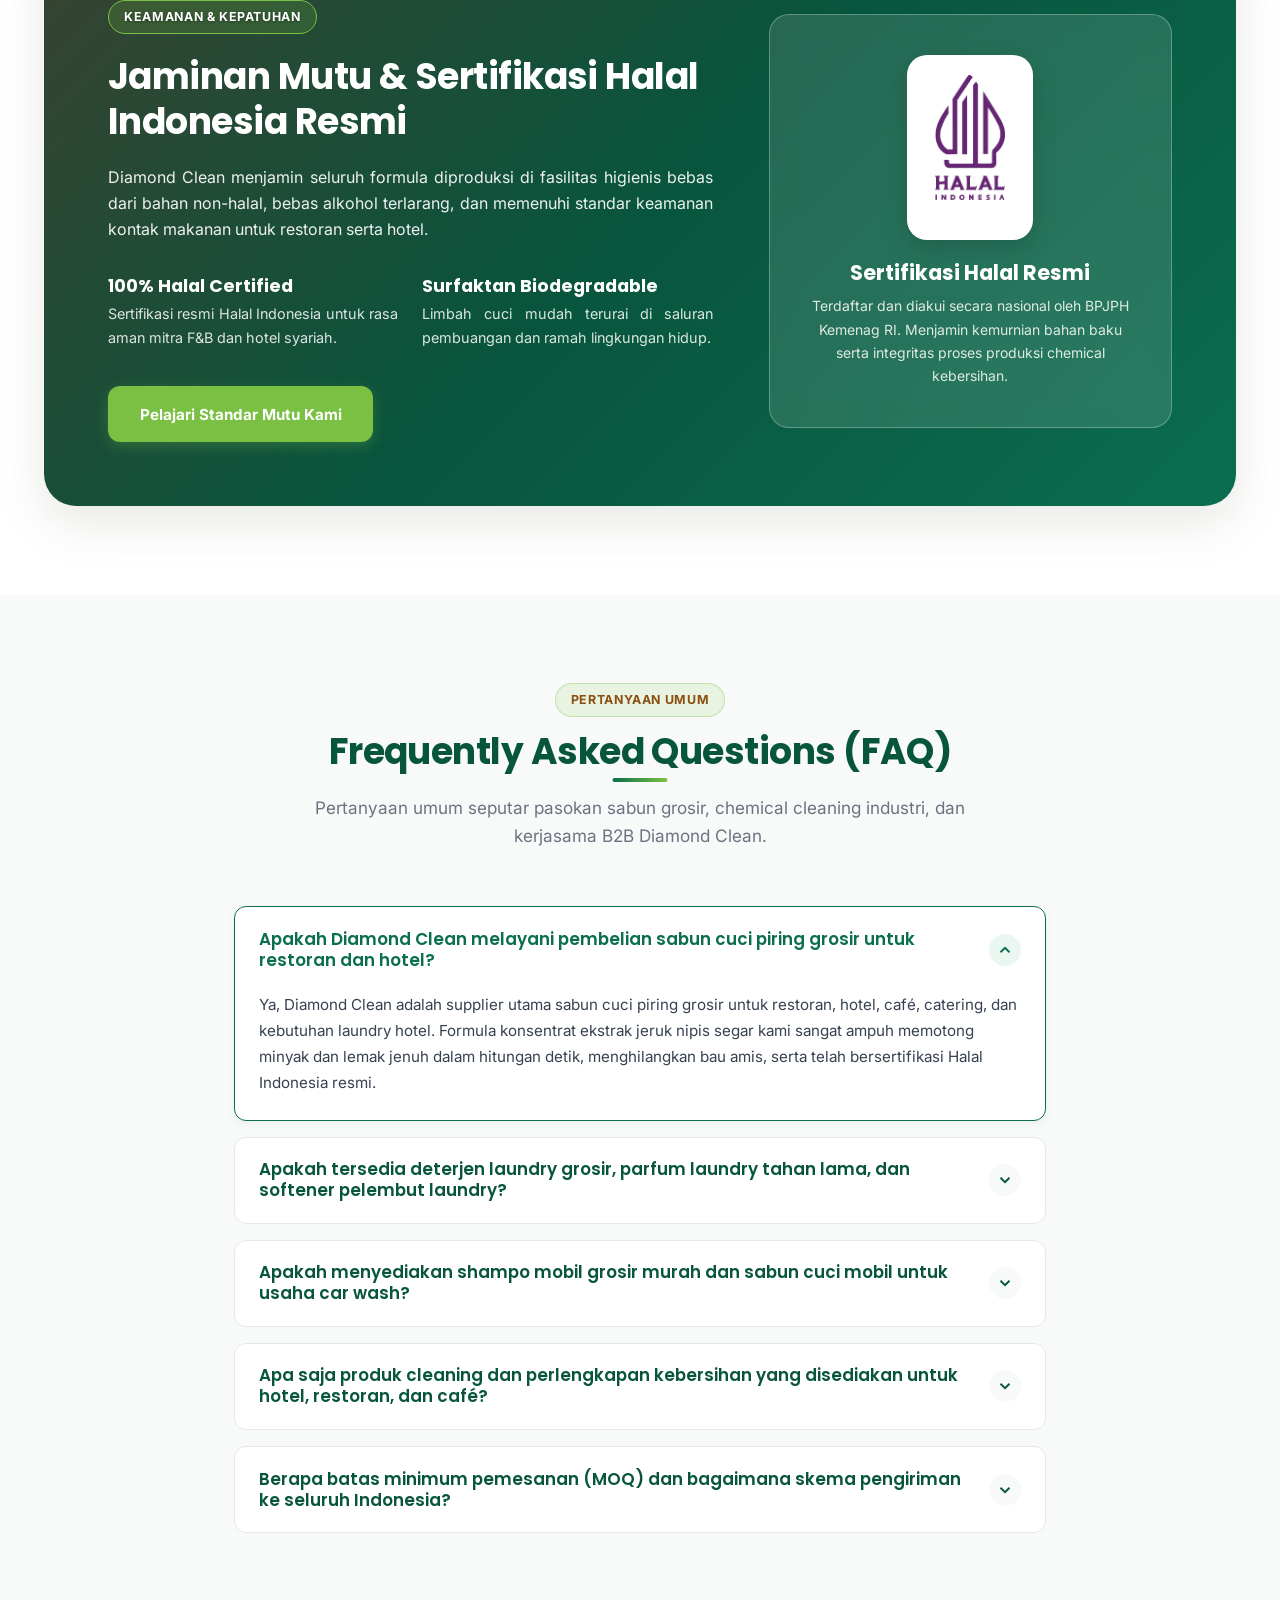
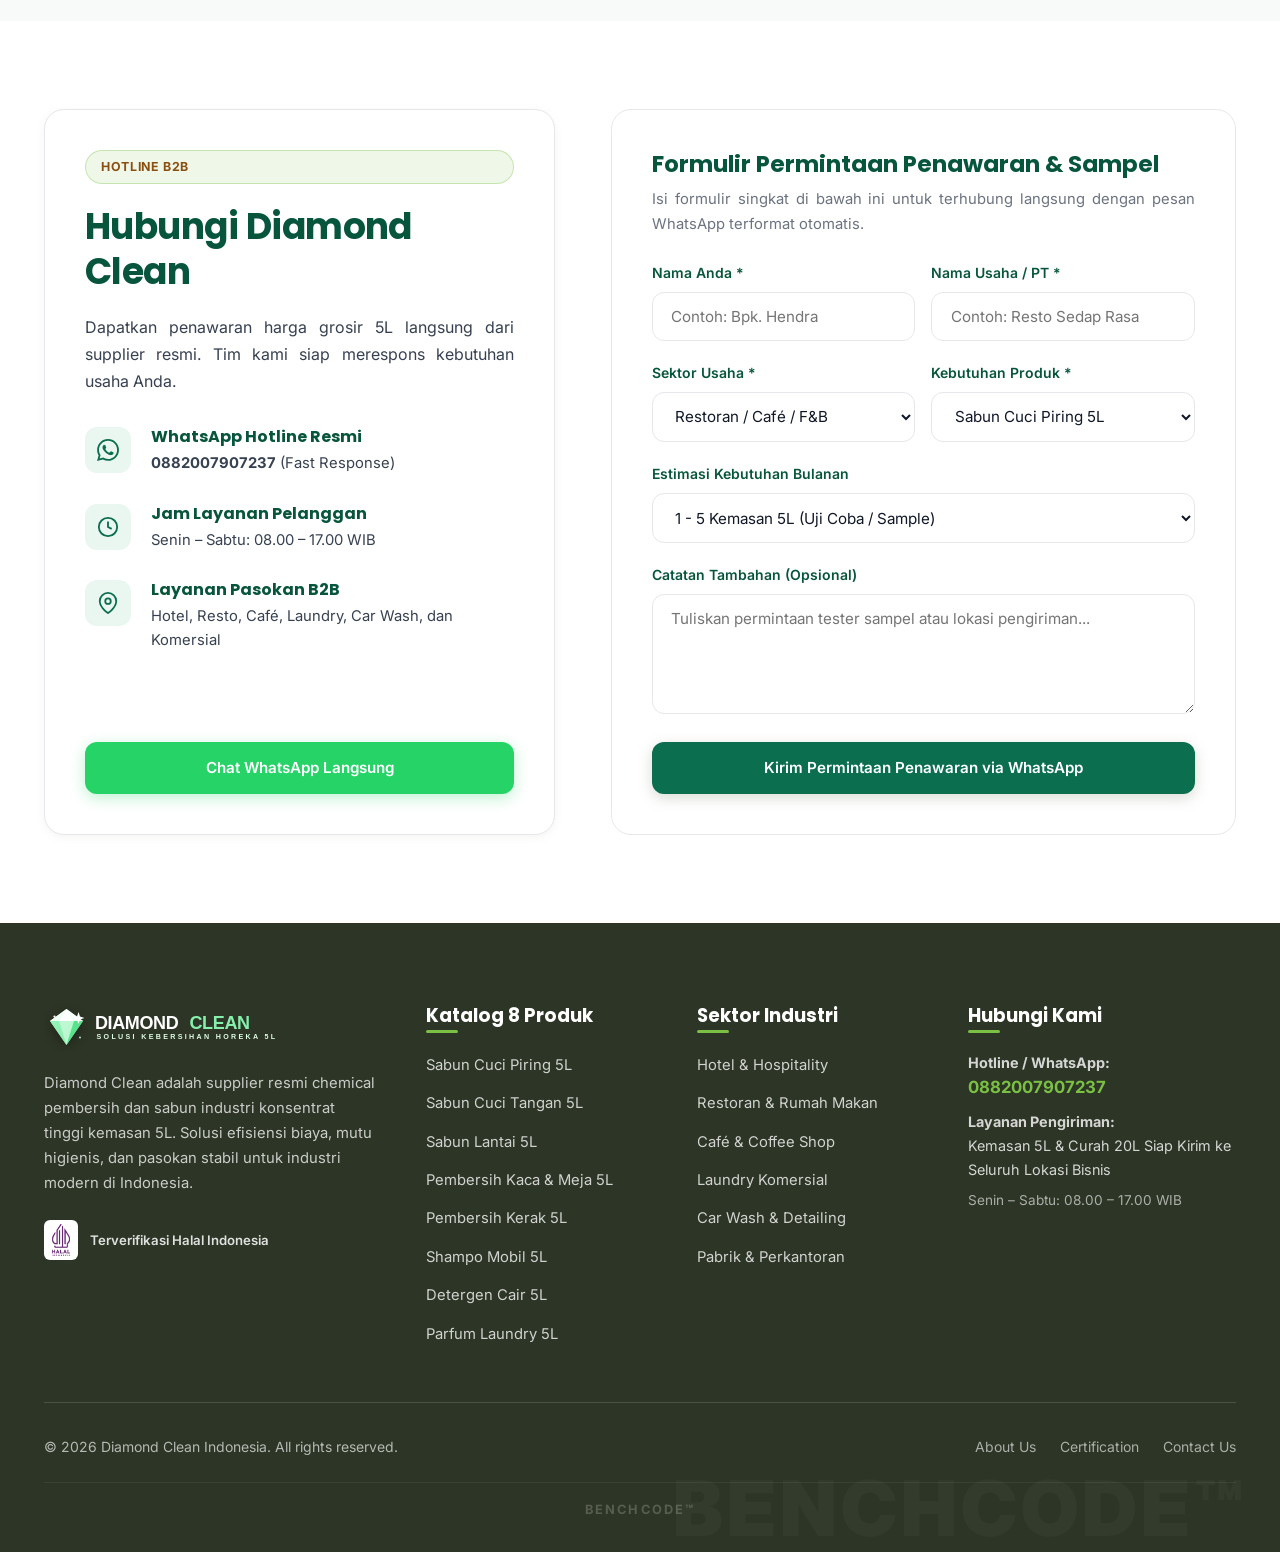
==== commit 50fd9781: "refactor: split styles into modular css components and improve index.html markup formatting" ====
--- a/index.html
+++ b/index.html
@@ -18,15 +18,18 @@
   <meta property="og:url" content="https://diamondclean.id/">
   <meta property="og:site_name" content="Diamond Clean Indonesia">
   <meta property="og:locale" content="id_ID">
-  <meta property="og:title" content="Supplier Cleaning Chemical &amp; Grosir Produk Kebersihan Indonesia | Diamond Clean">
+  <meta property="og:title"
+    content="Supplier Cleaning Chemical &amp; Grosir Produk Kebersihan Indonesia | Diamond Clean">
   <meta property="og:description"
     content="Supplier resmi cleaning chemical dan distributor sabun grosir 5L di Indonesia untuk Hotel, Restoran, Café, Laundry Kiloan, dan Car Wash. Kualitas konsentrat tinggi, hemat biaya &amp; bersertifikat Halal.">
   <meta property="og:image" content="https://diamondclean.id/assets/images/banner.png">
 
   <!-- Twitter Card -->
   <meta name="twitter:card" content="summary_large_image">
-  <meta name="twitter:title" content="Supplier Cleaning Chemical &amp; Grosir Produk Kebersihan Indonesia | Diamond Clean">
-  <meta name="twitter:description" content="Supplier resmi cleaning chemical &amp; sabun grosir 5L untuk HOREKA, Laundry, dan Car Wash di Indonesia.">
+  <meta name="twitter:title"
+    content="Supplier Cleaning Chemical &amp; Grosir Produk Kebersihan Indonesia | Diamond Clean">
+  <meta name="twitter:description"
+    content="Supplier resmi cleaning chemical &amp; sabun grosir 5L untuk HOREKA, Laundry, dan Car Wash di Indonesia.">
   <meta name="twitter:image" content="https://diamondclean.id/assets/images/banner.png">
 
   <!-- CSS Stylesheets (Bumigas Architecture) -->
@@ -224,6 +227,7 @@
        2. HERO SECTION - High Impact B2B Banner with Animated Stat Cards
        ========================================================================= -->
   <section class="hero" id="home">
+    <div class="hero-bg" aria-hidden="true"></div>
     <div class="hero-overlay"></div>
     <div class="container">
       <div class="hero-center-layout">
@@ -235,15 +239,18 @@
             </svg>
             <span data-i18n="hero_badge">SUPPLIER RESMI SABUN CHEMICAL B2B &amp; 5L</span>
           </span>
-          <h1><span data-i18n="hero_title_prefix">Solusi Kebersihan HOREKA &amp; </span><span data-i18n="hero_title_highlight">Supplier Sabun 5L</span></h1>
+          <h1><span data-i18n="hero_title_prefix">Solusi Kebersihan HOREKA &amp; </span><span
+              data-i18n="hero_title_highlight">Supplier Sabun 5L</span></h1>
           <p class="subtitle" data-i18n="hero_desc">
             Diamond Clean menghadirkan pasokan konsentrat sabun dan chemical pembersih bermutu tinggi dengan kemasan
             5L hemat biaya untuk Hotel, Restoran, Café, Laundry, Car Wash, dan Fasilitas Komersial di
             seluruh Indonesia.
           </p>
           <div class="hero-buttons">
-            <a href="/contact#consultation" class="btn btn-accent btn-lg" data-i18n="hero_cta_consult">Minta Konsultasi &amp; Sampel</a>
-            <a href="/solutions" class="btn btn-white-outline btn-lg" data-i18n="hero_cta_catalog">Jelajahi Produk 5L</a>
+            <a href="/contact#consultation" class="btn btn-accent btn-lg" data-i18n="hero_cta_consult">Minta Konsultasi
+              &amp; Sampel</a>
+            <a href="/solutions" class="btn btn-white-outline btn-lg" data-i18n="hero_cta_catalog">Jelajahi Produk
+              5L</a>
           </div>
         </div>
       </div>
@@ -257,7 +264,8 @@
   <section class="section-padding video-showcase-section" id="video-showcase" style="display: none;">
     <div class="container">
       <div class="section-header text-center reveal">
-        <span class="badge badge-accent" style="margin-bottom: 0.75rem;" data-i18n="video_badge">SHOWCASE VIDEO RESMI</span>
+        <span class="badge badge-accent" style="margin-bottom: 0.75rem;" data-i18n="video_badge">SHOWCASE VIDEO
+          RESMI</span>
         <h2 class="with-underline-center" data-i18n="video_title">Profil Operasional &amp; Kinerja Diamond Clean</h2>
         <p data-i18n="video_desc">
           Saksikan bagaimana standar pengemasan 5L, efisiensi formulasi konsentrat, serta komitmen mutu
@@ -543,8 +551,8 @@
         <!-- 1. Sabun Cuci Piring -->
         <div class="product-card hover-lift reveal">
           <div class="product-img-box">
-            <img src="assets/images/product-cuci-piring.jpg" alt="Sabun Cuci Piring Grosir untuk Restoran dan Hotel Diamond Clean 5L"
-              loading="lazy">
+            <img src="assets/images/product-cuci-piring.jpg"
+              alt="Sabun Cuci Piring Grosir untuk Restoran dan Hotel Diamond Clean 5L" loading="lazy">
             <span class="product-img-badge">5L</span>
             <span class="product-img-action">
               <svg width="14" height="14" viewBox="0 0 24 24" fill="none" stroke="currentColor" stroke-width="2">
@@ -562,7 +570,8 @@
             </div>
             <div class="product-card-main">
               <h3>Sabun Cuci Piring Grosir Restoran &amp; Hotel</h3>
-              <p>Formula konsentrat sabun cuci piring untuk restoran, hotel, café, dan laundry. Ekstrak jeruk nipis segar pemotong lemak membandel, hilangkan bau amis, piring bersih kesat.</p>
+              <p>Formula konsentrat sabun cuci piring untuk restoran, hotel, café, dan laundry. Ekstrak jeruk nipis
+                segar pemotong lemak membandel, hilangkan bau amis, piring bersih kesat.</p>
             </div>
             <div class="product-specs">
               <div class="product-spec-row">
@@ -627,7 +636,8 @@
             </div>
             <div class="product-card-main">
               <h3>Sabun Cuci Tangan Grosir Hotel &amp; Restoran</h3>
-              <p>Hand soap antibakteri 99.9% busa melimpah lembut di kulit untuk hotel, café, dan restoran. Bebas iritasi dengan aroma Strawberry dan Peppermint.</p>
+              <p>Hand soap antibakteri 99.9% busa melimpah lembut di kulit untuk hotel, café, dan restoran. Bebas
+                iritasi dengan aroma Strawberry dan Peppermint.</p>
             </div>
             <div class="product-specs">
               <div class="product-spec-row">
@@ -662,9 +672,9 @@
               <div class="slider-slide active" data-variant="Sabun Lantai Extra Apel"
                 data-title="Pembersih Lantai Hotel &amp; Restoran Extra Apel"
                 data-desc="Pembersih lantai grosir aroma Extra Buah Apel segar tahan lama. Efektif membunuh 99.9% kuman &amp; bakteri, hilangkan noda membandel, lantai kinclong tidak lengket."
-                data-spec1-label="Aroma:" data-spec1-val="Extra Buah Apel Segar"
-                data-spec2-label="Proteksi:" data-spec2-val="99.9% Bunuh Kuman &amp; Bakteri"
-                data-spec3-label="Kemasan:" data-spec3-val="5L (Halal MUI)"
+                data-spec1-label="Aroma:" data-spec1-val="Extra Buah Apel Segar" data-spec2-label="Proteksi:"
+                data-spec2-val="99.9% Bunuh Kuman &amp; Bakteri" data-spec3-label="Kemasan:"
+                data-spec3-val="5L (Halal MUI)"
                 data-wa-text="Halo Diamond Clean, saya ingin pesan Sabun Lantai Extra Apel 5L.">
                 <img src="assets/images/product-pembersih-lantai.jpg"
                   alt="Pembersih Lantai Hotel Restoran Industrial Extra Apel Diamond Clean 5L" loading="lazy">
@@ -672,9 +682,9 @@
               <div class="slider-slide" data-variant="Sabun Lantai Extra Sereh"
                 data-title="Pembersih Lantai Industrial Extra Daun Sereh"
                 data-desc="Pembersih lantai industrial aroma Daun Sereh / Lemongrass alami. 99.9% membunuh kuman &amp; bakteri, usir serangga, lantai kinclong cepat kering."
-                data-spec1-label="Aroma:" data-spec1-val="Extra Daun Sereh / Lemongrass"
-                data-spec2-label="Proteksi:" data-spec2-val="99.9% Bunuh Kuman &amp; Bakteri"
-                data-spec3-label="Kemasan:" data-spec3-val="5L (Halal MUI)"
+                data-spec1-label="Aroma:" data-spec1-val="Extra Daun Sereh / Lemongrass" data-spec2-label="Proteksi:"
+                data-spec2-val="99.9% Bunuh Kuman &amp; Bakteri" data-spec3-label="Kemasan:"
+                data-spec3-val="5L (Halal MUI)"
                 data-wa-text="Halo Diamond Clean, saya ingin pesan Sabun Lantai Extra Daun Sereh 5L.">
                 <img src="assets/images/product-pembersih-lantai-sereh.jpg"
                   alt="Pembersih Lantai Industrial Daun Sereh Lemongrass Diamond Clean 5L" loading="lazy">
@@ -704,7 +714,8 @@
             </div>
             <div class="product-card-main">
               <h3 class="card-dynamic-title">Pembersih Lantai Hotel, Restoran &amp; Industrial</h3>
-              <p class="card-dynamic-desc">Pembersih lantai grosir aroma wangi segar tahan lama. Efektif membunuh 99.9% kuman, angkat noda lantai berminyak di dapur &amp; lobby, cepat kering tidak lengket.</p>
+              <p class="card-dynamic-desc">Pembersih lantai grosir aroma wangi segar tahan lama. Efektif membunuh 99.9%
+                kuman, angkat noda lantai berminyak di dapur &amp; lobby, cepat kering tidak lengket.</p>
             </div>
             <div class="product-specs">
               <div class="product-spec-row">
@@ -753,7 +764,8 @@
             </div>
             <div class="product-card-main">
               <h3>Pembersih Kaca dan Meja Restoran</h3>
-              <p>Cairan pembersih kaca &amp; pembersih meja aroma apel segar. Formula streak-free kilap seketika tanpa noda bercak, anti debu untuk etalase dan meja dining.</p>
+              <p>Cairan pembersih kaca &amp; pembersih meja aroma apel segar. Formula streak-free kilap seketika tanpa
+                noda bercak, anti debu untuk etalase dan meja dining.</p>
             </div>
             <div class="product-specs">
               <div class="product-spec-row">
@@ -802,7 +814,8 @@
             </div>
             <div class="product-card-main">
               <h3>Cairan Pembersih Kerak Toilet &amp; Wastafel</h3>
-              <p>Chemical pembersih kerak ekstra kuat untuk noda toilet membandel, keramik kamar mandi hotel &amp; wastafel restoran. Bersih kilap tanpa merusak nat keramik.</p>
+              <p>Chemical pembersih kerak ekstra kuat untuk noda toilet membandel, keramik kamar mandi hotel &amp;
+                wastafel restoran. Bersih kilap tanpa merusak nat keramik.</p>
             </div>
             <div class="product-specs">
               <div class="product-spec-row">
@@ -832,8 +845,8 @@
         <!-- 6. Shampo Mobil -->
         <div class="product-card hover-lift reveal" id="shampo-mobil" style="transition-delay: 0.2s;">
           <div class="product-img-box">
-            <img src="assets/images/product-shampo-mobil.jpg" alt="Shampo Mobil Grosir Murah Sabun Cuci Mobil Diamond Clean 5L"
-              loading="lazy">
+            <img src="assets/images/product-shampo-mobil.jpg"
+              alt="Shampo Mobil Grosir Murah Sabun Cuci Mobil Diamond Clean 5L" loading="lazy">
             <span class="product-img-badge">5L</span>
             <span class="product-img-action">
               <svg width="14" height="14" viewBox="0 0 24 24" fill="none" stroke="currentColor" stroke-width="2">
@@ -851,7 +864,8 @@
             </div>
             <div class="product-card-main">
               <h3>Shampo Mobil Grosir &amp; Sabun Cuci Mobil</h3>
-              <p>Shampoo mobil murah touchless snow foam untuk car wash &amp; bengkel. Angkat oli, lumpur &amp; debu jalanan cepat, pH netral 7.0 aman cat &amp; wax, hasil wet-look kilap.</p>
+              <p>Shampoo mobil murah touchless snow foam untuk car wash &amp; bengkel. Angkat oli, lumpur &amp; debu
+                jalanan cepat, pH netral 7.0 aman cat &amp; wax, hasil wet-look kilap.</p>
             </div>
             <div class="product-specs">
               <div class="product-spec-row">
@@ -886,9 +900,9 @@
               <div class="slider-slide active" data-variant="Detergen Cair Aroma Dony"
                 data-title="Deterjen Cair Laundry Grosir &amp; Pelembut"
                 data-desc="Formula konsentrat deterjen laundry aroma Dony segar &amp; mewah tahan lama. Busa rendah mudah bilas, hemat air, aman mesin cuci front load &amp; rawat serat pakaian."
-                data-spec1-label="Aroma:" data-spec1-val="Dony Segar &amp; Mewah"
-                data-spec2-label="Karakter:" data-spec2-val="Bersih Wangi &amp; Warna Cerah"
-                data-spec3-label="Kemasan:" data-spec3-val="5L (Halal MUI)"
+                data-spec1-label="Aroma:" data-spec1-val="Dony Segar &amp; Mewah" data-spec2-label="Karakter:"
+                data-spec2-val="Bersih Wangi &amp; Warna Cerah" data-spec3-label="Kemasan:"
+                data-spec3-val="5L (Halal MUI)"
                 data-wa-text="Halo Diamond Clean, saya ingin pesan Detergen Cair Laundry Dony 5L.">
                 <img src="assets/images/product-detergen-cair.jpg"
                   alt="Deterjen Cair Laundry Grosir Sabun Laundry Diamond Clean 5L" loading="lazy">
@@ -896,9 +910,9 @@
               <div class="slider-slide" data-variant="Detergen Cair Aroma Dony Blue"
                 data-title="Deterjen Laundry Dony Blue &amp; Softener"
                 data-desc="Aroma Dony Blue segar &amp; mewah tahan lama. Sabun laundry konsentrat bersihkan pakaian sampai bersih &amp; wangi, busa rendah, rawat warna sprei tetap cerah."
-                data-spec1-label="Aroma:" data-spec1-val="Dony Blue Segar &amp; Mewah"
-                data-spec2-label="Karakter:" data-spec2-val="Busa Rendah &amp; Lembut Kain"
-                data-spec3-label="Kemasan:" data-spec3-val="5L (Halal MUI)"
+                data-spec1-label="Aroma:" data-spec1-val="Dony Blue Segar &amp; Mewah" data-spec2-label="Karakter:"
+                data-spec2-val="Busa Rendah &amp; Lembut Kain" data-spec3-label="Kemasan:"
+                data-spec3-val="5L (Halal MUI)"
                 data-wa-text="Halo Diamond Clean, saya ingin pesan Detergen Cair Laundry Dony Blue 5L.">
                 <img src="assets/images/product-detergen-dony-blue.png"
                   alt="Deterjen Laundry Grosir Aroma Dony Blue Diamond Clean 5L" loading="lazy">
@@ -928,7 +942,8 @@
             </div>
             <div class="product-card-main">
               <h3 class="card-dynamic-title">Deterjen Cair Laundry Grosir &amp; Pelembut</h3>
-              <p class="card-dynamic-desc">Formula konsentrat deterjen laundry aroma Dony mewah. Rendah busa (low suds) ramah mesin cuci front load, bersihkan noda sprei hotel &amp; pakaian laundry kiloan.</p>
+              <p class="card-dynamic-desc">Formula konsentrat deterjen laundry aroma Dony mewah. Rendah busa (low suds)
+                ramah mesin cuci front load, bersihkan noda sprei hotel &amp; pakaian laundry kiloan.</p>
             </div>
             <div class="product-specs">
               <div class="product-spec-row">
@@ -958,8 +973,8 @@
         <!-- 8. Parfum Laundry -->
         <div class="product-card hover-lift reveal" style="transition-delay: 0.3s;">
           <div class="product-img-box">
-            <img src="assets/images/product-parfum-laundry.jpg" alt="Parfum Laundry Grosir Tahan Lama Pewangi Laundry Diamond Clean 5L"
-              loading="lazy">
+            <img src="assets/images/product-parfum-laundry.jpg"
+              alt="Parfum Laundry Grosir Tahan Lama Pewangi Laundry Diamond Clean 5L" loading="lazy">
             <span class="product-img-badge">5L</span>
             <span class="product-img-action">
               <svg width="14" height="14" viewBox="0 0 24 24" fill="none" stroke="currentColor" stroke-width="2">
@@ -977,7 +992,8 @@
             </div>
             <div class="product-card-main">
               <h3>Parfum Laundry Grosir Tahan Lama &amp; Pewangi</h3>
-              <p>Pewangi laundry dan bibit parfum laundry grade A wangi tahan lama hingga 14-21 hari. Anti apek, tidak meninggalkan noda kuning di sprei/pakaian. Varian: Dony, Sakura, Snappy.</p>
+              <p>Pewangi laundry dan bibit parfum laundry grade A wangi tahan lama hingga 14-21 hari. Anti apek, tidak
+                meninggalkan noda kuning di sprei/pakaian. Varian: Dony, Sakura, Snappy.</p>
             </div>
             <div class="product-specs">
               <div class="product-spec-row">
@@ -1192,12 +1208,15 @@
         </div>
 
         <div class="halal-badge-display">
-          <div style="background: #FFFFFF; border-radius: 20px; padding: 1.25rem 1.75rem; display: inline-flex; align-items: center; justify-content: center; margin-bottom: 1.25rem; box-shadow: 0 8px 24px rgba(0,0,0,0.15);">
-            <img src="assets/images/halal-indonesia.png" alt="Halal Indonesia Official Logo" style="height: 125px; width: auto; object-fit: contain; display: block;">
+          <div
+            style="background: #FFFFFF; border-radius: 20px; padding: 1.25rem 1.75rem; display: inline-flex; align-items: center; justify-content: center; margin-bottom: 1.25rem; box-shadow: 0 8px 24px rgba(0,0,0,0.15);">
+            <img src="assets/images/halal-indonesia.png" alt="Halal Indonesia Official Logo"
+              style="height: 125px; width: auto; object-fit: contain; display: block;">
           </div>
           <h3 style="color: #FFFFFF; font-size: 1.3rem; margin-bottom: 0.5rem;">Sertifikasi Halal Resmi</h3>
           <p style="font-size: 0.875rem; color: rgba(255,255,255,0.85); margin: 0;">
-            Terdaftar dan diakui secara nasional oleh BPJPH Kemenag RI. Menjamin kemurnian bahan baku serta integritas proses produksi chemical kebersihan.
+            Terdaftar dan diakui secara nasional oleh BPJPH Kemenag RI. Menjamin kemurnian bahan baku serta integritas
+            proses produksi chemical kebersihan.
           </p>
         </div>
       </div>
@@ -1212,7 +1231,8 @@
       <div class="section-header text-center reveal">
         <span class="badge badge-accent" style="margin-bottom: 0.75rem;">PERTANYAAN UMUM</span>
         <h2 class="with-underline-center">Frequently Asked Questions (FAQ)</h2>
-        <p>Pertanyaan umum seputar pasokan sabun grosir, chemical cleaning industri, dan kerjasama B2B Diamond Clean.</p>
+        <p>Pertanyaan umum seputar pasokan sabun grosir, chemical cleaning industri, dan kerjasama B2B Diamond Clean.
+        </p>
       </div>
 
       <div class="accordion reveal">
@@ -1229,7 +1249,10 @@
           <div class="accordion-content">
             <div class="accordion-inner">
               <div class="accordion-inner-content">
-                Ya, Diamond Clean adalah supplier utama sabun cuci piring grosir untuk restoran, hotel, café, catering, dan kebutuhan laundry hotel. Formula konsentrat ekstrak jeruk nipis segar kami sangat ampuh memotong minyak dan lemak jenuh dalam hitungan detik, menghilangkan bau amis, serta telah bersertifikasi Halal Indonesia resmi.
+                Ya, Diamond Clean adalah supplier utama sabun cuci piring grosir untuk restoran, hotel, café, catering,
+                dan kebutuhan laundry hotel. Formula konsentrat ekstrak jeruk nipis segar kami sangat ampuh memotong
+                minyak dan lemak jenuh dalam hitungan detik, menghilangkan bau amis, serta telah bersertifikasi Halal
+                Indonesia resmi.
               </div>
             </div>
           </div>
@@ -1248,7 +1271,10 @@
           <div class="accordion-content">
             <div class="accordion-inner">
               <div class="accordion-inner-content">
-                Tentu saja! Kami merupakan distributor &amp; supplier chemical laundry lengkap: menyediakan deterjen cair laundry konsentrat rendah busa (low suds) yang ramah untuk mesin front load/top load, bibit parfum laundry grade A tahan 14-21 hari bebas apek, softener pelembut laundry, serta sabun laundry grosir kemasan 5L dan curah 20L hemat biaya.
+                Tentu saja! Kami merupakan distributor &amp; supplier chemical laundry lengkap: menyediakan deterjen
+                cair laundry konsentrat rendah busa (low suds) yang ramah untuk mesin front load/top load, bibit parfum
+                laundry grade A tahan 14-21 hari bebas apek, softener pelembut laundry, serta sabun laundry grosir
+                kemasan 5L dan curah 20L hemat biaya.
               </div>
             </div>
           </div>
@@ -1267,7 +1293,9 @@
           <div class="accordion-content">
             <div class="accordion-inner">
               <div class="accordion-inner-content">
-                Tersedia lengkap. Diamond Clean memproduksi shampo mobil grosir murah touchless snow foam dan sabun cuci mobil salju untuk workshop car wash dan auto detailing. Diformulasikan dengan pH netral 7.0 yang aman untuk lapisan cat mobil, wax, maupun nano ceramic coating dengan efek kilau wet-look.
+                Tersedia lengkap. Diamond Clean memproduksi shampo mobil grosir murah touchless snow foam dan sabun cuci
+                mobil salju untuk workshop car wash dan auto detailing. Diformulasikan dengan pH netral 7.0 yang aman
+                untuk lapisan cat mobil, wax, maupun nano ceramic coating dengan efek kilau wet-look.
               </div>
             </div>
           </div>
@@ -1276,7 +1304,8 @@
         <!-- FAQ 4 -->
         <div class="accordion-item">
           <button class="accordion-header touch-target" type="button">
-            <h4>Apa saja produk cleaning dan perlengkapan kebersihan yang disediakan untuk hotel, restoran, dan café?</h4>
+            <h4>Apa saja produk cleaning dan perlengkapan kebersihan yang disediakan untuk hotel, restoran, dan café?
+            </h4>
             <div class="accordion-icon">
               <svg width="18" height="18" viewBox="0 0 24 24" fill="none" stroke="currentColor" stroke-width="2.5">
                 <polyline points="6 9 12 15 18 9"></polyline>
@@ -1286,7 +1315,10 @@
           <div class="accordion-content">
             <div class="accordion-inner">
               <div class="accordion-inner-content">
-                Kami menyediakan paket menyeluruh kebutuhan cleaning hotel, restoran, dan café: mencakup sabun cuci piring restoran, sabun cuci tangan hotel antibakteri, pembersih lantai industrial wangi apel &amp; sereh, pembersih kaca dan meja streak-free tanpa noda kabut, serta cairan pembersih kerak toilet dan kamar mandi.
+                Kami menyediakan paket menyeluruh kebutuhan cleaning hotel, restoran, dan café: mencakup sabun cuci
+                piring restoran, sabun cuci tangan hotel antibakteri, pembersih lantai industrial wangi apel &amp;
+                sereh, pembersih kaca dan meja streak-free tanpa noda kabut, serta cairan pembersih kerak toilet dan
+                kamar mandi.
               </div>
             </div>
           </div>
@@ -1305,7 +1337,10 @@
           <div class="accordion-content">
             <div class="accordion-inner">
               <div class="accordion-inner-content">
-                Minimum pemesanan grosir mulai dari 1 kardus (4 jerigen 5L) dan dapat dicampur varian produk. Kami melayani pasokan terjadwal mingguan atau bulanan langsung ke lokasi bisnis Anda di seluruh wilayah Indonesia dengan faktur pajak resmi, sistem pembayaran tempo untuk mitra korporasi, serta tester sampel gratis untuk uji coba usaha baru.
+                Minimum pemesanan grosir mulai dari 1 kardus (4 jerigen 5L) dan dapat dicampur varian produk. Kami
+                melayani pasokan terjadwal mingguan atau bulanan langsung ke lokasi bisnis Anda di seluruh wilayah
+                Indonesia dengan faktur pajak resmi, sistem pembayaran tempo untuk mitra korporasi, serta tester sampel
+                gratis untuk uji coba usaha baru.
               </div>
             </div>
           </div>
@@ -1460,7 +1495,8 @@
             Solusi efisiensi biaya, mutu higienis, dan pasokan stabil untuk industri modern di Indonesia.
           </p>
           <div style="display: flex; align-items: center; gap: 0.75rem; margin-top: 1rem;">
-            <div style="background: #FFFFFF; border-radius: 6px; padding: 4px 8px; display: inline-flex; align-items: center; justify-content: center;">
+            <div
+              style="background: #FFFFFF; border-radius: 6px; padding: 4px 8px; display: inline-flex; align-items: center; justify-content: center;">
               <img src="assets/images/halal-indonesia.png" alt="Halal Indonesia Logo"
                 style="height: 32px; width: auto; display: block;">
             </div>
--- a/css/style.css
+++ b/css/style.css
@@ -1,60 +1,74 @@
+@import url('https://fonts.googleapis.com/css2?family=Inter:wght@300;400;500;600;700&family=Poppins:wght@400;500;600;700;800&display=swap');
+
 /* ==========================================================================
    DIAMOND CLEAN - Enterprise Design System (style.css)
    Pure Green & White Aesthetic (Bumigas Architecture - Zero Blue)
    ========================================================================== */
 
-@import url('https://fonts.googleapis.com/css2?family=Inter:wght@300;400;500;600;700&family=Poppins:wght@400;500;600;700;800&display=swap');
-
 :root {
   /* Brand Color Palette - Pure Emerald Green & Crisp White (No Blue) */
-  --color-primary: #0B6E4F;         /* Deep Emerald Clean */
-  --color-primary-dark: #064E3B;    /* Deep Forest Green */
-  --color-primary-light: #10B981;   /* Vibrant Emerald Green */
-  --color-secondary: #08553D;       /* Rich Deep Pine Green */
-  --color-secondary-dark: #043627;  /* Dark Forest Slate */
-  --color-accent: #C27926;          /* Warm Amber Caramel (Replaced harsh neon lime) */
-  --color-accent-hover: #A8651B;    /* Darker Warm Amber */
-  --color-light-mint: #EAF7F0;      /* Fresh Mint Light */
-  --color-mint-border: #BBF7D0;     /* Soft Mint Border */
-  /* Sage Green Color Palette */
-  --color-sage: #BFDAA4;            /* User-selected Sage Green HEX BFDAA4 */
-  --color-sage-dark: #A4C189;       /* Deeper Sage for gradient depth */
-  --color-sage-light: #D2ECC0;      /* Lighter Sage */
-  --color-sage-rgb: 191, 218, 164;
-  
-  --color-bg: #FFFFFF;              /* Pure Crisp White */
-  --color-bg-light: #F8FAF9;        /* Soft Clean Off-White */
-  --color-bg-mint: #F0FDF4;         /* Clean Pale Mint Tint */
-  --color-dark-text: #111827;       /* Dark Charcoal */
-  --color-body-text: #374151;       /* Neutral Slate */
-  --color-muted-text: #6B7280;      /* Muted Slate */
-  --color-border: #E5E7EB;          /* Light Clean Gray Border */
-  --color-success: #16A34A;         /* Rich Leaf Green */
-  
+  --color-primary: #0B6E4F;
+  /* Deep Emerald Clean */
+  --color-primary-dark: #064E3B;
+  /* Deep Forest Green */
+  --color-primary-light: #10B981;
+  /* Vibrant Emerald Green */
+  --color-secondary: #08553D;
+  /* Rich Deep Pine Green */
+  --color-secondary-dark: #043627;
+  /* Dark Forest Slate */
+  --color-accent: #7AC143;
+  /* Vibrant Fresh Lime Green */
+  --color-accent-hover: #68A538;
+  /* Darker Fresh Lime */
+  --color-light-mint: #EAF7F0;
+  /* Fresh Mint Light */
+  --color-mint-border: #BBF7D0;
+  /* Soft Mint Border */
+  --color-halal-green: #047857;
+  /* Halal Badge Emerald */
+
+  --color-bg: #FFFFFF;
+  /* Pure Crisp White */
+  --color-bg-light: #F8FAF9;
+  /* Soft Clean Off-White */
+  --color-bg-mint: #F0FDF4;
+  /* Clean Pale Mint Tint */
+  --color-dark-text: #111827;
+  /* Dark Charcoal */
+  --color-body-text: #374151;
+  /* Neutral Slate */
+  --color-muted-text: #6B7280;
+  /* Muted Slate */
+  --color-border: #E5E7EB;
+  /* Light Clean Gray Border */
+  --color-success: #16A34A;
+  /* Rich Leaf Green */
+
   /* RGB values for translucent green overlays & glassmorphism */
   --color-primary-rgb: 11, 110, 79;
   --color-secondary-rgb: 8, 85, 61;
-  --color-accent-rgb: 194, 121, 38;
+  --color-accent-rgb: 122, 193, 67;
   --color-dark-text-rgb: 17, 24, 39;
-  
+
   /* Typography */
   --font-headings: 'Poppins', sans-serif;
   --font-body: 'Inter', sans-serif;
-  
+
   /* Elevation Shadows (Soft green/dark tinted) */
-  --shadow-sm: 0 2px 8px rgba(11, 110, 79, 0.05);
-  --shadow-md: 0 8px 24px rgba(11, 110, 79, 0.08);
-  --shadow-lg: 0 16px 48px rgba(11, 110, 79, 0.12);
+  --shadow-sm: 0 2px 8px rgba(105, 120, 90, 0.08);
+  --shadow-md: 0 8px 24px rgba(105, 120, 90, 0.12);
+  --shadow-lg: 0 16px 48px rgba(105, 120, 90, 0.16);
   --shadow-glow: 0 0 25px rgba(194, 121, 38, 0.35);
-  --shadow-glass: 0 8px 32px 0 rgba(8, 85, 61, 0.15);
-  
+  --shadow-glass: 0 8px 32px 0 rgba(81, 93, 70, 0.15);
+
   /* Radii */
   --radius-sm: 6px;
   --radius-md: 12px;
   --radius-lg: 20px;
   --radius-xl: 32px;
   --radius-full: 9999px;
-  
+
   /* Butter-Smooth Hardware-Accelerated Transitions */
   --transition-fast: all 0.2s cubic-bezier(0.16, 1, 0.3, 1);
   --transition-normal: all 0.35s cubic-bezier(0.16, 1, 0.3, 1);
@@ -62,7 +76,9 @@
 }
 
 /* Base Reset & Smooth Scroll Foundation */
-*, *::before, *::after {
+*,
+*::before,
+*::after {
   box-sizing: border-box;
   margin: 0;
   padding: 0;
@@ -96,7 +112,12 @@
 }
 
 /* Headings in Deep Forest Green */
-h1, h2, h3, h4, h5, h6 {
+h1,
+h2,
+h3,
+h4,
+h5,
+h6 {
   font-family: var(--font-headings);
   font-weight: 700;
   line-height: 1.25;
@@ -170,7 +191,8 @@
   transition: var(--transition-fast);
 }
 
-img, video {
+img,
+video {
   max-width: 100%;
   height: auto;
   display: block;
@@ -235,7 +257,10 @@
   color: #FFFFFF;
 }
 
-.bg-dark h1, .bg-dark h2, .bg-dark h3, .bg-dark h4 {
+.bg-dark h1,
+.bg-dark h2,
+.bg-dark h3,
+.bg-dark h4 {
   color: #FFFFFF;
 }
 
@@ -244,7 +269,10 @@
 }
 
 /* Smooth Hardware-Accelerated Reveal Animations */
-.reveal, .reveal-left, .reveal-right, .reveal-scale {
+.reveal,
+.reveal-left,
+.reveal-right,
+.reveal-scale {
   opacity: 0;
   will-change: transform, opacity;
   transition: opacity 0.65s cubic-bezier(0.16, 1, 0.3, 1), transform 0.65s cubic-bezier(0.16, 1, 0.3, 1);
@@ -266,7 +294,10 @@
   transform: scale(0.94);
 }
 
-.reveal.active, .reveal-left.active, .reveal-right.active, .reveal-scale.active {
+.reveal.active,
+.reveal-left.active,
+.reveal-right.active,
+.reveal-scale.active {
   opacity: 1;
   transform: translate(0, 0) scale(1);
 }
@@ -293,10 +324,12 @@
   h1 {
     font-size: 2.2rem;
   }
+
   h2 {
     font-size: 1.75rem;
   }
+
   .section-padding {
     padding: 3.75rem 0;
   }
-}
+}
--- a/css/components.css
+++ b/css/components.css
@@ -27,14 +27,14 @@
 .btn-primary {
   background-color: var(--color-primary);
   color: #FFFFFF;
-  box-shadow: 0 4px 14px rgba(11, 110, 79, 0.25);
+  box-shadow: 0 4px 14px rgba(105, 120, 90, 0.25);
 }
 
 .btn-primary:hover {
   background-color: var(--color-primary-dark);
   color: #FFFFFF;
   transform: translateY(-2px);
-  box-shadow: 0 6px 20px rgba(11, 110, 79, 0.35);
+  box-shadow: 0 6px 20px rgba(105, 120, 90, 0.35);
 }
 
 .btn-secondary {
@@ -181,7 +181,7 @@
   display: inline-flex;
   align-items: center;
   justify-content: center;
-  box-shadow: 0 2px 4px rgba(11, 110, 79, 0.15);
+  box-shadow: 0 2px 4px rgba(105, 120, 90, 0.15);
 }
 
 /* --------------------------------------------------------------------------
@@ -227,7 +227,7 @@
   background-color: rgba(255, 255, 255, 0.97);
   backdrop-filter: blur(14px);
   -webkit-backdrop-filter: blur(14px);
-  box-shadow: 0 4px 20px rgba(8, 85, 61, 0.08);
+  box-shadow: 0 4px 20px rgba(81, 93, 70, 0.08);
   padding: 0.85rem 0;
 }
 
@@ -316,8 +316,8 @@
 }
 
 .header.scrolled .lang-switch-container {
-  background: rgba(11, 110, 79, 0.08);
-  border-color: rgba(11, 110, 79, 0.22);
+  background: rgba(105, 120, 90, 0.08);
+  border-color: rgba(105, 120, 90, 0.22);
 }
 
 .lang-btn {
@@ -358,7 +358,7 @@
 .header.scrolled .lang-btn.active {
   background: var(--color-primary);
   color: #FFFFFF;
-  box-shadow: 0 2px 6px rgba(11, 110, 79, 0.3);
+  box-shadow: 0 2px 6px rgba(105, 120, 90, 0.3);
 }
 
 /* Mobile Drawer Language Switcher */
@@ -385,7 +385,7 @@
   background: var(--color-primary);
   color: #FFFFFF;
   border-color: var(--color-primary);
-  box-shadow: 0 4px 10px rgba(11, 110, 79, 0.25);
+  box-shadow: 0 4px 10px rgba(105, 120, 90, 0.25);
 }
 
 /* Mobile Burger Icon */
@@ -443,7 +443,7 @@
     align-items: flex-start;
     padding: 6rem 2rem 2.5rem 2rem;
     gap: 1.25rem;
-    box-shadow: -10px 0 35px rgba(8, 85, 61, 0.18);
+    box-shadow: -10px 0 35px rgba(81, 93, 70, 0.18);
     transform: translate3d(105%, 0, 0);
     transition: transform 0.4s cubic-bezier(0.16, 1, 0.3, 1);
     z-index: 999;
@@ -485,8 +485,8 @@
     width: 100%;
     display: flex;
     justify-content: center;
-    background: rgba(11, 110, 79, 0.08);
-    border: 1.5px solid rgba(11, 110, 79, 0.2);
+    background: rgba(105, 120, 90, 0.08);
+    border: 1.5px solid rgba(105, 120, 90, 0.2);
     padding: 4px;
   }
 
@@ -525,7 +525,7 @@
    5. CARDS (Pure Green & White)
    -------------------------------------------------------------------------- */
 .glass-card-dark {
-  background: rgba(8, 85, 61, 0.45);
+  background: rgba(81, 93, 70, 0.45);
   backdrop-filter: blur(14px);
   -webkit-backdrop-filter: blur(14px);
   border: 1px solid rgba(255, 255, 255, 0.2);
@@ -575,10 +575,10 @@
   position: relative;
   max-width: 960px;
   margin: 0 auto;
-  background: linear-gradient(135deg, #053B2A 0%, var(--color-secondary) 50%, var(--color-primary) 100%);
+  background: linear-gradient(135deg, #384230 0%, var(--color-secondary) 50%, var(--color-primary) 100%);
   border-radius: var(--radius-xl);
   padding: 1rem;
-  box-shadow: 0 24px 64px rgba(8, 85, 61, 0.2), 0 0 0 1px rgba(255, 255, 255, 0.12) inset;
+  box-shadow: 0 24px 64px rgba(81, 93, 70, 0.2), 0 0 0 1px rgba(255, 255, 255, 0.12) inset;
 }
 
 .video-frame-inner {
@@ -823,7 +823,7 @@
   background-color: var(--color-primary);
   border-color: var(--color-primary);
   color: #FFFFFF;
-  box-shadow: 0 4px 12px rgba(11, 110, 79, 0.25);
+  box-shadow: 0 4px 12px rgba(105, 120, 90, 0.25);
 }
 
 /* --------------------------------------------------------------------------
@@ -952,7 +952,7 @@
 .form-select:focus,
 .form-textarea:focus {
   border-color: var(--color-primary);
-  box-shadow: 0 0 0 4px rgba(11, 110, 79, 0.12);
+  box-shadow: 0 0 0 4px rgba(105, 120, 90, 0.12);
   outline: none;
 }
 
--- a/css/pages.css
+++ b/css/pages.css
@@ -14,25 +14,36 @@
   color: #FFFFFF;
   padding: 8.5rem 0 6rem 0;
   overflow: hidden;
-  background-color: #BFDAA4;
-  background: #BFDAA4;
+  background-color: var(--color-secondary-dark);
 }
 
 /* Background image */
 .hero-bg {
-  display: none;
-}
-
-/* Hero Overlay (Meredupkan 45%) */
+  position: absolute;
+  top: 0;
+  left: 0;
+  width: 100%;
+  height: 100%;
+  background-image: url('');
+  background-size: cover;
+  background-position: center;
+  object-fit: cover;
+  object-position: center center;
+  z-index: 1;
+  filter: brightness(0.85) saturate(1.1);
+}
+
+/* Clean Translucent Green Overlay (Hijau Tembus Pandang) */
 .hero-overlay {
   position: absolute;
   top: 0;
   left: 0;
   width: 100%;
   height: 100%;
-  background: rgba(0, 0, 0, 0.45);
+  background: linear-gradient(135deg, rgba(6, 78, 59, 0.82) 0%, rgba(11, 110, 79, 0.72) 45%, rgba(22, 163, 74, 0.76) 100%);
+  backdrop-filter: blur(3px);
+  -webkit-backdrop-filter: blur(3px);
   z-index: 2;
-  pointer-events: none;
 }
 
 .hero .container {
@@ -56,22 +67,21 @@
   font-weight: 800;
   line-height: 1.18;
   margin-bottom: 1.5rem;
-  text-shadow: 0 3px 14px rgba(24, 38, 20, 0.45);
+  text-shadow: 0 2px 14px rgba(4, 54, 39, 0.4);
 }
 
 .hero-content h1 span {
-  color: #FFFFFF;
-  text-shadow: 0 3px 16px rgba(24, 38, 20, 0.5);
+  color: var(--color-accent);
   display: inline-block;
 }
 
 .hero-content .subtitle {
   font-size: 1.2rem;
-  color: rgba(255, 255, 255, 0.96);
+  color: rgba(255, 255, 255, 0.95);
   margin-bottom: 2.5rem;
   line-height: 1.75;
   max-width: 780px;
-  text-shadow: 0 2px 8px rgba(24, 38, 20, 0.35);
+  text-shadow: 0 1px 6px rgba(4, 54, 39, 0.3);
 }
 
 .hero-buttons {
@@ -131,7 +141,7 @@
    3. KEUNGGULAN DIAMOND CLEAN 5L SHOWCASE BANNER
    -------------------------------------------------------------------------- */
 .advantage-banner {
-  background: linear-gradient(135deg, rgba(11, 110, 79, 0.04) 0%, rgba(var(--color-accent-rgb), 0.07) 100%);
+  background: linear-gradient(135deg, rgba(105, 120, 90, 0.04) 0%, rgba(var(--color-accent-rgb), 0.07) 100%);
   border-radius: var(--radius-xl);
   border: 1.5px solid var(--color-mint-border);
   box-shadow: var(--shadow-md);
@@ -170,6 +180,7 @@
   font-size: 1.025rem;
   line-height: 1.7;
   margin-bottom: 2rem;
+  text-align: justify;
 }
 
 .advantage-cta-wrap {
@@ -204,12 +215,12 @@
 .advantage-item-card {
   background: #FFFFFF;
   border-radius: var(--radius-lg);
-  border: 1px solid rgba(11, 110, 79, 0.12);
+  border: 1px solid rgba(105, 120, 90, 0.12);
   padding: 1.35rem 1.6rem;
   display: flex;
   align-items: flex-start;
   gap: 1.15rem;
-  box-shadow: 0 4px 12px rgba(11, 110, 79, 0.04);
+  box-shadow: 0 4px 12px rgba(105, 120, 90, 0.04);
   transition: var(--transition-normal);
 }
 
@@ -244,6 +255,7 @@
   color: var(--color-body-text);
   line-height: 1.55;
   margin: 0;
+  text-align: justify;
 }
 
 /* --------------------------------------------------------------------------
@@ -264,7 +276,7 @@
   display: flex;
   flex-direction: column;
   height: 100%;
-  box-shadow: 0 2px 8px rgba(11, 110, 79, 0.04);
+  box-shadow: 0 2px 8px rgba(105, 120, 90, 0.04);
   transition: var(--transition-normal);
 }
 
@@ -292,8 +304,8 @@
   display: flex;
   align-items: center;
   justify-content: center;
-  box-shadow: 0 2px 6px rgba(11, 110, 79, 0.08);
-  border: 1px solid rgba(11, 110, 79, 0.1);
+  box-shadow: 0 2px 6px rgba(105, 120, 90, 0.08);
+  border: 1px solid rgba(105, 120, 90, 0.1);
 }
 
 .product-card-body {
@@ -303,61 +315,81 @@
   flex-direction: column;
 }
 
+.product-variant-selector {
+  margin-bottom: 0.65rem;
+  height: 32px;
+  min-height: 32px;
+  display: flex;
+  align-items: center;
+  flex-wrap: nowrap;
+  gap: 0.35rem;
+}
+
 .product-card-main {
   display: flex;
   flex-direction: column;
+  cursor: pointer;
+  border-radius: var(--radius-sm);
+  transition: opacity 0.2s ease;
+}
+
+.product-card-main:hover h3 {
+  color: var(--color-primary);
 }
 
 .product-card-main h3 {
-  font-size: 1.12rem;
+  font-size: 1.05rem;
   font-weight: 700;
   color: var(--color-dark-text);
   margin-bottom: 0.45rem;
   line-height: 1.35;
-  height: 48px;
-  display: -webkit-box;
-  -webkit-line-clamp: 2;
-  line-clamp: 2;
-  -webkit-box-orient: vertical;
-  overflow: hidden;
+  min-height: 52px;
+  height: auto;
+  display: flex;
+  align-items: flex-start;
+  transition: color 0.2s ease;
 }
 
 .product-card-main p {
-  font-size: 0.825rem;
+  font-size: 0.815rem;
   color: var(--color-body-text);
-  line-height: 1.5;
-  margin-bottom: 1rem;
-  height: 60px;
-  display: -webkit-box;
-  -webkit-line-clamp: 3;
-  line-clamp: 3;
-  -webkit-box-orient: vertical;
-  overflow: hidden;
-  text-overflow: ellipsis;
+  line-height: 1.48;
+  margin-bottom: 0.85rem;
+  min-height: 98px;
+  height: auto;
+  display: block;
 }
 
 .product-specs {
   display: flex;
   flex-direction: column;
   justify-content: space-between;
-  height: 104px;
+  height: 144px;
+  min-height: 144px;
   margin-top: auto;
-  margin-bottom: 1.15rem;
-  padding: 0.75rem 0.95rem;
+  margin-bottom: 1rem;
+  padding: 0.75rem 0.85rem;
   background: var(--color-bg-light);
-  border: 1px solid rgba(11, 110, 79, 0.08);
+  border: 1px solid rgba(105, 120, 90, 0.12);
   border-radius: var(--radius-md);
+  cursor: pointer;
+  transition: border-color 0.2s ease, box-shadow 0.2s ease;
+}
+
+.product-specs:hover {
+  border-color: var(--color-primary-light);
+  box-shadow: 0 2px 8px rgba(105, 120, 90, 0.08);
 }
 
 .product-spec-row {
   display: flex;
   justify-content: space-between;
   align-items: center;
-  gap: 0.5rem;
-  font-size: 0.8rem;
-  line-height: 1.35;
-  padding: 0.2rem 0;
-  border-bottom: 1px dashed rgba(11, 110, 79, 0.1);
+  gap: 0.45rem;
+  font-size: 0.77rem;
+  line-height: 1.25;
+  padding: 0.25rem 0;
+  border-bottom: 1px dashed rgba(105, 120, 90, 0.12);
 }
 
 .product-spec-row:last-child {
@@ -374,19 +406,22 @@
   font-weight: 500;
   white-space: nowrap;
   flex-shrink: 0;
+  font-size: 0.76rem;
 }
 
 .product-spec-row span:last-child {
   font-weight: 600;
   color: var(--color-primary-dark);
   text-align: right;
-  white-space: nowrap;
-  overflow: hidden;
-  text-overflow: ellipsis;
+  white-space: normal;
+  word-break: break-word;
+  font-size: 0.76rem;
+  line-height: 1.25;
+  flex: 1;
 }
 
 .product-card-body .btn {
-  margin-top: auto;
+  margin-top: 0;
   width: 100%;
   display: inline-flex;
   align-items: center;
@@ -432,7 +467,7 @@
   position: absolute;
   top: 0.75rem;
   right: 0.75rem;
-  background: rgba(11, 110, 79, 0.92);
+  background: rgba(105, 120, 90, 0.92);
   color: #FFFFFF;
   font-size: 0.75rem;
   font-weight: 700;
@@ -541,7 +576,7 @@
   background: #FFFFFF;
   color: var(--color-primary);
   transform: translateY(-50%) scale(1.15);
-  box-shadow: 0 4px 12px rgba(11, 110, 79, 0.3);
+  box-shadow: 0 4px 12px rgba(105, 120, 90, 0.3);
 }
 
 .slider-prev {
@@ -565,7 +600,7 @@
 
 .variant-pill {
   flex: 1 1 0px;
-  border: 1px solid rgba(11, 110, 79, 0.22);
+  border: 1px solid rgba(105, 120, 90, 0.22);
   background: var(--color-bg-light);
   color: var(--color-dark-text);
   font-size: 0.71rem;
@@ -595,7 +630,7 @@
   background: var(--color-primary);
   color: #FFFFFF;
   border-color: var(--color-primary);
-  box-shadow: 0 2px 6px rgba(11, 110, 79, 0.25);
+  box-shadow: 0 2px 6px rgba(105, 120, 90, 0.25);
 }
 
 .variant-tag {
@@ -608,7 +643,7 @@
   background: var(--color-light-mint);
   padding: 0.22rem 0.6rem;
   border-radius: 9999px;
-  border: 1px solid rgba(11, 110, 79, 0.12);
+  border: 1px solid rgba(105, 120, 90, 0.12);
   white-space: nowrap;
   max-width: 100%;
   overflow: hidden;
@@ -728,6 +763,249 @@
   max-width: 100%;
   object-fit: contain;
   border-radius: var(--radius-sm);
+}
+
+/* --------------------------------------------------------------------------
+   4b. PRODUCT DETAIL & SPECIFICATION MODAL (Bisa Diklik & Dibaca Lengkap)
+   -------------------------------------------------------------------------- */
+.product-detail-modal {
+  position: fixed;
+  inset: 0;
+  background: rgba(15, 23, 42, 0.78);
+  backdrop-filter: blur(8px);
+  z-index: 100000;
+  display: none;
+  align-items: center;
+  justify-content: center;
+  padding: 1.25rem;
+  opacity: 0;
+  transition: opacity 0.25s ease;
+}
+
+.product-detail-modal.active {
+  display: flex;
+  opacity: 1;
+}
+
+.product-detail-modal-container {
+  position: relative;
+  width: 100%;
+  max-width: 840px;
+  max-height: 90vh;
+  background: #FFFFFF;
+  border-radius: var(--radius-xl);
+  box-shadow: 0 25px 60px -15px rgba(0, 0, 0, 0.4);
+  overflow: hidden;
+  display: flex;
+  flex-direction: column;
+  animation: detailModalIn 0.28s cubic-bezier(0.16, 1, 0.3, 1);
+}
+
+@keyframes detailModalIn {
+  from {
+    opacity: 0;
+    transform: scale(0.94) translateY(12px);
+  }
+
+  to {
+    opacity: 1;
+    transform: scale(1) translateY(0);
+  }
+}
+
+.product-detail-modal-header {
+  display: flex;
+  align-items: center;
+  justify-content: space-between;
+  padding: 1rem 1.5rem;
+  background: linear-gradient(135deg, var(--color-bg-light) 0%, var(--color-bg-mint) 100%);
+  border-bottom: 1px solid var(--color-border);
+}
+
+.product-detail-modal-header-left {
+  display: flex;
+  align-items: center;
+  gap: 0.65rem;
+}
+
+.product-detail-modal-icon {
+  width: 34px;
+  height: 34px;
+  border-radius: var(--radius-md);
+  background: #FFFFFF;
+  color: var(--color-primary);
+  display: inline-flex;
+  align-items: center;
+  justify-content: center;
+  box-shadow: 0 2px 6px rgba(105, 120, 90, 0.12);
+}
+
+.product-detail-modal-title {
+  font-weight: 700;
+  font-size: 1.05rem;
+  color: var(--color-dark-text);
+}
+
+.product-detail-modal-close {
+  background: #FFFFFF;
+  border: 1px solid var(--color-border);
+  font-size: 1.5rem;
+  line-height: 1;
+  color: var(--color-muted-text);
+  cursor: pointer;
+  padding: 0;
+  width: 36px;
+  height: 36px;
+  border-radius: 50%;
+  display: flex;
+  align-items: center;
+  justify-content: center;
+  transition: all 0.2s ease;
+  box-shadow: var(--shadow-sm);
+}
+
+.product-detail-modal-close:hover {
+  color: #DC2626;
+  border-color: #FCA5A5;
+  background: #FEF2F2;
+  transform: rotate(90deg);
+}
+
+.product-detail-modal-body {
+  padding: 1.5rem;
+  overflow-y: auto;
+  display: grid;
+  grid-template-columns: 290px 1fr;
+  gap: 1.75rem;
+  align-items: start;
+}
+
+@media (max-width: 768px) {
+  .product-detail-modal-body {
+    grid-template-columns: 1fr;
+    padding: 1.15rem;
+    gap: 1.25rem;
+  }
+}
+
+.product-detail-img-box {
+  position: relative;
+  width: 100%;
+  aspect-ratio: 3 / 4;
+  border-radius: var(--radius-lg);
+  overflow: hidden;
+  border: 1px solid var(--color-border);
+  box-shadow: var(--shadow-sm);
+  background: #FFFFFF;
+}
+
+.product-detail-img-box img {
+  width: 100%;
+  height: 100%;
+  object-fit: cover;
+  display: block;
+}
+
+.product-detail-content {
+  display: flex;
+  flex-direction: column;
+  gap: 0.85rem;
+}
+
+.product-detail-tag {
+  display: inline-flex;
+  align-items: center;
+  gap: 0.35rem;
+  font-size: 0.78rem;
+  font-weight: 700;
+  color: var(--color-primary);
+  background: var(--color-light-mint);
+  padding: 0.3rem 0.75rem;
+  border-radius: 9999px;
+  width: fit-content;
+  border: 1px solid rgba(105, 120, 90, 0.15);
+}
+
+.product-detail-name {
+  font-size: 1.32rem;
+  font-weight: 800;
+  color: var(--color-dark-text);
+  line-height: 1.3;
+}
+
+.product-detail-desc {
+  font-size: 0.92rem;
+  color: var(--color-body-text);
+  line-height: 1.65;
+  background: var(--color-bg-light);
+  padding: 1rem 1.15rem;
+  border-radius: var(--radius-md);
+  border-left: 3.5px solid var(--color-primary);
+}
+
+.product-detail-specs-heading {
+  font-size: 0.82rem;
+  font-weight: 700;
+  text-transform: uppercase;
+  letter-spacing: 0.05em;
+  color: var(--color-muted-text);
+  margin-top: 0.25rem;
+}
+
+.product-detail-specs-table {
+  display: flex;
+  flex-direction: column;
+  background: #FFFFFF;
+  border: 1px solid var(--color-border);
+  border-radius: var(--radius-md);
+  overflow: hidden;
+}
+
+.product-detail-spec-row {
+  display: flex;
+  justify-content: space-between;
+  align-items: flex-start;
+  gap: 1rem;
+  font-size: 0.875rem;
+  padding: 0.65rem 1rem;
+  border-bottom: 1px dashed rgba(105, 120, 90, 0.1);
+}
+
+.product-detail-spec-row:last-child {
+  border-bottom: none;
+}
+
+.product-detail-spec-row:nth-child(even) {
+  background: var(--color-bg-light);
+}
+
+.product-detail-spec-row .detail-label {
+  color: var(--color-muted-text);
+  font-weight: 500;
+  white-space: nowrap;
+}
+
+.product-detail-spec-row .detail-value {
+  color: var(--color-primary-dark);
+  font-weight: 700;
+  text-align: right;
+  word-break: break-word;
+}
+
+.product-detail-actions {
+  display: flex;
+  gap: 0.75rem;
+  margin-top: 0.65rem;
+}
+
+.product-detail-actions .btn {
+  flex: 1;
+  padding: 0.85rem 1.25rem;
+  font-size: 0.92rem;
+  display: inline-flex;
+  align-items: center;
+  justify-content: center;
+  gap: 0.5rem;
 }
 
 /* --------------------------------------------------------------------------
@@ -774,7 +1052,7 @@
   align-items: center;
   justify-content: center;
   margin-bottom: 1.25rem;
-  box-shadow: 0 4px 15px rgba(11, 110, 79, 0.2);
+  box-shadow: 0 4px 15px rgba(105, 120, 90, 0.2);
   transition: var(--transition-fast);
 }
 
@@ -834,6 +1112,7 @@
   font-size: 0.925rem;
   color: var(--color-muted-text);
   margin-bottom: 1.5rem;
+  text-align: justify;
 }
 
 .industry-products-tags {
@@ -858,7 +1137,7 @@
    7. QUALITY & HALAL STANDARDS SECTION
    -------------------------------------------------------------------------- */
 .halal-section-card {
-  background: linear-gradient(135deg, #053B2A 0%, var(--color-secondary) 50%, var(--color-primary) 100%);
+  background: linear-gradient(135deg, #384230 0%, var(--color-secondary) 50%, var(--color-primary) 100%);
   border-radius: var(--radius-xl);
   padding: 4rem;
   color: #FFFFFF;
@@ -886,6 +1165,16 @@
 
 .halal-section-card p {
   color: rgba(255, 255, 255, 0.92);
+}
+
+.halal-section-card .halal-desc-text,
+.halal-section-card .halal-feature-text,
+.halal-section-card .halal-content-col>p,
+.halal-section-card .sub-grid-2col p {
+  text-align: justify;
+  text-justify: inter-word;
+  text-align-last: left;
+  line-height: 1.65;
 }
 
 .halal-cta-wrap {
@@ -1073,7 +1362,7 @@
 .cert-doc-overlay {
   position: absolute;
   inset: 0;
-  background: rgba(11, 110, 79, 0.65);
+  background: rgba(105, 120, 90, 0.65);
   backdrop-filter: blur(2px);
   display: flex;
   align-items: center;
@@ -1204,7 +1493,7 @@
   align-items: center;
   justify-content: center;
   flex-shrink: 0;
-  box-shadow: 0 4px 12px rgba(11, 110, 79, 0.08);
+  box-shadow: 0 4px 12px rgba(105, 120, 90, 0.08);
 }
 
 .cert-compliance-content {
@@ -1276,7 +1565,7 @@
 }
 
 .halal-cert-box {
-  background: linear-gradient(135deg, rgba(11, 110, 79, 0.08) 0%, rgba(var(--color-accent-rgb), 0.08) 100%);
+  background: linear-gradient(135deg, rgba(105, 120, 90, 0.08) 0%, rgba(var(--color-accent-rgb), 0.08) 100%);
   border-radius: var(--radius-xl);
   border: 1.5px solid var(--color-mint-border);
   padding: 3rem 2.5rem;
@@ -1359,6 +1648,14 @@
   width: 100%;
 }
 
+.story-desc-text,
+.story-grid .reveal-left>p {
+  text-align: justify;
+  text-justify: inter-word;
+  text-align-last: left;
+  line-height: 1.7;
+}
+
 /* Story Stats Grid (about.html) */
 .story-stats-grid {
   display: grid;
@@ -1404,6 +1701,23 @@
   width: 100%;
 }
 
+.vision-desc,
+.vision-mission-grid p {
+  text-align: justify;
+  text-justify: inter-word;
+  text-align-last: left;
+}
+
+.mission-desc,
+.vision-mission-grid li>span:last-child {
+  display: block;
+  flex: 1;
+  text-align: justify;
+  text-justify: inter-word;
+  text-align-last: left;
+  line-height: 1.6;
+}
+
 .form-row-2col {
   display: grid;
   grid-template-columns: 1fr 1fr;
@@ -1463,6 +1777,14 @@
   box-sizing: border-box;
 }
 
+.contact-info-card>p,
+.contact-section-grid .card>p {
+  text-align: justify;
+  text-justify: inter-word;
+  text-align-last: left;
+  line-height: 1.7;
+}
+
 .contact-section-grid #b2b-quote-form {
   display: flex;
   flex-direction: column;
@@ -1535,7 +1857,7 @@
 .footer {
   position: relative;
   overflow: hidden;
-  background-color: #042F22;
+  background-color: #2D3526;
   color: #FFFFFF;
   padding: 5rem 0 2rem 0;
 }
@@ -1648,26 +1970,24 @@
   padding-bottom: 4.5rem;
   display: flex;
   align-items: center;
-  background-color: #BFDAA4;
-  background: #BFDAA4;
+  background-color: var(--color-secondary);
   color: #FFFFFF;
   overflow: hidden;
 }
 
-.page-hero-banner::before {
-  content: '';
+.page-hero-bg {
   position: absolute;
+  right: 0;
   top: 0;
-  left: 0;
-  width: 100%;
   height: 100%;
-  background: rgba(0, 0, 0, 0.45);
-  z-index: 2;
+  width: 52%;
+  background-size: cover;
+  background-position: center;
+  opacity: 0.35;
+  z-index: 1;
   pointer-events: none;
-}
-
-.page-hero-bg {
-  display: none;
+  -webkit-mask-image: linear-gradient(to right, transparent 0%, rgba(0, 0, 0, 1) 30%);
+  mask-image: linear-gradient(to right, transparent 0%, rgba(0, 0, 0, 1) 30%);
 }
 
 .page-hero-content {
@@ -1889,8 +2209,11 @@
     font-size: 0.825rem;
     line-height: 1.5;
     margin-bottom: 0.85rem;
-    -webkit-line-clamp: 4;
-    line-clamp: 4;
+    display: block;
+    overflow: visible;
+    text-overflow: unset;
+    -webkit-line-clamp: unset;
+    line-clamp: unset;
   }
 
   .product-specs {
@@ -2055,7 +2378,7 @@
 
   .halal-section-card .halal-desc-text,
   .halal-section-card .halal-feature-text,
-  .halal-section-card .halal-content-col > p,
+  .halal-section-card .halal-content-col>p,
   .halal-section-card .sub-grid-2col p {
     text-align: justify;
     text-justify: inter-word;
@@ -2095,7 +2418,7 @@
     margin-bottom: 0.85rem;
   }
 
-  .contact-info-card > p {
+  .contact-info-card>p {
     text-align: justify;
     text-justify: inter-word;
     text-align-last: left;
@@ -2114,7 +2437,7 @@
     padding: 2rem 1.25rem;
   }
 
-  .contact-section-grid .card > p {
+  .contact-section-grid .card>p {
     text-align: justify;
     text-justify: inter-word;
     text-align-last: left;
@@ -2145,7 +2468,7 @@
   }
 
   .story-desc-text,
-  .story-grid .reveal-left > p {
+  .story-grid .reveal-left>p {
     text-align: justify;
     text-justify: inter-word;
     text-align-last: left;
@@ -2205,7 +2528,7 @@
   .vision-desc,
   .mission-desc,
   .vision-mission-grid p,
-  .vision-mission-grid li > span:last-child {
+  .vision-mission-grid li>span:last-child {
     text-align: justify;
     text-justify: inter-word;
     text-align-last: left;
@@ -2288,4 +2611,4 @@
   .story-stat-item p {
     font-size: 0.78rem;
   }
-}
+}
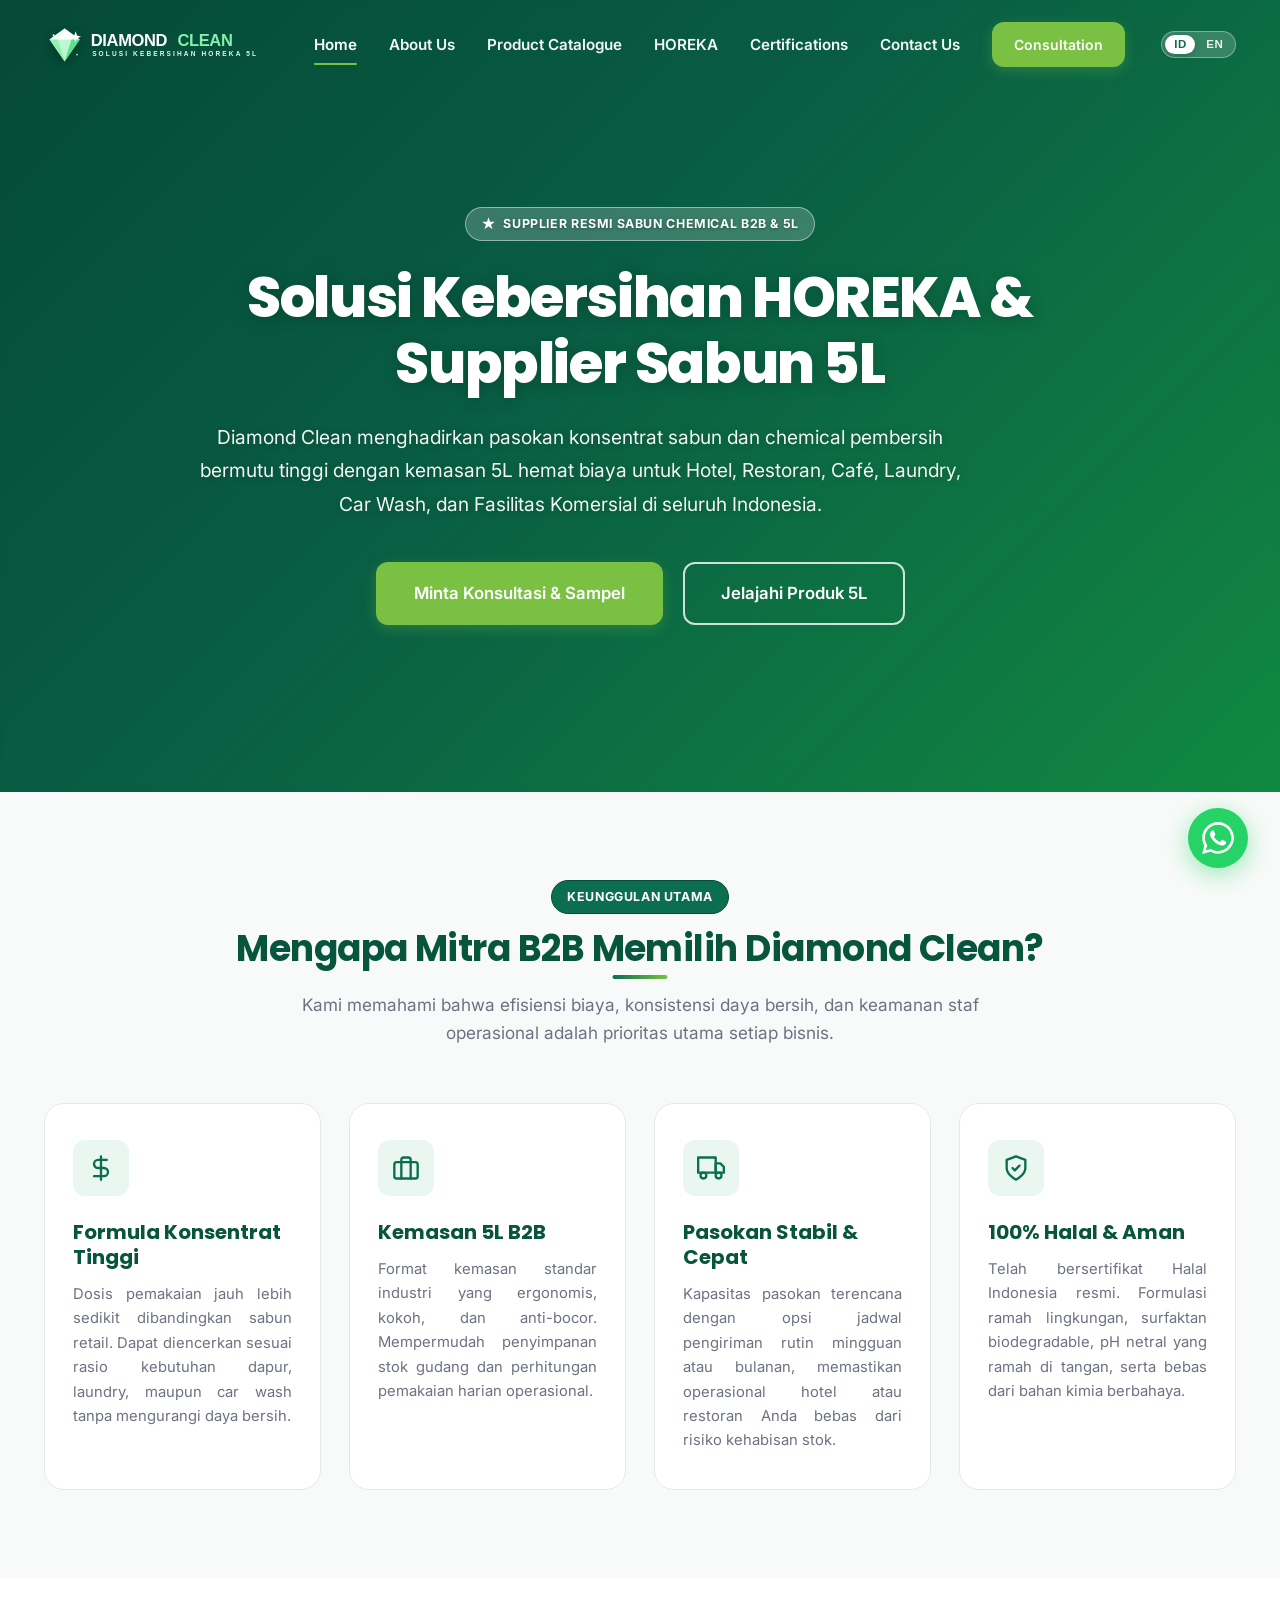
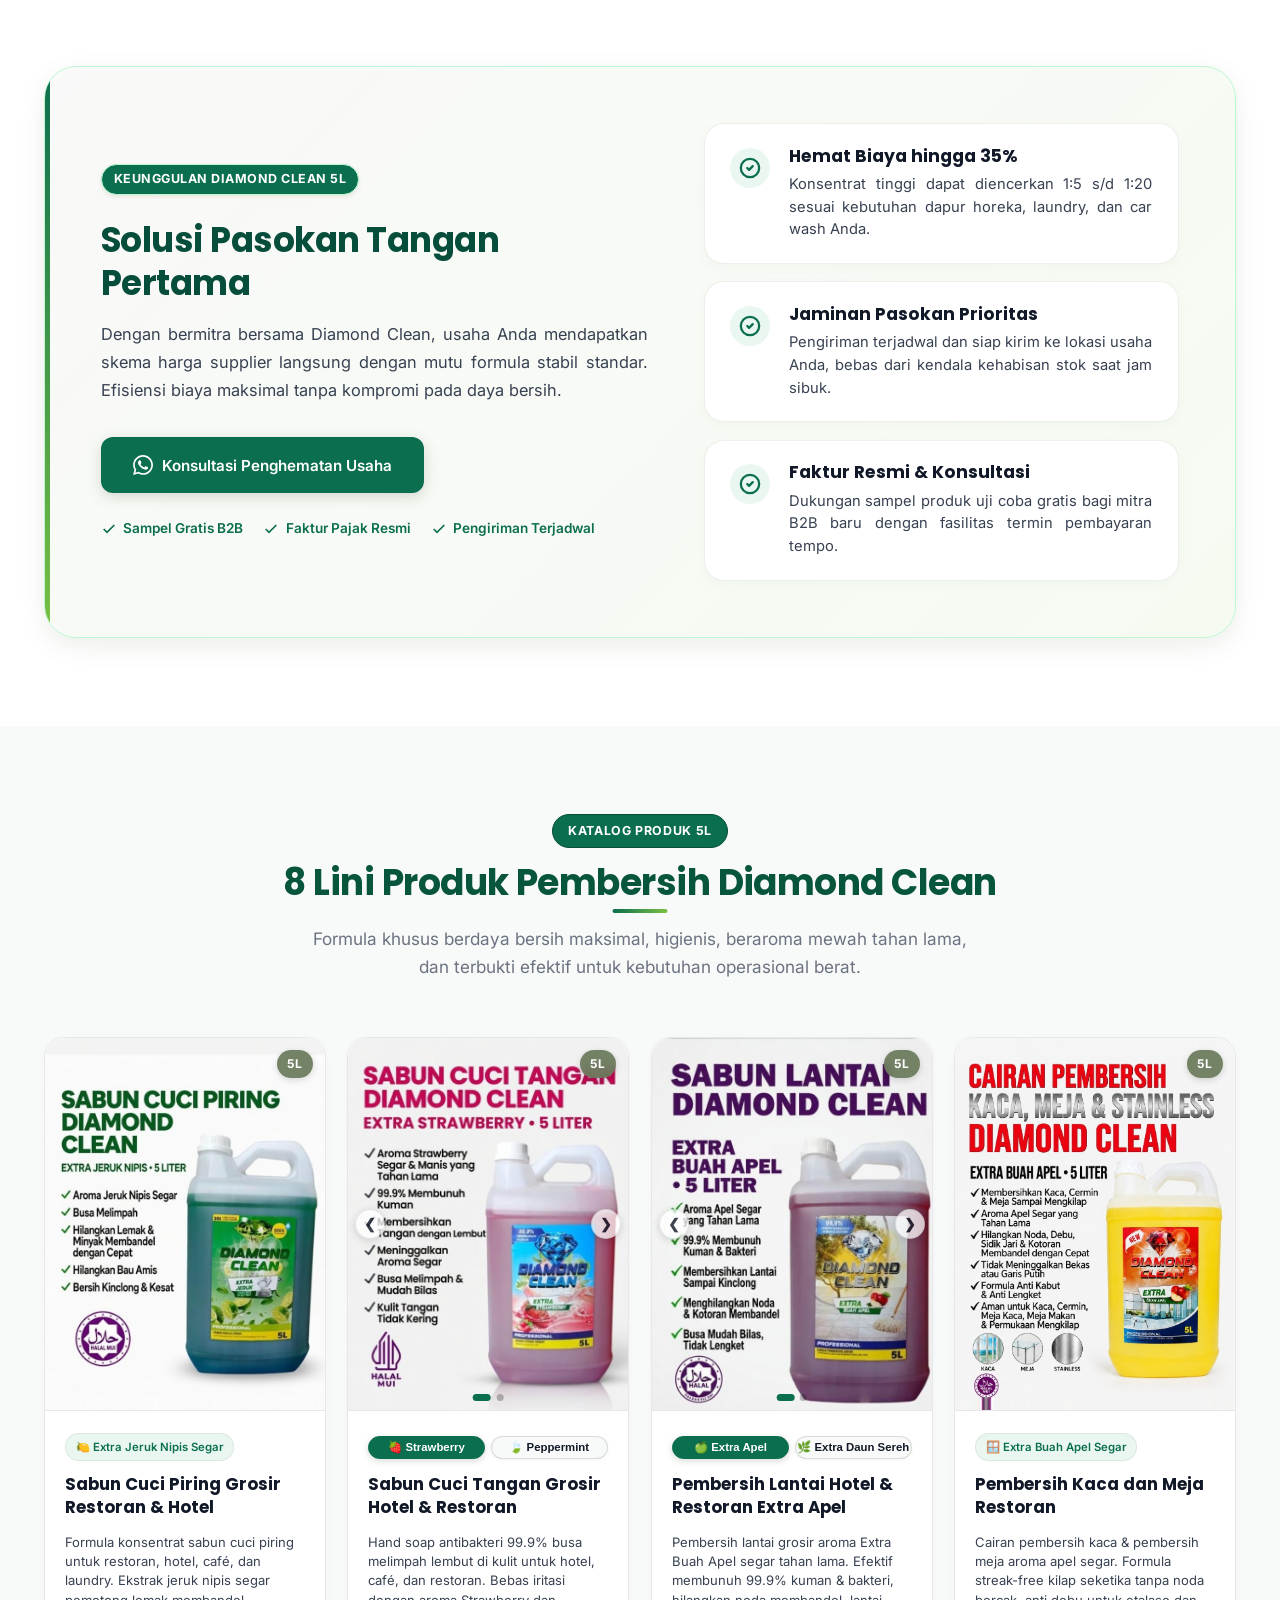
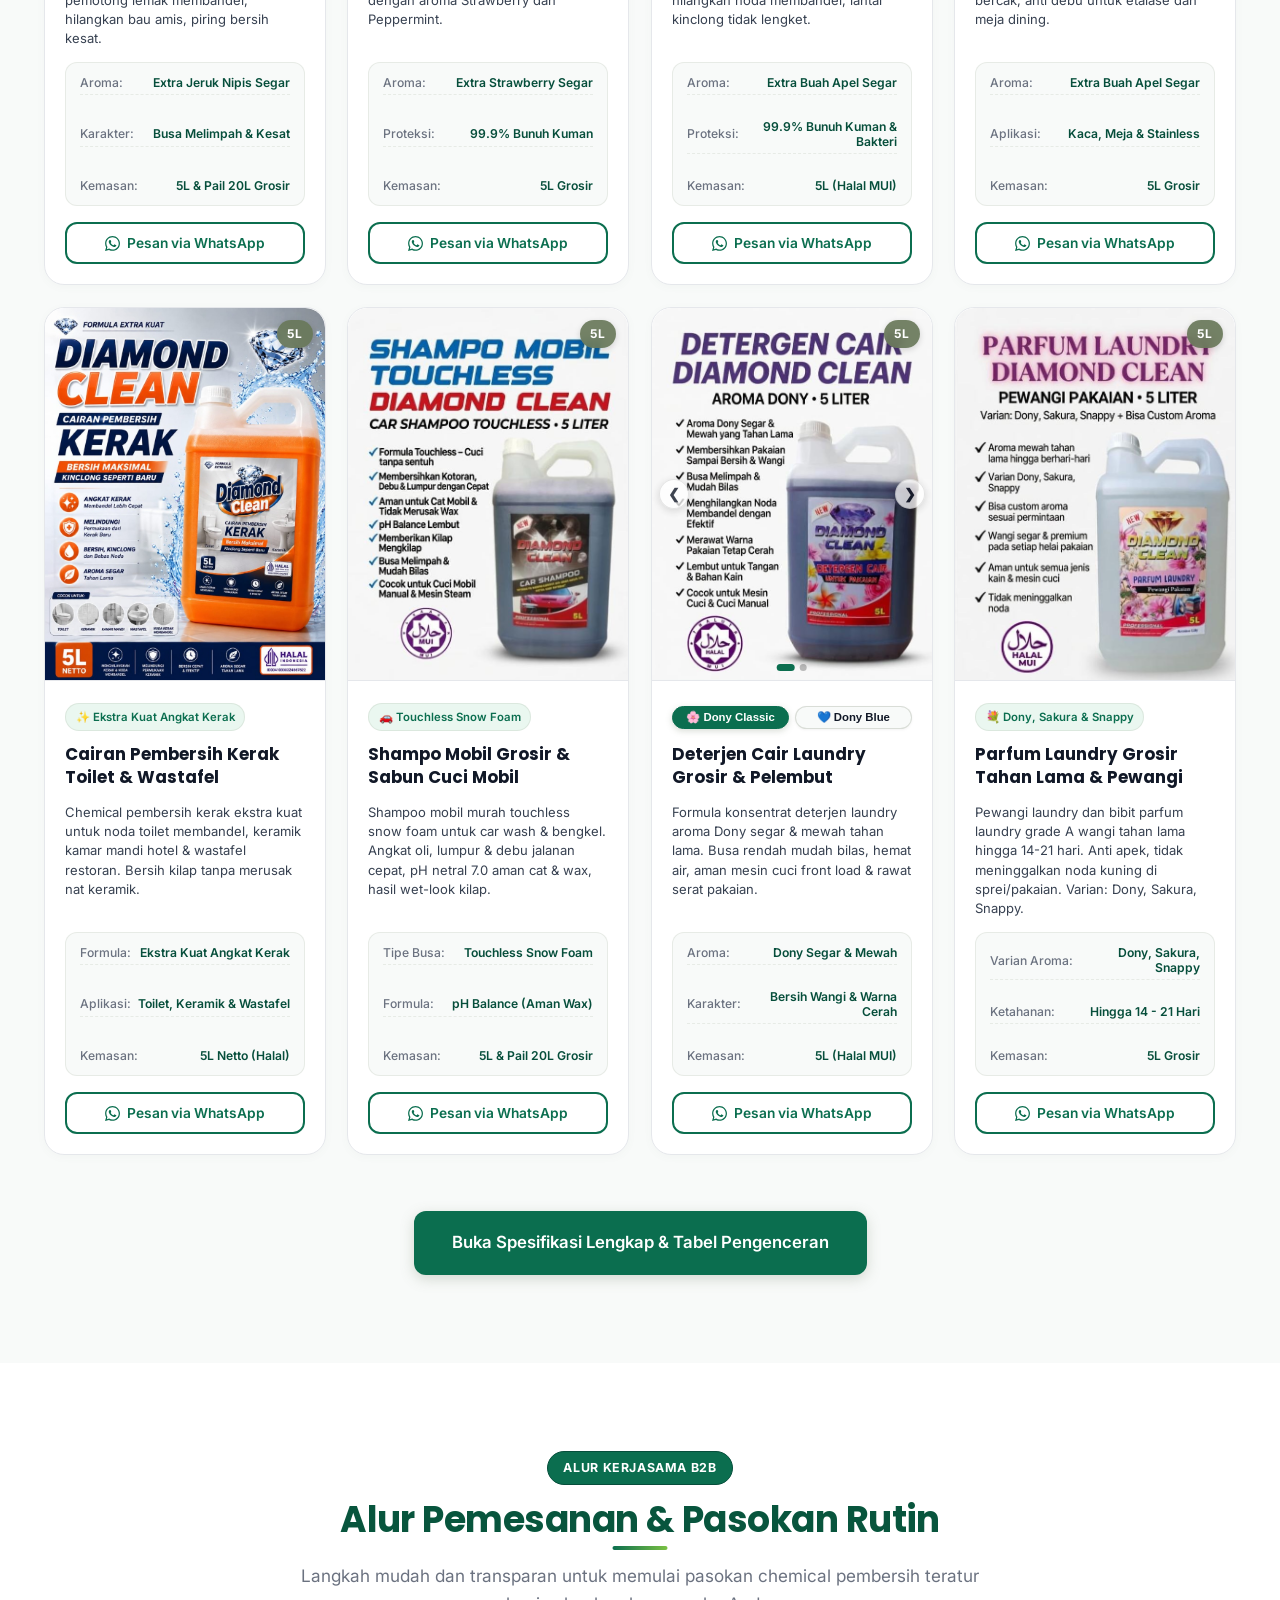
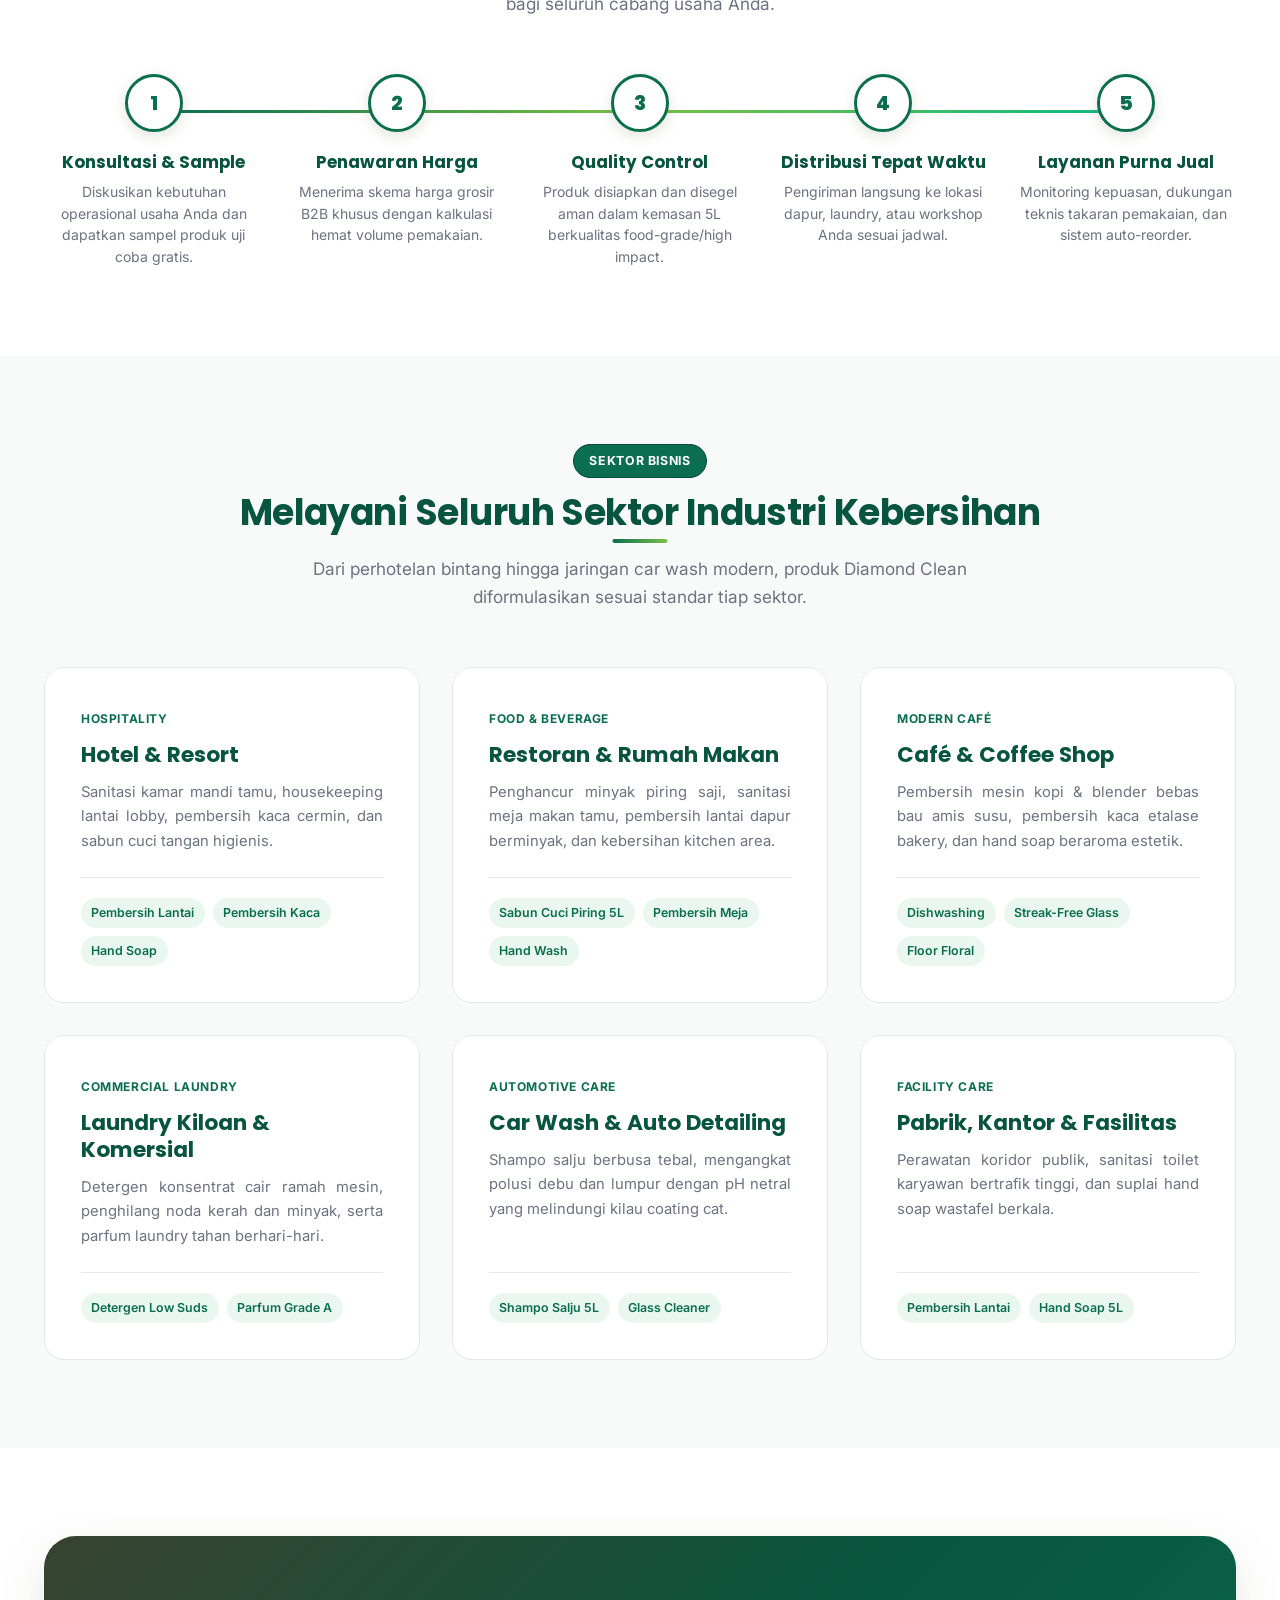
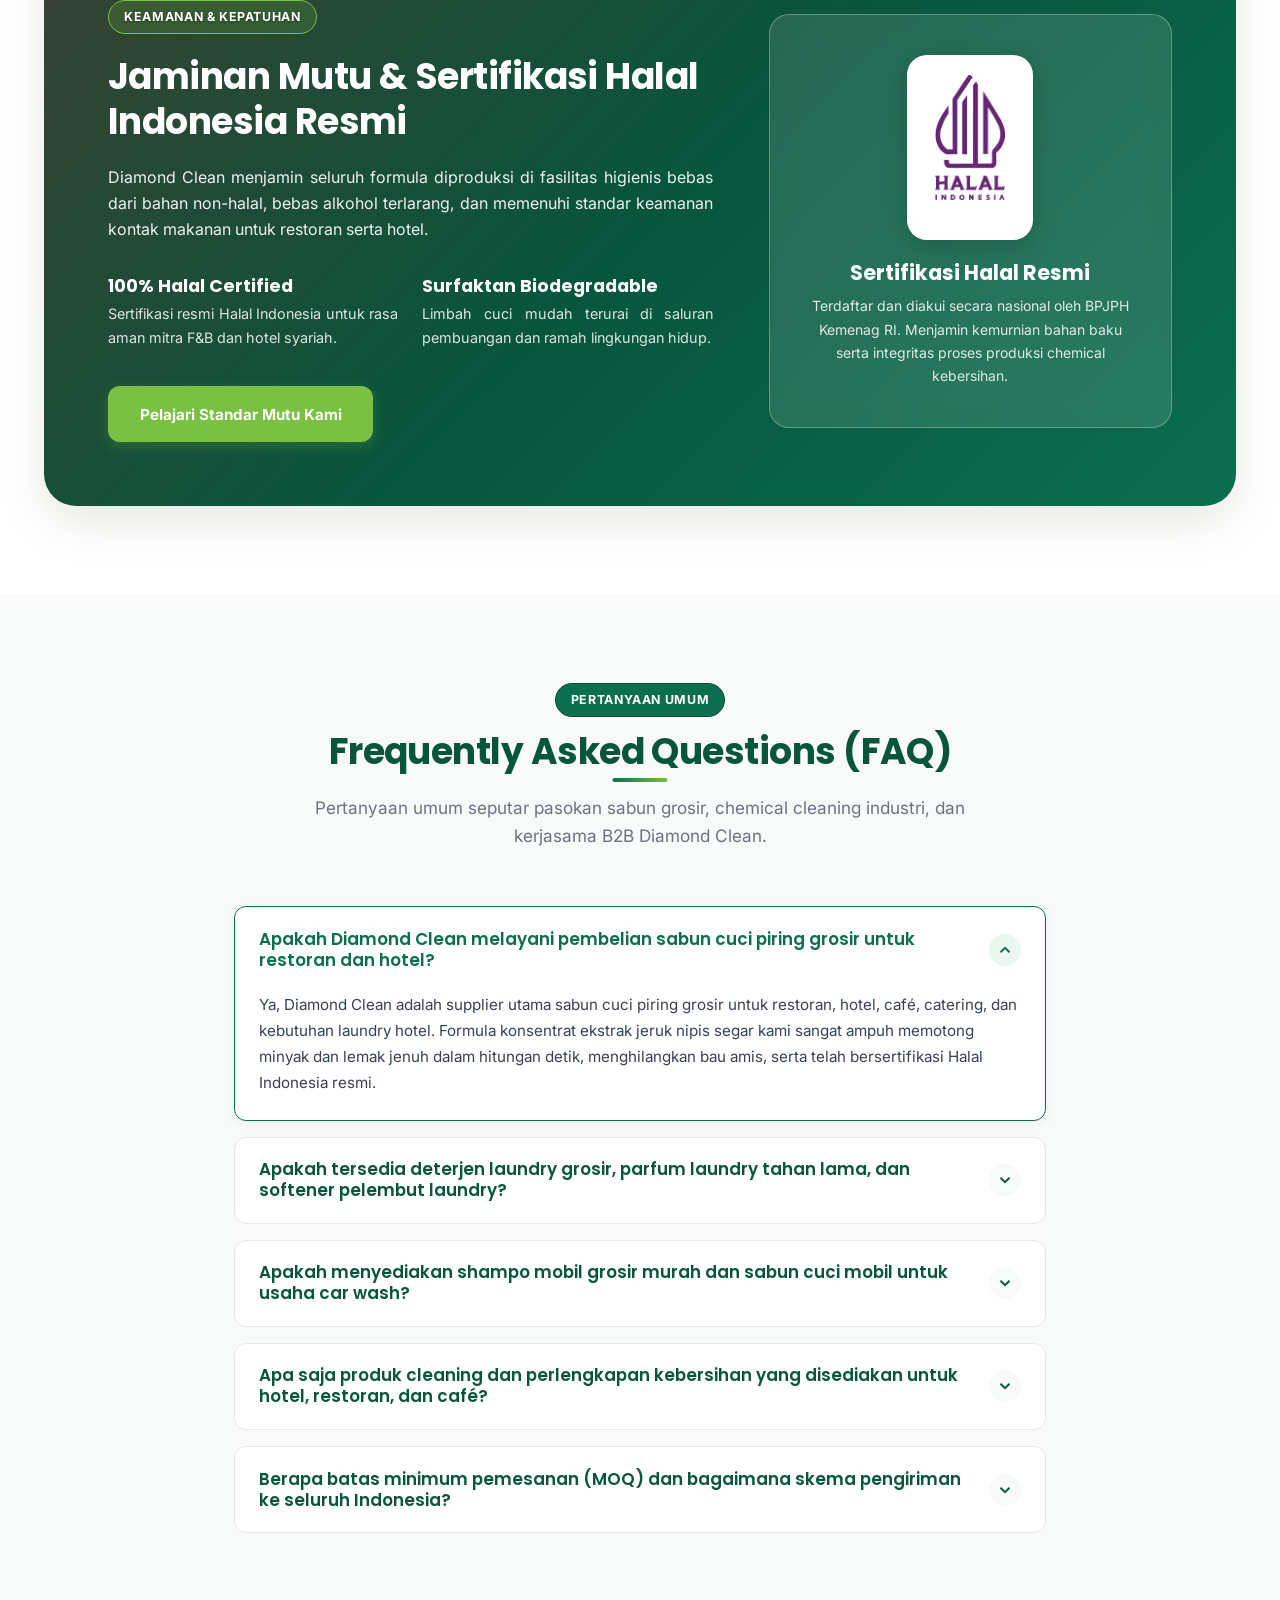
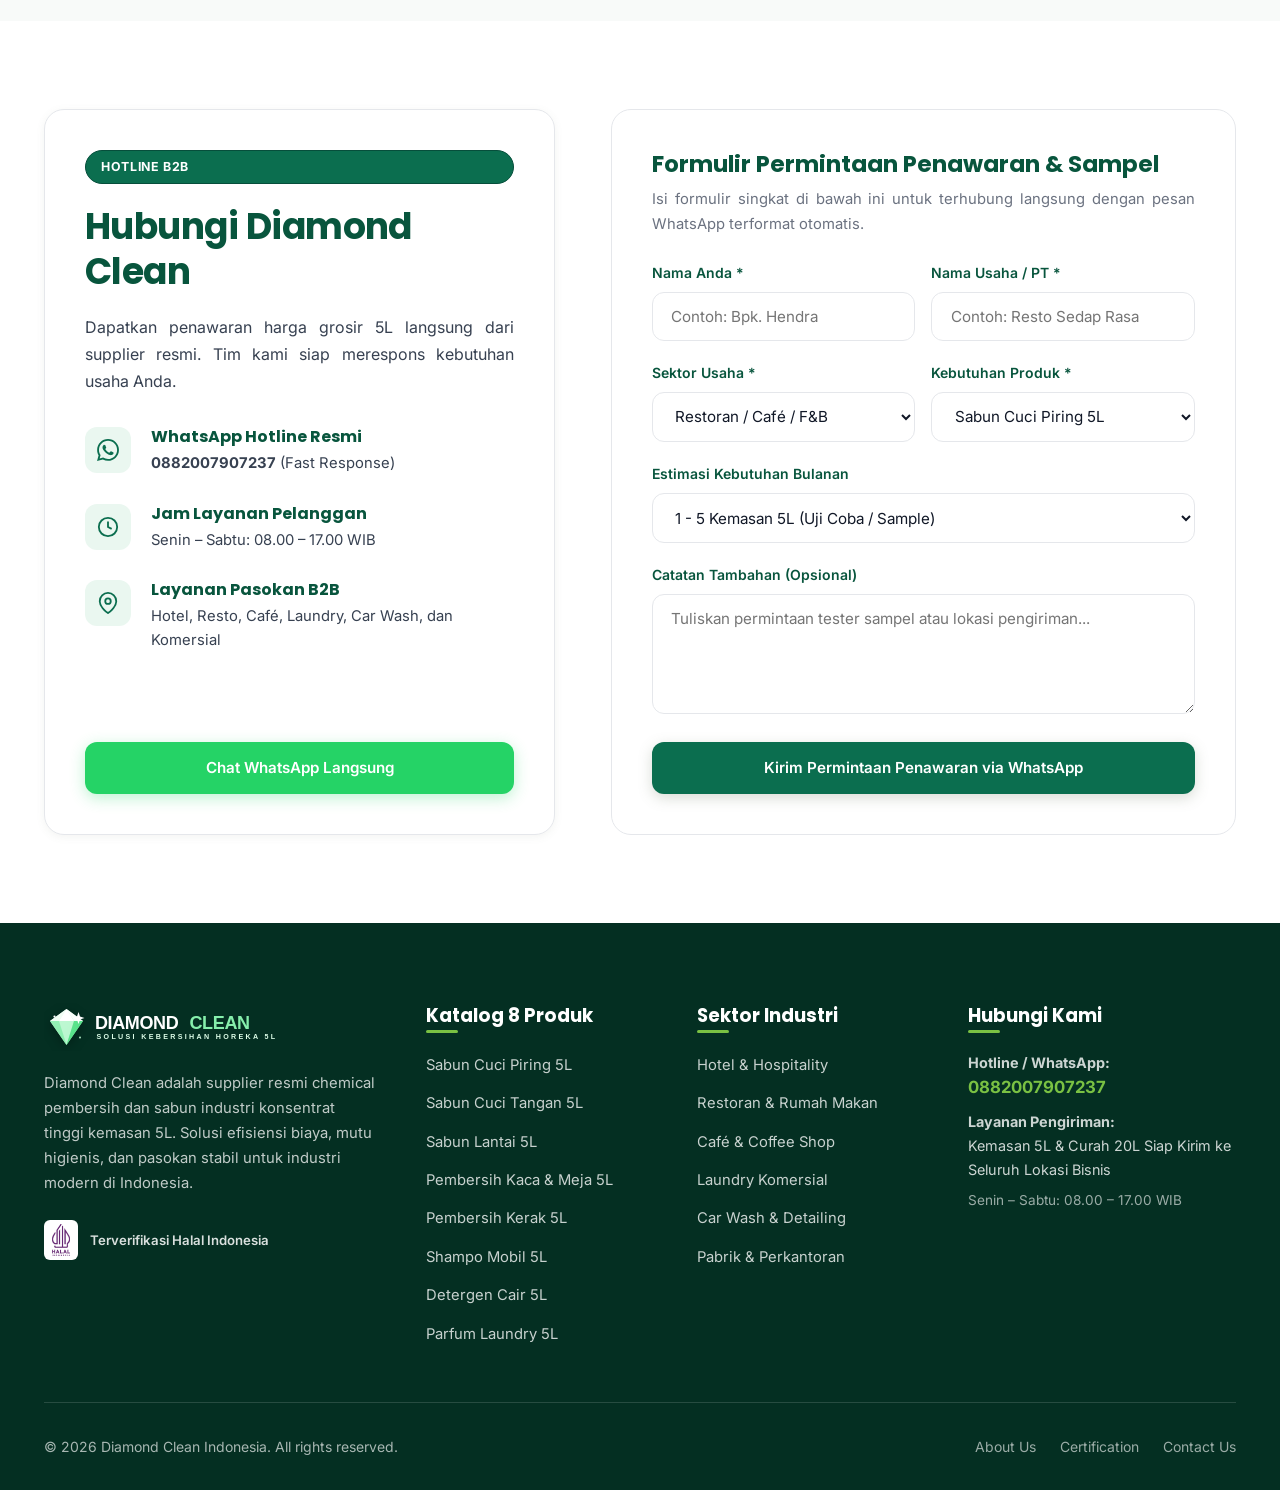
==== commit 46409f82: "feat: implement premium component library and modular CSS architecture to replace hardcoded footer e" ====
--- a/index.html
+++ b/index.html
@@ -1560,7 +1560,6 @@
           <a href="/contact" style="color: rgba(255,255,255,0.6);">Contact Us</a>
         </div>
       </div>
-      <div class="footer-watermark">BenchCode™</div>
     </div>
   </footer>
 
--- a/css/components.css
+++ b/css/components.css
@@ -129,9 +129,9 @@
 }
 
 .badge-accent {
-  background-color: rgba(var(--color-accent-rgb), 0.12);
-  color: #8C4F12;
-  border: 1px solid rgba(var(--color-accent-rgb), 0.35);
+  background-color: var(--color-primary);
+  color: #FFFFFF;
+  border: 1px solid var(--color-primary-dark);
 }
 
 .badge-clean {
--- a/css/pages.css
+++ b/css/pages.css
@@ -71,7 +71,7 @@
 }
 
 .hero-content h1 span {
-  color: var(--color-accent);
+  color: #FFFFFF;
   display: inline-block;
 }
 
@@ -1855,27 +1855,9 @@
    9. FOOTER (Deep Forest Green & Crisp White)
    -------------------------------------------------------------------------- */
 .footer {
-  position: relative;
-  overflow: hidden;
-  background-color: #2D3526;
+  background-color: #042F22;
   color: #FFFFFF;
   padding: 5rem 0 2rem 0;
-}
-
-.footer::after {
-  content: 'BenchCode™';
-  position: absolute;
-  right: 2rem;
-  bottom: 0.25rem;
-  font-size: clamp(2.5rem, 6vw, 5.5rem);
-  font-weight: 900;
-  letter-spacing: 4px;
-  text-transform: uppercase;
-  color: rgba(255, 255, 255, 0.03);
-  pointer-events: none;
-  user-select: none;
-  line-height: 1;
-  z-index: 0;
 }
 
 .footer-top {
@@ -1940,25 +1922,6 @@
   color: var(--color-accent) !important;
 }
 
-.footer-watermark {
-  text-align: center;
-  margin-top: 1.5rem;
-  padding-top: 1rem;
-  border-top: 1px solid rgba(255, 255, 255, 0.06);
-  font-size: 0.8rem;
-  font-weight: 700;
-  letter-spacing: 2.2px;
-  text-transform: uppercase;
-  color: rgba(255, 255, 255, 0.2);
-  user-select: none;
-  position: relative;
-  z-index: 1;
-  transition: color var(--transition-fast);
-}
-
-.footer-watermark:hover {
-  color: rgba(255, 255, 255, 0.4);
-}
 
 /* --------------------------------------------------------------------------
    10. SUB-PAGE HERO BANNER (About, Solutions, Industries, Sustainability, Contact)
@@ -1970,7 +1933,8 @@
   padding-bottom: 4.5rem;
   display: flex;
   align-items: center;
-  background-color: var(--color-secondary);
+  background-color: var(--color-secondary-dark);
+  background-image: linear-gradient(135deg, rgba(6, 78, 59, 0.82) 0%, rgba(11, 110, 79, 0.72) 45%, rgba(22, 163, 74, 0.76) 100%);
   color: #FFFFFF;
   overflow: hidden;
 }
@@ -2265,12 +2229,6 @@
     text-align: center;
   }
 
-  .footer-watermark {
-    margin-top: 1.25rem;
-    padding-top: 0.85rem;
-    font-size: 0.72rem;
-    letter-spacing: 1.8px;
-  }
 
   .page-hero-banner {
     padding-top: 7rem;
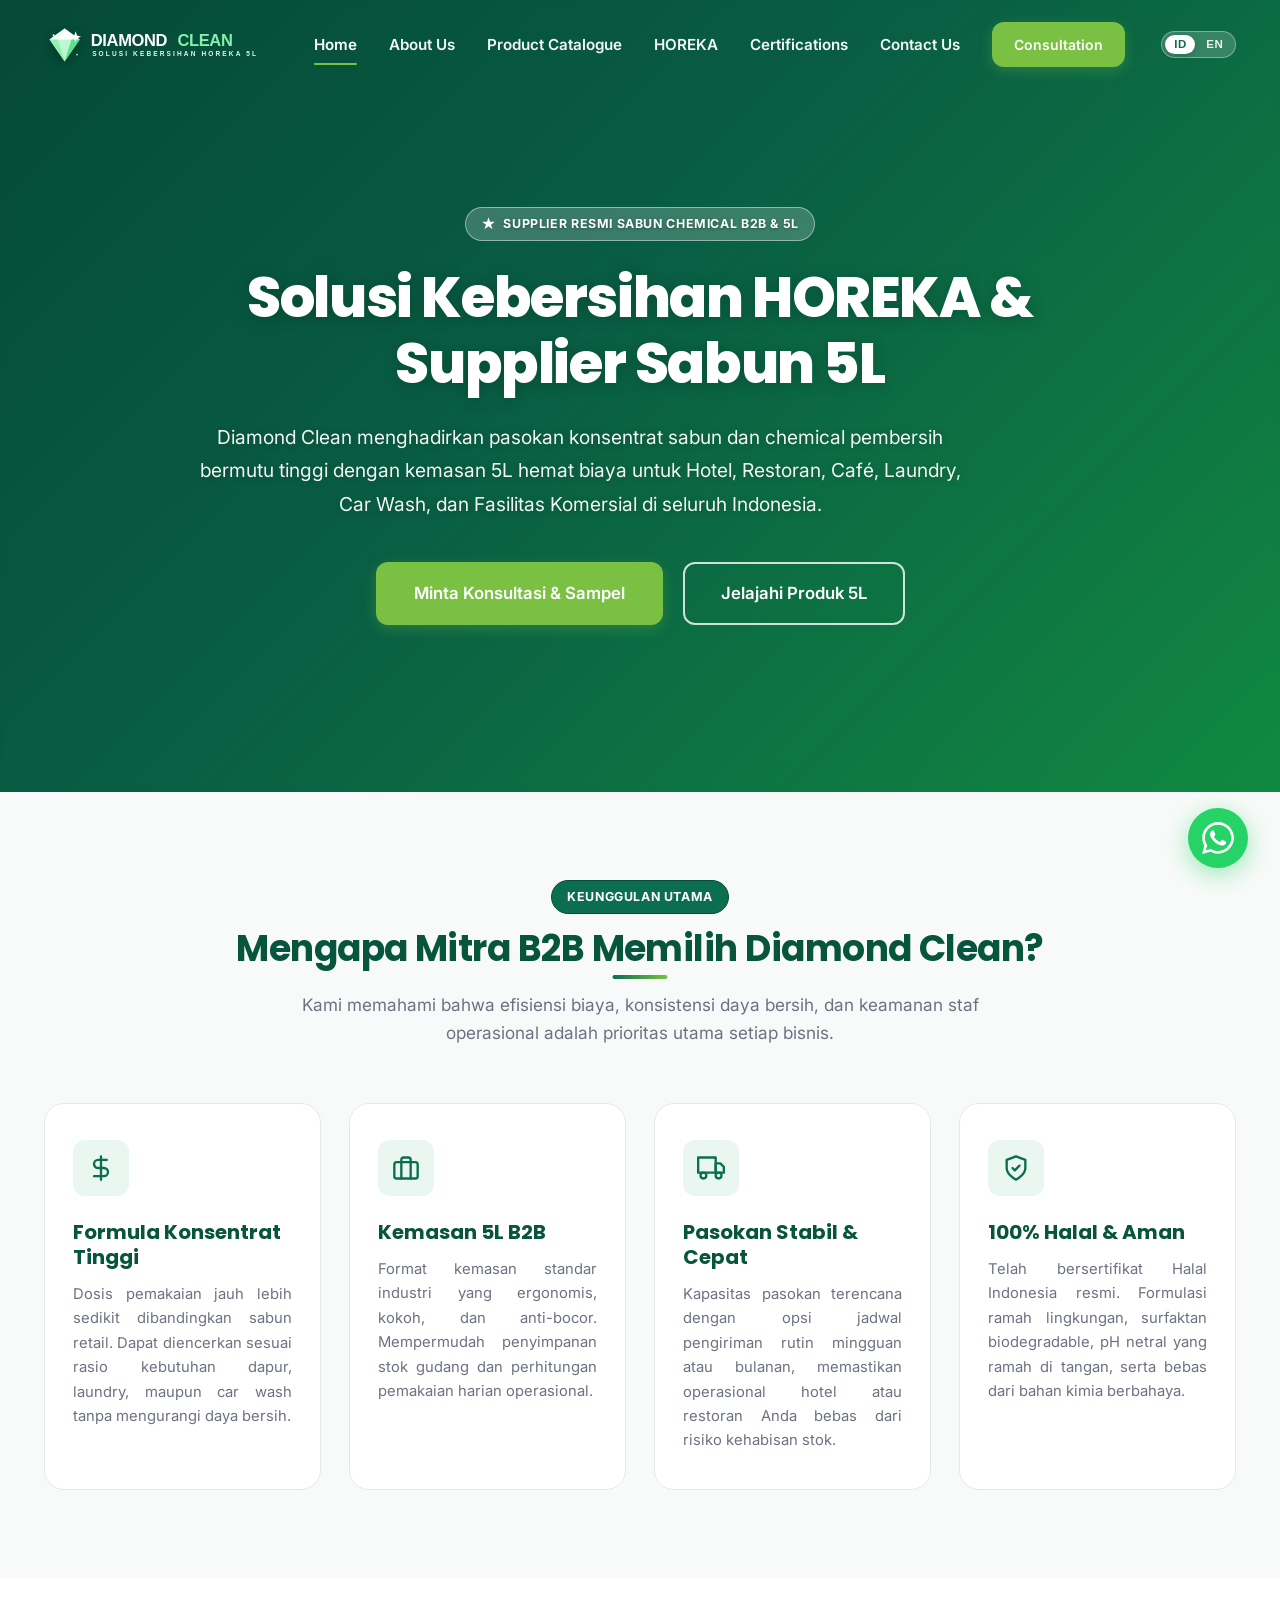
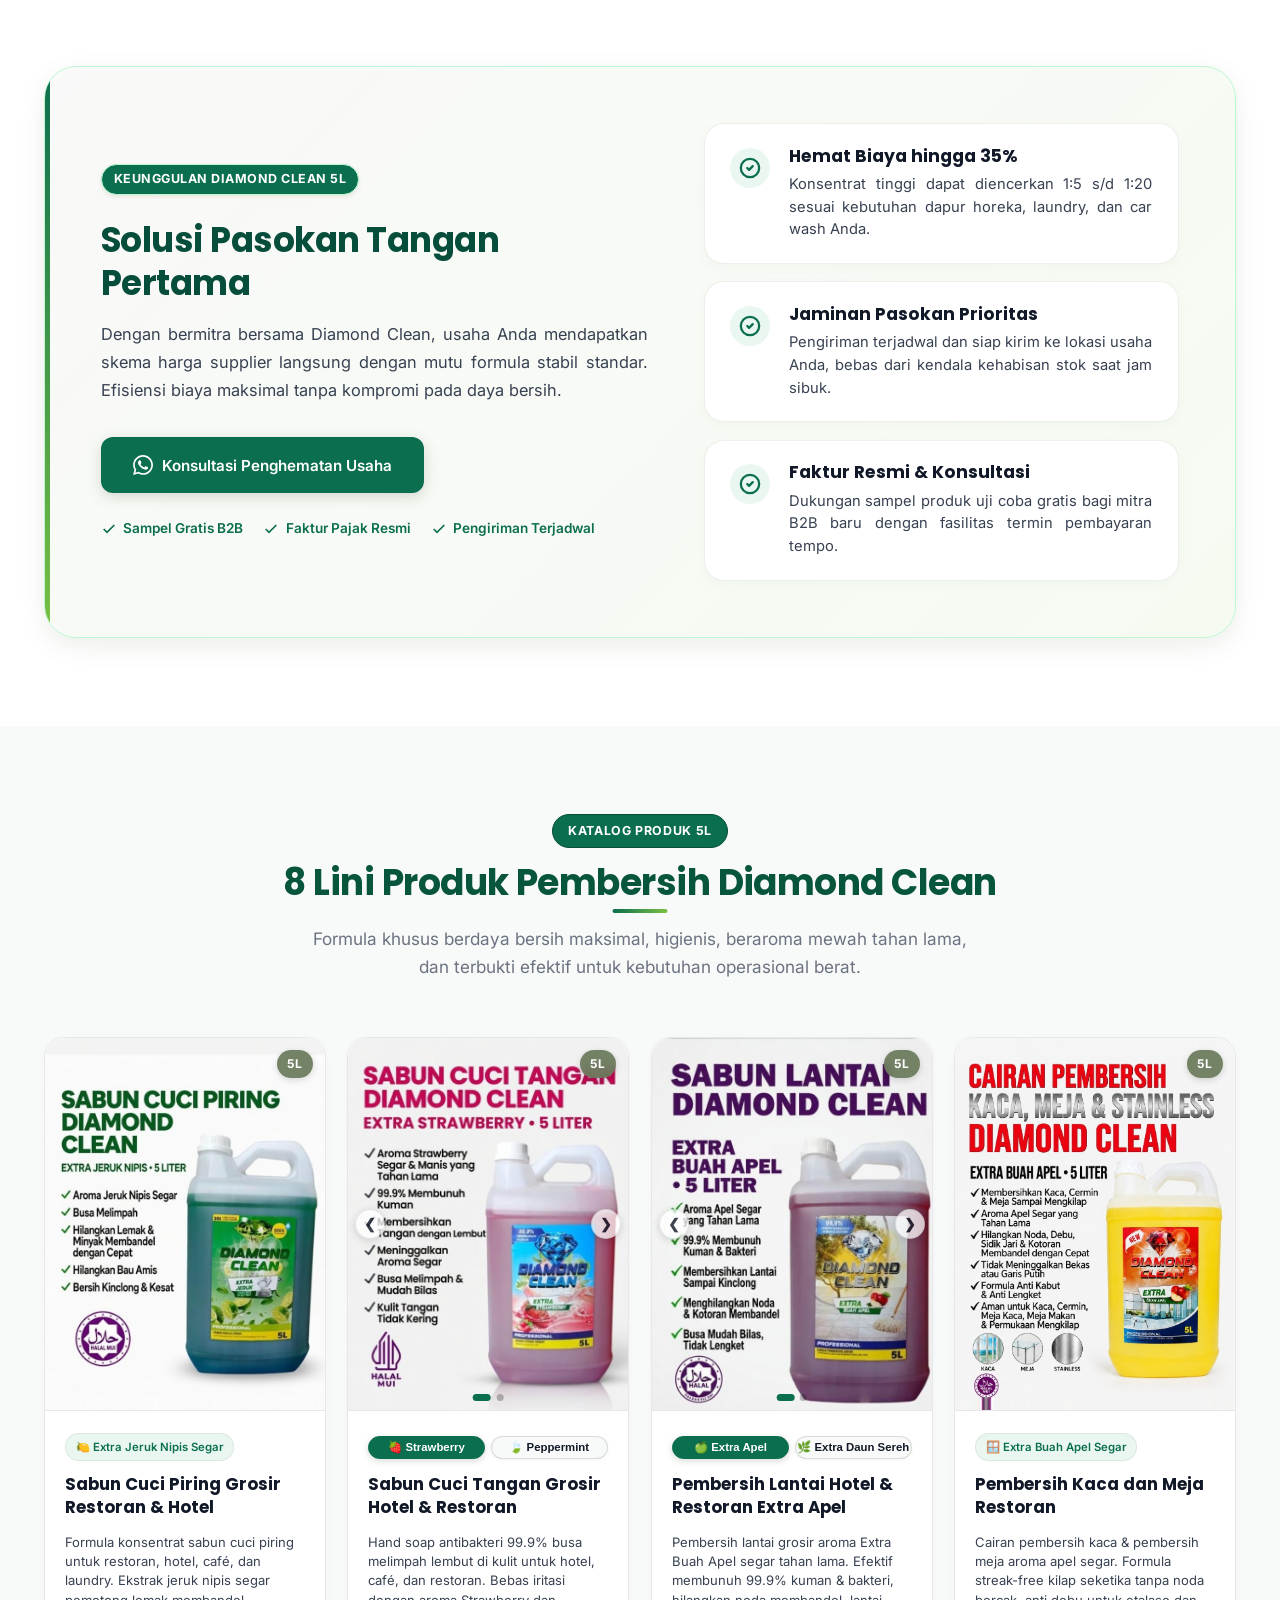
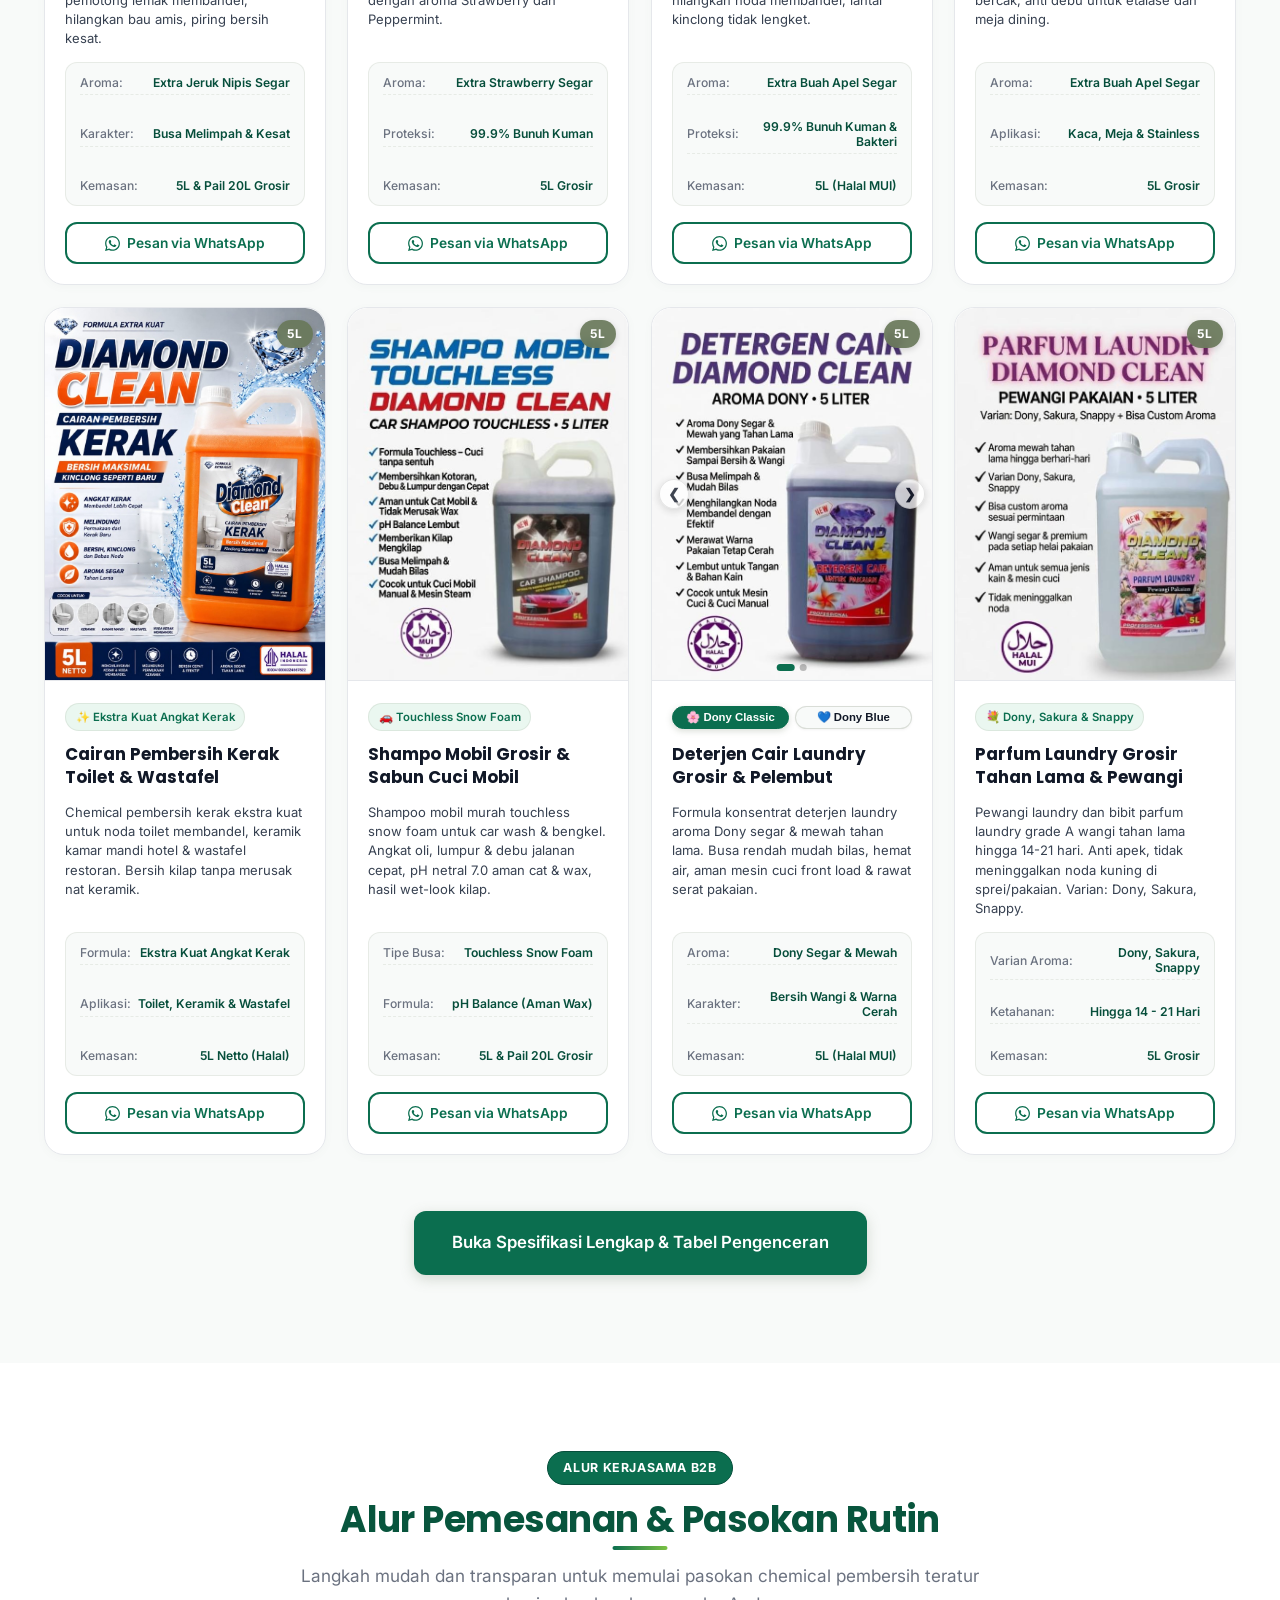
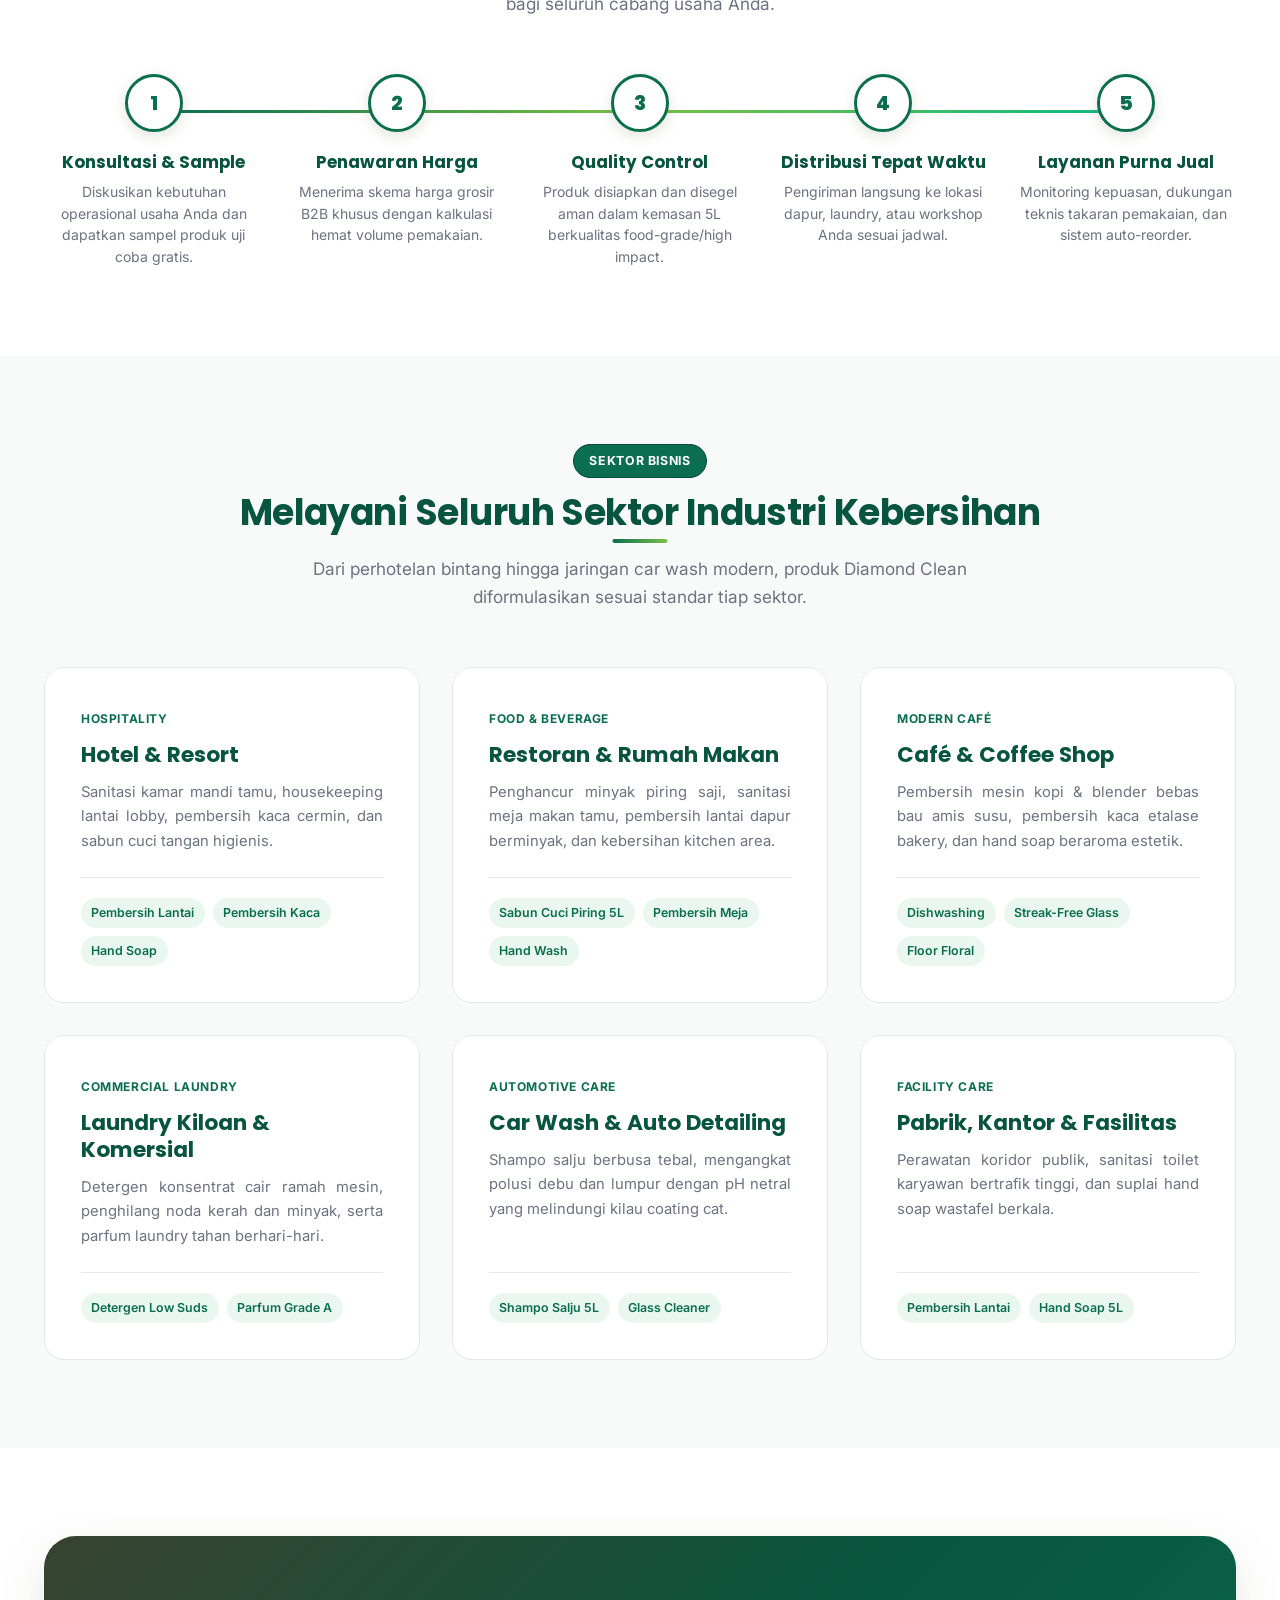
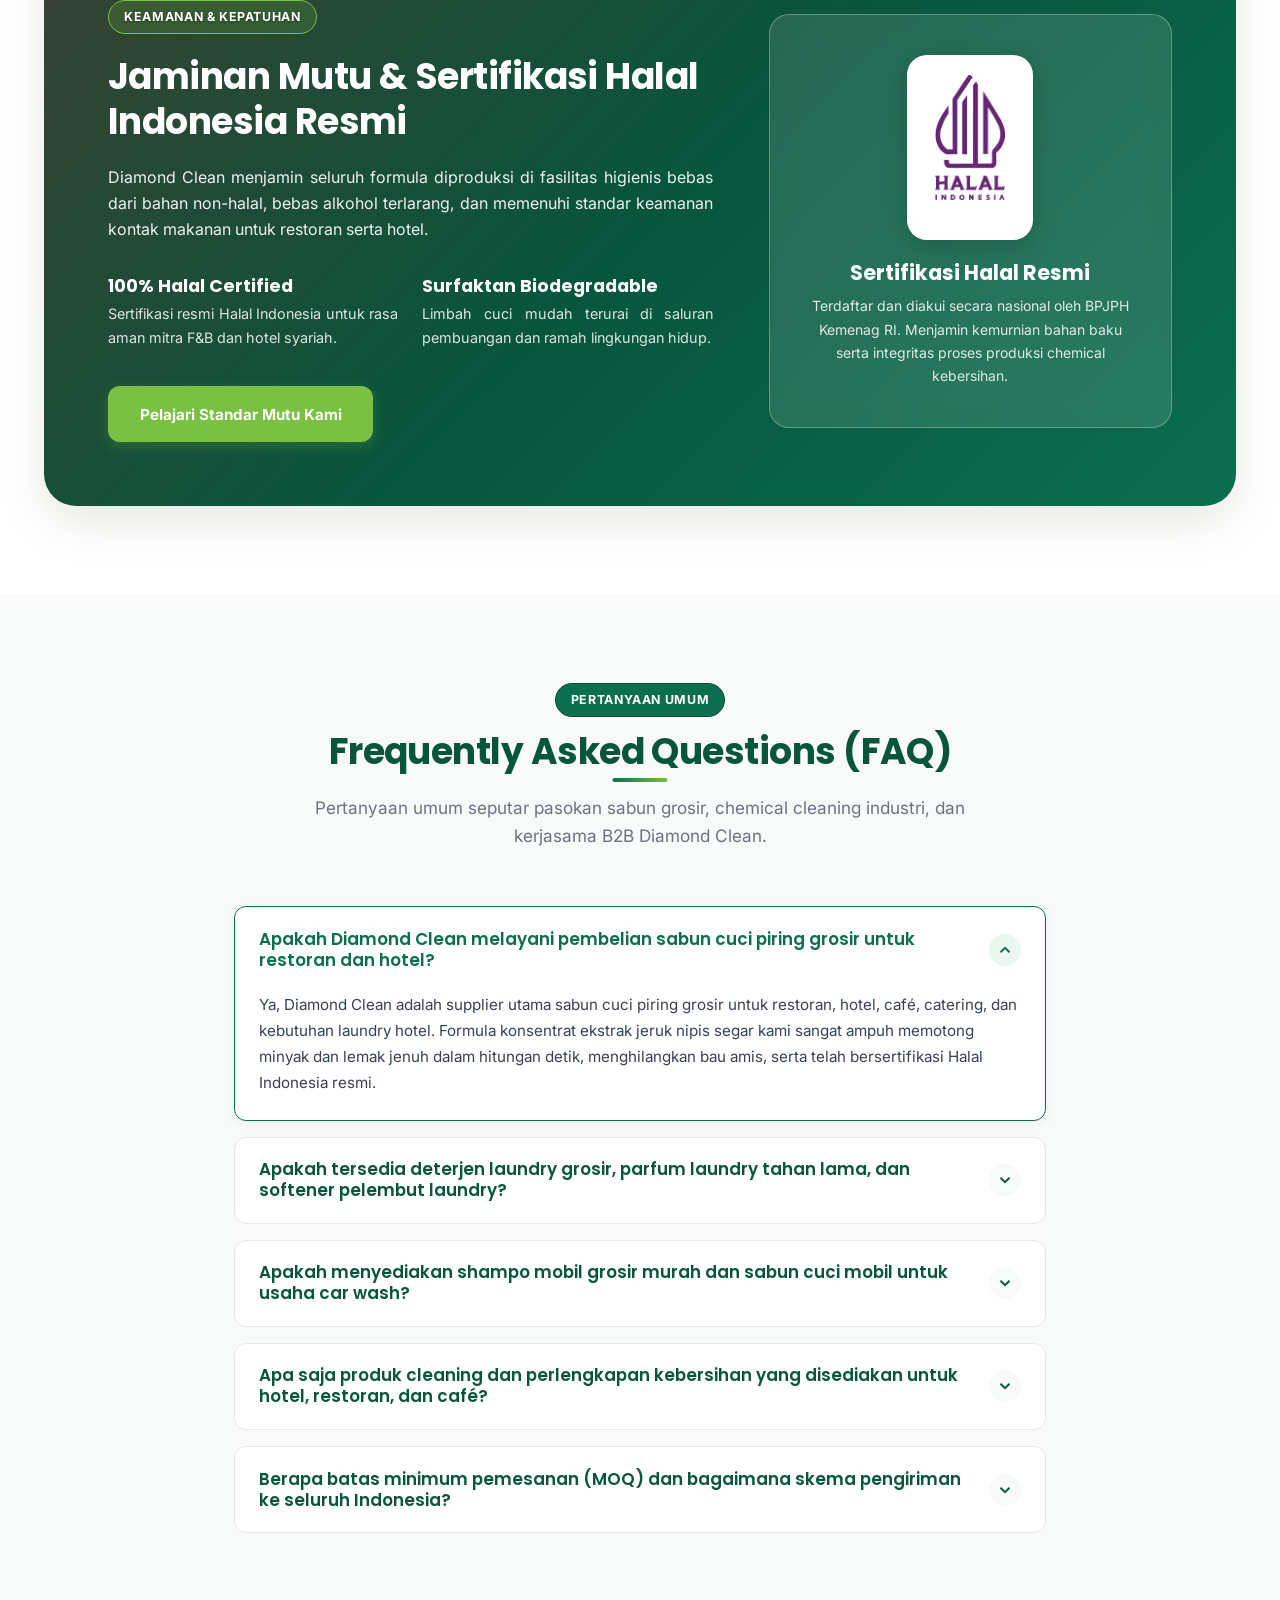
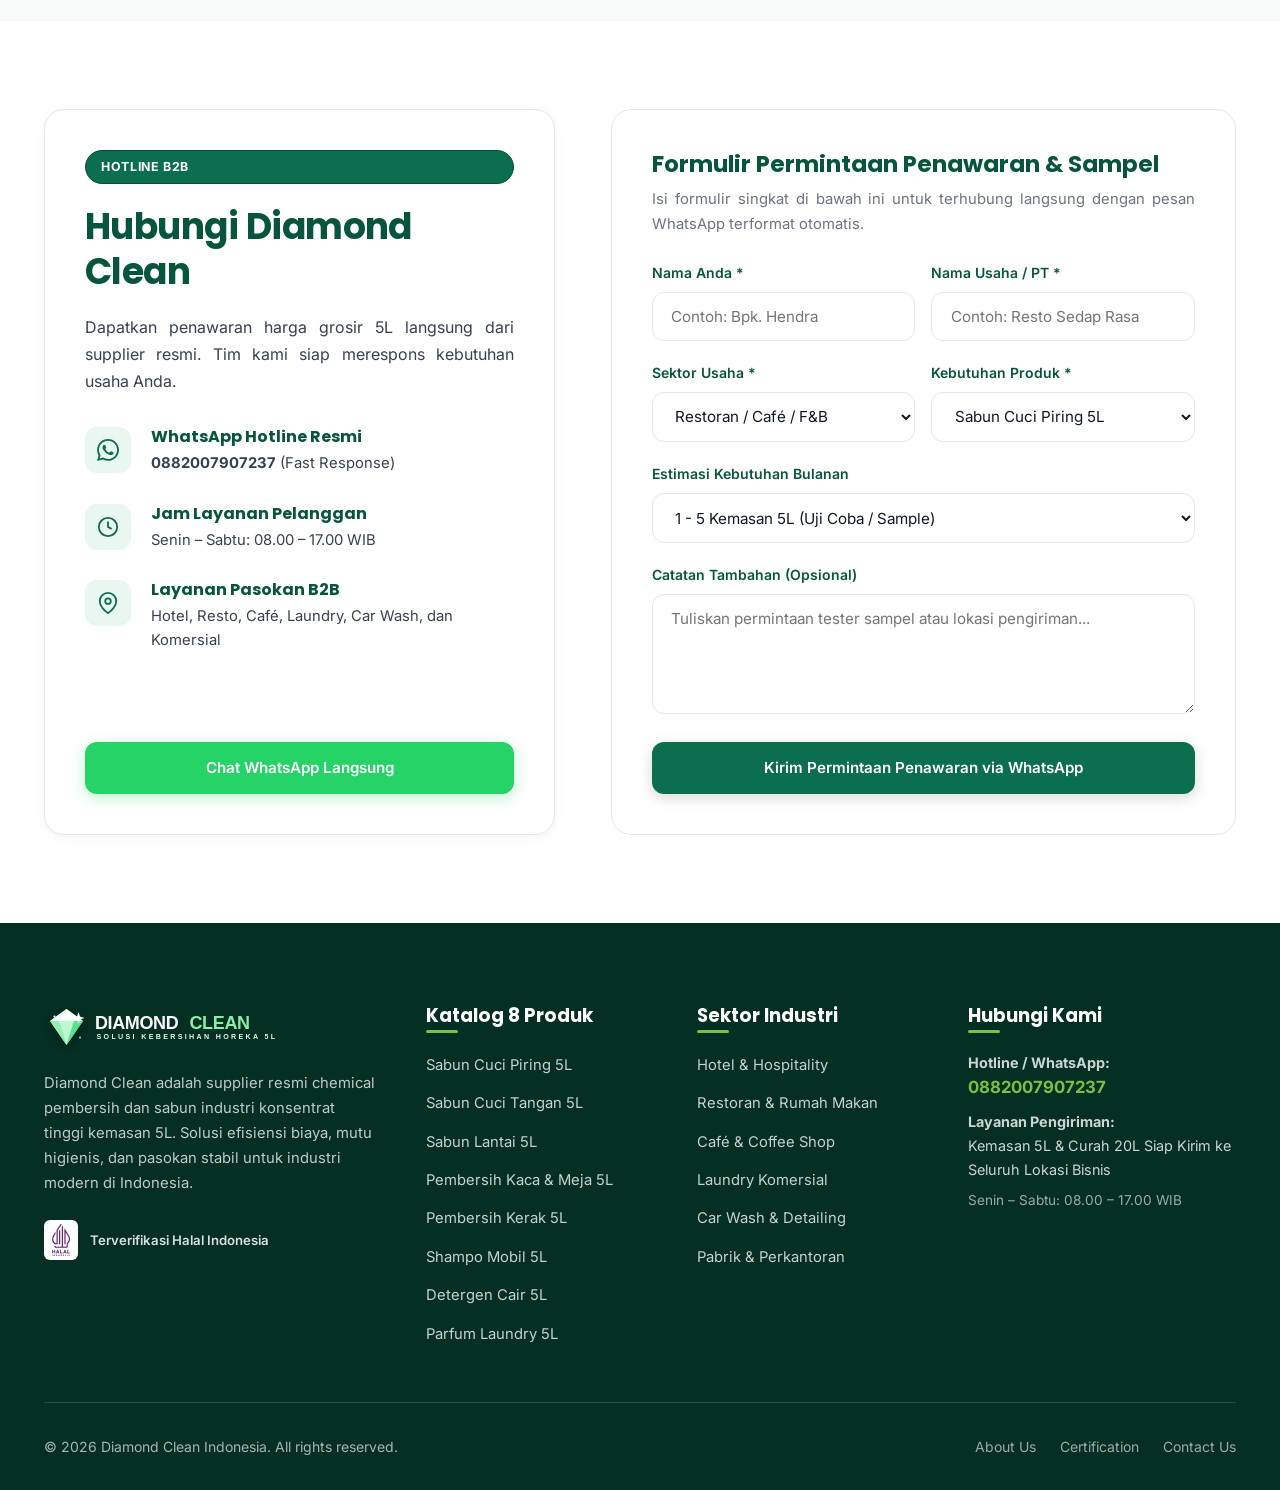
==== commit 78b5c60a: "refactor: migrate sustainability page to certification and update internal navigation redirects" ====
--- a/index.html
+++ b/index.html
@@ -204,9 +204,9 @@
       <nav class="nav-menu" id="nav-menu" aria-label="Menu Navigasi Utama">
         <a href="/" class="nav-link active" data-i18n="nav_home">Home</a>
         <a href="/about" class="nav-link" data-i18n="nav_about">About Us</a>
-        <a href="/solutions" class="nav-link" data-i18n="nav_solutions">Product Catalogue</a>
+        <a href="/product-catalogue" class="nav-link" data-i18n="nav_solutions">Product Catalogue</a>
         <a href="/industries" class="nav-link" data-i18n="nav_industries">HOREKA</a>
-        <a href="/sustainability" class="nav-link" data-i18n="nav_sustainability">Certifications</a>
+        <a href="/certification" class="nav-link" data-i18n="nav_sustainability">Certifications</a>
         <a href="/contact" class="nav-link" data-i18n="nav_contact">Contact Us</a>
         <a href="/contact#consultation" class="btn btn-accent btn-sm" data-i18n="nav_consultation">Consultation</a>
         <div class="lang-switch-container" aria-label="Language Selector">
@@ -249,7 +249,7 @@
           <div class="hero-buttons">
             <a href="/contact#consultation" class="btn btn-accent btn-lg" data-i18n="hero_cta_consult">Minta Konsultasi
               &amp; Sampel</a>
-            <a href="/solutions" class="btn btn-white-outline btn-lg" data-i18n="hero_cta_catalog">Jelajahi Produk
+            <a href="/product-catalogue" class="btn btn-white-outline btn-lg" data-i18n="hero_cta_catalog">Jelajahi Produk
               5L</a>
           </div>
         </div>
@@ -1022,7 +1022,7 @@
       </div>
 
       <div class="catalog-cta-wrap text-center">
-        <a href="/solutions" class="btn btn-primary btn-lg btn-catalog-cta">
+        <a href="/product-catalogue" class="btn btn-primary btn-lg btn-catalog-cta">
           Buka Spesifikasi Lengkap & Tabel Pengenceran
         </a>
       </div>
@@ -1203,7 +1203,7 @@
             </div>
           </div>
           <div class="halal-cta-wrap">
-            <a href="/sustainability" class="btn btn-accent btn-halal-cta">Pelajari Standar Mutu Kami</a>
+            <a href="/certification" class="btn btn-accent btn-halal-cta">Pelajari Standar Mutu Kami</a>
           </div>
         </div>
 
@@ -1508,14 +1508,14 @@
         <div class="footer-col">
           <h4>Katalog 8 Produk</h4>
           <ul class="footer-links">
-            <li><a href="/solutions#cuci-piring">Sabun Cuci Piring 5L</a></li>
-            <li><a href="/solutions#cuci-tangan">Sabun Cuci Tangan 5L</a></li>
-            <li><a href="/solutions#pembersih-lantai">Sabun Lantai 5L</a></li>
-            <li><a href="/solutions#pembersih-kaca">Pembersih Kaca &amp; Meja 5L</a></li>
-            <li><a href="/solutions#pembersih-kerak">Pembersih Kerak 5L</a></li>
-            <li><a href="/solutions#shampo-mobil">Shampo Mobil 5L</a></li>
-            <li><a href="/solutions#detergen-cair">Detergen Cair 5L</a></li>
-            <li><a href="/solutions#parfum-laundry">Parfum Laundry 5L</a></li>
+            <li><a href="/product-catalogue#cuci-piring">Sabun Cuci Piring 5L</a></li>
+            <li><a href="/product-catalogue#cuci-tangan">Sabun Cuci Tangan 5L</a></li>
+            <li><a href="/product-catalogue#pembersih-lantai">Sabun Lantai 5L</a></li>
+            <li><a href="/product-catalogue#pembersih-kaca">Pembersih Kaca &amp; Meja 5L</a></li>
+            <li><a href="/product-catalogue#pembersih-kerak">Pembersih Kerak 5L</a></li>
+            <li><a href="/product-catalogue#shampo-mobil">Shampo Mobil 5L</a></li>
+            <li><a href="/product-catalogue#detergen-cair">Detergen Cair 5L</a></li>
+            <li><a href="/product-catalogue#parfum-laundry">Parfum Laundry 5L</a></li>
           </ul>
         </div>
 
@@ -1556,7 +1556,7 @@
         </div>
         <div style="display: flex; gap: 1.5rem;">
           <a href="/about" style="color: rgba(255,255,255,0.6);">About Us</a>
-          <a href="/sustainability" style="color: rgba(255,255,255,0.6);">Certification</a>
+          <a href="/certification" style="color: rgba(255,255,255,0.6);">Certification</a>
           <a href="/contact" style="color: rgba(255,255,255,0.6);">Contact Us</a>
         </div>
       </div>
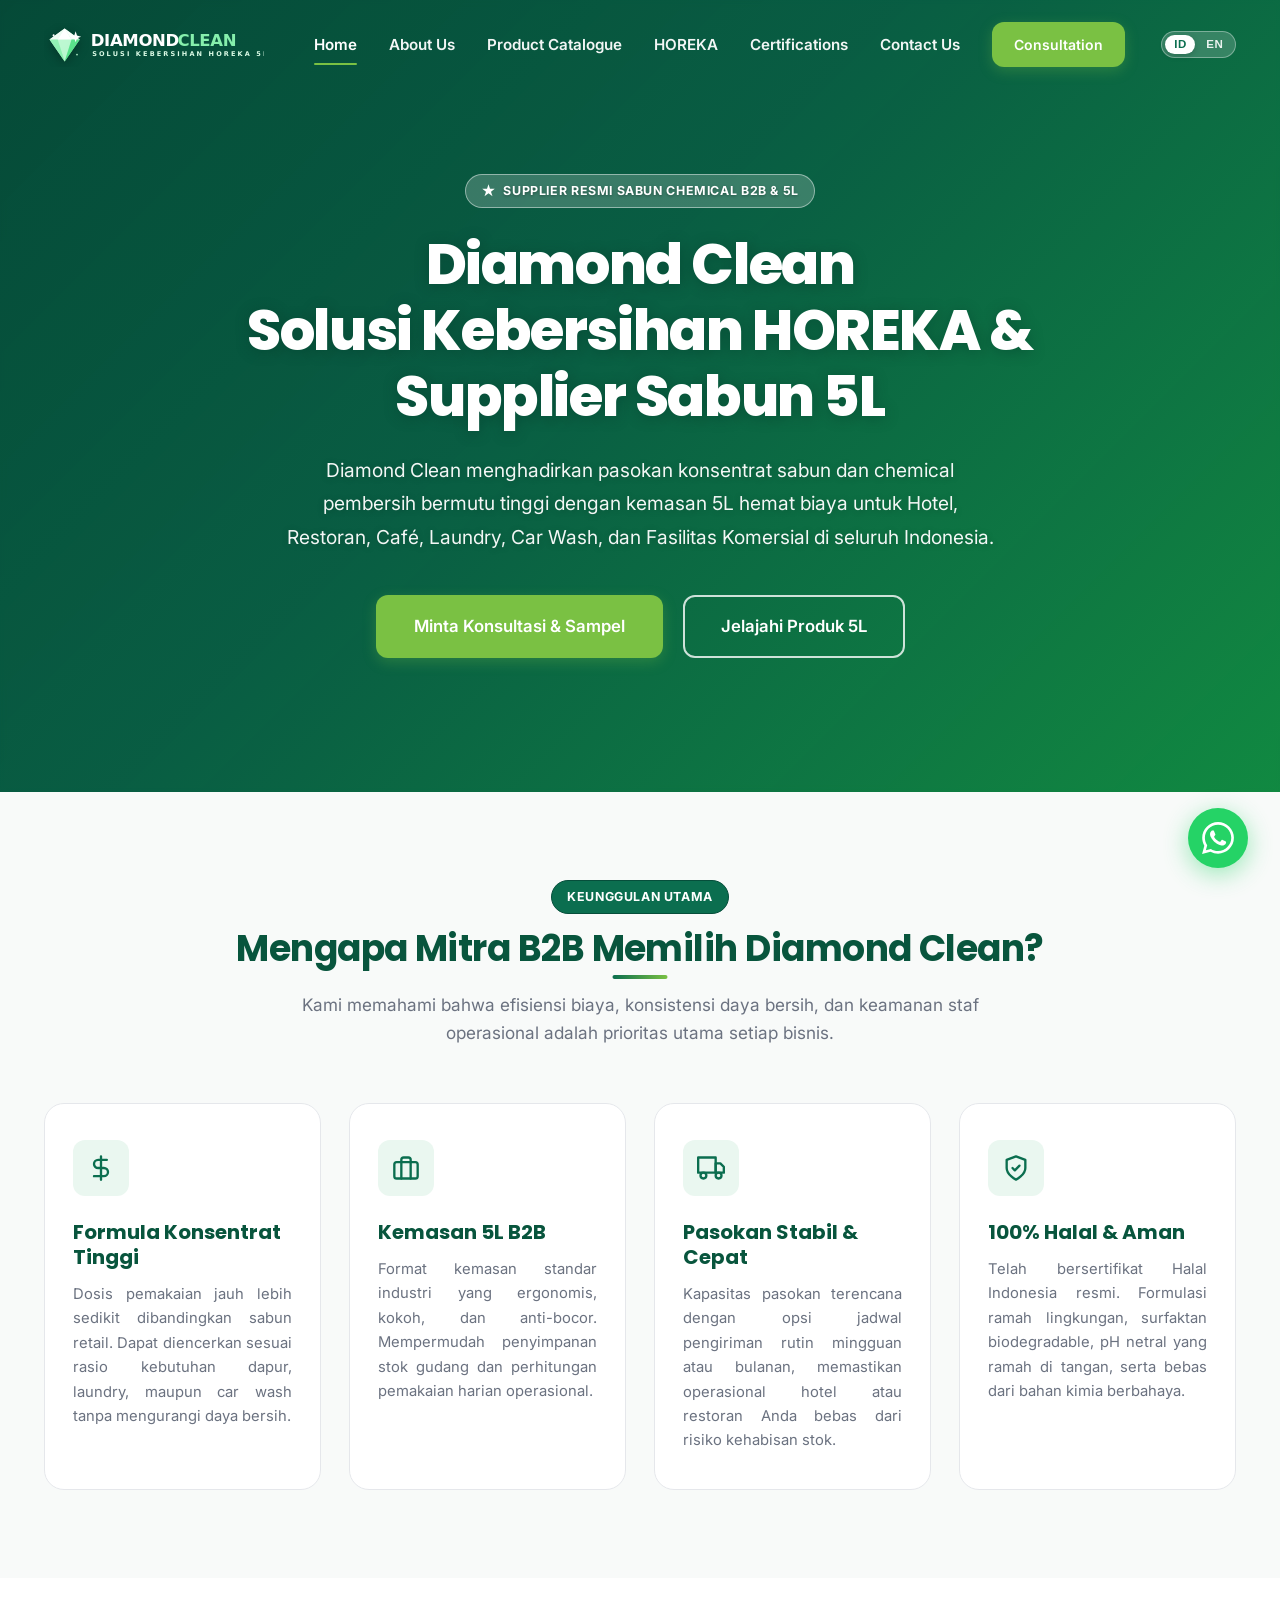
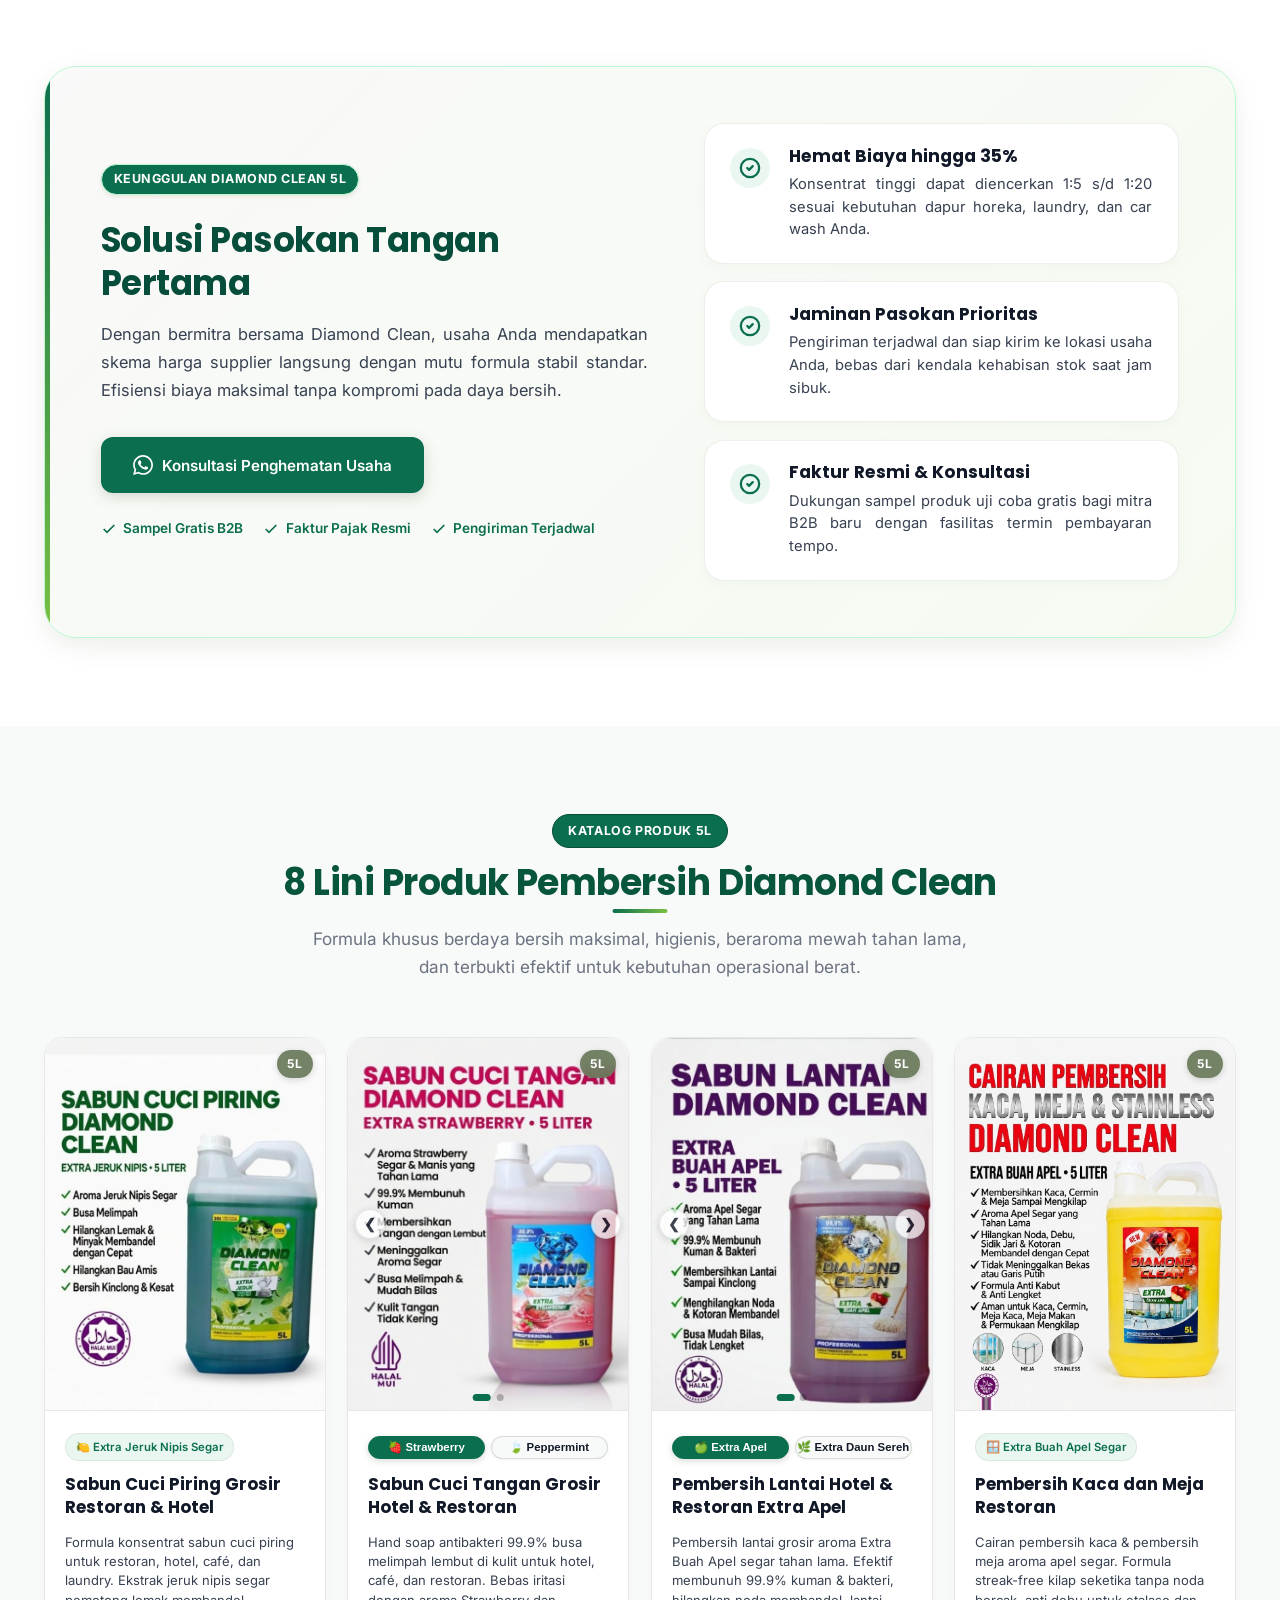
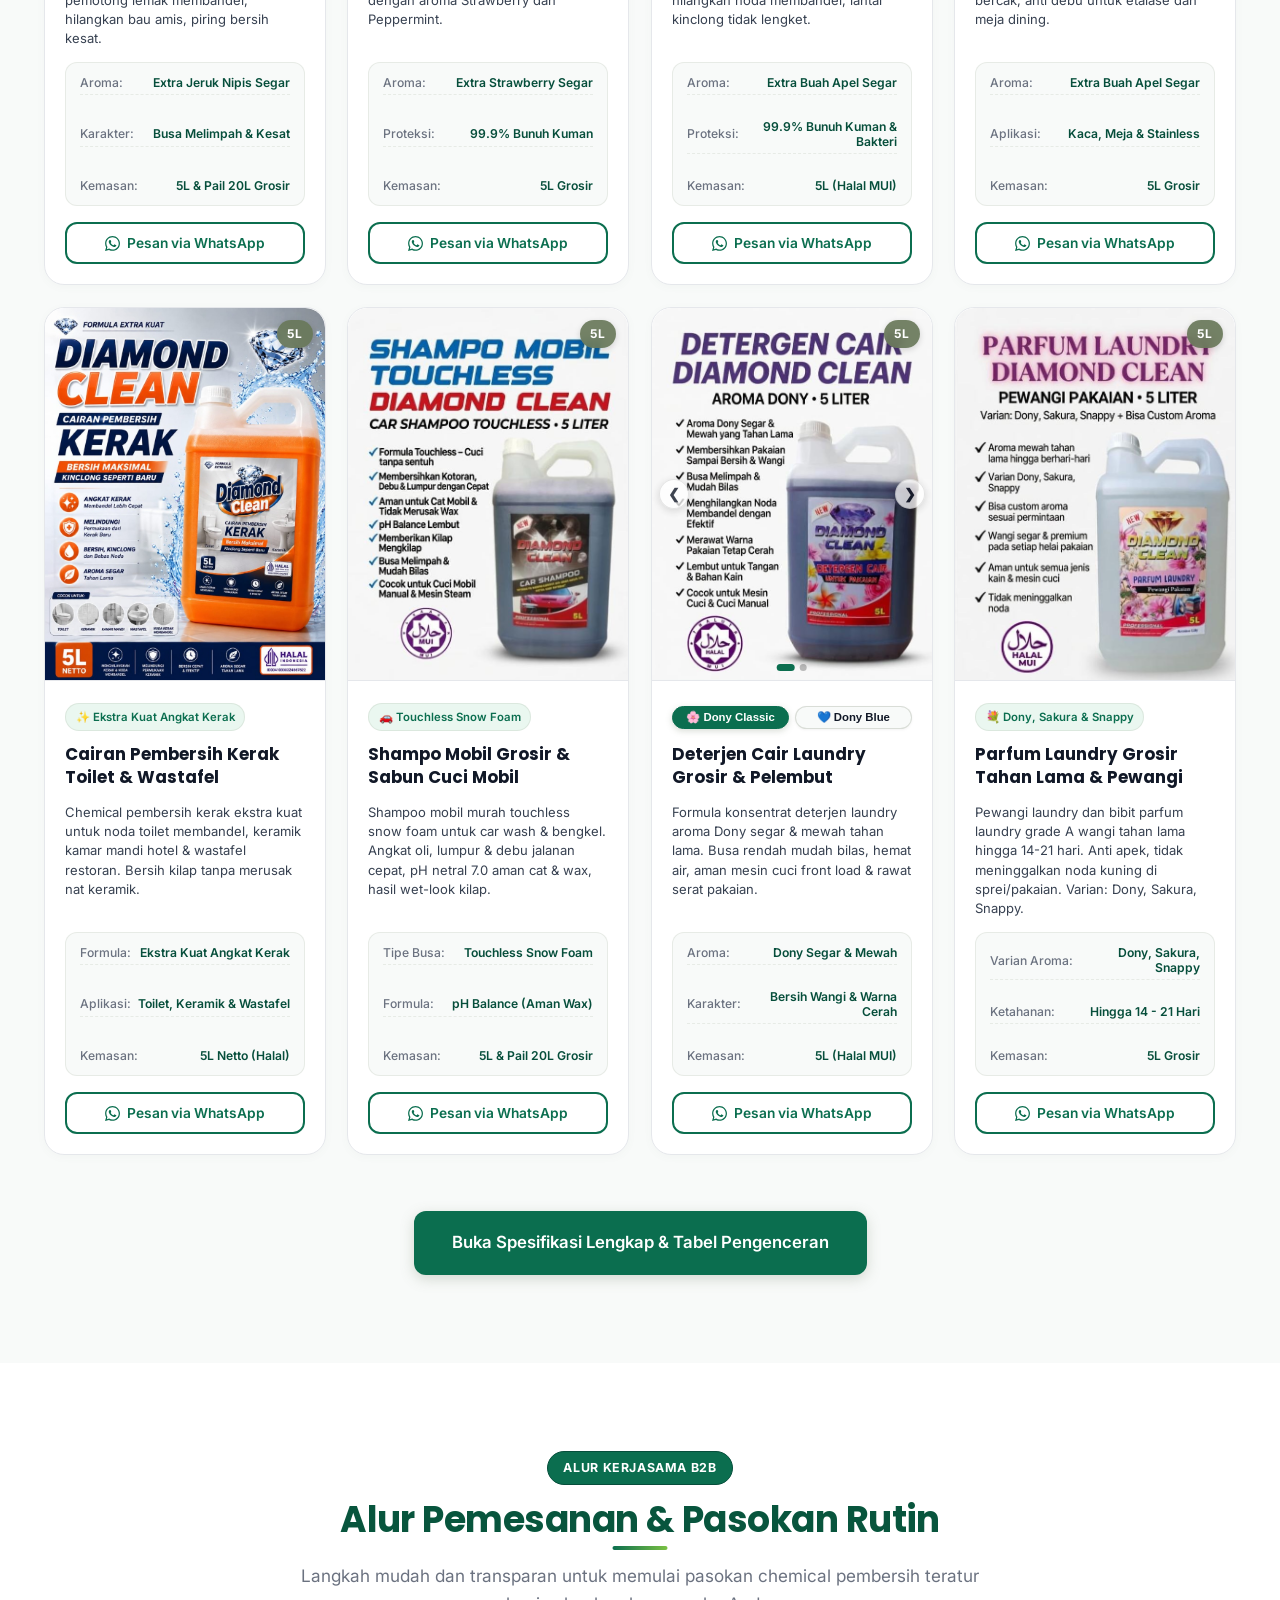
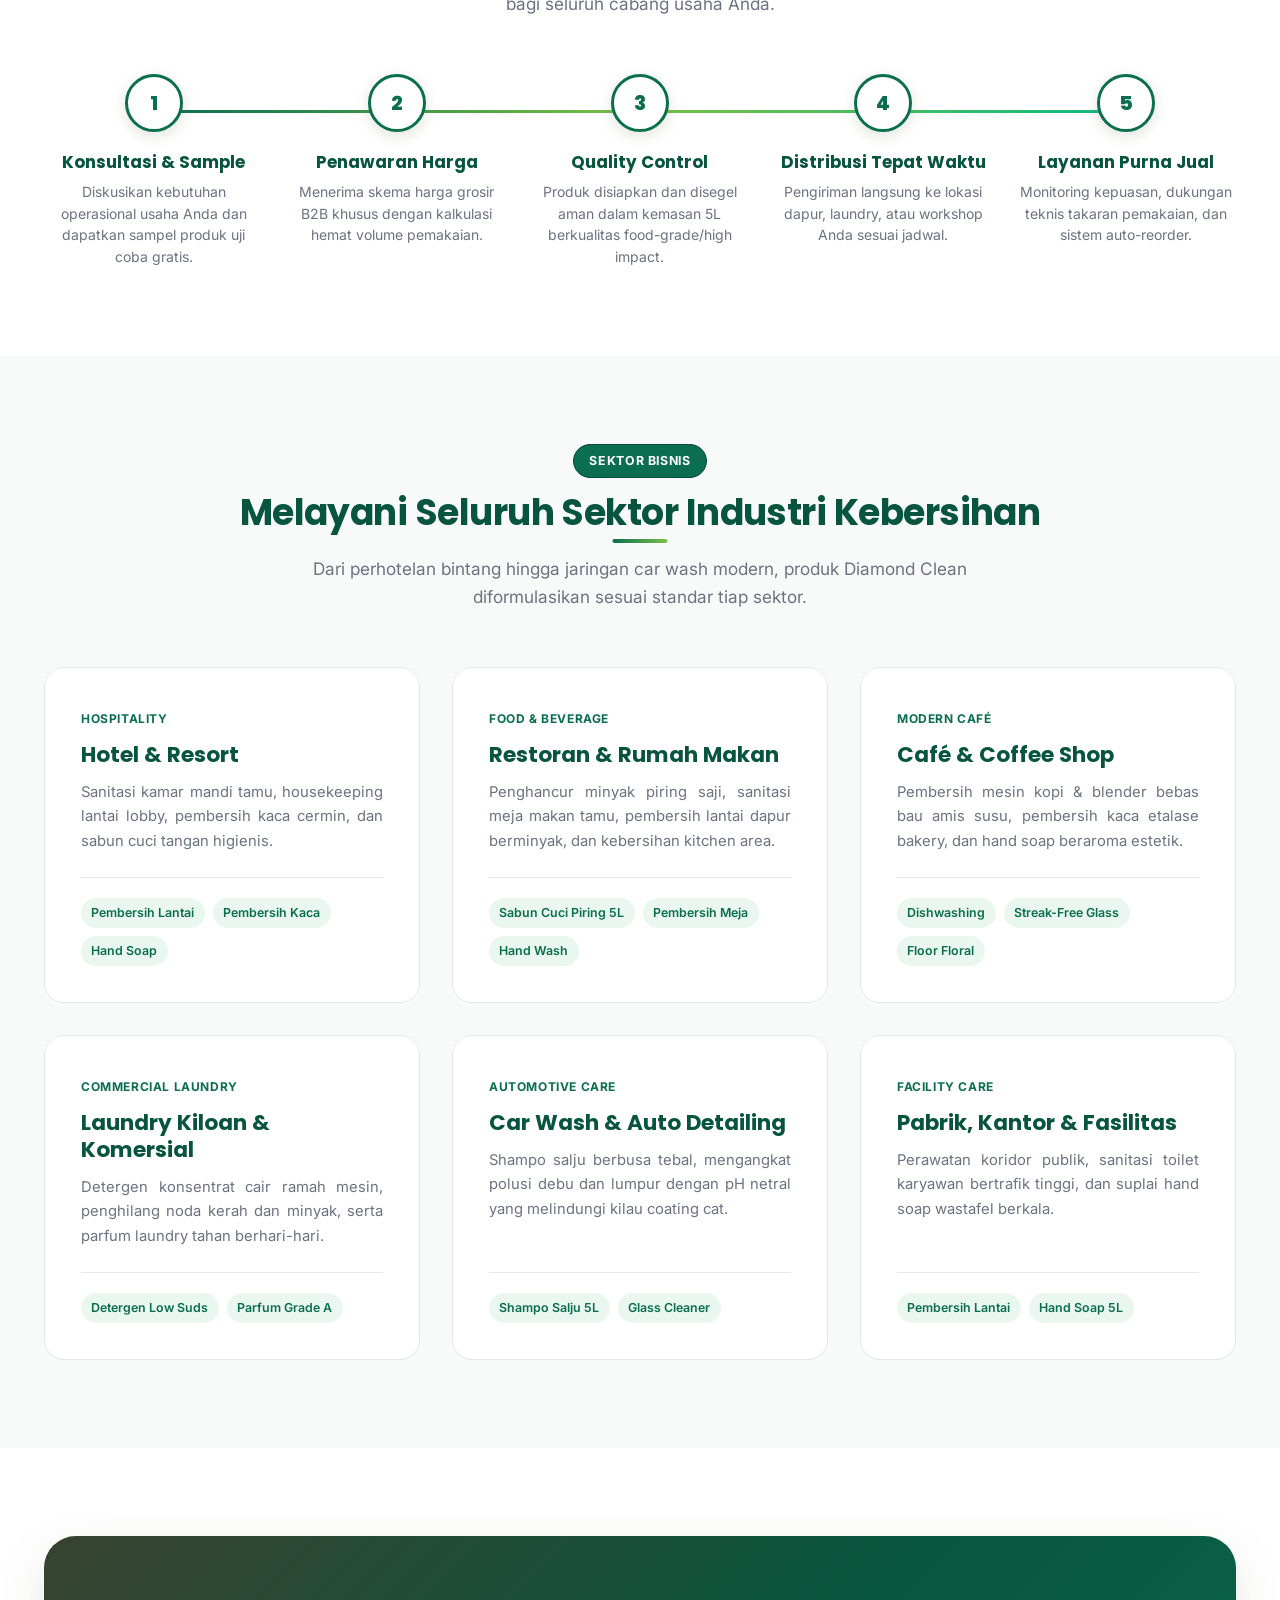
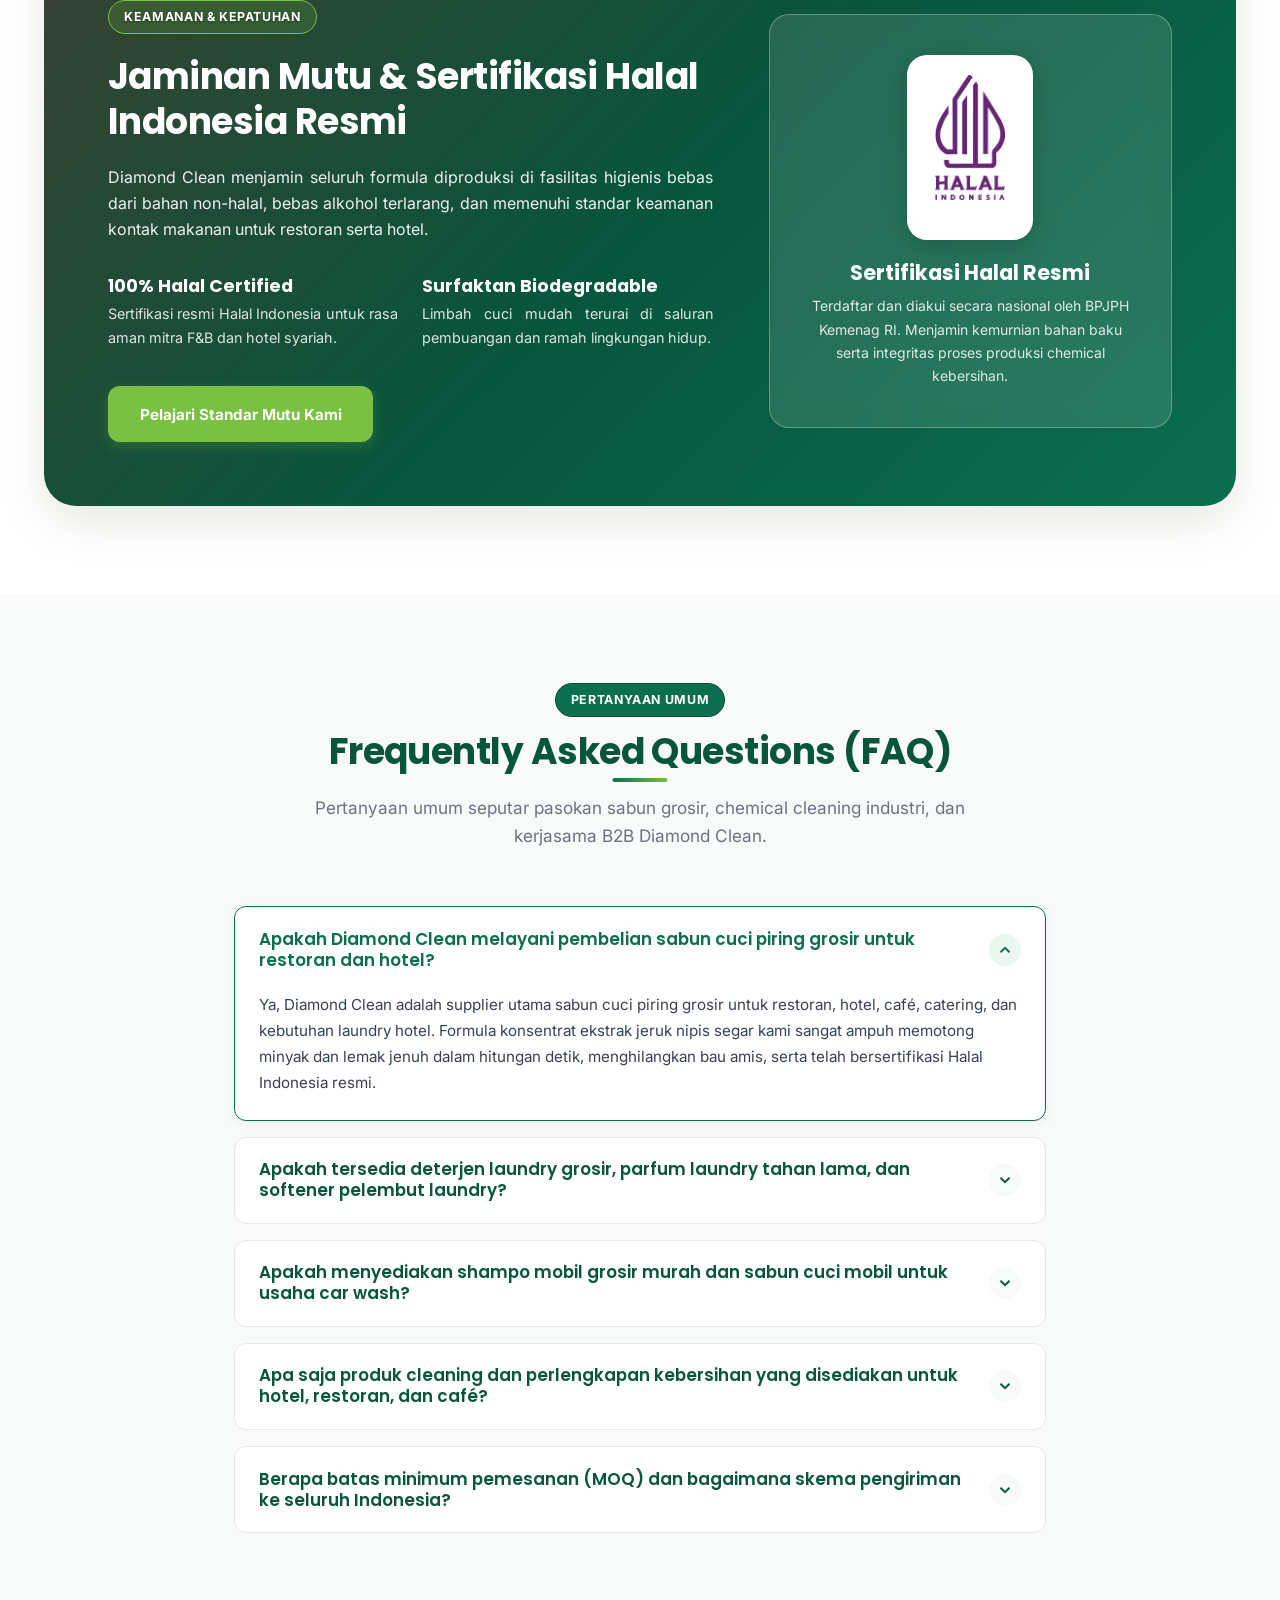
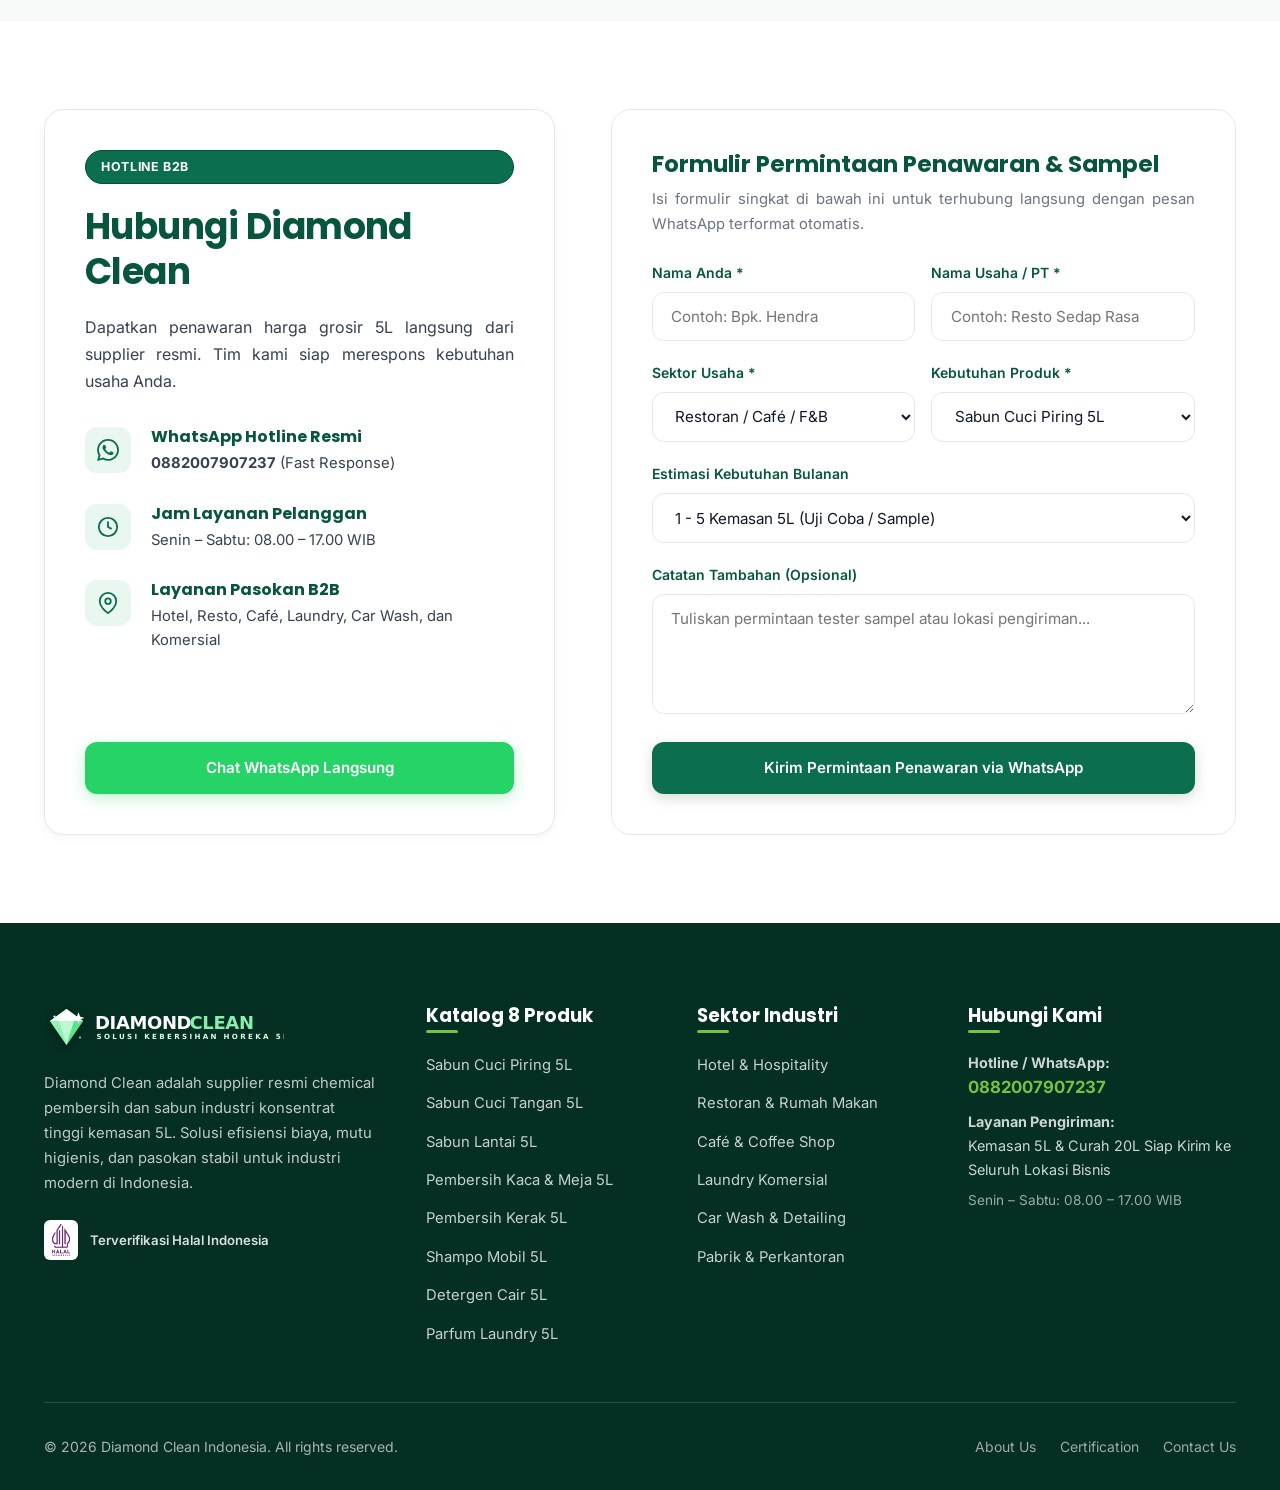
==== commit 83acac29: "refactor: optimize SEO meta tags and structure across site pages and add pages stylesheet" ====
--- a/index.html
+++ b/index.html
@@ -4,11 +4,11 @@
 <head>
   <meta charset="UTF-8">
   <meta name="viewport" content="width=device-width, initial-scale=1.0">
-  <title>Supplier Cleaning Chemical &amp; Grosir Produk Kebersihan Indonesia | Diamond Clean</title>
+  <title>Diamond Clean — Supplier Cleaning Chemical &amp; Grosir Produk Kebersihan Indonesia</title>
   <meta name="description"
-    content="Supplier cleaning chemical &amp; distributor produk kebersihan grosir Indonesia. Sedia sabun cuci piring restoran &amp; hotel, sabun cuci tangan, pembersih lantai industrial, pembersih kaca &amp; meja, shampo mobil car wash murah, deterjen laundry grosir, parfum laundry tahan lama, dan softener 5L bersertifikat Halal.">
+    content="Diamond Clean adalah supplier resmi cleaning chemical &amp; distributor produk kebersihan grosir 5L di Indonesia. Sedia sabun cuci piring restoran &amp; hotel, sabun cuci tangan, pembersih lantai industrial, pembersih kaca &amp; meja, shampo mobil car wash murah, deterjen laundry grosir, parfum laundry tahan lama, dan softener 5L bersertifikat Halal.">
   <meta name="keywords"
-    content="sabun cuci piring, sabun cuci piring grosir, sabun cuci piring untuk restoran, sabun cuci piring restoran, sabun cuci piring hotel, sabun cuci piring laundry, sabun cuci tangan, sabun cuci tangan grosir, sabun cuci tangan hotel, sabun cuci tangan restoran, pembersih lantai, pembersih lantai grosir, pembersih lantai hotel, pembersih lantai restoran, pembersih lantai industrial, pembersih kaca dan meja, pembersih kaca, pembersih meja, shampo mobil, shampoo mobil grosir, shampoo mobil murah, sabun mobil, sabun cuci mobil, sabun cuci mobil grosir, detergent cair, deterjen cair, deterjen laundry, deterjen laundry grosir, sabun laundry, sabun laundry grosir, parfum laundry, parfum laundry grosir, parfum laundry tahan lama, pewangi laundry, pewangi laundry grosir, pelembut laundry, softener laundry, bahan kimia cleaning, produk cleaning, produk kebersihan, produk kebersihan grosir, produk cleaning hotel, produk cleaning restoran, produk cleaning laundry, produk cleaning café, produk cleaning car wash, produk kebersihan hotel, produk kebersihan restoran, produk kebersihan laundry, produk kebersihan café, produk kebersihan car wash, cleaning chemical, cleaning chemicals, cleaning chemical hotel, cleaning chemical restoran, cleaning chemical laundry, cleaning chemical café, cleaning chemical car wash, chemical laundry, chemical hotel, chemical restoran, chemical café, chemical car wash, chemical cleaning, chemical pembersih, supplier chemical cleaning, supplier cleaning chemical, supplier cleaning chemical Indonesia, supplier produk cleaning, supplier produk kebersihan, supplier chemical laundry, supplier chemical hotel, supplier chemical restoran, supplier chemical car wash, supplier sabun laundry, supplier deterjen laundry, supplier parfum laundry, supplier shampoo mobil, distributor cleaning chemical, distributor produk cleaning, distributor chemical laundry, distributor parfum laundry, distributor deterjen, grosir cleaning chemical, grosir produk cleaning, grosir sabun, grosir sabun cuci piring, grosir deterjen laundry, grosir parfum laundry, grosir shampoo mobil, sabun hotel, sabun restoran, sabun café, sabun laundry hotel, kebutuhan cleaning hotel, kebutuhan cleaning restoran, kebutuhan cleaning laundry, kebutuhan cleaning café, kebutuhan car wash, produk cleaning untuk hotel, produk cleaning untuk restoran, produk cleaning untuk laundry, produk cleaning untuk café, produk cleaning untuk car wash, produk kebersihan untuk hotel, produk kebersihan untuk restoran, produk kebersihan untuk laundry, produk kebersihan untuk café, produk kebersihan untuk car wash, perlengkapan cleaning hotel, perlengkapan cleaning restoran, perlengkapan cleaning laundry, perlengkapan cleaning café, perlengkapan car wash, supplier perlengkapan cleaning, supplier produk kebersihan Indonesia, supplier cleaning hotel, supplier cleaning restoran, supplier cleaning laundry, supplier cleaning café, supplier cleaning car wash">
+    content="diamond clean, diamond clean indonesia, supplier cleaning chemical, supplier chemical cleaning, distributor produk cleaning, grosir produk kebersihan, sabun cuci piring, sabun cuci piring grosir, sabun cuci piring untuk restoran, sabun cuci tangan, pembersih lantai industrial, pembersih kaca dan meja, shampo mobil, sabun cuci mobil grosir, deterjen laundry grosir, parfum laundry grosir, pelembut laundry, bahan kimia cleaning, produk kebersihan grosir, cleaning chemical hotel, cleaning chemical restoran, cleaning chemical laundry">
   <meta name="author" content="Diamond Clean Indonesia">
   <meta name="robots" content="index, follow, max-image-preview:large, max-snippet:-1, max-video-preview:-1">
   <link rel="canonical" href="https://diamondclean.id/">
@@ -16,20 +16,20 @@
   <!-- Open Graph / Meta -->
   <meta property="og:type" content="website">
   <meta property="og:url" content="https://diamondclean.id/">
-  <meta property="og:site_name" content="Diamond Clean Indonesia">
+  <meta property="og:site_name" content="Diamond Clean">
   <meta property="og:locale" content="id_ID">
   <meta property="og:title"
-    content="Supplier Cleaning Chemical &amp; Grosir Produk Kebersihan Indonesia | Diamond Clean">
+    content="Diamond Clean — Supplier Cleaning Chemical &amp; Grosir Produk Kebersihan Indonesia">
   <meta property="og:description"
-    content="Supplier resmi cleaning chemical dan distributor sabun grosir 5L di Indonesia untuk Hotel, Restoran, Café, Laundry Kiloan, dan Car Wash. Kualitas konsentrat tinggi, hemat biaya &amp; bersertifikat Halal.">
+    content="Diamond Clean adalah supplier resmi cleaning chemical dan distributor sabun grosir 5L di Indonesia untuk Hotel, Restoran, Café, Laundry Kiloan, dan Car Wash. Kualitas konsentrat tinggi, hemat biaya &amp; bersertifikat Halal.">
   <meta property="og:image" content="https://diamondclean.id/assets/images/banner.png">
 
   <!-- Twitter Card -->
   <meta name="twitter:card" content="summary_large_image">
   <meta name="twitter:title"
-    content="Supplier Cleaning Chemical &amp; Grosir Produk Kebersihan Indonesia | Diamond Clean">
+    content="Diamond Clean — Supplier Cleaning Chemical &amp; Grosir Produk Kebersihan Indonesia">
   <meta name="twitter:description"
-    content="Supplier resmi cleaning chemical &amp; sabun grosir 5L untuk HOREKA, Laundry, dan Car Wash di Indonesia.">
+    content="Diamond Clean adalah supplier resmi cleaning chemical &amp; sabun grosir 5L untuk HOREKA, Laundry, dan Car Wash di Indonesia.">
   <meta name="twitter:image" content="https://diamondclean.id/assets/images/banner.png">
 
   <!-- CSS Stylesheets (Bumigas Architecture) -->
@@ -46,10 +46,23 @@
     "@context": "https://schema.org",
     "@graph": [
       {
+        "@type": "WebSite",
+        "@id": "https://diamondclean.id/#website",
+        "name": "Diamond Clean",
+        "alternateName": [
+          "Diamond Clean Indonesia",
+          "diamondclean.id",
+          "Diamond Clean Official"
+        ],
+        "url": "https://diamondclean.id/",
+        "description": "Supplier resmi cleaning chemical dan distributor produk kebersihan grosir 5L di Indonesia untuk HOREKA, Laundry, dan Car Wash."
+      },
+      {
         "@type": "WholesaleStore",
         "@id": "https://diamondclean.id/#store",
-        "name": "Diamond Clean Indonesia",
+        "name": "Diamond Clean",
         "alternateName": [
+          "Diamond Clean Indonesia",
           "Supplier Cleaning Chemical Indonesia",
           "Distributor Produk Cleaning & Sabun Grosir",
           "Supplier Chemical Laundry & HOREKA"
@@ -57,7 +70,7 @@
         "url": "https://diamondclean.id/",
         "logo": "https://diamondclean.id/assets/images/logo.svg",
         "image": "https://diamondclean.id/assets/images/banner.png",
-        "description": "Supplier chemical cleaning dan distributor produk kebersihan grosir di Indonesia. Melayani pasokan sabun cuci piring restoran & hotel, sabun cuci tangan, pembersih lantai industrial, pembersih kaca dan meja, shampo mobil car wash murah, deterjen laundry grosir, softener pelembut laundry, dan parfum laundry tahan lama kemasan 5L.",
+        "description": "Diamond Clean adalah supplier chemical cleaning dan distributor produk kebersihan grosir di Indonesia. Melayani pasokan sabun cuci piring restoran & hotel, sabun cuci tangan, pembersih lantai industrial, pembersih kaca dan meja, shampo mobil car wash murah, deterjen laundry grosir, softener pelembut laundry, dan parfum laundry tahan lama kemasan 5L.",
         "telephone": "+62882007907237",
         "priceRange": "$$",
         "address": {
@@ -239,7 +252,7 @@
             </svg>
             <span data-i18n="hero_badge">SUPPLIER RESMI SABUN CHEMICAL B2B &amp; 5L</span>
           </span>
-          <h1><span data-i18n="hero_title_prefix">Solusi Kebersihan HOREKA &amp; </span><span
+          <h1><span>Diamond Clean</span><br><span data-i18n="hero_title_prefix">Solusi Kebersihan HOREKA &amp; </span><span
               data-i18n="hero_title_highlight">Supplier Sabun 5L</span></h1>
           <p class="subtitle" data-i18n="hero_desc">
             Diamond Clean menghadirkan pasokan konsentrat sabun dan chemical pembersih bermutu tinggi dengan kemasan
--- a/css/pages.css
+++ b/css/pages.css
@@ -59,6 +59,16 @@
   display: flex;
   flex-direction: column;
   align-items: center;
+  justify-content: center;
+}
+
+.hero-content {
+  width: 100%;
+  display: flex;
+  flex-direction: column;
+  align-items: center;
+  text-align: center;
+  margin: 0 auto;
 }
 
 .hero-content h1 {
@@ -68,6 +78,7 @@
   line-height: 1.18;
   margin-bottom: 1.5rem;
   text-shadow: 0 2px 14px rgba(4, 54, 39, 0.4);
+  text-align: center;
 }
 
 .hero-content h1 span {
@@ -78,9 +89,11 @@
 .hero-content .subtitle {
   font-size: 1.2rem;
   color: rgba(255, 255, 255, 0.95);
-  margin-bottom: 2.5rem;
+  margin: 0 auto 2.5rem auto;
   line-height: 1.75;
-  max-width: 780px;
+  max-width: 820px;
+  text-align: center;
+  text-wrap: balance;
   text-shadow: 0 1px 6px rgba(4, 54, 39, 0.3);
 }
 
@@ -2134,6 +2147,9 @@
 
   .hero-content .subtitle {
     font-size: 1.05rem;
+    margin: 0 auto 2rem auto;
+    text-align: center;
+    text-wrap: balance;
   }
 
   .feature-grid {
